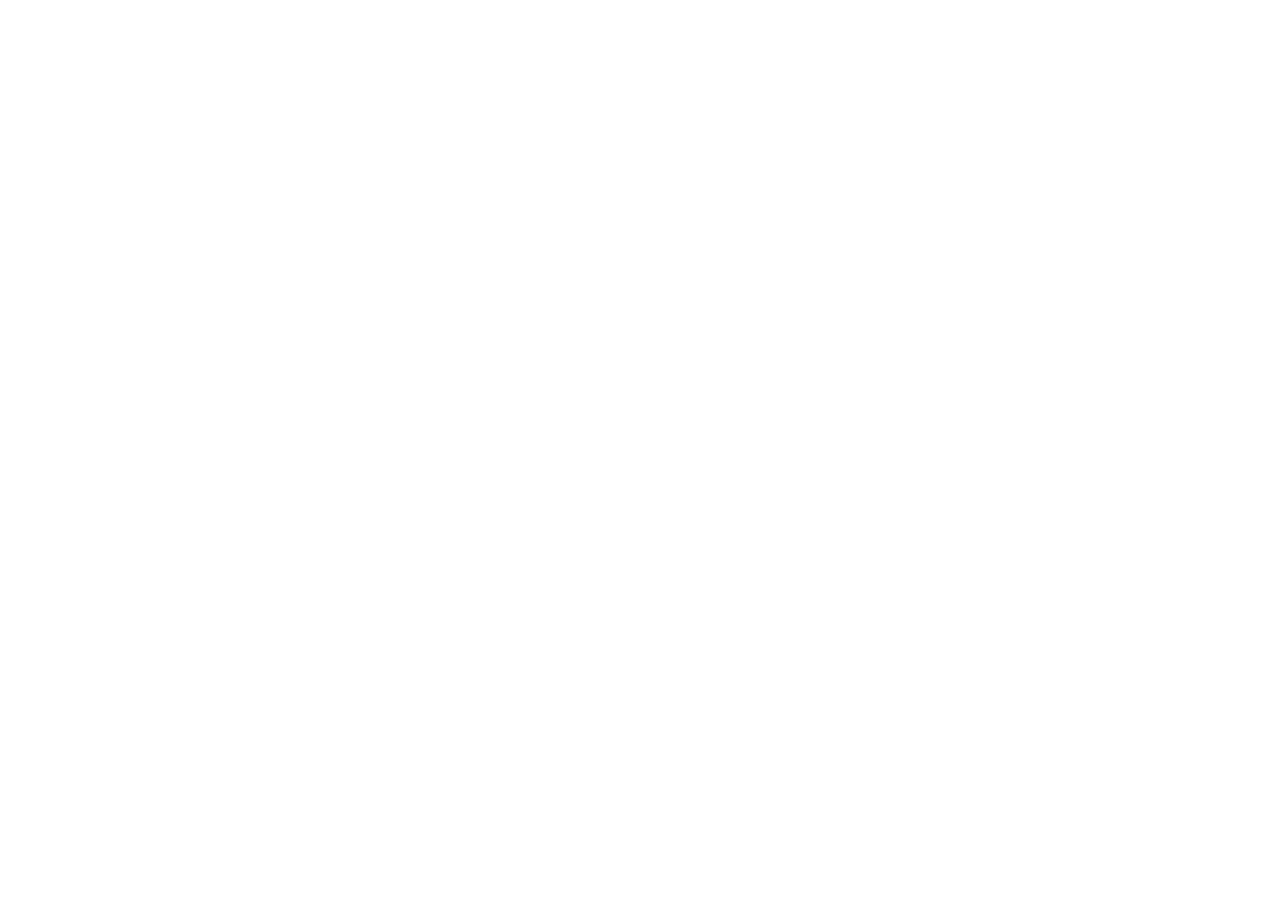
==== index.html @ 06b0b1fd "add project files" ====
<!doctype html>
<html lang="sr">
<head>
<meta charset="utf-8" />
<meta name="viewport" content="width=device-width, initial-scale=1" />
<title>Urbanova Realty — Nekretnine</title>
<link rel="preconnect" href="https://fonts.googleapis.com" />
<link rel="preconnect" href="https://fonts.gstatic.com" crossorigin />
<link href="https://fonts.googleapis.com/css2?family=DM+Sans:wght@400;500;600;700&family=Inter:wght@400;500;600;700&display=swap" rel="stylesheet" />
<link rel="stylesheet" href="styles.css" />
</head>
<body>
<div id="root"></div>

<script src="https://unpkg.com/react@18.3.1/umd/react.development.js" integrity="sha384-hD6/rw4ppMLGNu3tX5cjIb+uRZ7UkRJ6BPkLpg4hAu/6onKUg4lLsHAs9EBPT82L" crossorigin="anonymous"></script>
<script src="https://unpkg.com/react-dom@18.3.1/umd/react-dom.development.js" integrity="sha384-u6aeetuaXnQ38mYT8rp6sbXaQe3NL9t+IBXmnYxwkUI2Hw4bsp2Wvmx4yRQF1uAm" crossorigin="anonymous"></script>
<script src="https://unpkg.com/@babel/standalone@7.29.0/babel.min.js" integrity="sha384-m08KidiNqLdpJqLq95G/LEi8Qvjl/xUYll3QILypMoQ65QorJ9Lvtp2RXYGBFj1y" crossorigin="anonymous"></script>

<script type="text/babel" src="src/data.jsx"></script>
<script type="text/babel" src="src/icons.jsx"></script>
<script type="text/babel" src="src/ui.jsx"></script>
<script type="text/babel" src="src/home.jsx"></script>
<script type="text/babel" src="src/listings.jsx"></script>
<script type="text/babel" src="src/detail.jsx"></script>
<script type="text/babel" src="src/about.jsx"></script>
<script type="text/babel" src="src/contact.jsx"></script>
<script type="text/babel" src="src/app.jsx"></script>
</body>
</html>
---- styles.css ----
:root {
  --bg: #ffffff;
  --bg-soft: #f7f8fa;
  --bg-sunk: #f1f3f6;
  --ink: #1a1d24;
  --ink-2: #2b303a;
  --muted: #6b7280;
  --muted-2: #9ca3af;
  --line: #e6e8ec;
  --line-2: #eef0f3;
  --blue: #1e6fd9;
  --blue-ink: #0f4fa3;
  --blue-soft: #eaf1fc;
  --triangle-blue: #1e6fd9;
  --radius: 4px;
  --radius-lg: 8px;
  --shadow-sm: 0 1px 2px rgba(16,24,40,0.04), 0 1px 3px rgba(16,24,40,0.06);
  --shadow-md: 0 4px 18px rgba(16,24,40,0.06), 0 2px 6px rgba(16,24,40,0.04);
  --font-display: "DM Sans", system-ui, sans-serif;
  --font-body: "Inter", system-ui, sans-serif;
}

* { box-sizing: border-box; }
html, body { margin: 0; padding: 0; }
body {
  font-family: var(--font-body);
  color: var(--ink);
  background: var(--bg);
  -webkit-font-smoothing: antialiased;
  font-size: 15px;
  line-height: 1.5;
}
a { color: inherit; text-decoration: none; }
button { font-family: inherit; cursor: pointer; border: none; background: none; color: inherit; }
img { display: block; max-width: 100%; }

.display { font-family: var(--font-display); letter-spacing: -0.02em; }
.mono { font-family: ui-monospace, "SF Mono", Menlo, monospace; }

/* ───────────── Top bar ───────────── */
.topbar {
  position: sticky; top: 0; z-index: 50;
  background: rgba(255,255,255,0.92);
  backdrop-filter: saturate(140%) blur(10px);
  border-bottom: 1px solid var(--line);
}
.topbar-inner {
  max-width: 1320px; margin: 0 auto;
  display: flex; align-items: center; gap: 32px;
  padding: 16px 32px;
}
.brand { display: flex; align-items: center; gap: 10px; font-family: var(--font-display); font-weight: 700; letter-spacing: 0.02em; font-size: 18px; }
.brand .tri { width: 12px; height: 10px; }
.brand .sub { font-size: 11px; color: var(--muted); letter-spacing: 0.12em; text-transform: uppercase; font-weight: 500; }
.nav { display: flex; gap: 28px; margin-left: 8px; }
.nav a { color: var(--ink-2); font-size: 14px; font-weight: 500; padding: 6px 0; position: relative; }
.nav a.active { color: var(--blue); }
.nav a.active::after { content:""; position:absolute; left:0; right:0; bottom:-17px; height:2px; background: var(--blue); }
.topbar-spacer { flex: 1; }
.topbar-cta { display: flex; align-items: center; gap: 14px; }
.lang-switch { display: flex; gap: 6px; font-size: 12px; color: var(--muted); font-weight: 500; }
.lang-switch .on { color: var(--ink); }
.btn { display: inline-flex; align-items: center; gap: 8px; padding: 10px 16px; border-radius: var(--radius); font-weight: 500; font-size: 14px; transition: all 0.15s ease; border: 1px solid transparent; }
.btn-primary { background: var(--blue); color: #fff; }
.btn-primary:hover { background: var(--blue-ink); }
.btn-ghost { border-color: var(--line); color: var(--ink); background: #fff; }
.btn-ghost:hover { border-color: var(--ink); }
.btn-dark { background: var(--ink); color: #fff; }
.btn-dark:hover { background: #000; }
.btn-lg { padding: 14px 22px; font-size: 15px; }
.btn-sm { padding: 7px 12px; font-size: 13px; }

/* ───────────── Layout helpers ───────────── */
.wrap { max-width: 1320px; margin: 0 auto; padding: 0 32px; }
.wrap-wide { max-width: 1480px; margin: 0 auto; padding: 0 32px; }
.section { padding: 80px 0; }
.section-sm { padding: 48px 0; }
.grid { display: grid; gap: 20px; }
.eyebrow { font-size: 11px; letter-spacing: 0.18em; text-transform: uppercase; color: var(--muted); font-weight: 600; display: inline-flex; align-items: center; gap: 10px; }
.eyebrow .dot { width: 8px; height: 7px; }
.divider { height: 1px; background: var(--line); }

/* ───────────── Hero ───────────── */
.hero {
  position: relative;
  padding: 56px 0 0;
  background: var(--bg);
}
.hero-inner { display: grid; grid-template-columns: 1.15fr 1fr; gap: 56px; align-items: end; }
.hero h1 {
  font-family: var(--font-display);
  font-weight: 600;
  font-size: clamp(44px, 5.4vw, 84px);
  line-height: 0.98;
  letter-spacing: -0.035em;
  margin: 0 0 28px;
  color: var(--ink);
}
.hero h1 .accent { color: var(--blue); font-style: italic; font-weight: 500; }
.hero h1 .tri-inline { display: inline-block; width: 0.55em; height: 0.48em; vertical-align: baseline; margin: 0 0.02em; }
.hero p.lead { font-size: 17px; color: var(--muted); max-width: 520px; margin: 0 0 36px; line-height: 1.55; }
.hero-meta { display: flex; gap: 48px; padding-top: 28px; border-top: 1px solid var(--line); }
.hero-meta .stat { }
.hero-meta .stat .n { font-family: var(--font-display); font-size: 32px; font-weight: 500; letter-spacing: -0.02em; color: var(--ink); }
.hero-meta .stat .n sup { font-size: 0.5em; color: var(--blue); top: -0.8em; }
.hero-meta .stat .l { font-size: 12px; color: var(--muted); margin-top: 4px; }

.hero-image-wrap { position: relative; aspect-ratio: 3/4; }
.hero-image {
  position: relative; width: 100%; height: 100%;
  background: linear-gradient(135deg, #d9dde3 0%, #b4bac5 100%);
  border-radius: 2px;
  overflow: hidden;
}
.hero-image::before {
  content: "";
  position: absolute; inset: 0;
  background: linear-gradient(180deg, transparent 40%, rgba(26,29,36,0.45) 100%);
}
.hero-image-label {
  position: absolute; bottom: 18px; left: 18px; right: 18px;
  color: #fff; font-family: var(--font-display); font-size: 13px; letter-spacing: 0.04em;
  display: flex; justify-content: space-between; align-items: end;
}
.hero-image-label .addr { font-weight: 500; line-height: 1.3; }
.hero-image-label .price { font-size: 18px; font-weight: 600; }
.hero-image-chip {
  position: absolute; top: 18px; left: 18px;
  background: rgba(255,255,255,0.95); color: var(--ink);
  padding: 6px 10px; border-radius: 2px; font-size: 11px; font-weight: 600; letter-spacing: 0.08em; text-transform: uppercase;
  display: inline-flex; align-items: center; gap: 8px;
}
.hero-image-chip .tri { width: 9px; height: 8px; }

/* Hero search bar */
.hero-search {
  margin-top: 80px;
  background: var(--bg);
  border: 1px solid var(--line);
  border-radius: var(--radius);
  padding: 8px;
  display: grid;
  grid-template-columns: 1.2fr 1fr 1fr 1fr auto;
  align-items: stretch;
  box-shadow: var(--shadow-md);
}
.hero-search .cell {
  padding: 14px 18px;
  display: flex; flex-direction: column; gap: 4px;
  border-right: 1px solid var(--line-2);
  min-width: 0;
}
.hero-search .cell:nth-last-child(2) { border-right: none; }
.hero-search .cell label { font-size: 10px; letter-spacing: 0.14em; text-transform: uppercase; color: var(--muted); font-weight: 600; }
.hero-search .cell select, .hero-search .cell input {
  border: none; background: transparent; font-family: inherit; font-size: 14px; font-weight: 500; color: var(--ink);
  padding: 0; outline: none; width: 100%;
  appearance: none; -webkit-appearance: none;
}
.hero-search .cell input::placeholder { color: var(--muted-2); }
.hero-search button.search-btn {
  margin: 0; padding: 0 28px; background: var(--ink); color: #fff;
  border-radius: 2px; font-weight: 500; font-size: 14px; letter-spacing: 0.02em;
  display: inline-flex; align-items: center; gap: 8px;
  transition: background 0.15s;
}
.hero-search button.search-btn:hover { background: var(--blue); }

/* ───────────── Marquee strip ───────────── */
.marquee {
  background: var(--ink);
  color: #fff;
  padding: 14px 0;
  overflow: hidden;
  font-family: var(--font-display);
  font-size: 13px;
  letter-spacing: 0.14em;
  text-transform: uppercase;
  font-weight: 500;
}
.marquee-track { display: flex; gap: 48px; white-space: nowrap; animation: scroll 40s linear infinite; }
.marquee-track span { display: inline-flex; align-items: center; gap: 14px; }
.marquee-track .tri { width: 10px; height: 9px; color: var(--blue); }
@keyframes scroll { from { transform: translateX(0); } to { transform: translateX(-50%); } }

/* ───────────── Section headers ───────────── */
.section-head { display: grid; grid-template-columns: 1fr auto; align-items: end; gap: 32px; margin-bottom: 40px; }
.section-head h2 { font-family: var(--font-display); font-size: clamp(32px, 3.2vw, 48px); font-weight: 600; letter-spacing: -0.025em; margin: 8px 0 0; line-height: 1.05; }
.section-head .eyebrow { margin-bottom: 4px; }
.section-head p { color: var(--muted); margin: 0; max-width: 420px; }

/* ───────────── Category tiles ───────────── */
.cats { display: grid; grid-template-columns: repeat(4, 1fr); gap: 12px; }
.cat {
  position: relative;
  aspect-ratio: 4/5;
  background: linear-gradient(160deg, #d9dde3, #b0b7c2);
  border-radius: 2px;
  overflow: hidden;
  cursor: pointer;
  transition: transform 0.3s ease;
}
.cat:hover { transform: translateY(-4px); }
.cat::before {
  content: "";
  position: absolute; inset: 0;
  background:
    repeating-linear-gradient(45deg, rgba(255,255,255,0.04) 0 2px, transparent 2px 12px),
    linear-gradient(180deg, transparent 40%, rgba(26,29,36,0.7) 100%);
}
.cat-info {
  position: absolute; left: 20px; right: 20px; bottom: 18px;
  color: #fff;
}
.cat-info .n { font-family: var(--font-display); font-size: 22px; font-weight: 500; letter-spacing: -0.01em; display: flex; align-items: center; gap: 8px; }
.cat-info .n .tri { width: 11px; height: 10px; color: var(--blue); }
.cat-info .c { font-size: 12px; color: rgba(255,255,255,0.75); margin-top: 2px; letter-spacing: 0.04em; }
.cat-index { position: absolute; top: 16px; right: 16px; font-family: var(--font-display); font-size: 11px; color: rgba(255,255,255,0.85); letter-spacing: 0.1em; }

/* ───────────── Listing cards ───────────── */
.cards { display: grid; grid-template-columns: repeat(3, 1fr); gap: 24px; }
.card {
  background: var(--bg);
  border-radius: 2px;
  cursor: pointer;
  transition: transform 0.2s ease;
  display: flex; flex-direction: column;
}
.card:hover { transform: translateY(-3px); }
.card:hover .card-img { }
.card-img-wrap { position: relative; aspect-ratio: 4/3; overflow: hidden; border-radius: 2px; background: #e3e6eb; }
.card-img {
  position: absolute; inset: 0;
  background: linear-gradient(145deg, #d9dde3, #aab1bd);
  transition: transform 0.4s ease;
}
.card-img::before {
  content: "";
  position: absolute; inset: 0;
  background: transparent;
}
.card:hover .card-img { transform: scale(1.04); }
.card-badge {
  position: absolute; top: 14px; left: 14px;
  background: rgba(255,255,255,0.96); color: var(--ink);
  padding: 5px 9px; border-radius: 2px; font-size: 10px; font-weight: 600; letter-spacing: 0.1em; text-transform: uppercase;
  display: inline-flex; align-items: center; gap: 6px;
}
.card-badge .tri { width: 8px; height: 7px; color: var(--blue); }
.card-badge.new { background: var(--blue); color: #fff; }
.card-badge.new .tri { color: #fff; }
.card-fav {
  position: absolute; top: 14px; right: 14px;
  width: 34px; height: 34px; border-radius: 50%;
  background: rgba(255,255,255,0.96);
  display: flex; align-items: center; justify-content: center;
  transition: transform 0.15s;
}
.card-fav:hover { transform: scale(1.08); }
.card-fav.on { background: var(--blue); color: #fff; }
.card-gallery-count {
  position: absolute; bottom: 14px; right: 14px;
  background: rgba(26,29,36,0.8); color: #fff; font-size: 11px;
  padding: 4px 9px; border-radius: 2px; display: inline-flex; align-items: center; gap: 6px;
}
.card-body { padding: 18px 2px 4px; }
.card-row1 { display: flex; justify-content: space-between; align-items: start; gap: 16px; margin-bottom: 6px; }
.card-title { font-family: var(--font-display); font-size: 17px; font-weight: 500; letter-spacing: -0.01em; color: var(--ink); line-height: 1.25; }
.card-price { font-family: var(--font-display); font-size: 17px; font-weight: 600; color: var(--blue); white-space: nowrap; }
.card-loc { color: var(--muted); font-size: 13px; display: flex; align-items: center; gap: 6px; margin-bottom: 14px; }
.card-stats {
  display: flex; gap: 18px;
  padding-top: 14px; border-top: 1px solid var(--line-2);
  font-size: 12px; color: var(--ink-2);
}
.card-stats .s { display: inline-flex; align-items: center; gap: 6px; }
.card-stats .s svg { color: var(--muted); }

/* list view */
.card.list {
  grid-column: 1/-1;
  display: grid; grid-template-columns: 320px 1fr auto;
  gap: 28px; align-items: stretch;
  border: 1px solid var(--line); padding: 14px; border-radius: 2px;
}
.card.list .card-img-wrap { aspect-ratio: auto; height: 100%; min-height: 200px; }
.card.list .card-body { padding: 10px 4px; display: flex; flex-direction: column; gap: 10px; }
.card.list .card-side { display: flex; flex-direction: column; justify-content: space-between; align-items: end; padding: 10px 8px; }

/* ───────────── Featured building / about ───────────── */
.about-split { display: grid; grid-template-columns: 1.1fr 1fr; gap: 80px; align-items: center; }
.about-split .img {
  aspect-ratio: 4/5;
  background: linear-gradient(160deg, #cfd4db, #8e96a3);
  border-radius: 2px;
  position: relative; overflow: hidden;
}
.about-split .img::before {
  content: "";
  position: absolute; inset: 0;
  background: repeating-linear-gradient(45deg, rgba(255,255,255,0.06) 0 2px, transparent 2px 14px);
}
.about-split h2 { font-family: var(--font-display); font-size: clamp(32px, 3vw, 44px); font-weight: 600; letter-spacing: -0.025em; line-height: 1.1; margin: 16px 0 20px; }
.about-split p { color: var(--muted); font-size: 15.5px; line-height: 1.6; max-width: 500px; }
.about-numbers { display: grid; grid-template-columns: 1fr 1fr; gap: 28px; margin-top: 40px; padding-top: 32px; border-top: 1px solid var(--line); }
.about-numbers .n { font-family: var(--font-display); font-size: 38px; font-weight: 500; letter-spacing: -0.02em; }
.about-numbers .n sup { color: var(--blue); font-size: 0.45em; top: -1em; }
.about-numbers .l { font-size: 12px; color: var(--muted); }

/* ───────────── Process ───────────── */
.process { background: var(--bg-soft); }
.process-grid { display: grid; grid-template-columns: repeat(4, 1fr); gap: 0; border-left: 1px solid var(--line); }
.process-step { padding: 32px 28px 32px; border-right: 1px solid var(--line); }
.process-step .num { font-family: var(--font-display); font-size: 13px; color: var(--blue); font-weight: 600; letter-spacing: 0.1em; display: flex; align-items: center; gap: 8px; }
.process-step .num .tri { width: 9px; height: 8px; }
.process-step h4 { font-family: var(--font-display); font-size: 20px; font-weight: 500; letter-spacing: -0.015em; margin: 16px 0 10px; line-height: 1.25; }
.process-step p { color: var(--muted); font-size: 13.5px; margin: 0; line-height: 1.55; }

/* ───────────── CTA strip ───────────── */
.cta-strip { background: var(--ink); color: #fff; }
.cta-strip .wrap { display: grid; grid-template-columns: 1.3fr 1fr; gap: 48px; align-items: center; padding-top: 80px; padding-bottom: 80px; }
.cta-strip h2 { font-family: var(--font-display); font-size: clamp(32px, 3vw, 48px); font-weight: 500; letter-spacing: -0.025em; line-height: 1.05; margin: 16px 0 0; }
.cta-strip h2 .blue { color: var(--blue); font-style: italic; }
.cta-strip .eyebrow { color: rgba(255,255,255,0.5); }
.cta-strip p { color: rgba(255,255,255,0.7); max-width: 420px; line-height: 1.6; }
.cta-strip .actions { display: flex; flex-direction: column; gap: 12px; }
.cta-btn {
  display: flex; align-items: center; justify-content: space-between;
  padding: 22px 26px; background: rgba(255,255,255,0.06);
  border: 1px solid rgba(255,255,255,0.12);
  border-radius: 2px;
  transition: all 0.2s ease;
}
.cta-btn:hover { background: rgba(255,255,255,0.12); border-color: var(--blue); }
.cta-btn .t { font-family: var(--font-display); font-size: 16px; font-weight: 500; }
.cta-btn .s { font-size: 12px; color: rgba(255,255,255,0.6); margin-top: 2px; }
.cta-btn .arr { color: var(--blue); }

/* ───────────── Footer ───────────── */
.footer { background: var(--ink); color: rgba(255,255,255,0.7); padding: 64px 0 32px; border-top: 1px solid rgba(255,255,255,0.08); }
.footer-grid { display: grid; grid-template-columns: 1.3fr 1fr 1fr 1fr; gap: 48px; }
.footer h5 { font-family: var(--font-display); color: #fff; font-size: 12px; letter-spacing: 0.14em; text-transform: uppercase; font-weight: 600; margin: 0 0 18px; }
.footer ul { list-style: none; padding: 0; margin: 0; display: flex; flex-direction: column; gap: 10px; font-size: 14px; }
.footer ul a:hover { color: var(--blue); }
.footer .tag { font-family: var(--font-display); font-size: 18px; color: #fff; font-weight: 500; letter-spacing: -0.01em; margin: 16px 0 18px; max-width: 320px; line-height: 1.3; }
.footer-bottom { max-width: 1320px; margin: 56px auto 0; padding: 24px 32px 0; border-top: 1px solid rgba(255,255,255,0.1); font-size: 12px; display: flex; justify-content: space-between; color: rgba(255,255,255,0.5); letter-spacing: 0.03em; }

/* ───────────── Listings page ───────────── */
.listings-head { padding: 40px 0 28px; border-bottom: 1px solid var(--line); }
.breadcrumb { font-size: 12px; color: var(--muted); letter-spacing: 0.06em; display: flex; gap: 8px; align-items: center; margin-bottom: 10px; }
.breadcrumb a:hover { color: var(--blue); }
.listings-title-row { display: flex; justify-content: space-between; align-items: end; flex-wrap: wrap; gap: 20px; }
.listings-title-row h1 { font-family: var(--font-display); font-size: 40px; font-weight: 600; letter-spacing: -0.025em; margin: 0; }
.listings-title-row .count { color: var(--muted); font-size: 14px; }

.filter-bar {
  display: flex; gap: 10px; flex-wrap: wrap; align-items: center;
  padding: 20px 0;
  border-bottom: 1px solid var(--line);
  background: var(--bg);
  position: sticky; top: 65px; z-index: 20;
}
.filter-chip {
  display: inline-flex; align-items: center; gap: 8px;
  padding: 9px 14px; border: 1px solid var(--line); background: #fff;
  border-radius: 2px; font-size: 13px; font-weight: 500;
  transition: all 0.15s;
}
.filter-chip:hover { border-color: var(--ink); }
.filter-chip.on { background: var(--ink); color: #fff; border-color: var(--ink); }
.filter-chip.on .chev { color: #fff; }
.filter-chip .chev { color: var(--muted); }
.filter-spacer { flex: 1; }
.view-toggle { display: flex; border: 1px solid var(--line); border-radius: 2px; overflow: hidden; }
.view-toggle button { padding: 8px 12px; font-size: 12px; color: var(--muted); background: #fff; font-weight: 500; }
.view-toggle button.on { background: var(--ink); color: #fff; }

.sort { font-size: 13px; color: var(--muted); display: flex; align-items: center; gap: 8px; }
.sort select { font-family: inherit; font-size: 13px; border: none; font-weight: 500; color: var(--ink); background: transparent; appearance: none; padding-right: 18px; cursor: pointer;
 background-image: linear-gradient(45deg, transparent 50%, var(--muted) 50%), linear-gradient(135deg, var(--muted) 50%, transparent 50%);
 background-position: calc(100% - 10px) calc(50% - 2px), calc(100% - 6px) calc(50% - 2px);
 background-size: 4px 4px; background-repeat: no-repeat;
}

.listings-layout { display: grid; grid-template-columns: 1fr 480px; gap: 0; }
.listings-layout.no-map { grid-template-columns: 1fr; }
.listings-main { padding: 32px 32px 80px; }
.listings-main.no-map { padding-left: 0; padding-right: 0; max-width: 1320px; margin: 0 auto; }
.listings-map-col { position: sticky; top: 140px; height: calc(100vh - 140px); border-left: 1px solid var(--line); background: var(--bg-sunk); }

/* Map */
.map {
  position: relative; width: 100%; height: 100%;
  background:
    radial-gradient(ellipse at 30% 40%, rgba(30,111,217,0.05), transparent 50%),
    linear-gradient(180deg, #e8ecf1 0%, #dde3ea 100%);
  overflow: hidden;
}
.map::before {
  content: "";
  position: absolute; inset: 0;
  background-image:
    linear-gradient(rgba(26,29,36,0.04) 1px, transparent 1px),
    linear-gradient(90deg, rgba(26,29,36,0.04) 1px, transparent 1px);
  background-size: 40px 40px;
}
.map::after {
  content: "";
  position: absolute; inset: 0;
  background:
    radial-gradient(circle at 20% 30%, rgba(255,255,255,0.7) 0 120px, transparent 121px),
    radial-gradient(circle at 70% 60%, rgba(255,255,255,0.5) 0 80px, transparent 81px),
    radial-gradient(circle at 45% 80%, rgba(255,255,255,0.6) 0 100px, transparent 101px);
}
.map-lines {
  position: absolute; inset: 0; z-index: 1;
  background:
    linear-gradient(100deg, transparent 48%, rgba(26,29,36,0.08) 48%, rgba(26,29,36,0.08) 49%, transparent 49%),
    linear-gradient(10deg, transparent 28%, rgba(26,29,36,0.06) 28%, rgba(26,29,36,0.06) 29%, transparent 29%),
    linear-gradient(80deg, transparent 68%, rgba(26,29,36,0.07) 68%, rgba(26,29,36,0.07) 69%, transparent 69%);
}
.map-pin {
  position: absolute; transform: translate(-50%, -100%);
  display: flex; align-items: center; gap: 6px;
  background: #fff;
  padding: 7px 11px;
  border-radius: 2px;
  font-family: var(--font-display);
  font-size: 13px; font-weight: 600;
  color: var(--ink);
  box-shadow: 0 2px 8px rgba(16,24,40,0.12);
  cursor: pointer;
  transition: all 0.15s ease;
  z-index: 2;
  white-space: nowrap;
}
.map-pin::after {
  content: "";
  position: absolute; left: 50%; bottom: -5px;
  transform: translateX(-50%);
  width: 0; height: 0;
  border-left: 5px solid transparent; border-right: 5px solid transparent;
  border-top: 5px solid #fff;
}
.map-pin:hover, .map-pin.active { background: var(--blue); color: #fff; transform: translate(-50%, -104%); }
.map-pin:hover::after, .map-pin.active::after { border-top-color: var(--blue); }
.map-pin .tri { width: 8px; height: 7px; color: var(--blue); }
.map-pin:hover .tri, .map-pin.active .tri { color: #fff; }
.map-attrib { position: absolute; bottom: 10px; right: 10px; font-size: 10px; color: var(--muted); background: rgba(255,255,255,0.85); padding: 4px 8px; border-radius: 2px; }

/* ───────────── Detail page ───────────── */
.detail-top { padding: 32px 0 0; }
.detail-head { display: grid; grid-template-columns: 1fr auto; gap: 40px; align-items: end; margin-bottom: 24px; }
.detail-head h1 { font-family: var(--font-display); font-size: 44px; font-weight: 600; letter-spacing: -0.025em; line-height: 1.05; margin: 10px 0 8px; }
.detail-head .loc { color: var(--muted); font-size: 15px; display: flex; align-items: center; gap: 8px; }
.detail-head .price-block { text-align: right; }
.detail-head .price-block .p { font-family: var(--font-display); font-size: 38px; font-weight: 600; color: var(--blue); letter-spacing: -0.02em; }
.detail-head .price-block .sq { color: var(--muted); font-size: 13px; margin-top: 2px; }

.gallery {
  display: grid;
  grid-template-columns: 2fr 1fr 1fr;
  grid-template-rows: 1fr 1fr;
  gap: 6px;
  height: 520px;
  margin-bottom: 56px;
}
.gallery .g {
  background: linear-gradient(135deg, #d9dde3, #aab1bd);
  border-radius: 2px; overflow: hidden; position: relative; cursor: pointer;
}
.gallery .g::before {
  content: "";
  position: absolute; inset: 0;
  background: transparent;
}
.gallery .g:hover::after {
  content: "";
  position: absolute; inset: 0; background: rgba(26,29,36,0.15);
}
.gallery .g1 { grid-row: 1 / 3; }
.gallery .g5-more {
  display: flex; align-items: center; justify-content: center;
  color: #fff; font-family: var(--font-display); font-size: 15px; font-weight: 500; letter-spacing: 0.04em;
  background: linear-gradient(135deg, #2b303a, #1a1d24);
}

.detail-grid { display: grid; grid-template-columns: 1fr 380px; gap: 64px; padding-bottom: 80px; }

.spec-row { display: grid; grid-template-columns: repeat(4, 1fr); gap: 20px; padding: 28px 0; border-top: 1px solid var(--line); border-bottom: 1px solid var(--line); margin-bottom: 48px; }
.spec-row .s { display: flex; flex-direction: column; gap: 4px; }
.spec-row .s .l { font-size: 11px; letter-spacing: 0.14em; text-transform: uppercase; color: var(--muted); font-weight: 600; }
.spec-row .s .v { font-family: var(--font-display); font-size: 24px; font-weight: 500; letter-spacing: -0.015em; }
.spec-row .s .v small { color: var(--muted); font-size: 13px; font-weight: 400; margin-left: 3px; }

.detail-section { margin-bottom: 48px; }
.detail-section h3 { font-family: var(--font-display); font-size: 22px; font-weight: 600; letter-spacing: -0.02em; margin: 0 0 18px; display: flex; align-items: center; gap: 12px; }
.detail-section h3 .tri { width: 11px; height: 10px; color: var(--blue); }
.detail-section p { color: var(--ink-2); line-height: 1.7; font-size: 15px; max-width: 680px; }

.feature-list { display: grid; grid-template-columns: repeat(3, 1fr); gap: 10px 28px; }
.feature-list li { list-style: none; display: flex; align-items: center; gap: 10px; font-size: 14px; padding: 8px 0; border-bottom: 1px solid var(--line-2); }
.feature-list li svg { color: var(--blue); flex-shrink: 0; }

.floor-plan { background: var(--bg-soft); padding: 32px; border-radius: 2px; }
.floor-plan-img {
  height: 300px; background: #fff;
  border-radius: 2px;
  background-image:
    linear-gradient(rgba(26,29,36,0.06) 1px, transparent 1px),
    linear-gradient(90deg, rgba(26,29,36,0.06) 1px, transparent 1px);
  background-size: 20px 20px;
  display: flex; align-items: center; justify-content: center;
  color: var(--muted); font-family: ui-monospace, monospace; font-size: 12px;
  position: relative;
}

.detail-map { height: 320px; border: 1px solid var(--line); border-radius: 2px; }

/* Agent card */
.agent-card { background: var(--bg); border: 1px solid var(--line); border-radius: 2px; padding: 28px; position: sticky; top: 96px; }
.agent-head { display: flex; gap: 14px; align-items: center; margin-bottom: 22px; }
.agent-avatar {
  width: 56px; height: 56px; border-radius: 50%;
  background: linear-gradient(135deg, #cfd4db, #8e96a3);
  flex-shrink: 0;
  position: relative; overflow: hidden;
}
.agent-avatar::before {
  content: "";
  position: absolute; inset: 0;
  background: repeating-linear-gradient(45deg, rgba(255,255,255,0.12) 0 1px, transparent 1px 5px);
}
.agent-name { font-family: var(--font-display); font-size: 17px; font-weight: 500; }
.agent-role { font-size: 12px; color: var(--muted); margin-top: 2px; letter-spacing: 0.04em; }
.agent-form { display: flex; flex-direction: column; gap: 10px; margin: 20px 0; }
.agent-form .f { display: flex; flex-direction: column; gap: 4px; }
.agent-form label { font-size: 11px; color: var(--muted); letter-spacing: 0.1em; text-transform: uppercase; font-weight: 600; }
.agent-form input, .agent-form textarea {
  border: 1px solid var(--line); background: #fff; padding: 11px 12px;
  font-family: inherit; font-size: 14px; border-radius: 2px; color: var(--ink); outline: none;
  transition: border-color 0.15s;
  resize: none;
}
.agent-form input:focus, .agent-form textarea:focus { border-color: var(--blue); }
.agent-form textarea { min-height: 90px; }
.agent-actions { display: grid; grid-template-columns: 1fr 1fr; gap: 8px; }
.agent-contact-direct { display: grid; grid-template-columns: 1fr 1fr; gap: 8px; margin-top: 14px; padding-top: 18px; border-top: 1px solid var(--line-2); }
.agent-contact-direct a { display: flex; align-items: center; justify-content: center; gap: 6px; padding: 10px; border: 1px solid var(--line); border-radius: 2px; font-size: 13px; font-weight: 500; transition: all 0.15s; }
.agent-contact-direct a:hover { border-color: var(--blue); color: var(--blue); }
.agent-contact-direct a.wa:hover { border-color: #25D366; color: #25D366; }

/* Similar */
.similar { background: var(--bg-soft); padding: 64px 0; }

/* ───────────── Tweaks panel ───────────── */
.tweaks {
  position: fixed; bottom: 24px; right: 24px; z-index: 100;
  background: #fff; border: 1px solid var(--line); border-radius: 2px;
  box-shadow: 0 20px 60px rgba(16,24,40,0.12);
  width: 280px; padding: 18px;
  font-size: 13px;
}
.tweaks h5 { font-family: var(--font-display); margin: 0 0 14px; font-size: 13px; letter-spacing: 0.14em; text-transform: uppercase; color: var(--muted); display: flex; align-items: center; gap: 8px; font-weight: 600; }
.tweaks h5 .tri { width: 9px; height: 8px; color: var(--blue); }
.tweak { margin-bottom: 14px; }
.tweak label { display: block; font-size: 11px; letter-spacing: 0.1em; text-transform: uppercase; color: var(--muted); font-weight: 600; margin-bottom: 6px; }
.tweak-options { display: flex; gap: 4px; }
.tweak-options button {
  flex: 1; padding: 7px 8px; font-size: 12px; border: 1px solid var(--line); border-radius: 2px; background: #fff; color: var(--ink-2); font-weight: 500;
}
.tweak-options button.on { background: var(--ink); color: #fff; border-color: var(--ink); }

/* ───────────── Generic ───────────── */
.muted { color: var(--muted); }
.blue { color: var(--blue); }
.hr-section { height: 1px; background: var(--line); margin: 80px 0; }

@media (max-width: 1100px) {
  .hero-inner { grid-template-columns: 1fr; gap: 32px; }
  .hero-search { grid-template-columns: 1fr 1fr; }
  .hero-search .cell { border-right: none; border-bottom: 1px solid var(--line-2); }
  .hero-search button.search-btn { grid-column: 1/-1; padding: 14px; margin-top: 6px; }
  .cats { grid-template-columns: repeat(2, 1fr); }
  .cards { grid-template-columns: repeat(2, 1fr); }
  .process-grid { grid-template-columns: 1fr 1fr; }
  .about-split { grid-template-columns: 1fr; gap: 32px; }
  .cta-strip .wrap { grid-template-columns: 1fr; }
  .footer-grid { grid-template-columns: 1fr 1fr; }
  .listings-layout { grid-template-columns: 1fr; }
  .listings-map-col { display: none; }
  .detail-grid { grid-template-columns: 1fr; }
  .gallery { grid-template-columns: 1fr 1fr; height: 400px; }
  .gallery .g1 { grid-column: 1/-1; grid-row: 1; }
  .gallery .g:nth-child(n+5) { display: none; }
}
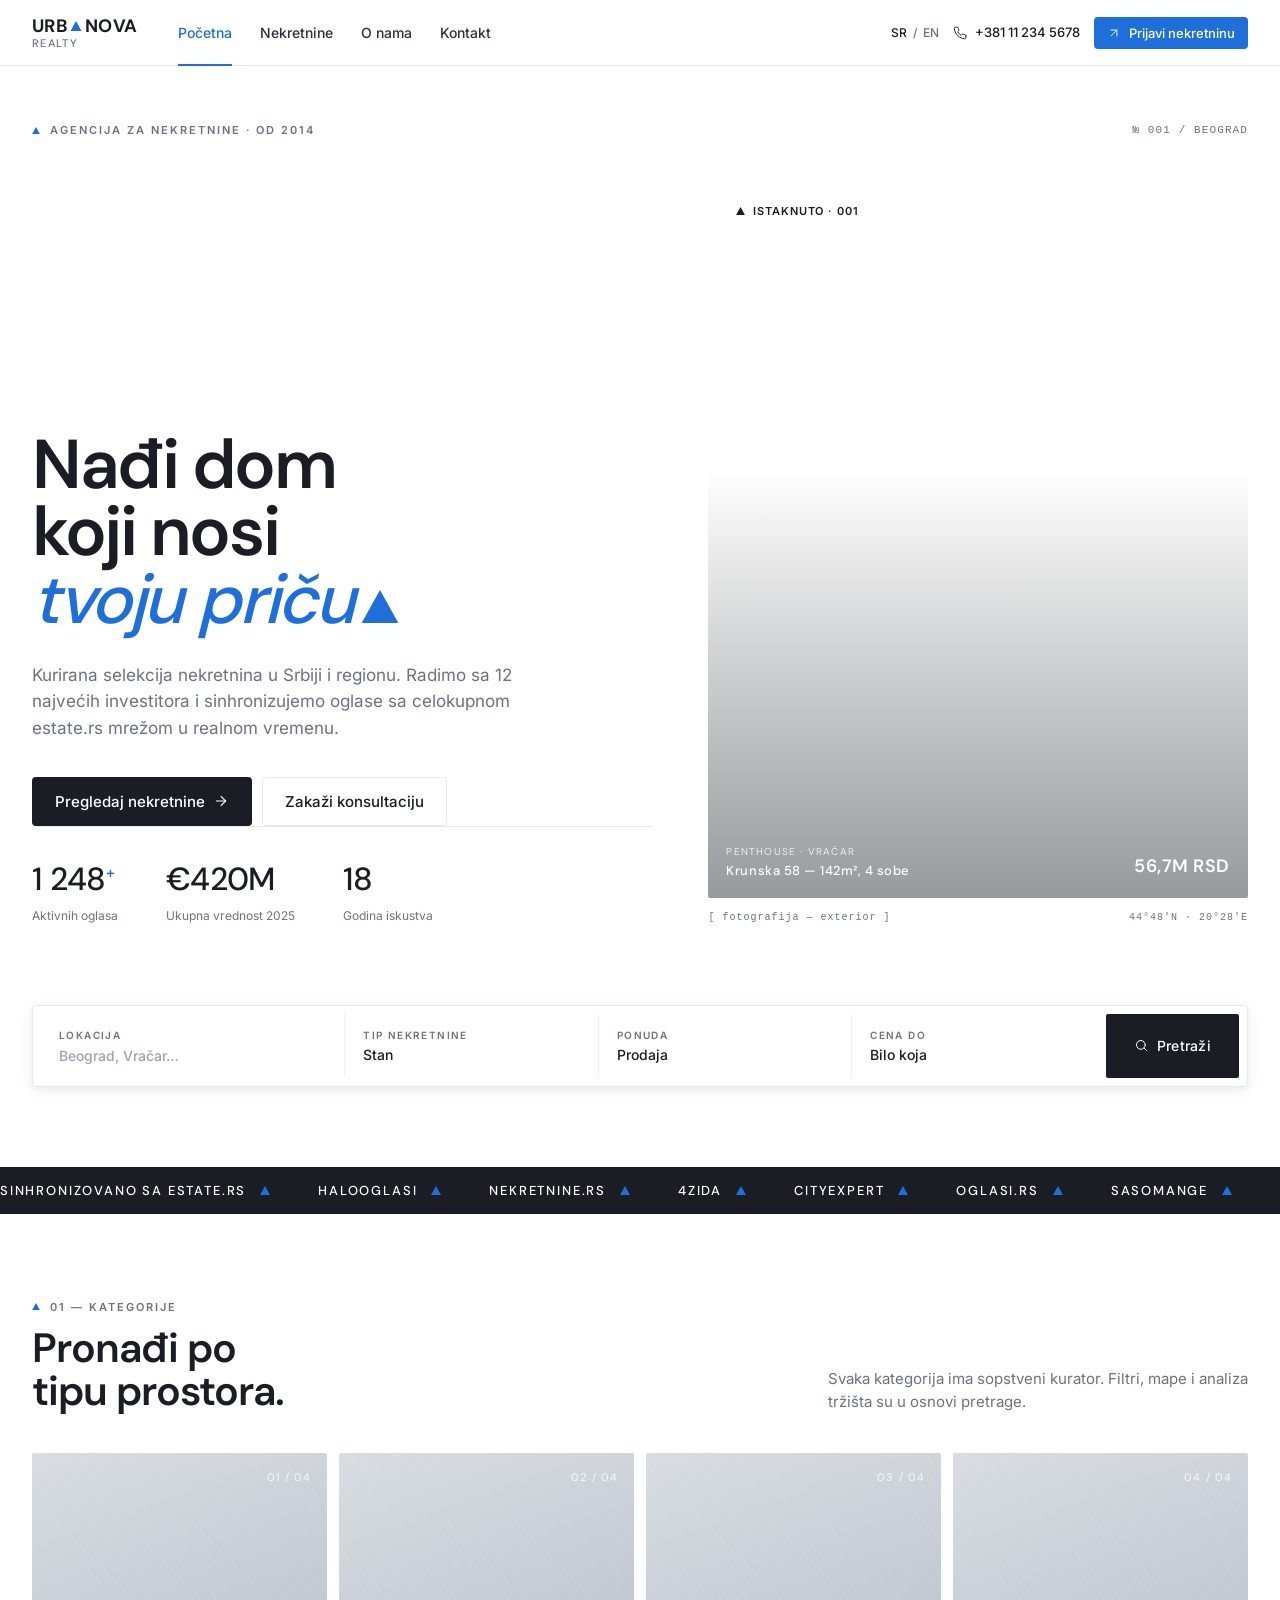
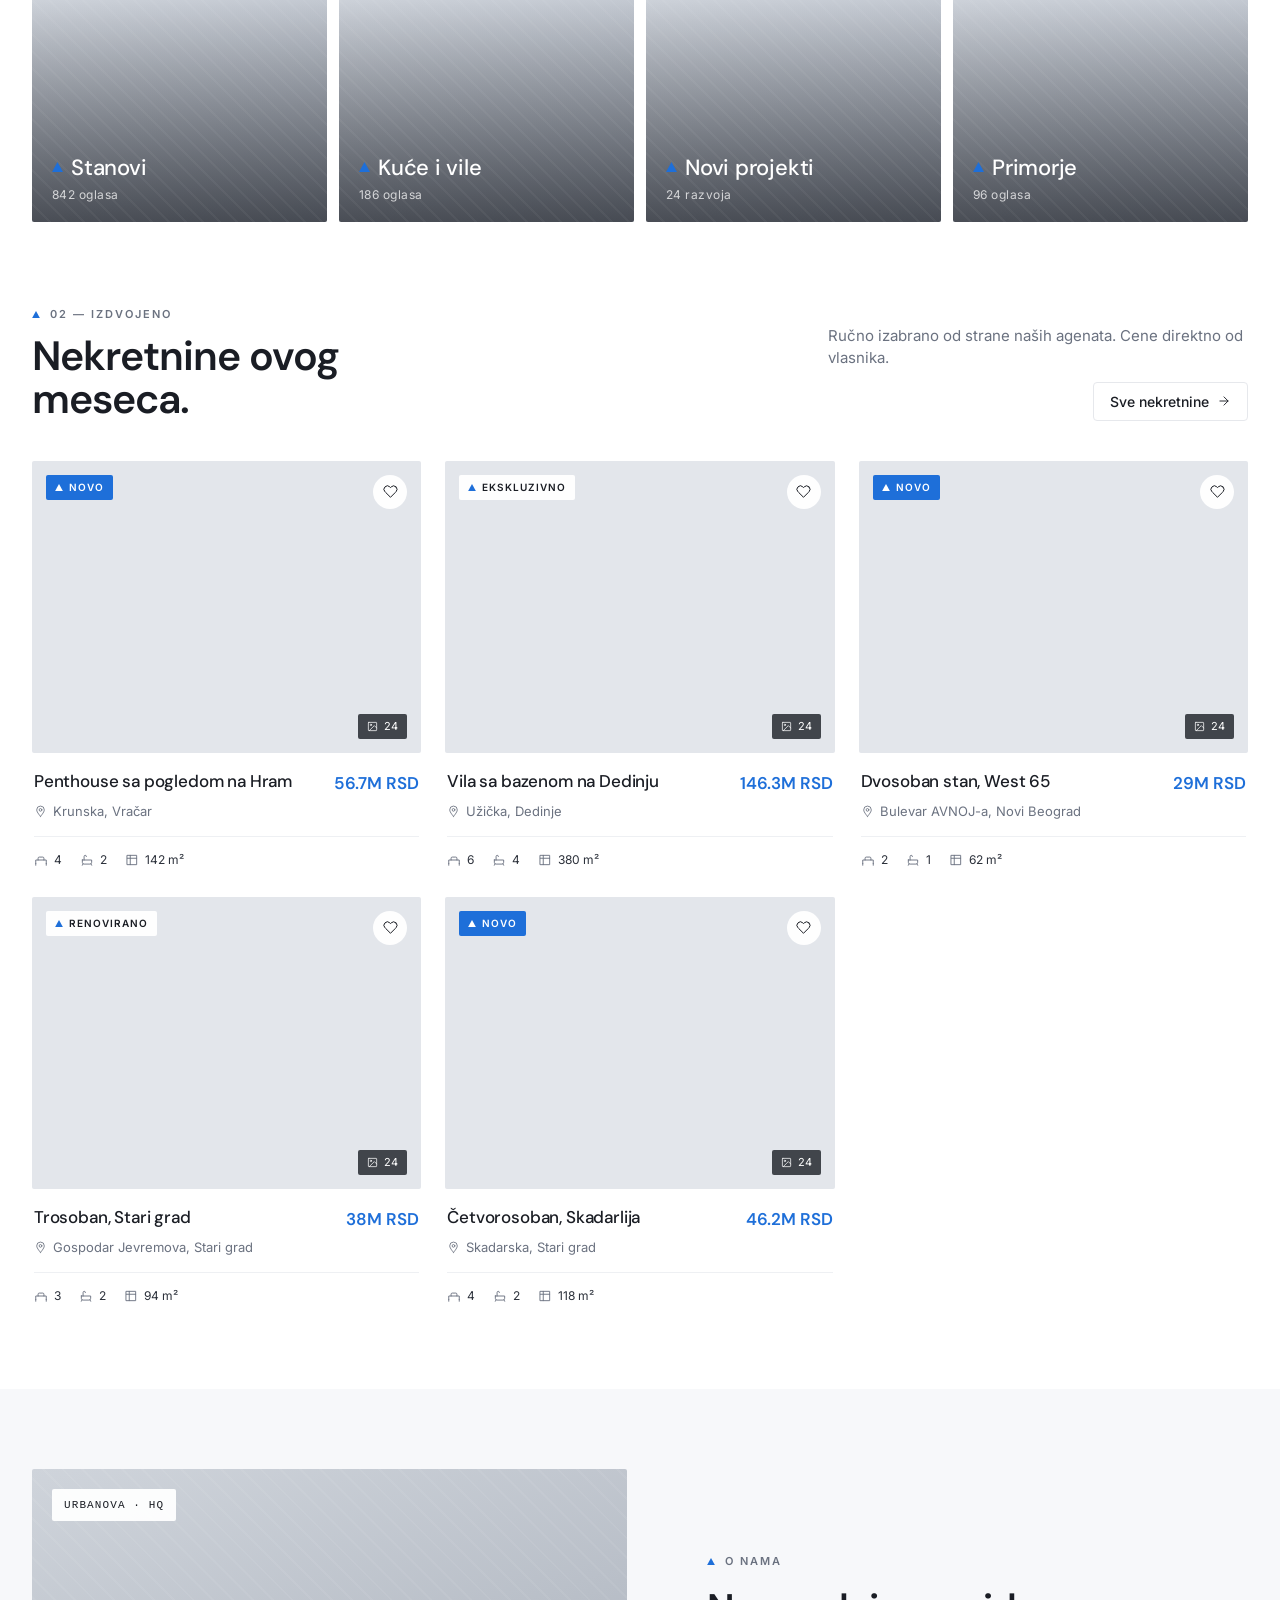
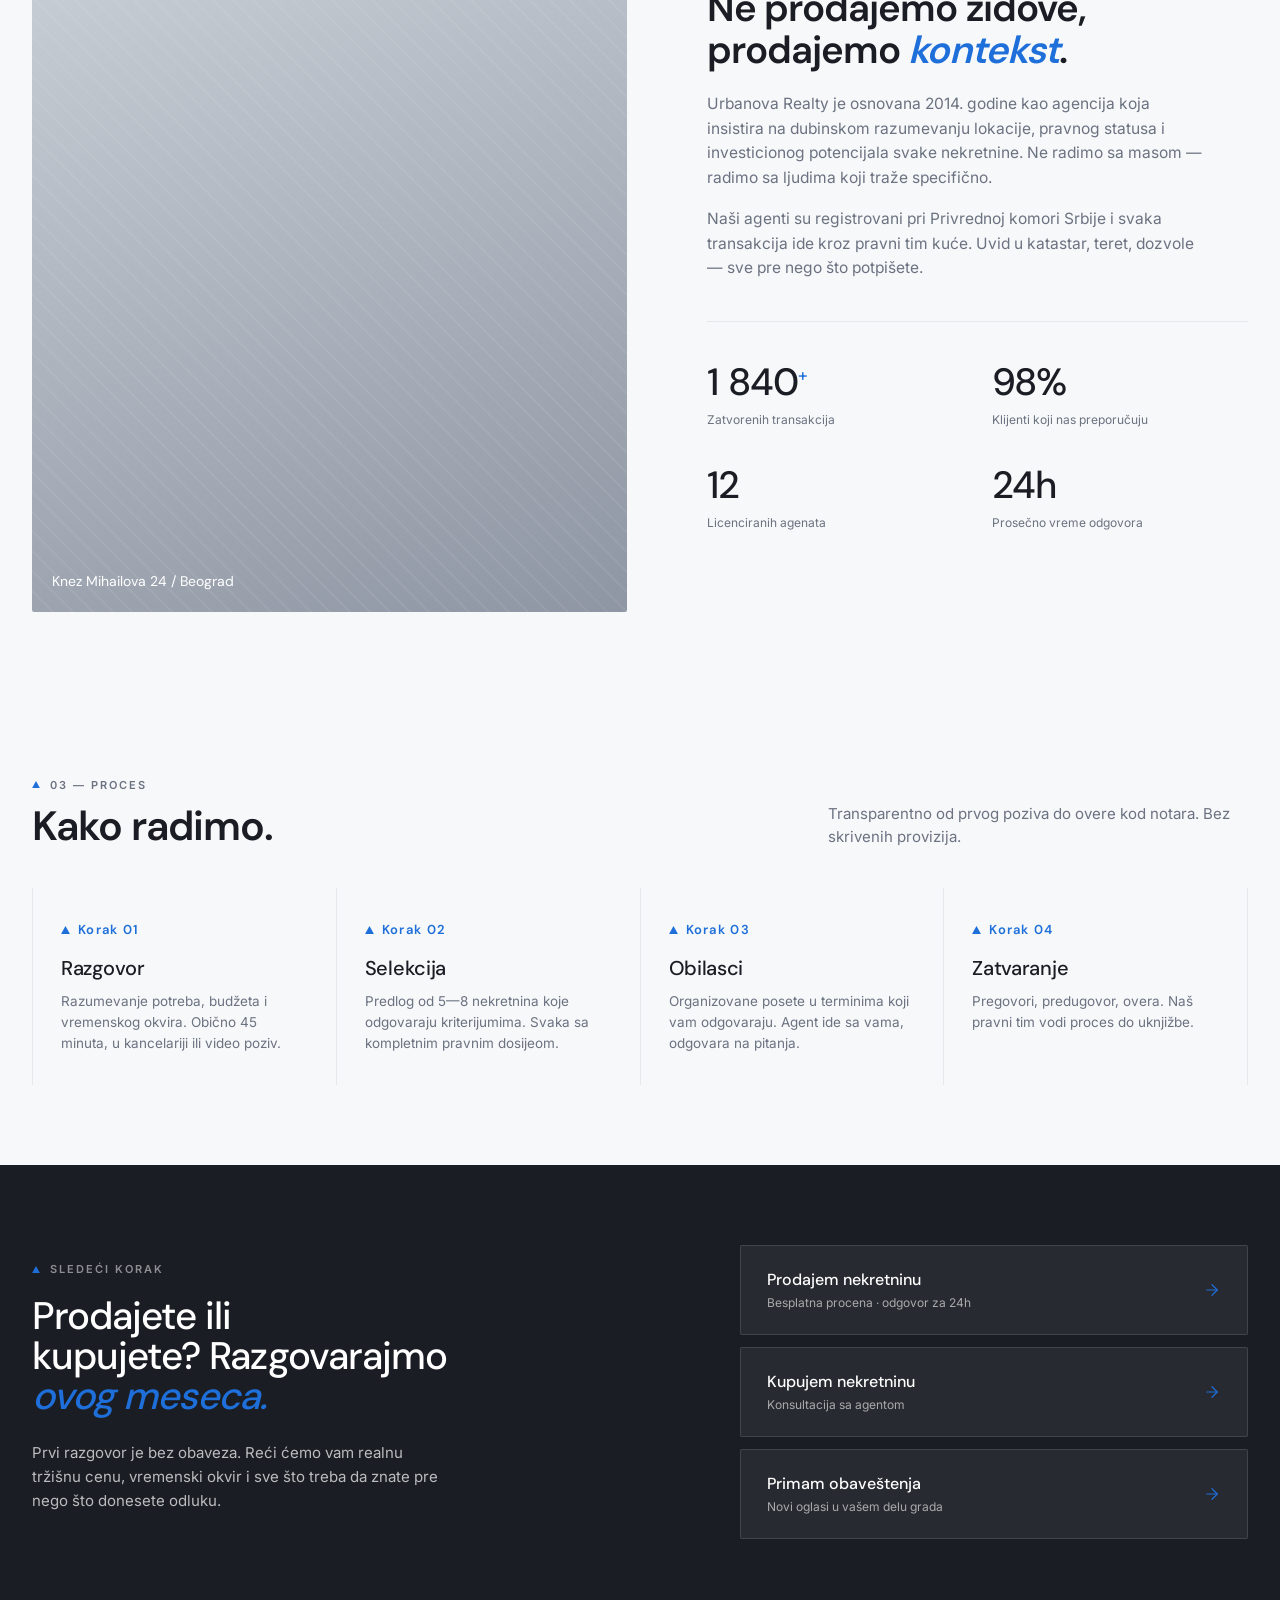
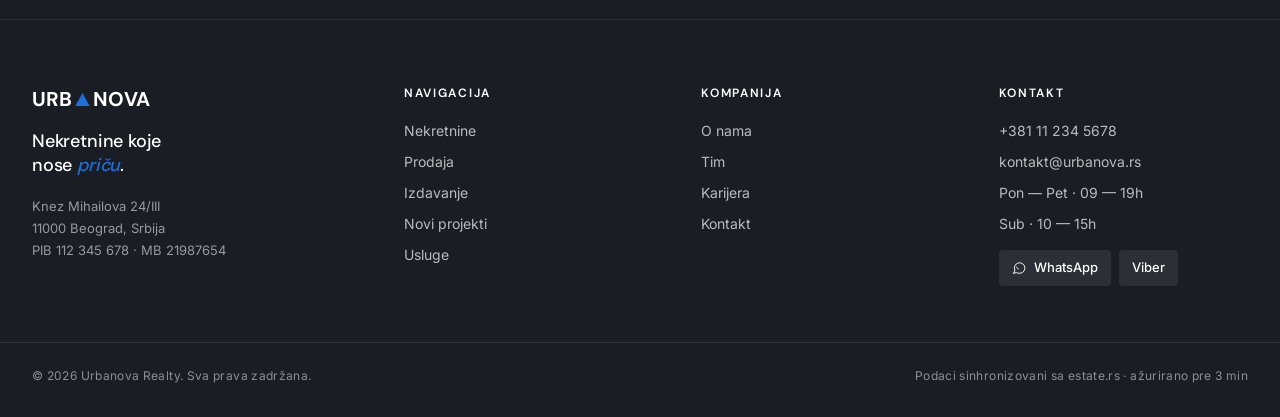
==== commit f0c50a25: "update index.html" ====
--- a/index.html
+++ b/index.html
@@ -1,29 +1,183 @@
-<!doctype html>
-<html lang="sr">
+<!DOCTYPE html>
+<html>
 <head>
-<meta charset="utf-8" />
-<meta name="viewport" content="width=device-width, initial-scale=1" />
-<title>Urbanova Realty — Nekretnine</title>
-<link rel="preconnect" href="https://fonts.googleapis.com" />
-<link rel="preconnect" href="https://fonts.gstatic.com" crossorigin />
-<link href="https://fonts.googleapis.com/css2?family=DM+Sans:wght@400;500;600;700&family=Inter:wght@400;500;600;700&display=swap" rel="stylesheet" />
-<link rel="stylesheet" href="styles.css" />
+  <meta charset="utf-8">
+  <title>Urbanova Realty — Nekretnine</title>
+  <style>
+    * { margin: 0; padding: 0; box-sizing: border-box; }
+    body { background: #1a1d24; display: flex; align-items: center; justify-content: center; min-height: 100vh; font-family: -apple-system, BlinkMacSystemFont, sans-serif; }
+    #__bundler_loading { position: fixed; bottom: 20px; right: 20px; font: 13px/1.4 -apple-system, BlinkMacSystemFont, sans-serif; color: #666; background: #fff; padding: 8px 14px; border-radius: 8px; box-shadow: 0 1px 4px rgba(0,0,0,0.12); z-index: 10000; }
+    #__bundler_thumbnail { position: fixed; inset: 0; width: 100%; height: 100%; display: flex; align-items: center; justify-content: center; background: #1a1d24; z-index: 9999; }
+    #__bundler_thumbnail svg { width: 100%; height: 100%; object-fit: contain; }
+    #__bundler_placeholder { color: #999; font-size: 14px; }
+  </style>
+  <noscript>
+    <style>#__bundler_loading { display: none; }</style>
+    <div style="position:fixed;bottom:12px;left:12px;font:13px/1.4 -apple-system,BlinkMacSystemFont,sans-serif;color:#999;background:rgba(255,255,255,0.9);padding:6px 12px;border-radius:6px;box-shadow:0 1px 4px rgba(0,0,0,0.08);z-index:10000;">
+      This page requires JavaScript to display.
+    </div>
+  </noscript>
 </head>
 <body>
-<div id="root"></div>
+  <div id="__bundler_thumbnail">
+  <svg viewBox="0 0 1200 800" xmlns="http://www.w3.org/2000/svg">
+    <rect width="1200" height="800" fill="#1a1d24"></rect>
+    <g transform="translate(600 380)">
+      <polygon points="-110,70 0,-130 110,70" fill="#1E6FD9"></polygon>
+      <text x="0" y="180" text-anchor="middle" fill="#ffffff" font-family="DM Sans, sans-serif" font-size="64" font-weight="600" letter-spacing="6">URBANOVA</text>
+      <text x="0" y="232" text-anchor="middle" fill="#9ca3af" font-family="Inter, sans-serif" font-size="20" letter-spacing="8">REALTY</text>
+    </g>
+  </svg>
+</div>
+  <div id="__bundler_loading">Unpacking...</div>
 
-<script src="https://unpkg.com/react@18.3.1/umd/react.development.js" integrity="sha384-hD6/rw4ppMLGNu3tX5cjIb+uRZ7UkRJ6BPkLpg4hAu/6onKUg4lLsHAs9EBPT82L" crossorigin="anonymous"></script>
-<script src="https://unpkg.com/react-dom@18.3.1/umd/react-dom.development.js" integrity="sha384-u6aeetuaXnQ38mYT8rp6sbXaQe3NL9t+IBXmnYxwkUI2Hw4bsp2Wvmx4yRQF1uAm" crossorigin="anonymous"></script>
-<script src="https://unpkg.com/@babel/standalone@7.29.0/babel.min.js" integrity="sha384-m08KidiNqLdpJqLq95G/LEi8Qvjl/xUYll3QILypMoQ65QorJ9Lvtp2RXYGBFj1y" crossorigin="anonymous"></script>
+  <script>
+    
+document.addEventListener('DOMContentLoaded', async function() {
+  const loading = document.getElementById('__bundler_loading');
+  function setStatus(msg) { if (loading) loading.textContent = msg; }
 
-<script type="text/babel" src="src/data.jsx"></script>
-<script type="text/babel" src="src/icons.jsx"></script>
-<script type="text/babel" src="src/ui.jsx"></script>
-<script type="text/babel" src="src/home.jsx"></script>
-<script type="text/babel" src="src/listings.jsx"></script>
-<script type="text/babel" src="src/detail.jsx"></script>
-<script type="text/babel" src="src/about.jsx"></script>
-<script type="text/babel" src="src/contact.jsx"></script>
-<script type="text/babel" src="src/app.jsx"></script>
+  // Error sink persists across replaceWith since it's on window, not the DOM.
+  window.addEventListener('error', function(e) {
+    var p = document.body || document.documentElement;
+    var d = document.getElementById('__bundler_err') || p.appendChild(document.createElement('div'));
+    d.id = '__bundler_err';
+    d.style.cssText = 'position:fixed;bottom:12px;left:12px;right:12px;font:12px/1.4 ui-monospace,monospace;background:#2a1215;color:#ff8a80;padding:10px 14px;border-radius:8px;border:1px solid #5c2b2e;z-index:99999;white-space:pre-wrap;max-height:40vh;overflow:auto';
+    d.textContent = (d.textContent ? d.textContent + String.fromCharCode(10) : '') +
+      '[bundle] ' + (e.message || e.type) +
+      (e.filename ? ' (' + e.filename.slice(0, 60) + ':' + e.lineno + ')' : '');
+  }, true);
+
+  try {
+    const manifestEl = document.querySelector('script[type="__bundler/manifest"]');
+    const templateEl = document.querySelector('script[type="__bundler/template"]');
+    if (!manifestEl || !templateEl) {
+      setStatus('Error: missing bundle data');
+      console.error('[bundler] Missing script tags — manifestEl:', !!manifestEl, 'templateEl:', !!templateEl);
+      return;
+    }
+
+    const manifest = JSON.parse(manifestEl.textContent);
+    let template = JSON.parse(templateEl.textContent);
+
+    const uuids = Object.keys(manifest);
+    setStatus('Unpacking ' + uuids.length + ' assets...');
+
+    const blobUrls = {};
+    await Promise.all(uuids.map(async (uuid) => {
+      const entry = manifest[uuid];
+      try {
+        const binaryStr = atob(entry.data);
+        const bytes = new Uint8Array(binaryStr.length);
+        for (let i = 0; i < binaryStr.length; i++) bytes[i] = binaryStr.charCodeAt(i);
+
+        let finalBytes = bytes;
+        if (entry.compressed) {
+          if (typeof DecompressionStream !== 'undefined') {
+            const ds = new DecompressionStream('gzip');
+            const writer = ds.writable.getWriter();
+            const reader = ds.readable.getReader();
+            writer.write(bytes);
+            writer.close();
+            const chunks = [];
+            let totalLen = 0;
+            while (true) {
+              const { done, value } = await reader.read();
+              if (done) break;
+              chunks.push(value);
+              totalLen += value.length;
+            }
+            finalBytes = new Uint8Array(totalLen);
+            let offset = 0;
+            for (const chunk of chunks) { finalBytes.set(chunk, offset); offset += chunk.length; }
+          } else {
+            console.warn('DecompressionStream not available, asset ' + uuid + ' may not render');
+          }
+        }
+
+        blobUrls[uuid] = URL.createObjectURL(new Blob([finalBytes], { type: entry.mime }));
+      } catch (err) {
+        console.error('Failed to decode asset ' + uuid + ':', err);
+        blobUrls[uuid] = URL.createObjectURL(new Blob([], { type: entry.mime }));
+      }
+    }));
+
+    const extResEl = document.querySelector('script[type="__bundler/ext_resources"]');
+    const extResources = extResEl ? JSON.parse(extResEl.textContent) : [];
+    const resourceMap = {};
+    for (const entry of extResources) {
+      if (blobUrls[entry.uuid]) resourceMap[entry.id] = blobUrls[entry.uuid];
+    }
+
+    setStatus('Rendering...');
+    for (const uuid of uuids) template = template.split(uuid).join(blobUrls[uuid]);
+
+    // Strip integrity + crossorigin — blob URLs from a file:// document inherit
+    // a null origin, so crossorigin forces a CORS fetch that SRI then rejects.
+    // The manifest bytes are ours; SRI protects against CDN compromise, not this.
+    template = template.replace(/\s+integrity="[^"]*"/gi, '').replace(/\s+crossorigin="[^"]*"/gi, '');
+
+    const resourceScript = '<script>window.__resources = ' +
+      JSON.stringify(resourceMap).split('</' + 'script>').join('<\\/' + 'script>') +
+      ';</' + 'script>';
+    // Inject after <head> so the DOCTYPE stays first; prepending the script
+    // would push the parser into quirks mode. DOMParser always emits a <head>
+    // (synthesizing one if the source HTML omitted it) but may carry
+    // attributes through, so match the full opening tag. slice() rather than
+    // replace() keeps us clear of $-pattern substitution in resourceScript.
+    const headOpen = template.match(/<head[^>]*>/i);
+    if (headOpen) {
+      const i = headOpen.index + headOpen[0].length;
+      template = template.slice(0, i) + resourceScript + template.slice(i);
+    }
+
+    // Parse the template and swap the root element. Scripts inserted via
+    // DOMParser/replaceWith are inert per spec — re-create each with
+    // createElement so they execute, awaiting onload for src scripts to
+    // preserve ordering (React before ReactDOM before Babel before text/babel).
+    const doc = new DOMParser().parseFromString(template, 'text/html');
+    document.documentElement.replaceWith(doc.documentElement);
+    const dead = Array.from(document.scripts);
+    for (const old of dead) {
+      const s = document.createElement('script');
+      for (const a of old.attributes) s.setAttribute(a.name, a.value);
+      s.textContent = old.textContent;
+      // text/babel scripts with a src: fetch and inline. transformScriptTags
+      // does XHR against the src, but blob:null/ from a file:// origin is
+      // silently dropped. Inlining makes it a plain inline babel script,
+      // which transformScriptTags handles unconditionally.
+      if ((s.type === 'text/babel' || s.type === 'text/jsx') && s.src) {
+        const r = await fetch(s.src);
+        s.textContent = await r.text();
+        s.removeAttribute('src');
+      }
+      const p = s.src ? new Promise(function(r) { s.onload = s.onerror = r; }) : null;
+      old.replaceWith(s);
+      if (p) await p;
+    }
+    // Babel standalone auto-transforms type=text/babel on DOMContentLoaded,
+    // which fired before we swapped the document. Trigger manually if present.
+    if (window.Babel && typeof window.Babel.transformScriptTags === 'function') {
+      window.Babel.transformScriptTags();
+    }
+  } catch (err) {
+    setStatus('Error unpacking: ' + err.message);
+    console.error('Bundle unpack error:', err);
+  }
+});
+
+  </script>
+
+  <script type="__bundler/manifest">
+{"60eeacd9-66a6-4d48-a6b2-62f8dc7fe7b4":{"mime":"text/javascript","compressed":true,"data":"H4sIAAAAAAAACuy9eXvbRpYv/L8/RcW3Y5I2BcXO9CxSKxlFlrs18XYlOZm+bl+pSBRJRCDARoGS2Ym/+33OUisKlOw4PT3vO36e7ohAodZTp06d5Xd2Hz68Jx6Kfy+Lqaq0EqdKTlt40sAfWa6uVVmvlqpqs5/[base64]/gLfR5VlQqH4hvTV1D/n4k9lydVIyqNL3ASulFJpe5+JZ/DN8OuIrBO6+HUBv3WxwI/uOXX4RW5cwW4wIZLqI4ED9/GI32730YwoSMhTcBtpM/i8FaK6Hbppi2g/1794S4lg1RwQ+q0VD6QAwe/2v2dfaY3u/[base64]/er0/PB5/2cwx7KMv3p2evjH7c3NGjlPtXd2fnpydH7x4tXT4/6PaSkvlnWuOv09ffXs5Pnx6ZYeNzUsVpP48oeTp7d8eQ0rGn959Orl+fF/bhnstK5a9b4z1mevTn88PH16cXr8bMtE1c2NbPKLRs06c/Xm7DWwii0TtdYrYDK9Xz4/OdvSb/P5RVnoTu9fHL941f/pUi3r+Ivnh//nz/1flPJvm/iLV8+enR2dHh+/7P+sns30tFGqct++OPzzd8cXJ+fHp4fnr04vzv784rtXz93HRasa2daNKf7s8M1/JkoP/v3fTckBFLWcZa7aE37xrBou5Wai8PekVMRlhShmInyBfLFal8jPDJsNCnzh8WJTjRCNatdNhV/u46MP9/A/0G/3fVs34qBn2A8ehA29TRZ7B/0Ky6Wm5d3+PTu+ziiwFwH774wjKBwMKBooPt2Fc1uIh+J7pVZatI2cXtHZp8R03TSqgkNRr2Q7Xagmw7K7Pnc/okJPbRk4L7A5rhoq//eialVTydI+gJGJn6mGermqK1W1H/jtLv6XW9/D/kJ39+/a3wl0ZKDhdJgV83UjkaT0eroQUotFfSPKupoLWYn1Kpetogr1ol6XuaD9mItZ3cASFK2olMrhEOof/HfQ4BG2ZkffNrLSBbQcjSD++HDa/u+1Wiv7ZTDwMU3lrnjDJ1KjVk2dr6dKTNRCXhd1A8O/xDGr/A0OSF+CUFOquZxuQNJQGVGUxo4W1fw5vtoTM1lqRU3kRX4GNaxLRW+pKi7zUfNf31SGVKjsefwSRDb8wiy9uFnUZgXqm0rIauNeQlnZCtnwSnFV5UZMFBz4IAW0zXraqrx/jV5hu78pbdomn6rJes7tPmvkEtf2g+GF/PHx+7aRZ62cXpkiZmNaLqhVXGqo4U+z583O760RSxsewDuePkr3M+u2KA5cf8LWXft36wH1ASYL6BlLiWK5IpmI9mhRAW9WuZhsAopqFIj1QFT3tvV+rsxqU+1mSm/5Bgsf5rmq8vUyGK8bKiyc5koHAxzBYZ4DD1EwZtHWKzHDMd8s4FIBL2hkQOtEp9eyLGBP5fe4UmDx6ZkbeXNLzT466JlkO7nQp6cKdn2rSGZWbkLNDO7olZoWs2IaTf29e95A4ZU4uOMs7/ujgS+TfYcXwxGcgIOBI4fw5PKp1R1Qu2Lnc/4zG1VVcAKfTeuVOnx9AqsOfA4X9vj9SjUFTk0pjhoF83l8DUv5J1nlpRKHr0+yoJojOV0ovh7YqoIS5/Y4OG/kFKjBb/FlLa4q4HuT9VyPxWRtTp2VamZ1s5QVXEGVbotqHg6AePWfCqDecBD4Wot1pVv460Je10UOd+dnsizhFiRmSrbrBi/Az4qJami2dbuezTJxUrVAMnjmUFNED2JaN0os1XKiGryaLeG3krooNyIHYhGazhHoK9ZYaL1WGpp5evyDmKyLMtdZOAykstTMnOMBc7Mopgvq5FCPTAOKqVrc1M1VFnDgM7zwnTBn15bvp0WWvZ7n48433km/1/ei+xWePXvdR/bk8DoX9TzrPVDSL/ZvqakrdKQe+7tvshFTWZpruNKw+O2izjW8keI7OVGlWJXreVFl+AV9dlKJ16evnoohyFGVWMnplZwrLW6KdlGvWyGnU6WxUiIrcwrrEV/x24XawJkvSjVrQXCzD4pKt0rmuOKWV9/IphriXmnj49GxIxDqhkAkFyVuF9nM17BndVaqat4uxvAEqAXUD4dNIzdDLPmNeCy+pY92xGOxJ74ajcXFldqIA/F4n/76A76nH48e+UxQYK1vsdSOePzObxifvtu3ZS1PFGLVFFX7o2yqopoPBzC+wVjQCKmfo+hcvUf/s1OimqZuPm5Ontx9Up54s/IkmpYnbl6e8MQ84Z+9U/MkPTdP7jI5ONK7zI4/PUEVJSgoowqMrMiaqelCVnNUMIEyqqznxXQsNvVaLFGHeSOrFsgZVFHmO7pfoIBal+rHol3gkflUXWc3NzfZTxro+kaVZRYszlZB8iO4xL5XnxFe7igGDUfBuU5f4/15MAqJZylbOOAHX+qBWymmGPgPaGamsh2+xTrejQJ5RemyqNqdvNBwCuxU6j2o1ypFauMdwxR2tZypHVBJVfOdaa2aaSyyQEswv8+oQ9z0Uq48bWXRqqXfeRY7zrBaems7N8LT50g2arYu98TpS+/WkSu4IWpRV0QKq0bNivemN2FPsnWlF8WsHQ6Y0vbEQDzieaNGflTI/CropCyh/roatAL1qatGyRx5aCZXq3IzYg013n2mEsoULTcMvLpR8kqLk+N/2xOLtl3pvd3dedEu1pNsWi93Z6xi38XZ3aVzeffx1//8+CtXx12XpKp36CYK/d4p6/mchRP494wnHfR5bQ0XKup/BkfJkPfDW9x078Zmf4yjuRtFNxdY57zIYSLPWtkquqE+q5s31bJeV63K7XWNL1zxAfGyrlfD1XpSFtMTkIuqqRrj6aaal57U7e/DC3u7RAVQ+HHmvfQ3m726vqQ9G1Ty4IEY+g8y0K+UcoNlf/klKJxV2C0Qm+mcLqV2+wyauiGy+h7PorDdR+J+dl888gYY7Ok7TuVb18K77u7pyPJ06Nw/[base64]/QSfwVBz+hLAuEZdgn1JFRMeUqTo4WaXmlxs1AtqPzqBtcSuSEOUxetr90ptF1jq2VZyUYujZoF5vhDtLlQbVSYHzfKnrBwEXL1MBf/eVLXpZLVB3HerBUQOLc4ptuEqKGnN4VWXheausXrsX0yK5wiaJeVZi+onj1PLxB2tKOCtfc/IT6M78Vz96xupkq7lcjYosnarwp5uyiq6/pK5TDFFVB/ofmKCARoqpqqppVF1W5oS90olI8fPqzq9uFDoEkpnr56QbpISQyZPzU1/BnkF7mxc4s7FtcRGwbxBpql+nW9BLpXK7C4gSKhZdWf7Y9Z8YHmfbGQmgQnUOqsW3GpUdCADXgjiQPgHsnjjuGc3BRliWVoNsQlTZLdFESll5ZFYHkqa+q5tH36sShL/gCty+7N04IVp5dxLz6WSmmaaCUbRdfTDsl/awjpA44d7+JHOAlCzlrVhBuHiKS7cb4lceiDx2MEnBZWGytLuII7qmUWRd03OoykCpQoX1XIIpBcrTK4ZwuM7UhS56noP3wHM1f9YNS7Z07VqpS4a8rSDBAJLBOH5Y3caBSXkG7rxicyUFCskRKpuE/3vE4taHjCs0FqUSzhu0mpuoSpGkWnl5ivZSOrVvHCB3UgLcJGXi5VDg4M5cas5VjwFUE85HswLFTYAyIEXkMcGF27cbcyn4FZqMscFIvrTj9/E9Il49kHpNBStQpnWbxU79tofv970jqTGY5qK7H7w/902m+85rYQ/5kCPxih1xOt2oj6kU3imaHeF7rV9lpwAXeUoprTChXaVGaGz5+yvR3qX6oGr7cgMbRqvgnENHktixK1gG2NR4CpjwWjAlQ7qKUryPC2BprOxPmrp6/2QKNaayWCLoHYZS865hLzUOTrhiheYYf+vmS9kk1byNKjan7Cp1lbw47GfuUkCf5dqP7lb0DqZ8wit5G5Px2fTuWGGQ/8+5w1mLF0fiBe4Rpk9Nu+VstVu6FX7k5HbfIHs0apv6mhV3C0H4vE36GzEAryC1WuQHMNwjDMG04+kT1S5cy/qfjisZ0mK30MgfY1Xl/B9WTMC9mYSUF+jmXg4gj/3XfP+SO8tOFfqAs4CZpH6YmIQDRqpscoBcO5wrMmRV7MZooMqzRJJfQgu+cagg/FgT+RTutQwPIWf1N8oZnJddmaUaBMhY5xSpairhQ4ZejYRGc0XZ6FzrZsKjqwVf7yS/KGYdXNdmo9vUGhQ0ustaXa1d3GH2PpwMoD9CmX+khpwJm1P5ck8LnlgNt7aHX6vkQOHW3WldCbarpo6qpe63Iz5g6yBh7aVWANW6OyaqIE+x6Itp7jdTATOKFTWZnjBS479YoUXFSbZYt0ceEZUu/VdN2aW49hd9BL00lUDEyp7Xv2zgFnce4PnFwJPSZpT7rcr21sLw0TxfcQYe45q7oA9lxRhdCX2RrNZUM4D4MZGmXipFOPVRSsV3hmWppz29tqulHBCt0JOcoIDmmwuODCapzRiXJ7nuqbNfWSNtxDe/qjTsSOHpbMGyCSVKOmqrhWr5E9wVafqFndBL4w0TVrjLcmJEH0zgx6DK8MS7O3NtDtTJQhH+BY7FUJnfVWKzyGf3GH523nce0NsuWNxP+Ml0x1l1Pc+Bm40/wjznJt6NI/x31dQqxpgAMlzesslftOCOlT2HeDYzexYLa+SPsdd8sEjsTRa/SfcGd8u2jqG1z8Y9Ty2aN9mGXZaE+08ooUG3wW1TOenGvZFGSObmujfwJlFGnYnIoWBUhiatvryZww0TlvskjCYbflPmEmkk/Co+Uz6Wo+WVPD3fh8Wppfr6PxtYy/Uj/zSdqZhx+5PZncWDMJJ8WdNmjPDvXUFcEmjbdliiA9TQrTpEeFHT1ISIhP1apRoPfOQcTX5mCAv62zOt4AQdeOkm4xNQ4b8EsRk9dFNeWpB1ESqZjc2eFWx00ArSxB1hw0Cld3XrNf/bK+preivoYwC2LlVB/4GTaVmFhRG3xIWAV/o5yKfa7aFkM0YBtI2OjoZjnQLAI5Jz4n6qPlx84ADvrAciVPQ/t2YH8Mxp4JYCmvlNBweMPmATUxnMogME6bAuUSjUTHF1TRqL+ulUZpl40AAZmSch7qWjUoCoE/DASNlGB+ywbvxlYf7OsT3oYX/jHYdCjigs5rDGYBBgmWPyvv0BjEUCtFfbmzYe/rJ1//8ygbvCNGuX/Pm0pYC0NSRV2xbTKgaBIzyXRRVLPaHQN88aJaXrNhZJjYLWPhV+JMR3PV7iW97MxFcjj4UuOZAtvWLTw6kpSyqMR/yGt5hmsXEnkmvtQD6u/br97xH4/fOWuLcFp6G3bjOxjwf0f7waRZH4lZhXfxoorI0Q0BLWvBu2wh9aubyk4U1THyR923IFx2HLX2lh6/u9XFwa7J0/VyuYGJDq9Z+NitlzhI8byADx3V1bWqClVNA+9dEKLM/VEvZFnWN0L9dS3Lot2IKRiLcA710Ru7ub1uvl436r//[base64]//[base64]/WzzD9oUdSUZZH7Mx2DvSRXom22XiiAjg/0LDMp/yVk2K6XgjQ+Slo6cRQJTzgnDNJvyjR267zkjyZ4U2U3MbXK4HKx8lGzGqQBwoKuXJbAi+x6BQ4xqIDuM3KdqBNfQu5WqkK5HqoVq/BxUflvl6g4RhhWlrnTDyUoBAG4WAsrtTGBlHBFVu2bVNM1qAEODo7s449Y08kGAvVTrMRcjK8YFOtbVPgRcvUho6IYLtCt0/zPe18n6OOw3HfoCYV2EHGNZkKgc8taw0+9ssl71DtaUhJt4fMz1UHeoRLovhLa/ayc+gzY5423q2X8Xa9zMR34Jhdbcz8YssgLUlTHXGmV7NLNLO7jfa6KZZ4NLy7NPpp/[base64]/iyQ43QS9wBoJWjLhRMukU1H7NcD6OYwCqTHxierXM0caJTp6lVfIc9jqnXbYYx1NQoo1ubKFABURV4JF+Ket2u1q2pzxh2b8jTDY+EIRHk2B1Fr+HQfooqP9rTbPwgnYmzX/E64H5ZGE0a1gk9hNJ7yEmEbBvDPopqtW55YojXQBOWG1a8l6VWemx843BAPBLaEW4InmGAwC/cJp4q3daNHxJ5g5MFn7nJNAwzXslf5WXtnROOp+3HsQZIC9+rzbYjwr8i9519/ulErqSDc9omZLyBGIqCFLIVnAh107IQIr7UGepHSDVJy7Jc6xZNH7i78sQWMv9Zmw0E8wqum5F45KsQzLHZexQTfYJIOmxrNDmzzVzTlmqbeg1q7EVdtxTBukQ70OiWQ3iu2h8bWGRUqQzrdauac7xnFVVl/rzBEoF5njynnZfxgbCf+t7HXuS597Tj3hh84d13UEHCXeVmbLdiJ2f3wspgLH0Z6cWviAIPxLf+2MC9eQgOw0HJR+L+6L7Y8wvuG9kNQpZBUgPbHcn8RP+NghAFwKvYhdhG3033WVMvKTYuXocj0i/gOuCtNrx0tYkxD/ibge3Ry7pV5qCE3Wj6YcKlDDOcq0o1yLMh1oA0r3BM9XZ3OPKipDo9j76AZQjGYGxK4iC2AO3uij/hkVLX7VigqqUCrWXdiJ9gqxUVBrnS8EOq6eAr+OyArwP4GWCu4IWgWkOQ4SDBEk7JeJkTH1DvV+SSwOdmsWWYI/YON07ScPSXG+dMzmcn48vMOJQXFarW5uT2Z2yB40nbis+QoozW3widiUo2QEwsXX3wtb4pUPD3F1jgqZQCktmLmdzgmUGRsQzQ+9aDrul++Zpwa5Lf+RAyiS8Nfkzq2xi+pvv5GWLXvADommQFPqZL4msD6LL1W4vq0l/Bc0B04Uq2LWUHkcRfsux3v6MP/G3gdcgHxnFdMWEoRhvqqCLoasTHjNsBbJDsqK40iNID7+ALV9BB+cQNGxSfO7dsPsgugj68NmhA6T7E4D57yXb8E5OUkjiv5LE0FoNnhP5zSuA/qXYsDE88TjxF+ahL7WsPfoD+wfq7j77o8Neg77agP38f7vVMZh9Tz2jjw/nzAgCD0kO0uEH+EMNewYABQChQzEary8svN2Utc3EQls8u+EX3C3BF6xaHp8H0xcqQu80CVDPkpkejsHGrF3kfL0Li4HJrkFyPW7S2M1mWIBSu54vUMZJC52HVmWc9co6SziYdlnBQJMdnx6c/HD+Frfr6zCq3r9RmDzU+Y2525v+8uAAkuOgJQuDRM2OYxpBSgJKQJTT8vdqwyepsgXc5792pmoXvOOLpcFKvWX4+VTPteXamC1jHv1AmXkj9A8gcoNYnxJ/UfSOcIxuGCOH64Ic9GwQ3Dxgd26ntfM9V69XwVJHpuG6iaqCcR7PQNtf04AHXaVwaeVZCwksp7zzDZIJiqH2wSCFDCcya6an6Xm0+daqu1OZzTBVW8182VXCJvGWq6MX3agOj4Nb/iF0y9snEDcnEYyLhHhqHTgrNTJm7fw7G/kX/fgrH3V/ON5WZfywyf6n3xOWV2lxaj37UWWTivNmwdwdDMhg/nUZpMOeiuFxU4tLO1iXj2dCkQtwma35BN+ZVhG64cM5hFXQhh2sXe6xPF0WZO5UGxdLzhQcUWtAR1OM6ayxWRN0eGmMS3uF+0lndzHfLorra5enZwXUaDcKV6qUTnrPk8kVUGIRfpp0hmEaQzp3nA/o9JFswDiMWsmxSOoZr/BFSFHqqZr+eQk/V7KMpNOLqvRQalbuNQhs1+x8K/UgKPVWzT6dQOLRupdBTNfsECoV6Tmb2AD+SVVW336nDdVujGwmo7racQ3xP8o43/+ILZ0QHUCczjrwPHpjvSKDZWpp87V+CHgNOheDD+KiLI/t7hc7+1tgHItxZaZHnbdDcu3CT8bZx4vj9L/V9vPPJomLatiYtfMm6jzPSm5JHjvODsQ7sjQI/v5y8UtnpfSl/[base64]/VWbdgRGQy7h/op5cGDWGmBWqzIWcA5G220CSsVlXeTFDz2ZgznOCh6CRMuxayjf44Qe8oHYeIu/rPL1Sm/[base64]/L07riRQTeO3pVgk0QrQFX8dQ3srMgBQWi2IZ4pO/uDKzLbcC+BWT52jX3HRnU/vBdpaqJwrWsSkFRQN9S8h/9vakJdw5UTb1HZ0DhhAke+xzFErvVTNa2bPLKJNkqvAO4dDNkzw/xtUJzyuAAoLWqC3LP7s+O/x+4WjMkJizUryc/JAT1hpGBxrXDjrCiEgS2ixhVRvSeCEODGT2GkcOi4LYi7j2JUcUA3i9r6LWbR6nJ8F+/C3Pil/ajk1Qu5EjXFMxsUPOM/hie1q4l8RyDEEEzcXuIFoarroqkrwnbjD8y8XVC/UcXCxn90mmcvhmoe0LhmZzryCSVcSnDphChv8qeFj12f2sRMV3W1o9BZA30ThsQJjavUmN0OSNp2NRXVtFznCiIQm40/ImgUQhdb9tsfMR8k3EzCZoVjyatqXtVwFBZtZs7stKgcztEYLwoE5DrwvdpDydiDVsZ5tiPtvLppitZJ0+45Xkcc/rJwsGR4vgCTZbYI5ADQmrjsbsfebVhjMUBJ9zOPJXrBg4GGwrGc39SGCDULMpSp46b2zkE+LZ1viMn8oDzaQIfzJEly5KJqyNZ/o8QC3DALPmB5QMTo7zxnOPd/n1nDpty8+SheQRS8f0GIwuOZhums2d9eKm3nZB0al+mGKDFSLskRWNQTSM3hyB6u8+JaVc5K/DBwD/bF8LyeanqwI1dFtmiX5f8iKvHOniicIBCM+Ag2mke80jeq8o9bmBM0s9DZo1UDtx/0ccWthd7wU4vbbD5xCml6RnCgzlrAvuWdZ7h7Ow9pJweI1QgPTajynVBMVtTGmu/QuXMmDryriXczieNt7npLT91REh3y9Mt+h/xWe/yFnII2aMv+SXOMfkiuaAeDjmc41AAc+Apf8S1litgLC5ma7Gq4t/zktkqwGBPSkv3FPRkKyInEVfREgu1BpEQCgRkAxhsZsgRuGGpJxB009ebrEag+vghtQXFEki0bKhiwZ2/Ny3d2Otyj3jsrgmfyVjNizZLc/8B9FwIBOfbdRJUDPgzeFkCCn6kGoPXqyjnbAteo1A34apRlTeFg/tQZaHhU0nDLzxG/NgFpK3bEE3+TReUPDsRjNxXYSmbKwCzwn+xmIRTAyyXq+cavxfYLgzFMyEf0iWPtNuKsEAfiq31RiD9Ew9oXRYil62p/W4Q4uoV4JByOrt0mITH1HiTxIeHa2cYP0rNG8S2ORk6Vrstrhz1CN/PQV8JEr2dc6LV/XbIBjfaNNcV7z/Z7N1a6Tmq8Q//+5r9tq/gV32HDdF2igNX98gtw8VgHGXry9bseiW9vdzYavKkwVH0g9tiYH0wBMOJgoB9nF0vycKg3GpX4SGvG3ax9vuBxy028V1trbuddh9eyrtRhlTNkGBx5dZkfG/mwUjffu7mDVavUjdMQBF1z32XUS/p4LLwX2Gfv9wX1P3hitAreM9YweI98AdC4HNiedYCTjkrk1VtFOg514l/SaJ4BbgEOP4BR+RQhD1reIuPBazOBVirvk/KA5KxSxcsS5T9L7OwY7+I+K978tgn5AlQJht9ap2MZ6mIJBQHU3GA7Ujmi3ZoeIFZvGD7YEU1fNcUcIAv43IPTclqvipRcylGZP38Yi0jyv7uMS7KW+dzKWU6sVY42KaULiFmEh831I9wAwROZtD/2ZeZaYnlN+bRNNZLUlajTXwOMaajYk5PAXVrZzBWjVNngFaccNEIHOK7ynGqvqXoiJ+QUSu4IrDekVEte0ADc1022o64kr8KNSUuI02A0oHZQY+g/GCRhYiEA5Fo1Deb0cPXWnMBIBXv781wVYKpBIQpKL9DZl+yPPHMK6JVsPP1a6nZh3piO9vLUjiDyj3B36BXZeS0UwWuYlzpAn0/KGh7TyYwc4//ukWdELM30ftOZx3+Ma4OjxT7ZiVOWukF+0S9ZiX4x0S/08QKYldx/vqWi/kuP7wn4Pxeg/34XoNvvKP3ypAoktjtZeDrS1Q+qKWZkWrFQBs6yGRg2P0p2KjRqqH3pyeElGXMmaxxuAVG/pGKXvf3yUJRCCa0gfm6FXIpl70bJgAGS4RciyDJ+bLyk3SPrE4+fdA1Zgf/s2fHrQ8yvCcw/Gxjn1bM33wVv9gaBMvNYT+WKJF8IJcLDQ9cM7gUeBCYEBy1tOP8FYUfdS9iQ0bjMoonCmi1KnJl5UxDNalQEPkrBpdBr/26GRkN8eqrm6r04ELtvD/be7c73o9fN87q+Wq88y+LgYLAnBgdfDYzWebCHD54MaAfENeR06ooD7B2bqoZe42MfQwh8qzshKkFX3mIZ3psfwovJ4HdwWAftdvYQAQyfg42HskQaFBBy3kIDNTqeSM7dALwXcr2Ihbx2xmln/Wc/iDgzgu/K8ULiwRykeYO4ZA5XABnmOFyNv+w+gsXoruKb8LMhxT6Em0S9b+1E9zczFoPfPdgddLnMHzF4DP1DkIpbBlgGcGcyGqNm0l5F2AFOAgZVj1eFKXpo/6KwWrTOsAcSIEqjL48jY1sFmds/gGCt3osT/H+DNk2oI7PgcwukwCPv2TzekvkBb8yCYHrtVQxb9rALntaEmwd8BeVLmCOKRy44/YQD3ZuURZWXm8CfQlWAL+YOazL+EsL1pKynV2JVY5IfMFGRT9XxGWG5BdouSB3v3Up9fmie+wzRu551JX/KZVgW06I19B1m7UwL0l6do86ZGezhIUrT3fIo/gDgjGkavV6aJQp/nNuT1p49LbVq7wVnLb61CB7Dr/854V+4lKuTqq1DOWJMe31s2MZrTM40xqvuWf1MNl0ITQ9RxPgcWgEn1ETiilhBdWC0afScz85BMP+HLl+BnAB6Hoh4KwhGpvhFjUtmrlWeKJJMR03QiUcG59CyoI4gZ7Uc3jUw/tZLIRMKwumIQQ4XMv6Xe9FjDtb0w4e2tEj/MF1VHI9kKN6vyfTIDC8ZFCfCiCZfINjrK5SMX7xj7+2W6ESDhp+GIvAFnUuxEG3SjUOk2pEpwRUM6ZuRwTJDsEQUGRGBBt6NGbcaLwlwnEmGVUT4AgqGJodOPgsdhRpXFawVzeq6RaUKUS2tq/A2hZgD2sOef//FVxTnYPcZbQpQQjs561HEji+481+NxJ77Mswoy6hW3tR04k94qx+5XgwGkSLb9rDDJOFft4L06WxqwejE3UFSzRBwJa/XMWMyjY3FYODLTNNkkMvUa8tLoWdvXj7lJIZIMxkI5H0TGof9saPUZTG7JLxYPIPIWYcwWTR6/XLQG5ybBoJdzlRclYGVEMdnzwFfu1mDr4+u0WcI9KbW/5dj6ICGwensJour8qCY4C9wDaobzukFEsyVZkdJikMWea00nMYo90nvQHRT5M0JnqiQqu0L3rGYmc2+gTM4Kj2KmVHvARt/eKfoQhFzh64BIqA2A3gwqRmHnF8TrBHAxV+pjeZtvmFfmzGF8UtfuUKa02vVaHVYllapYVBn8xrv6gZbCLGEqUh3g9FhLB6J4WdfwF+3dOLbO3bIKgGNm7JG8YY1PJLZZTh7vxp+xZ/DmCWhBNYZDrInsYfZOh9Z9pzWiyJbylZrvQh4Qp/k97gjlWD17p5YcVC359yynrSNUkeImovaHNCO4S//XJnV6yo3EqGFZKdvPQW7qZ+J6ZYjxztXxKPg1u+JTeaQsXYjt5W36aFYmZZWRHlH/NvCUxqa7iN8ZzCS+HTkw7Hwli2YyUcHCRG4V/7ltjzxN/LyCoVAHHJLCFnPKop0ObG/3UwFhzWLz/[base64]/Uwbg+G+Jb1tFTfO2C/Ax+XF8WMn4Hw2Y8IHrgeZj/VRTUENHQ8tj7AsRU2M0JUJ84Oy4GcS8V6F4LxQNTVslQkQ3uHypiUtGazcahovLVS3iM+tXiguawMw71m9zlpHhtUH3HoG8Z4zgq641+GloYgkcHHKPbxp6llKVdeNQFK2lKuTAZmuxtI4RUlqYHTTckpJ6koleSZS2ZaePjBjdhybJgjo/JTceSOYfzDh9CBdvQB7zmETChXLhCwo2A0yDWMEYP99AYV6/+MTYNxnLk7Jo9c3aCjODZZzzhqWDtUXV+hZMbl6ZPgtUvJ43mUeMqW6MJlLm2hncyJMBy4fCDevnNS0tSKR/ioR7tFn9KlMbo4otgW9wHeWxMvAaozRWB7lkVGqndqpusPRIkP0nqBW3YB1fCbbAUcyq8kWUNLRjd9nhxkMiMcNt+hnMD5K1jXHiKLg++rR4/2STcNtx7jgFVtMAQytWhVl0+RyKYIZHM9X/wX8ywIvzDsJsG3ZnVzLKcL2Ob/aHzL9azDrPjdUYJnha8SLMcUSFCEa3Ec1WNI5O6k5FWWQar0DSegsSbyUT+lkeLlQ6cTHebwrATTGaZ6N7NsQjTvSGOom6DKbCd8251cwQcN59Br1A5JzuHm/JUk2tZWQRrv85gbR4a625YjzaC92/MHhOmiMyGY2VNOiYVZ6IpGG9kMrWxpwQe1PNfOwYCUwybBm0kaC8ZQWxXFW5rKPstkQiPRZjcX+xD/nnSGhXbTJTXAz+mkVRcyUd5jay26UgJ1wIVQGuDPsU1fyTFgtgGOxPZTA5pgeDnR6AUpJCAls9dbW0zXJd55ADQe7Had4yDiNzZJcsB0/HWydcWHj38HpCOIlhtVdrBgl36JS8vAzPpRdVH1ERVDPdijDh3jlTdSEydUIp00cKSlsxdqTkfMoJwoo6O5y61i4BfLnDvK6JYQoULrH0V5MTMasrfXDxEkPXkHnAGwau4cdI3qchIkphSXU1nCWrfqiLKhfVe0+tJU5VArUAGBw0LvTWL0ZNJda/WtJ9AZ+EUzc3H0tQ/e6MU/H8IdDIJVZYMqMchYyZgdy3XZFqsSjy6zk0zuVYq8Bc+wed0Uf/Pib9G0bYsB5101xRKR1oGwgDHgU40TJRsybXvr6KqiGH72sr2pk/2AHJqAfb3HC/0So6jBNREbtVyeanwmJ4DXPrSNj/b5O4DrDz7i54en535xL4z6zDz0OkORze1CFW5JOKEmbEUF27ZVhEth46IveFA/[base64]/82MBH5CvZ+a0l53t3701MXCvKrMx5E7gO+E4KicziY6HVdN/R6EA8rDW4f+8IYKWYKb1Y2rDz4AyFRKqSjbYlJAoi/[base64]/pATx1o2/WaI63ft7co1B1SZPB9oFAfez90uAwXffOa4EgXycrvJZqJTqOPIINoOEFFdx6T/1HfuIJCMLjelm4d4JPPNsInnzTEJ3ca45N4kE9uH2Vw3v6KMXr13HmE3je94/PKwOj6mkmNzYkAn4FJpY/SO7Gq3lP4UxmW+ePvxLC85j6JYZnvb10wL57219BiJxlIp6EOKSZzi/QSRFLW6bPDnvFBfOm1cSkwE2o4PSinVLVQsxmcw7hm9//s4D21QrSnvGD3j9qoR0yK+3Zh6wzjsQdf6kF2P45X3kq4feJcbMmNfYPivxhS51aRZVlQuigvys0kvoIxs5uNS6AoQhQcmxYhntMDEVJfFNUes9FTvrEE3q79xZ6kvGJDagwCP95UAPxeyLL4mwKz8s5j46v/mtM8s06eENwwwgzKPXbPfiIVxgEHS1kSBpz6E1t5Y8HlPT0KPwLQKNmuNZpKgx5FkVFkh7dfOfuLKdEuVIUOcQdYeMjwSRAtVrB2kmPE3rfkqBfDiy2L+YJTsglVIMSdW/aBtmSBYjj4eCJsLsA93ij2Ly08TQBm0QXutw4mGqPZQLMACI/Um7ZYAoaakYltzIWkjH+uSkpgZZzSaFLqBlPSsV4Pw3MZldaVMd11w3R1qgqTEc6K95zgiStvYMXXNgmZdDfy6QaywVgkKDPxGfwx9IJbMP/oqyCuadvqG6r75RfxEcRhFvAO6yycddHQciLhgnnrGrfEny5mjZX+gBPuD76qG8/Vf7BJsZs5OSn0NpgUepQuZicFR5qYjdAx6qPGRsnjwEsddt4AYlC6+wzRNCt+fyMLQrXkG7QhWb9KUljCmkIy3paxq03Ge1b/o1sF7Fb7JaIKWH7ZmTp+5c0br2iiiJ0z072k+0XfdBkiDfmmT5Mp/slFQ0IMP+qPPWbpELj9HkTSsEKbmAcMBdP95ptKLospGDRQ8qubdjhCQyW7exkcXFaD53viS/2X6i/Vn+t1g6mUjdBR1vUVZqTaE3+pBH4MWJwQJQEsrFiS8g+goyhT93SKEVyUGUw2hikuYWVzBROvqikiAbpBDTABrngR5HGBIQ6HI3HwjRnGfRjGINv1yg1GI+g2uuEYMTbswhq1luVGTBrE6zP6a0p3XDftt4NxsGTbEIQi7PnhgHWBAyDWoJL/WbXtq3b/7pNuTJlecYM5kIwVImkiKbZ00xdif+HADtD3bLIgT2P5I5pSWHVMmnm0ghhVPi+lVWQTn9gLeapV5lLhPZQVqGtOsQp9Oqfgrz4Nsc2NZCvkPu+ZztsX0PpeLB6aJgNhmJj8qqnzNU4OZwi9QZJCJ3y+gvDNI0SM7YJOeNy6qVcwIh1dBm5TPZqZ8FWPfhvhLbGbB8C/8d3tDpkagbjl8lipm6c9uBnCv9CDRRLpjQB6Ttru9R12JOLkiEu/J5fwgu/wUIOHQUx7ORPHJD2TL8OGNq9LyOrKk7uh5vtTPnag9cZSzdk/[base64]/OhisulWtaXRAl2oV0uBkjA4MYAZZFaR+QnjV/hQ68QvvedpUM/d/[base64]/k4IfY7n5CvOtWOPmsHU64oAJboEV33ZSbj0nTf7RsJfBCRmfjx1dPn/M4Xn7JowY8357JxDdoUDdXFQL1RQticE8Woplx+se+DxKyC4QqoCMAjM8B5dyg8QPrjfAB/CszMIvv1tzzHtVTMmHS1Z1tVnWa+2RY1t7HaPY+qgHJn6eroXcgx3dglMF5e2mu089L6a0Lc3gyCUJMxPoqHOY6CTujZcGXK/nc0x0IA1eDd1Aw1oEx896zNygqSIA68E34ucsy8JD0miLryBRPQTz4Yr57pKcGsibWpNqQSNOHppU0MX0Sm4y/[base64]/iBOCpIn6K723vbRpv1/xzNZfTzZ/IRy3x7atnz86OTo+PX0bfnU3rlTp8fSLcoyM5XViUUvfY6a3NKLet2b1+evDAgfBhN6G0+Swle1q9hkWF3iagbisU+NBtK+h7YG0rF5+vUNYwJsjhyIyZcsEALpPJG8OaK2G3nodzx3pwlCbclQwQYquNeFbiTrBnJvmgV5sbBwLl6rDIToCdzc5eXMFkDb7epMsBZs/mJ8pHCVzTq6VoF4bv905/zG7MpM0VJLhfl+ok74fP7BBTOtTR+hpG+EpwETDpMyANkErddr7oY2SJCwDUuOe7tXchkxN3FhT0fDXsYOz2QM91gJMsJsZ8dyHPkv7YW6QwwRXPy575oz9BBL7+H4HwfwTCfwSBEHf2kPPO/ddIgS4LAciAcZ6CWALs5DH4vPKfHRdbSMEhB1Rcqhn6porcPo7grV15h3HdYZT+151z2rLIk4ri8BdgVSJz1J/q+oqSw2FEhouCLDAHloFbmtT5hmxbXmCqZaaUYA6tC+RlARSOnBWDwLiOWQ3JBSlVqtR1pff+UmGhx5kA7ygSFxGAZ1lohO6EwgAOhLujnvGt2+Crm6gEMdQclWBDO0Zc9RO/6okiVDjj3nG6LhVWi5PAX3zd7UwArTytVxvXFQMxiB4nqxXX0RfShnlfC1qEHViEHcR9RMt6sTIeVBDGgbk8J+s5jtVmqwX0+FItu+ACaNbyslZj7AYeD5yMGgkAkS/xN8A/r1tcYFaSrBboQfijRZn0nMsBMAslEjLIAe+BbNtUp+OJ4JGuqekF4GlKI4EgVKGuMTpOM5ilV75EFVII0ejoeT9OjrHWNjArClntbKPEjktkasQwLpmDghOXGhkfsE/Odw3Lw4vGsT2Zt/OOrEcZu+/1CkzkKSJLE29wIOJvvTjZXOVrgLgE9XowxaWaF22xpChVfK7Bo8iBamHuyFxUNe5Zl9VurW1Cy6JyWFNgbfY4KKnjbCc9/7sD2990qmhZliyGRsuTOcfK2GYxxsOTRgeDGAduryyb3ZowOnZ7xU2VIpOU16uncfbH7VzpP33czl2/B6vn13V8i9DtdkGWqC61pc7Ar2nIBm788XG7qrfxRMWp9k9Vvp6qZtjQfyE0Hr84bOb092fqzu3tpHs3M0MIAhV+dWeialNtH6OwMyRT2xicOPRnaj5Vc6oHJ5UGM35d/XZd2dpEqk/P5aZet79dh/rrTx5IBk3VQDh91r701Z7qyQuQvn+D+ejWm6SU5QqvINfqT7LKSzXEtAW/Bb3c3lCqf6j9w6025GA6ysLdquZZFSsg7t7Fnk5ub813ZAp76VR4/TeEj5suv8b0vFBSEK+zn6nlVM1Jysk/11ihpuQJt6mmx5xR+wx8vYZ6PdHTppioMWgoziq50ou6pR8YL2wefa6j8Ff0wKHv7Io/IcoEqguwdkRWrkuVlfXc8wUs6/kcJJN8jdFHIO3v8M0Zsi1SXYj9vyko7XpkMDUXO5uznHJA44D8vCJUUyn/VpQbVljeoBA7hfxGxie+rOduPcAGb9OCCSXnELKb3TP+eXSXlHBp4Hc8UvIjbhc1ovHweoDKKX+qVpiNxkZdAIDw83ru/zypZrX/G8Jk/N/Hxt/aPPhjU69XnQdHdVnKlSb37eDNcZWHwRymd8/rOdA3rqD3LLu4wPvhU/fIC82Ja3lez/UwpSaN5gB8DwKf74cRKGAMBVjVO87fZsfQDYIJ0T+eS0pYZEhtP3gNc+u9L3iqXQFEtnAFbnjuXQGcfa9E5P1uJ9krMjfrExWxKxSXDZYu+ui46hSH9cTYEb7Mz4t2sZ5k03q5O5NTNanrK7rg7xZar5XeffxvX/3bv4VImDads3d32O5nFnsd+e84a7dHQ/7bMN27uypE3poUucWowzxgvIsvl2v83rsQ9nl08mehzxSsOjuk+N0q63niKVBA4jEue+I5Lkjfc7uufQWOK/PKzYp3mXJbhAOhPm6HWF+XYCc+etRzxjeKrYGpDR1UsbMThHr85hv98xPsfzVJIu15KSvZRyFUAfOuYjbnK35H4w55f0RlwBR7ayP6/4jagIP21sbb5iOqQ37bWx9vt4+oD5no9vq8bfqxFdtPt7eA+/xj6z6uwlp/UxbR3cd/CHcxK5bCMjOFOjHYJH9TTc0KpHNWokrQnoGKjEww4jVqxsQMYJIlWFT0WiUgaX0PlaTF4XePjTHibCEblZ/[base64]/FcnTBImjwqNj8qefVCrlxyJPsgTjZuXuwBOrLBYeo0Q/7kcfVDd3vqkCPBh0XUOKsQk5eg7jzEN4xYhusH4vHoKwYLlTyXbDKTYiavjGFlDGE2rIQHl9tiXtUNJxlDghZfzCpycsW57DjrmKX/0DXs49qhyNqZCHDhGM4iBH0qf5tDB5bq9W4AS0VTl+aWa9bfeYGY+1BRr/XrBqChQAU8vQJvJOgs7qZsFb+JxYETwgowvs/O1Zi60lOL8IbW7Y7Pp4LJ7BbotcH+7rG1whImHPEZTytQVOLp8Q+h0cbaH1HDz0bD6LZ9zzIwoCk2Pmkr9tzWnQjoILgyBhTkMzljiWcCRX7nG7c6m4A/OrO7wNmXDE4V8SIQIS3sJ1dSN2Ho7zPYJge9jiF93LcTerZVMNwMoRlwHm/r1kV8xNEeentsj2O1kvqFYzcZvF34Q1P/DZBpG1HV1Y4RfRMphQNnEkjn59lXyXhbVwjOPwW0w1yFcOa3TVHgsDCKslUxpz1VszKVGJWfZ8mld/oZfhnAsTFv4Ehx0BxJAuezznTVhrQ+YYV0BoEJ1mXwcy2gn4JPFtEhLbpdxiUfi7fvwjnpObaF7fiBeB9O4r1tjcAp8fbdGMm4a1D8eWuXkSYROf0zdnHGCTZCgu/PJuFa+JWCT7JzXtdm1TCWPU1NWgJU76jDkZxngMvaZXYMhICBgGPAZHLMnQtUtw5M81Q3ELXpIPuy1jNB70hIC/yfI06HnWFNpY+RTGepzWDPTXGeUegUKi8dB4TmM7/is6uCIubAqYRqM4k9CZ3YoJl472B16WF7U4e8lDrwvKgwqM4fXaZXZdEOQaKLMq1wt8xHppe3fOXqxw9d0u/HUe2uym5BW5JTuWjxDYQowVLBXxg65TXyVr9DucWv7+30XYo1EaYsoMTCHajF6fVEXUaX1Xidifzgzi2QuHOxnXB4VF0T7CzUB15TN+oahDtfiGZHwLDO6RowAWYiX2PTS/m+WK6X/F1ZLIsWkHAqxy/H2OOl3IC0QB+HNSrZlIVxp0clPHjXI6guE44B5DZUCV4jdTVXjWAID3BXCitll6qGfBNNp7mpTJwhvCaf9bPC+F/ZSaGpLaqwUq8LIDaTH1/flhBiCsquFPeALFn7IiaRfaF3dsbwVYcMXiKMlnI9pT0LE+vtUOu4RSYLJ8kw1rWrL9qC6D1ltpwHKs6NJYbmuNHdydmE8f/wr2NvDHiTwyhcvL8YgWupNMKZQnwjRVv88EKT11Ynt+HJjJFdyN0MsVvIlTtoZRwPCBUNwNXqKkVFZATCD2GmKJCjUW27EfO6BgeeHNyZkATZg9VyzUbdwI7F1cARyo645M+sOMlUJiYKMj7AOitQSzAOh1kVWDJDuHTpoj0Wgju4vU/7rzIOjAWlAmIIeMl4wm2d8H8cG3kvLaPh2uNyP4Z73pT+7ILM5XXnkQAS3+88hI3C3A5YDgH4oKuiLpZFibl8ISOyygsEnybuZM+qftHKmw2GO+rbMm6zwDou2TYHSUACb1w3A1PQcsH4P34b2F798K8gIwJd3a/UzX2jnQD+wDoNXCWlM/FcAQGS7xgIB8h6r/BPpMlCNd2BcxJdc61mHUjYYZssfQAEC8oGyJUDfw9sDt3AOdvwRi1KOVHAO+7/wXpbf3M/PVIMU1YmGSXkZd+xeUzue67KPZ/D2T3FwRaVHTquHR476OUI6JusV09UguqCKvCKfvCApyZjcV4PB95IBokUpfTPTih/bmfQ/3oswuZGXbLvoFPSv3Sj3k1nti1TYPgvpUnRikR96n2yXyF2on0GS3HqWCsyNjiVABchPe3MiC8CHUx/Kx/6xKftqJ6cGjtVb+RUCCcoCkROKRVp/[base64]//NCt1Famm1huG6g/vBtVGew5V1341BXP2Qr6m7P1sVWLP5Jqg0byRjFg4HHKLn3Ux4hQZlJjFiEI6S0DY2arhtdXFPeLfSoA9ig/r7euqGy9K5KD8CGKvsDiA3GBObmA+Q5XuGXcohzQfnsIgEMytltq6LtFoenEWpSV4uI8/wcYJ0+0zx/7FxDLy1AcWq+/YoD7WEKbDp18BB/s2ZqMKurHHshi3LdoOLq5w/7vhUb3W5ZAsG+3mLF7pQPXfi0MuJMucFgZAlmDpPCiiP+Uqbq6JVZb5wcAHel19kFPoh0bKSWvNsimIqI5m21wWKIb+m/WEhQThtvefrmDUQFNKejOEUcAfvWj4X0MVUFvYicEtw9e6GmVxYiDLf32UpN9ZiDscairKeSYA4t2VNC5Z7FCS2NRt0MoaR48UJPJKNbxiD8IsBGBHT3A2HTxeIlelJU+XAh9aubytidHLexad5N319yoLEdSwyItJDBQP3vomsWRpyDUIxEjn6/X+E9FLpBm/+aiRaT0G5YmjUowCD8Qnjf2OEO3FD240gFJovSt1pivCDjxCGWPUrMWIr0Mkb3Am6/IZOBcMBZixpMQODES+5EYc4mJUHhv14hNnFZipLMq0srgm/jhoHpwA9eBA+Y6lo2BQ4MtBmQ4w/CzuYLgAIAVUGfQsuCz0ltEwGiHgmBoBFfQL1HEzUlkRQTMgqyQq6rCvIOeFzdt/7ivtuCc2a7dNcE3+CNtIO0sQNBfjqqiSnHmOSHw2DzoNcJg1yBUoUSaO+h25HZbxjgiyR2CY8D6n4kBpe0Ekh++wwf6KMxmFECPBwZeKyKCgEMd1pCMFzJ6ZWcq3GIRmeb3DKZ0InMOUrVM8gganDgjTWJvq8BtoOCiC8ts8lMFy99I2/0/jKLk2igC1fGl0QMuibS+6GoS5y4QVyecfObZuu93e3zngEPDUf0n3a4omOXmPJMDM6Oj06Pzy+evrp4+er84vXh2dnF+Z9Ozi5enV78+dWbix9Pnj+/+O744tnJ6fHTQdpeqToGS9dZ1W+xxGOSC0Kovv0B0y2rKSwuUmdHuXS3U3k/MYHDwZd6j8Uidg2zWUK/1BS1fvmlDqkXbW7wCZ5GqiFydmgmQNQssVzCrF5SagFxib2/ZNKF96hN/tJAzGGoudwQEwRUvhqz3GJkB+DMVQ7GhFHou73AqCc4YjC37KvZ2M4e/E33B/yrUvY/hPMBCn6sQi/kirBuGDvRb3kEIInbmYNPVCHt8Q7ldY0XZPsqRkLKFtqJySUgpswYR4oqIT92KGt3V7yCOJdlXRWt8WSYUWlRA+qPBwMCVgVVEWQQMrWybhnvIK4U9ebYpfBQ6HbpbdTxd8l0Lb9mB0BLKhdfaoad+TJcwqj9X71q8V99ot7Win/3+P8jwvbHy9QfKToHQN0vCq1Xqix/JIeys0V9U3nemFvL+Y6d4UrNVftUTUtJeDO45w4B0yxfL63vFCyLrw1+hXPCauAw0wKflXPl9GnAPp419RIxn3qryVg95FFCjA7kPFr/Uh0B3/TFWIolw1N9wG6uLDVs04Z6l1J/Rs6QCMDnP5wQIg5/WuhJnysm+nYWpWIwGiqcmSfWfrL7f7OHb//yl7/svtsdi4E7mPGeXFTqJaLruQrcsyhq1ZuajU1AIAnx2fYDpD8U/lzNj8QgC9WPnzQ/z+oGUVfN3gqw1729bXBhHfRx50ViMrlLW5bHryW74K2chPcx4/Kyp2NUG0U4NmqAab+uFGY2LotpAUGTALUPymDOCYGHtA6yqVMUxkOTDvVKbTSmxwXICJQ/OBBTAn6OFms8ba6UWnHeX7+uiWpvlKqowvUqly3DlXCmbssU/yT192rzRive8KxHiZaM95zdlThzMIVDMLIQd/R16wVFAW5lD/tO2/kFlA8Jn+pl0mfpwbUVQlV+67/Z837EJhnvTWUUPKYPrsHgFk4DuR9yjbZe7ZTqWpWGfzBiB2b3g9wlXu8fifvfZPe3sRETI9lHUDaJuVFGkD24stSFpEbBLoT/zhfth+y2xp8zKk9FtJehdR//5DjbOVw+QBbUi6aorgSi+lA9jaobwFjKM3FYlo7M8BYN3SFXNzAmb+gSz9oGEHPRyoziZM76hIfGpH3/Sm3umxxxnTGwEEeJNxRthimYrnLQZErjHE01opuWAa/SeGyBlEYTQUX+3dyJ+SdCWYuf/XT3H+xsGUhNHKIHJX6lNln4/cMPPv3x9wPNDwckXPmbz+4sM0nHvJDfK4vANxbdnYVbxckamKgEAD+DJ5mbee8dUEgHLpvoL+BwvXXFvv3TPo7A5/ddGIbHAZK86G1vI++2DuJjKzODo1Tqa3b9U2aMLM2xH2Y9m3FEB1zmEKyWoxO02xeQ7A27srtrqRtDQBgkEGvn+xrDouG3xmWqUXpVV4Q2atJiYzo82B+cY45J0a0IVPCKBV1rKPYOTu+oZAE48eSLgzDkoUda290VfwRPmxACkTy6OL034FIhEAdDlWL/zJ0n6Ox9CPO4wWzyxs0KJwP1QMBOewXCsPMkBQLHNQw3ipa568XCHgx8TzqGGDHqE3rll4W20TzGOacq/[base64]/i0j7GzjINd/CJp8U1wOviw0IcwzVi5p8Ww1oYC0TBEIf6AlbP/9b4oHj2Kr8k0EQdY7m3xLooYCUF4h1i4Y4boHmhYLhh1IhKBBuUw2KK2orFZh3ymTI93IE0SnRiS9GMBcAbocPN77j3uOfMSfcROBUIrEmxbN88qOgVP7G8qHAicvOD+N71KfwhnRYcrU1pT/CooCMkhEPL4uN019r+EcwoxpCECqYCUPEKDcxQ4hfrghmhhKWXr+0TiWrge4q0L5grcv4o4T5E/BeLAGxnFo/AUhOV1q1aBXold2b4YwhuvlgwMHMPRKMvrKpnTOSIZ+DwjoKGu+SRFp+6DHmIVgRLrNoWWx1L/iFlmpMWFHdv22am21RwqR9ioNnaOspIgg0TUpjHVZ31AOUjKcaA7CLbbOJUzr/ao2Iz10lOlkf9DRNcONtvHtneg1ankAonAG5/jeWrfMANdYk9t9XkK807h3HVydXXzDyUB8Xth73uw5SktAnrE4E0F9fcaMFiVwdvwQaPR8b+yr/D6gxr/3MWOQkbhonRb9laM/dEnzcSta0JB+Yn0ZTgI3wzL4dEWn6ptivlcITYVpiZz2RUb7Vxx7qIejMLcIo8B2zunr2VUCIwEHYwJaFs4ITBJC9lrL/+QT9Nga9iqRk1OfI++1d5Hfs3cBZN3ccfZsx8ZYFMr3X8JrAi0OWB2fe1Sy/[base64]/UJvKzuO0WZccZyC8RxjoMiuzIgPpbFiS0XRLRmHm7ZDNw+NQtH94xL6/U5hL1c5dmBJe0fHBDvFKbsB8fcQekf1E4QDJ/m10ryBPXzQTzaXMWzZhs26aYrFslLhs1u2XegpySHzXkcFc5NzPcx/zNj0W7MBXVFfs/86Fh1sBXe+MAOONHX8oSE7J1gwpeL+IT5XQPYD3zwlh9LTD2kPLRG72QXk+nChQnNnwTtaGQnYE2P04xqn85z5Wne7edju4ypMuziqRIuNsuy/UlDYIH/t7HGfHTE37VUb4/OhADhOLn0ZB3BOLbvMf0fZs4zoqdhxD1CBNWY8YN092iQk3DJs408B49zkz+P8JOR/7MybV9Hb43Tdpak+hsvc24FTE5ZwU8CUwgbvDuba9IZoreYm5J9B6dNFDu7hfh/U658kAamA8nISYZjUQnRU/4OWqHUt9bkgmEqz7J9vj5sU0A1tvYfTTLDLcKP6w+DIQQIB+x+839/XCygSaTaSGZJqX4j7P/[base64]/GGKJFrq6xdvBGtfUMT/E0ghbwwKJm2YMW0oTM1qWNaYevpRa6rqtgxgttqpsBE6coeW/yGMEB3D1lk428VIKJky8QOp+Q0GnprF/yjBW99pO3xbvxlkRhtyU09I/klKgd3lUjPtKv1Uk5NXhU+MFiKudwLT0EfICnatUoSEOSH+GGfCYByCnAfItkKC6RkKE6IhNU6yrcIoKRgz35q3qzGleSsY7K0035TmJf3GFg/vrebR5IV2w/AuoL+TEXHY4IuMHUE+Q68dKccLr2dK4TCL/[base64]/9Awjupi1b1ZeVWOqoJvKYKXUFZYzjfE0eO3QjcpliIRXb796162qXgU1YehRXE1HbHEwg57cRrgxB35TJmzSPs+gPd/5A9+BvI9fu4a4EoyK1K3ZODBFT+ubiicJXo0t1EGUdBTq6/ogpiY5tWQF95FNUvT4G38qnKfaifkG/7sjHotvvvnGYWG5gmZyvM/eBZcvzuPJjjKGoL6JIL5J3uUqEVWkmSNE041cCRTIUfNoP+i0yWbe/bBEYd5RUf/aQ+Pzqui9vnQ6p5cAl9Rk4vi9HwMWmxKEVcjEq+Wt9/b1suTGlNvddhS6V86emxJclJeru+B/[base64]/llJ7deX7NzDTk6/csua0cmxmHi4yUecwFiDioT6hxwar2yVaKW+EgXfDun+MZuJAyEz+OCEGevE/QqOfyz8BR94+GNPyAy0HWKSFfm+lziHLvhgk6Es9PpbPuRPlgyW9bop6qZoQax/bCSAN1o135X1FPKGeu+fmPcvwWGr9N58bd48r2+8x/9kHp/[base64]/ojj+9ZMdKK43ulVLzdmTXkDa1VV9M3wyFl9/BY0+phdfTR5v/WfDA5by/Rl6Y3/9+LuiPUHJ5fFX//L1v/zT43998jWp3ApAlINY6MLsnHJjvj958eL46cnh+fHF69OTV6cn53++OD95cfzqzbk4EDuPsYLja1W17HBr6jLfvzk7Pr347vmro+9PXv4xVceT39skTy9fnb44fJ4q9PuvvrKlnr/6MVXk8VdQhrggJKrq9OTk6fPkIDozRJMi9RU5a6A/GdqKpVgWJJqbOmE7/++1WgPtvH1neghNN95j8gCYNnitwRtsDs764OeIRuWcYN0KQvwoTPZEgd76md/WSX5E3yFLQ2QA6WCvtLkesTIU9G5AWrm5LZk0W+yICmP0kMa9N4ahPcfwiIOIK+770fkQEUOSFu991APWzdWY/NoUEIdo1A44m+GmNgMqDGspqvmPdXMVX9YK/adatyZforn75eliQMT1uu2WwiNLrlD9gntYNAohrqcKQ28YbPDw9YlGr1c04kmxqsvNDIMRrlXTFDnlSFvazmNVZ8q063iv9p7FeQ+8d3vBtGNtR6WSTae+afA0rjF4m6jzTLX2OAz66J6i3dzaaLib7jVXijR8jFou8MLNftLikfhJ5/XSLedJtVq3r1WVByaPSl4Xc3QmjFt68MC9zJh44dOO0ShVKovaCz/69i7fsB4yUXBk59I/zGV+DQQM093o4dSdHL50hOFF6IiJHASdOEKDQ65KuWGNIWSqJkwMCgj/K3ANJzshJ8FjVV0NHVsZhTccKtU15KNeGt5lJtdo0hzIR0CDDrhTGCGg4jppES76Qdsd8Zga0a1s6CD9w4FIzE7Q1qzAOCTMZQkWBhMQDyzJm4Qt7QvBzVqx8oCfqPergqyn7mzGikBNY1n2mEr3B+oi4COwZeSvuOi4kiumnl5x+p7XveTipeXtBSY/5c2cIq9bOB2W6afRIFIvzVpD0qF+m+kaJT1F+nl0GOMOoVdKt37h4axc6wUw/v4lsMqo8+0bwXTZK5vqbdAPM9HBtI+95jyC3hHhTJrqbouBt0MEQRq+tQQ19sVHRAj0lnjLmWfXME0MgXf9j04kABNxy8cERjy1FN7KLKlSKofteIS734P4uQvJCWYa/qRGWHjdk74vx0wod6TEEZ4DHzII7bOh5jfwIYjQhViiByHleQ1a061r46shDEAKopgEdaKixROr0uQXil+FdeV0D4aRq3p8gfTaGPcQJa6IK5YVGvdKZ9UCZiV84Bo/U2dvmgn0hOYZKSo0CVOw+QouLRFz/NjJ7oOsTUuu3puYgpKUtW+pu18CTW3nOw7Cu5+GS925MW7j1t3hRgw5FAJSxMfIKX22k1HI732aCY9Q8U0wEPCZ/yKeAoQDx2A6tK+c18AOhqNRR9/tkhBjXxfSeDWAREAwNjdqcE0IWAsGgs+VzMP0boGjY+AO5YSdYBuYx6lQg0A+6sHeTVQVkWAvEfrfrlKEaC31oJ4y3N9dBbasTChqecehyQlSVGssfeTNijmB0w2OOuPp5VTB4WvmMtnoFiS0nplN1ZNQCW/hwdBotGdidoyypbej3Bs/Lsj+edt+TbDJdAu2zlt2uIigx28WCjW8BqFC5nlBcQXInDy3mO2HkTFl21O443VyV8HrDmLXZxW67MwZ6+A2hr0GKKlJqS6adQXWdbMxh8EuHAtUUvwJ+2TPdQPNGxSNIIo7quY9/21K1xwUCNUqwStP2xw899XNLq6GmSH/Zu9X93q1XZ3ji2ofL42JbYfvdrnNOC15s28lx76j/yMO+C30gGGIqVWn8Xe7bagh1Yu/B1FQmqlFMQPv8hsElauwoO3tR632HYgGkD2rDSUGBA9JTlIUtWoC6BuUAwTnKjKYCwivkvX2rJ+gRHjC//+LOG8aubK3ZHMiBgQqt0gZibYMq0xYNzxNrgS1FQIQRdxybLO3gV7Ltxx5p8XHr0v/rHWHZ8k0vMvxwMwc9To98dHRWbZPuzbw5aTrkmJX0Fy77SpG543p8FjU6HOr++8M6eshQ901vtTnyWBca8f4Z553T2mUP0ExKQ5MqQx/p8RlLniA0QOAHoaV09PIxcUd54GgKh4Jrt0sTYySl/4uvh8GX239xmMhrAiJOPsnnfPCalUOtpjK+njurQeCX/12S9rWJtJCg9fzlGlsa40J8cSvMGWj21pf+tDrnEmuhR5b4W2nR3R7OvBo5pGjC1O6UjcsmNt7cr4XGuIePRrbcdCe3nO7m98ElLUX/hzHtLvn/[base64]/3bKs9YiK3/uV83C3WbjLHGwRW+eqfQb3ePMt2ImtpMmTlVBw9E0Ebh/bD/jGM7NyXIMNE0WTocVyhoC+qQS1IpeTzaRoG9ls0L2O0ycSvhUisiHC1USCKwb5p2LAdpBs1MYctT0awP5ZOUrImPHE9InJ1gO+0C8ohAoU0Kfrqkq4t1trj7+EkYcHdJ/5wMlT58Nj1cMg3xd1zthauBW19YugsGTAUEAt1A3eFwjEBK5/[base64]/0h7GB03tOy8YphLhQGmgDwWZBJ+c4nQRkP9KAXGBi7BOEHvY09rg8h7OyHjJoCCcswd+lbn2KwIS662Ch7Vib0eH2dS/QLgiArNS+LOcIshj2D4Pt7AbM27C7crLzCr8EFy/DbyJBbN1NCDj+VrRrOQkzj2UqbjKjw5zfi8ZPfBzP9Bn20IFdrXaq3AzSxDd5h+Pu1zJX4DrKJouByfPa8IJgOSsUefDAchP0QrbxCOFMKFYBAr6q1wZpfYYWPn/x+zAkO6maKKGFI9QAcpsWimC/Mej1+8nvsfkF7DRAb6qZVuYsv68GuozF71754T6Ab46ys62YIbnpiF9pJhzsib9eUKYbqgY721BvvtRg2nU5DOL3egKTxlI1ISUdPFJKT/DN9Wb7llg4D+T5AdeaUrQ3LOZTFC8J0l0oiWOOivkF7vGWnTPpuZuI9YN38b7kts7twaK/[base64]/am8LBCHoT3QHJjM3sEiWdeUNpqAMRFN3lMCFNAVJhlAvfMbd0X4/qmx3rnszou4emZNLeixwb5bgIN12UuTo4dYIIxKYqZuoHzXoOmEE7Zm8WGYCfBcTbwDjUfmzreVCj08ZwdLWRVgbqzcKjnxiFY2q6smhqjf1EmB25jfesAWwB8yzkZub3US/H01QurrIb5ttLrmGR/QkJXLQLxmboYkWBZvIfPTPOPf/9oDD4U0wWyV9npPEwVOrpmI1OTgQGeF+1iPcmm9XJ3JqdqUtdXBA28W2i9Vnr3yVf/8vt/jubouzWArOsap6VZV5pVEg33grUWWi1lBUBjNwoBGuyUQE5ylL6ZyDQC/[base64]/vCnMDFeli2GF8rjhft3J/pVUY7RZfXPhRRD3CvnBgRob1/pOjMh3iDUx3aNhdNvB4atb7noKdlUuCQWfsygt7dUkvurH05iaausbFEu0pjPYQHd2E9pOrrMT2zAM+sX1JtQSvijvHDm8qxrERXo/9+OyPgyAcec3FTp9x4HYffi/Li5evzk9vrh4uMvQEbNGqb+pIQ3h4gJThV9cUFQAadxtM13jUNdeFH2StPkkLUHRh5GdJLKbxB3zzT6BESgq6FtzfNNOVCwyC+/1vom+A8lxL/wZlYjtpXv9r6IvQzXhXt+L6Cvfwr6Xfhx90aPG27u1RDxSp+7Z6+p+4gn3qHsv/Tiejlh9vLflXfRtqKbe63vRnZiO1ndv+2uqAcQzRxP1DXIhL8OTH/IqPkSthnqQvUg/ExW2fGAv8eweQbf4OaejxNKY95IYgZ9T42mhV3BNVc1ez/Nx5xvM8LDXfdQt+R1UcVRXs2K+1/dibA7lU7XDkHV+GCDEtA31CEX4Ny+eiskabEDaE/hBlgYEYsyx29T5ekpX8FxBjIuqphsKewRpBmqYl/UEkfAoFBJgijAple3ImbuwW2FSkikWFWALWc2VGKpsnpH+riydDe2oztWZrPJJ/V7pUdjNxo7QAPjaZETR8PbNd0f/cWaeCU7wKDSurHj5+oVJREvN2NNgz/1pr2Te0ncoI/OX5nDamqjP1OP9W+vpZNo2NSWymncANlAFBOFU6BA61NMacE4T/iVwBXMFo8565JW1ttD+Nvr0ytn87aGO7GMbwwqMRHL7B9kFkWH+rJjAfYjE7zMVh6H4Checnn5/rjsNNZxIq9cJtS7xbHum7s70RAPp5mUIXqMHgqfw66smg0jzAB4L+pWo6hvxOIL1MOBdT1VrgCYRokaQ2w9cjDgtnQE1j8iQIZFRvUSX93xNyOdCryeQopMwB1eIiAbb/KYBFErC+LIgaA73GmDNTL7dV3ANvik0JC+qjHpyCSEo87VsZNUqTjdWzxh5EVh/lOE5iIC5dSox3jZQT4XaI19m9QHnootlB7UK7ZdgRj5ZrkpPRWW3t1cksIVS6FP0eUdhHaoaUccuc5se2EzPssZjgxP3tDUe0bIBuxpptZCbNh4eEWhVwkzzHMuaI8Gg3cikIM75e1b92AhrVxtC41B5i5s6HPATWHG0IzSyyusl5BDRZTFVw6/G4l+8BUG/[base64]/OYv5oNsG2nHfBe66aP2bo/IxxI11ZaAXWQVkD5/xjbF8UZoyGxhm3OPxbVanV6nJSL0nvXPGeob0br9nUhhUSPGjlth1JvqilI0wffiCzLRqSFhqTXzDdfE7NFaG0JyLl6jSli76rWpFqKGepaVcVQFgyzS3CtEZP1OWX3V8CC76pHo3/9+jKnskmXfhKovVyuWY+1b/P6iciWeHKgsgAxD4SMp2qFCGUWwITp7mV9CEt2OG2T8KuwkjH9e0bSSzltL3GQ2gIlK92C/5vZhpLznObQgczI0Sswr1atDu127jynilE80sa3AzNax87eh9H4gvGaqQsePnoUeAGmZGSTo7AXqMDz68OEO+jj4fUZDH8me4qHqMC40ibPTsD8YHfweeVcieC8Iq25D/xtLwfu0No+CkaFCajcTOCJRsmyqOYM2Zq+NmRFVM636hJUdo9JER0PyNkF1h3ud8qhO8NaT/Cimr8hGQ7SloiS+gJiVCZeVeUm4PAK5YJL4I6XHHkKczbHLCbWKQqSuqG6AMgR2NvMXhWDo5MT36hc5Gs878FrBLkXGonG3uFDy77gtFrUSb+qkFU6Qsbh+mgWd5rihHsgQpJ7sZNk4j9VkHoMTG7+vJrkmdyHqG/hJAdJ3sgChD53mMiARWsHyyTkjFitInL3BMT3Raspki2YlxnZguzMmg88CQTV2UmKfPAgPV95kZutQCWJgroXlr9uuQ+bXdK5mtBHfRH0H9OhlFVY0PyaT6m13tBP/m9v5P+qXhlGOOxwRR+rpBtbn7LT35U6U6vVYTSIXEiE60eEswRjSDqND0dvM4T06w/eRRe1BQWYn5otwjzJOHH5XKFDhWJYZCrjQxXvl6umXhZajTLxoyxan5SBidC9sFG6Lq9hzyEwNBuNAy8VOgzCcOgbqfHITUEh+CPx/P1p6VTlo1tz62PRKJi1/9fcsew2jsPu/Yr0NgXaHOaYYg8zrQMESJPCSWcwJ8Pr2DsGEjuwk3Y6i/77gqQok5Icp909bA+NbVGyLVN8i/Q1ZnEXTUV4tG66cII/[base64]/0jLr8+jLl5XJ628Aa/ODfpwq/oGO6oOZtwxz/6Vi/lXo7/fQhcDSH3ZLbEQMofk66A6Z3WyHxgvvsU0OWEFCuIlDqRjGSWKElmgkXsL0iGYqypbkOWQk03bSAXHxihvWNx4m6fP0GgDn2GBkSgPYueu/GWoWWlquZA0bm4MD2tc8DcntL7bQQ1sON0BB80aktW7WY8kUbucTvMAjOP2pBHMUOtTcC3iWTHoWn8SDMI4myUruWeQQEJ+S8FfglRxypTQTV1mijZ+SApKTotBWohJfClmUDXRYXA6z0RqP/qYE1JjJD9Od4shRhQCSUwg/YsyV+p5o1SKOkMFJpnrslL9+YqupKypaauZawlIenjyu7mySV1cFWWzA/UYtALaIAKJKVEHSSuKqxLapM0I6Y9lpwRtOBCYSlvlX/Ky2dDeB1qcaHg2b+EPozc/uHziQ2qyGD3Irj/Km8/WdLu//yc7lzgvQQ25S1x6F7y79XayaRXdH6mxwmgkoiK/RsQN4IImbvxKLVktqK4waXtkyRugNnyDz/9+zQxP7tmT+XnQZyIrWZwg4I4tjH1s2hwFVFOT9hvI6d+9n+D8bU4+C7TBQrrXbbrfozUigygmZMzX1gShtkYYlvw1H2EEP/i1cM1z+gA5BGsrO/KFk1cdAqNHgSq5rvHQe8P+0LCPrjhnXt+tvZ/W3N0cfEM6uPR39cuD9p691SftAlvUp1nReDQtq7L96dK9dzLRM1dNmJrxnhGcHCbEHqGuqDiE+6D/Fa1VK/rM7Ic9Gkpv7sBTMxTwpJbtlGdEJsLUaTYdZAqQictuHMes/BhKU22RTN5dK/RdYeOLfkyHWktUYkmiqld/jscTW0sRXtdAhr9N7WFO5seqfoJH9fCOswV6m5t6feJ6fZEbYxgjKFC9E4t4OxHoPrlhiCxu8MNYf4PH15gQUQP5fUss0yIfO5y/MmBlGwUxqnt7+asQUdViw7iwU3XuRuzxkYW5TK/esl9dJ6cy3amCfLbTnakRZln/Lt1P4B83kLm5qJsozX5O+EC3okNvQj+65VBjTdgJH9BViMea4H+EtoFTFLHVjsVD8eGtbLZVf/[base64]/jH3qHyORrrQEA"},"446aafd5-06d4-45d2-970d-a45770b7ceb4":{"mime":"application/javascript","compressed":true,"data":"H4sIAAAAAAAACs1aX2/bRhJ/96eYbotC6tH6ZytxFEm9pGlwRi6OEDvNQ1AgQ3IlrUXuMsslHVsgkC/Qt36GA+71Xu4tD0XzRfpJDrukJJKiLTqpiwsShEvOzszOzs5vZlbt72DmCRs9eEnRURZcMO6KC/iuvecIHipYwplkFhw7gkMCo+z7w/XXqa8mkjnUWj+dvvMLlHvtNvzx64fr/sKZCGyUN5FkwjLCETSWEOCMWsAxZjNUFJImjMbQ2AMYzim6VILjYRieoE9HRJl5ZLwHADB0Wbz9cZ9xTlckAEPMk9gSuUtgLul0RL4mIPgPHnMWo2WDNkfjJW0FksaUqyd0ipGnGs2Ha8UaZC58SpoPk2TFO1MhVJceHS2XLgsDDy8HZOrR98QC/d8TJqmjmOAD4ggv8jmxwGOc/oOy2VwNunlmO9ihx2b8WFE/HBCHckUlsWCGwaBXZALw6uXj4ZlkELIrOlp2DxNwhCfkiHzd/fHe0ycPyFqGj3LG+IB0oBu8J0kC7fHJi58e5VVquyze0jFn0jCyy/zORDA4SJLxS4qeuixxKAyHbVw/cizw5RiT3CzcbNqGaKl9ZzQapVvzPUFHsZiSASHJ527tRPz+C1Ucc5rtlO6xUDE+C79EgzUPo8UJXUiqOOP0NnqgLSL1JUqkDIwGL4CjfysrOIIrdL5I/oqF0eCZHixU3kXaHDeuU336wwAdKgm0d9A5CknpHOeIPOSz/fCCKWdOxsMwQJ7/KjgZn74ctvX79Ou4XRj9eLIalnx/ZUFFvcHfDo663W7v4LB/7/4R2T72jOtAsb/r9B9ZMBVcnbIrOugepIPXaXTpdzql+GJiPzeLCOaCU5KLEe0xaJWg24XewSForXKHNu8HdqSUKFjEVhxsxfcDyXyUl+Y59Mk4LxClFBf7UbAvtXIlyRPJzjFmwFeOHw3bqZjN5q9NuX4ctlOIGO81d4PTP9MTBj+gdGtAVEZuqA1OMUV9CwR/EVBuQczoBYyAzCRziQUxSoZc6TdIMgxb7gGkvN5MMbYgpOopxj/DKAXoVhTSU6X9fopeSJsP1+SBxt6z95rbCokbWnorSOHZPLsUvdyc8J1fnHH6zt+eFL7zi9P3ANgUGulqRiMwcYg0je4AkqpIcgPGVafE0bYxE3LHvDkapzYy0ptlsCxN32f+bP9CYkBuwpgV5fqUmCUwfwbfw9JGZzGTIuLusY8zOngbSa/xzZokab61YENjzglxRGwO0Ob9RIQsw+n0dCUwgIi7dMo4dZNNPNF/UuacXsC338JWeDDa2ujOKHB6QcY5LL6/geLpdKqjFJyIWGTRIsmL+KqmjDL/[base64]/zVw1H/R7HT3SOeFjoZTwB92tZHWZhaPQaYWejnQdC7pHnWbyx4d/3doM2ufDjZa2kC6VOh0lXKOdBQG6LuOzQWfLScs+FRbtaZvV5yErVVwK4YcJhMKmZX+qxRbVvJKv/pDy/hy24bsIZRndlysISMD/7T+fw/aSoqxkqj9UKHpT6n/dDjKXbh+w1YYq+l490pnQgKRZxNY2VvE0CFjhuz3tjMsV2m6fAYBlBqs6BNc9EL2Vy2u/MxJSJhn/5Eanvj61ms1FqNaJ1ROq0DtnsJ1gFbMrc/S3Y2ipCFsPTEKR6KygAP1VVq2D+XUR//8b7+8c7e8O6/9SpP8CnK/w0LvA+KLb18D3euj++dh+fbS6Pi7ViaK3TgdqhWYDrjcmYrcCzQq8uAu0vAOsvC58rh+bD/eS3RXpUyEUrdMuzQhH0Ng0R6fpu9y60jfXNEcLEbf8MZ25b2rZohP8Cd1JKw2CgzQIpg2Kp+gz73JAnjyHU+QhKbQt7nc6uZ5GbytVK7U3+3fa3lQ4I7l2HCzEOR3asj3mIqSZb63ErdaZqZEtQn8cEKbQY47OVwLJfv8lylyqVa3A7jT7/tqscmZjo9fvW6t/nVa/39zKjJ5xegXP2RyZJ2KE3mH7+PjYrKRA1u12Oh14TMVMomvBqbTZOW6TTY4fQ7fbg4PDPty7f6SrieePodd9cHT/Xv/wVilgYfHz/vjEtAMdLbY97xe+Rl4p2/PYONeVLLVNh22P3Uw/kcLFc6xHfHzlYoz8vCbvExEzCKQ4pwvF6k15FXrRrJL9sJ1feg0jPhN+gPxzbLhp/O5W+Iz59QifoWTnVNZkm+v8/gmGyHjVMEO5/Vmt6SLl+PdI2shFjC0ZVhNOBIc/PvwKE6r0+eg8MKPug3k1+Wlka7JuJyXrb5EV174jHmet4U0l0r23VStV9vPXBUfo5wrpdd5cGW86R01SDPNJUsDYizmqEIOghLKv9etHQVBoL/8Fqv3EbCpLQm++ptqG+GtR1Dadjg3Wmjj/27+h1+ndg1eZ00B6N9aC0xghkBgjXKErP31Ejq1S0moGE+GiozGPz6Xg7ErEyBmECFSnZbQlQ+08+OljJJlELiCQFA7AZzzPLdc5T7Wt1Tk/u6C4CCFATr06l7uGfGKoTedcmRemAX62epyLi1ybXPegv9LvmqvCk0eel+tuU93abiwsiM2cNafGElqt1krAm8XPA4ghMWXsjRVsOmOzSfN+vrR6YLwzlZCPHJVc8hmThzb1xsdcUX7FFFUQeBjTYTt9f216bfjsi0AXWcUMe/mGnLG5IBZ55VNJuX46vpL46aN+/rnlY9AQq5ww58xZ3begl6OlSPL1X7rylu1F+tZOrOu/YjkfUtUgmoZYIJrJeCmSqk5ss5nsPDG1zfYcA4QIspvQ6AusVlH2Zsv2MRiNRkpG9KaF+xgQCzRVMxlPJFvgp4+sshO9Q5C52dktKb0ASsanuJDsvH67prZpJ5IqiTMEjqDvuu/EtnMqxSlF6cz1dbD+ncZNK99QE8sQN5PxY5S3s3JRpEI7rC/TUDeT8Rna4ZebvFRzZO3uQu2S7cUTykOmfxZxB1vgprzNjwHYzfbPSIllKI2fiyuJv//Cxe32ICdTmd5jPakpbTNJU9WFqhJbt85+YZ9TR7UwDNmMN9JfK1n6907mrt/K3+VaWTFtFWBKI8b/AGZSw0lAJQAA"},"10e12db6-686d-4d0a-bcb7-26c202a798a8":{"mime":"application/javascript","compressed":true,"data":"H4sIAAAAAAAACtVY32+jOBB+z1/xiafdVewyNtjQlkp797Inde/htNp7ZglbuKWQA0LaRvnfT8ZJShIS8XpKsWFmPL/wfGN68wlPRfUjLvBXGiftHOu8XFRrfLqZJVXZtPhW54jwYYMmf0sRgdw5kqqoakRwklVdp2X7u3l25kiKuGn+jJ+NnNPWuTNH074WKbYfET3gwwy4b7ondHm6/q16iRwXLshF6GCdL9os2hgjW2Rp/pS19umTy8Ptu+Zoc7jdWuXRpp+2iOs8Zlm+WKRl5LT1KnUeZgBwv6yK16eqxLLKy7aJHH9urM5DuPPQwc+8KKJNH9IWN2bJ/U3TPT3MPt7Ndjn4I6lKm4Qyfk7nh1QoE19d/UrPcrGLeDMDrIoGUb/s7kBZ1tXSUDc29ls0813g/e0uR7fokyQ8CM+Z987ewimrMnX2xvfz31YN8YNbj3mZJvHyFk5drcqFM6T/U+XlgYGt8atZ522S4YMJ8mPvO5DETQqnSeM6yZxb1Gm7qkv7Fjec8z6I7cN9ktdJkSJ5iRwiB8mrnevI0c7Nw/0ybjMsIudZuBAuk9w3l+H0qb4bmFrm5RU7e0VfSUBQwzTT3GeakYg1tNlN5ufBTVx4hgMS/[base64]/7MJfJg8s01wHcRxLwudIFI+6qfhiTM0NhmDDDY795uZCFoVuJC8t3Ct4uB8EMJFyMZIdutuz/L3Hlz/HTlN0h+90h33dHMNgdgYPa1PlJ3Qfct4Xf39SRQ7b03xGKQD7zmf/oQ9Cof3FdV2tWG0NTtpDfl553ZMWkFxqaaegrNlbL6WY0qP/TJ/WrM3I7cq9YWVTrqZjrd6eBhBZhtYHiURtJlia/ppUaFEKQLkz6x5tDZhrfFF0CpHgoOvkOXUxwCiBAIdfhbrSMgCvJJHe1ofp2sBzF1Ii8ETWL9OcBLnIiiEweoTZxLRJOEgQuNYiHimsIHgQDt7jnQ3Cix4C7IUIeUkwKpHaVoqAK4oIRF3qonFO/NOGh4FKCeBBw3yrnQ8f2qRivtec4v4wep6Xmj5eaNyi1w8aQ0AjNC2XjCLzO4raJl8tp/VVQQTxkPhefQ4T7Pm/gJrbPJpGm4RMXj0b8uIsFIJf7CTdp8vvLdL1LR5CnOr/W9i/BzyAlgdG7l6OpglaOJmu8InkWU5E3k1AkgMpIniZPjNCCHW0Arp6FVmWBdZxpDl5XuME7d2SvTtwtqiO/UExCQUIx+V0WTEEyxaSZ304ODrKjox7wlfxexSU466Yi5rPqS0BBXSiCl0mwG/Q6KDiqr54kQOMnrCSuJ7YmnZFXMGL6izLHOH16UA52L0YPu+XwIK3GBIZdyS2IeVlQELxRX1/Tq85OgiA1AkFfA8jOO36x6owkQW5G40Xzs4ifJ7Ubg0SND/MjNzZTj1CMXPMlwkR/2BbMM+dkuDD9QMLtaQqChePY3GR5Wkz6ADH24cHvdOLCN8CGwFzm49qioo+AmYvc737BAiZPTS7Sn/GqaA/GylVRGM52tr2bzex/Bbj9Z8C3Or/bU3afxma6m/0HyxrUIk0QAAA="},"1f11180f-7aec-4d13-9fbd-8a4279053a9f":{"mime":"application/javascript","compressed":true,"data":"H4sIAAAAAAAACr2Z3W7bRhaA7/0UB0JR2I0skRRFSTbcIqnTbOL8GHGSBdot2iNyJI9IzjDzw7Qqsti73DTALrBAb9ev0AfoRWu/yD7J7uGPLFFKHWWL9ZU1HM6ZmXO+88fuJzBN5BgTeMVFJF/BJ92dbheeqzEKmSMkXBsuphr+/bd/gs4Z8DncYXKqMEKYI2iMcCeUQht4eP/s2f3H987gCL7aAfhhBwCARwfQsmq87/mO22oXY4abhB1A65QJcy6tZqARMjlNWCRTEAh/UpjWc7/PaOqZQVGNRAwTelnJCGdYDYbcfH8ArWpn9UyujeKhOYDWC4WXb1FVDzCKFNP6AFonygodYxtWJ2SKh+wA/GHfcZxySL9MD8D1vfKXkjLVB+CXv8ZozquR6vkkkVIdQCvoBtWS3zNUB+A5Xq/8fc6QLvYAWncNXv0iJExR1+JRxeUzD1KmTX1KbdBY2vZjmctqTLBXB2CUZZVghsYqFi2PJWgOoO+1IaE1/WE5ylMScG5Mpg+6XZ7ilOmOFTpLUJ93Qpl2s3Np5L4bOE5/FPR9b+j29ycTjPzQ7fdGOPrs1ZHrOc7HL48G/Y/RGnk0kSpF8/GEm6NQyWyhMR2SDnNmEg5RLllxYg7ZwgAEQsqVkDNIZIwhn3GwoFVoa8VgB54xhRpBRtAbpr/[base64]/HvKJoY17v/1EP08SniJwkTNlmKKR2wmqFDjkPGISBEZzWYyfpagMnMuUFZKKu5oqNkMxY62vK3qmTBBTtwXCA5mTn+CXb1o7AK/bG7n3Gty/4Elx/DHOmSiVd8wiLmZ2FfoTe/kG/xfqy1XZGvXPr37hl29JOaszKuxdj7Bf5r43dFa4D9a491e5P73l3jqNG+i7oyb6z2SWSCMQMptmuEb/PVR49QuWalz1AHdjHSd2znMhWzeQ3+tX5Pecbcl3e/7I8Ue9/iDYH0wiFvQwjIauuyX5T1mm2JwJg4bnAiEnA7A18TbhIa80gR14EtvLN4KHBelDz6lQr43F9X77qZ+2YY4aL//[base64]/XpNbR3bMJyVHD7xeMnD/axDRtmVwB7/nCV32A1bHtr+Lqr+Lpe1+s1A7fXpPcYkxldtlwD1y3CtmxC+1yzZMa3Dt3+sALY3TZ09z1v4Ax7Xq8/cvYjz4/G42DseMFgS4AfyYgpFBS7r40ALMQyzRIWa1vbQ7sZlW9HFj7nUxQJn9kOnNiMoi5BQ+FIG26kwjYIHmMEgs8YWLokJmhuyWQmIWWKb46vm6g7LeRX0suIWSimVsoSTBQoS96U4aog0/O7Axr6ghvBdMFXhh8c+/wGRs9UeYNtODOoOCwZ7x8E0dq61wjdkzqTESp4wHLFUpnjhm1UDPW8Ru478lcY6t2U+va6/RWC3FEv2Cb1fcya+DxldN0Kbw55/iLZ9bckxh/1hs5o6Hu9wN8fDIfuAKNoMJmMtyTmttVGSTtFRdaK6pwbFhtLtp5zLclBJziRgkOv46dtkIpPucBEMLi6MDYuDgYaL9/aHAUDDooKAavo/KwDJwV5lDooFlP5pWwcUlpJFUYHpjLigoGdQ0ZxkCx1xq6FUKZrz7GOmBsperG+TYLh6l/17ujXtUoKwQU3jaybxhZ6XgpoT+rNLCXFTcwesIT9Nzu8/LtVv49Zv4HZ5Y+MIv2CtRgjVOQ8/m+slSKL2vKdiI2a5WXt4N+3vPS6foMxz38HY2t8ncpozlJR5DWUgLx/jVkiFlSI9bfNKvuB4/tDz/[base64]/ZvyuiYvnuM528Skd+R1x1Ibmy0YK/jwnIqPOm98fz4oQfO8wPGCYN8NXTbxolEvGA63ROREphOpFnY+B40p6bMNAlN2dWGYgEyxlNsUJP0jUyKlzp2OrcC8A/dJy0JSeeLue0DWsdG8Gy+SmT6uxazmXI/w6oJYnSPk7OoCOGgbyZwtZWofHAcGDZt+KCcGLHzODBczHcsbjXnLBoNUl29ksmbMtTzqMKxMqQuUQaNAGfa3K1D8dcc/fF/H/x6JVenh/drDb5tEBY4TOINgOBj1RvshG2IQen3XHYZbWvCpNLGSueCQlHosOoKVb2ZU0bMOvOARFVWMkouItesSv3CYYlHgR7lU/OpCIJiinfY7jTbPqyrz1ZWLnGV57VV3/cEVwrDZFaeeIJ25Ss7a8JilKGZcNJKXeuL/5o3PMKdcLWcCwzU7Xkhuw4Z5i0phxZQ9d7VXNlyz5V7TKfcbTtntN235cyaMIj+0Zs3+5g75Jpfcr+tof9uUxR8NekHguUHfH+73Bn0vcAaONxpsa9ArjTAUEKMIWZH6Fi2bUuGUxCR8zgWHL0lnDF4kGLEOPMmYAJ1hyCCWImSZoXykBxoTVn6LIU8fb3TP1++S2a6/s1wmL650yWmfMZUzVei0GC9r8w9PPkYNqy96vRQ97hAxMoWxiv7odvDljzZGxUNcs/NTefULu7ogf13KJ/Fy1cx9r9EUbhr6evbRMPTTW27T0Ncq4nsbso7faQM3OkqFmQd18ett3S4KfMftDUajkTvax3HgOI43mEzCYGu/rWTEL98KaqySXjVWTVoZgQ/F15wturJt8Ml0c7x8w4DyjzZ9mKH0W47puxA/h1jhrA2uAykX1iBEEsLCZWysbJUpd7Hcfr3uvZZhYHMXdtF8bezoPRKWna8Pd+jTKvsuk5rtlJ9bO0sfTet/D2kWfWoNmWCgLVi4+/wpeQWc80NCn77j2BlLJVh4enZMHGeKxziH3dgqDX913cFe9VX27vOn3zx78g1NOwLXHRxW45PUPNURHMGu2IOjT0F0jHwoQ0zYmVFcTHdbWu0/PWvtdRTLEgzZbrfdnbah1WntHda7n6TmlOigZbJ2QWWxGPFeilGFjAw+WdrI4Q4An8AuTYejo6PloLUHilF0h28/+qHc4q7S0d5rOmc3Zfrb+mVa+NMjcJ36b/lNetpdetQx8gv+HYt2vaXj/KXzmXPro2671dp7DWmiIpLxjvXftfj1yu47Vn60WPXdB/v2cOf12p2evUyra9Uv08bd3nh7wibJ4UIJGVOPPDiCR2jOO0paEe3urqpkD7okZm/jPovXaxX8+nO52/8AeuOHwDkgAAA="},"79cc73f9-99ee-4f49-8ea5-85ba53b3b245":{"mime":"application/javascript","compressed":true,"data":"H4sIAAAAAAAACq1W247bNhB911dMWWAhGbK8uS1Sy9pgEzupkd3NInbQh2Jh0NLYFkKLAkV74Tr6tb71vwpedHHXe2nRJ1Ii58zhmeFweh1YMj6nDL4ijaVvhuGXKx/u0izhd9DpOTHPCgl7mPJ8ToUPHzmXKHyY3iH9XtzQDJkPv/I13tAl+nCZFjLNloX5GqKkKTPziznfSDP9wDNJY/0BJUTWW+hYZ9PfRhefZ8PRx4tvl9MJRNDrjIbj6dWX4aj7fvRpfN3p7R0AMmcbJH0g39YoMOPEVz/XNCd9kGKD+nOFgk+Qinilds6pMLsSzIpU7tQ/mgrilC0Xo+thpxc6zmKTxTLlGVzkueuBcmn4/Z7rUxSoT3ALkREu2BQ4kVSi63oQnQPjMWUTyQVdYrBEOZa4dslGzLvKnnjw4weQFV8j8cIGO9GSaXSj3oP4ilBlliYQPeLQgBo/AALlRmTK5p2VPrgcT6bj60+TYJFmics0/UCBRhGkiQd9yDaMKfOyTVbqJNBkTT4cIXsYzbY1Jqm84omRcmQ/jiAsKCvQCx0HmpXRYoGxrJQ4PHpxT2sf1OCFUPomereaxwNoWqR0Aa6RzXsE3Qrrg5kEaWI1RlbgoZ3ANd/i8ZgoWub71pyz11NZx3agchzSTJp8BVrAh8kEtlQ8Qd9ILDiXEEHC480aMxlUkxFDNYT1SU0gA+1NxZxM0xUnngYICrlj+tw3guco5M4l3a6+fD6Qn1/SN4v5W9I+91HE8R+C/[base64]/toTfgvZAuUs++4K4gP6mfRB5NAbepNWln/Jjsyuk2XVKJKj9xWJftCuLkXNvXcVZXUCytqRSw4Y1PunvpwqipUUyB5jpmxUaCpxHWDa7H0z7B2ROqi8gi804ivNRok6RZUNnWLWCBmXUbnyKK9qpMmt/QjBe+AnL7QTz2BPjSrzD75ZsfLugU43GWZ6T2vbGNwuIOqBsFseG26BbVOTt9U/QIpz+0NGJhuRBsbomUdgGhfzUroVQb3DnNyAoOqazlq2ogf7Zt5aRMi2ptRuSjv+2gkUX7aPdH/76sS9uTEPkLaZ9N5gcqRaJ9YzH/j/6g/GyblpG7pHhD/iHVsQ6nt233g4wgD03Y2AR20+s97OtXtSLSvpyUUK34X7aumo06OQS9Jt2rqhU7pOFUPHMQCqcSvnEu3fj+XWD2d73fjxCXqRSKeFwjMEhTu4CLPoXfuhc7fA3nI2VsLAAA="},"d4eb5d0b-8fa6-4175-b0aa-575c55bf8021":{"mime":"application/javascript","compressed":true,"data":"H4sIAAAAAAAACs0aXW/bRvLdv2LKtoGU6ouyLduypF4ubnpB82HU7jVoESAjckSttdxllkvZlkDg3vrUt8M9t3/hXvrWhyL5I/0lhyX1RZGSnDQHJIAjcTWzMzszO5+s3wePyz5y+JbQ0RW4ZsKV13C/vudIEWqYwqViFXjsSFGBJyzUTHgPUbkQQ3cGfLoAffL44vLxs68vKjDw9bliDi2/Xbz2MzgzpDPSyPg5egRdKE2BafIrIHDMPNRUARmQSGEgLkO3B9M9ADaA0icGsgyKdKQEiIjz0z2AdNPAELy80dBdkC8Z8FqQ8pR8dwl5eYkTvvazGBev/TxS+NrfgM58xlFBdyGE2oBxTarEDde8xlz4pNtNcZkL9+4Br+nbgKA7XzVP5VrIDbeNCuyXT/f2YH7A0h4AQKeXfAB0XDYGh2MYPkOfuta1wgDcRE5VLQNrDpeH7CtC11GR318BAuggDBUNutanFkjxkDNn1J2WqNztTakWKBqT0Gc0wIjrUvl0oaCSNZQ+WeXTOO6dyzc/kxbYqWNm5zBA0at36snnhyDJUzMMU7LPaKRICyZoK+HkCUJ9y6k7nTqSS9W2xqhK1SoTo7IVx71pqlgWasUcHa9z3Km7bNzb2yjZmfiHhG5WtAkaQHZlwYrLwoDjbdsacLqxKuBh0D6ugI/KY+LvUmvpt+1mHGe3AEi5FXRtbCk93QozDiq32kfXIxB0bS2oBTJkmknRtkKNmjnm3J1LxSBkE+pOj2JIRNO1Ph0MBhbUe/BMjuVMFPEaC1uovgvFem92GAMQhTnB/xViFeijM/KUjIQ713ffq4ZyoFd1TsgLyc50nlka2jMszTSnuFMf2gXqXWGUS8fqdYwLBZEsBExYs+PbhyvnR9dVFIYx/PHbbMVh+jbOMZFfWKOYuKxqn0tnZG3nLbB607m7zBMCmM78orGxNdTwtdWb/TzDjN/NylsVuIpCzQa3D6XQJHTbIuFac9u/lEHbPsgbfqcfaS0zptDXAvpaVL2hDHXyLfSzIh8SKr0Q+n4i9At883M0xqtOPd3xvQmdS5c4K95ml/Iyj1kXU+Tkt3h2DzkndZtR+LRUWkTN5b80ZDHfC6ELP66dOo1QvldZW7eGWgdhu15nPnoU1iJhNBoOa47068FQalm1W/Zxs2nbJ4dHdqPquq3+gT1AJGx9ed21m43Gvdfdo8N7GGnZHUjlo743YLrrKBlY70Wu0WjajYOT5sFxq3rUPBjQodM6GvQb/zdyh63W0eG+fdKo2keDRh+xiS1n/13JvTzNPGZC/IqhrNtjgcrBs5fOb+npHptDtF9Fipc+mxo9/[base64]/uhD5y3vP/+G+nnn6do+VD+515uJB92kldSekvUre/Qu2bKEDN+O7z9lEPPxjVi0Ch3klywKVUH4Lc19JlYvcRbwk/DDlFVyiutmhxcccHUujEDdmHi/R4SGgKrg/ByTmqERPeezISpNgfgpHHZyA9juEWJWxlhbk1Lb8LAlIPMaRSeQtP695li4cJU1+a9xbD/dWiybaXdZr9VevR2Ym1uplWLCndngcsBLFSHw/3cxsHixIodOJOPcgDLMSwPS0HWFTiCFcE0Uhcsbe/[base64]/6RSPd5KOQYCyW7Rj7x89WAY570NuAq870ChLUsStONfmAypJVsrghpDS3TEDqO496P8MhQBkMZXhb6woJtlr7MNj07RdGE+SY2QATnZ49AIExwqGkM6JHQuHHfDT9sWt7VDLCbmbq/VYElp80KZBp2fqTJLW8QW5oU/vmfX2D/DN7+SlpcIbgy1FEgCpPDdbQz5pOYsLlEqtEmpOLw8xH5/ydyhE6SEu82+RkDPgbgZ9oMmxB8DKqcCQoLEvNi6IAJQEez8UrDjtNAt63DxudWBbQM2tbh4eebFLs8/[base64]/MG+p2q2E0O72p8aKG6UaWHqHP+G3bOnsKFyhCa9XBHWcIHDYaq4Z0kFIbb6a24YeiYLzJOeUWVpuI9fvwwAQDMC13uF9fbyRsL4GTOFI1qDuL4BQ0N0HZBoxj1Kg2+qCN0Ti3kcl25nVXsrJF3oUbKMnJ6j1hDgmHKRQsjaCmmX/+zQX0lbyCRmP6FPUwLSRLyVeFwpV+qXz/pNEof2E3GpvobvNn2xza8p41gxswl237VGR+D79Fl0Vhu7kWic1N/EdqqHbtcO2GMTGqNsvW2viqoO3zjhdkf/0GrlE4qMB6UrGxCXW8M7yc5KNrvQc/4Ajf/s7SymKCo7umPs/dpDiBCJQcRSBdaB4Ma/B8tg34SR2T1CjMBxcF8xEaJ/Dnv/4N9skwX61s1HjOJI0fu0sGa/U6HPvEe499AgaBognzqVNPFztMBJE2eaZDQ8ldUl3rKaqRhOT/MXvzkxHQtsyvkNglcRpIsY3MF/vHNrRewIsXyd+L96LzlY+Mb6MyZn8jA1NToQVmDN+1kuf3onYuVTTCBTkTU1ARgpuOsv+JPKLu9NUPrsKxrMAk1bdP8NnqVNGUt29/J18CN/XxCCeol6ZnymUQ5Jpa+MtX8SY238VUMEk8wyJr2TwGc1GNVqZgb39FfsUgMBKINk3Vtm4YKOajul3suX7nNo7q3uGkjhQaHV11k8510YFXXkxYHb9hdqR4PUQdYhAsauODJCv93iw/[base64]"},"df22a8c6-1c0f-4e50-b7d9-e5c0834bc380":{"mime":"application/javascript","compressed":true,"data":"H4sIAAAAAAAACtVbzW8bOZa/+694qMb02N36btnjKJIaTuJ0Aie213J6gWk0Fk9VTxJVVWQNyarE8ghoLBboy/ZhgcHec9nTHgZz2VsOjfgfyV+yIEufVSVbzriBmQCBJJJVj3x8Hz/++Fz9CoaB6GMAF4SuLsFbxj3xFr6q7riCKw3XcClZCV66gpfgFVOa8eFTlB5MoTMb/Hgx9NXL3uXL0+96a52z3hcipHMcEnRg9xo4JmyImkogIuLPSCMLSqDfEvoKpnvQ6cL1DkD66IBQx5I86CwkVAYs0CR3AzMyqCxG/PnPEFQ4vd2rqIC5tFsrwcHe48WbflCE0h1dYr8EinRv/utH6KQKqMSKeho17TrnUng4Rmfv8c4OgCQdSw67OwAA7a79ALiufgUvji/O4KvqdNbUVuRqJji4ASp1iiF1nBFJ4cyfAWh7LFntfisxWumeDVD6KqDO9bXHVBTgVcsZBPTOKcE4VpoNrp4KronrlqMidKncJ/2WiDslwIAN+UtNoWo5LnFN0ilBiHLI+BOhtQhbzdp0uirOTDrCtRnTFfWleOt025eSgWIT6lwfTldHeEI74IpAyI7zRf344PmzRw5Uu3A0JO6yMcIEgZMvSXPGCX79PxAeNGr1ZrtqhN0hPxRcOAsVDATXPTahVr1eSmW2nATlbrkcxpq8PacEAWlNshehy/iw5dQqdQqd6bT76T/+G2q1OlThyfHZdxdHz/Li21WPJd2drP4z+1dmnJN0MvO2T8Lav/aonm0COMWP/8XAE2G7L6v5bl+MGXChWHF3Tj3omp11ujoR4xgiyT7+Eq/[base64]/MducnWk1neq8lDEdC6fkaun9EH28+MPAFV3Gg0WXjeNNr804ImxwxJI0FFpYda3bZ6WZbudOtQ6N52FZx1P26XTUfqezsyMDpHvmaJZyNUjvC2bhqgdPfQ/ynf//fZqP2eqPQN8ZM0Viix402G7XG/sNIrh9uFPqd8IwfMuXHSie3rbSgsWjvikNoiEMq59Ld7eOXMaqPrj+UIubeS9PRcmIZ7P5+pHWkWtWqHawqMTeuqEYVV4TVaCS0KNcParX9Rwf7zcZhfb88GKDXdOv73zzCR9++7ZjOL//UOax9ibEWnYGQIeovB0x3XCmi35vcspRrk5DjisQm1WX7uVDMJP1Fxi10/WwUX9GJO2LRWrJ9ZJwSXiqNPo+1MPmzVqsXB+VbtR1gn4ICdylOXiuvyyffWlGabVDoGBSHLtNXrVrlMAs2ptPu+fHp5YuzN71js4zvL44+/ufRxQZjLloNep50uicy5spH2D+ETz/9BerNRvjr30rQBCX6tPFtmzsyQiLJXHK6+welP7yGi96zTc62pU8UKPE5hiy4ajkxKxt4Y3FbCRZfnRKsqfoeOGeu8ksRteqNEtwPMm601e4PMBBaDCUOTL42Wqd3miQTEn7caIq2udn89a/Nw08//e3UbHmj9utfG+bX8SZUsSmm5BpWWgz4ThE89FGuQHDbmZ4lKsYTZoM6nQ44GvvKgW9nQL5wr5a6PGjmdXNn3q+VoC+kR3LmAE49egdKBMyDdC8N8NrLYvJCsHD9w+IUUnJeTjxMkI/JKTmnImEQSTEmXzOn5JyIkKQBVQEXzo+VEKNdbU5Gu0WGP0vfPl11rvV0HWmsHop29d50sdJCR43Q86wZ1pvRO2g0onczI56b+rPX0EOu1ky7mf74VzIgpLVfq5UK352aPywObJ1OR8O3MPMHxv09B1qQcY/[base64]/HHnzHXei5UIBLOlh3V+cs+Y049m4GKJ/WEBcKe73JzqNuI2si1f2Pbm7n2/a8fZrZPiSN44q4J55VWP5xlxuyE94vbD2qvv17vuGva+ZNFatnlvuZOd/Ugs7D49AyzbyKVFD51nC8Gg4FlIs4laWkOIHecOW5t2oNWUa7Y4IB3Oevne873Ej/+gvI2x7nLbVbOhL+JB807AnS33PFbZ3wueOzhppnO8mJO+iJLPsQU/lE95XY/2YY7eFhXynvNMpWt9ZllWXZ0AeQMiHuN8k8x0SqJmtmVMB1RlOAO11LWhgfLWqLrr7nn9Q+VSuVISrzabeylkGn330psr9PNuHvKCz+XOAyJ6xQ2sTwstLi2N6efRILccldLsmn9cHc7PedsJuBs4wsMxJnhJNiDvvZ0ESAeesLNCfPwQd/4lOmr43cRSf2gr021+tDL76ESIfIhPchb29V1m1zzvM2ut3p+Mm739Ojy+Luzi5fHvTuuL2ZN977ByL+iPMqzw4Uc+sPdR9RSmHWCmoZCMpMYCvdp1DA5hVuePhKWh9csMuS6UIZcrrSro8YdYc9w4d1egj6CP5eHwEIEJSKlE+IM/[base64]/TO6V67FTaFKtQKb8Y27GmZ8YHYyOpleN8Vn6nXtwk6cO1W+HRr6sy1i3A3PbAtZbZ+AM4M2AJGPD8+unxzcfxseQ29XVhbgIoZnWGPzbeBin/kaNew0e7lxEvEmLjYHOyWuR5EIoY24IWkyN020t3Gg5mPZ0ymajCEeRCH2btp4t78pqxRQLNFGaxnt+Qi/vgLF8Am2JcGYAnPYFXkBBxv3rMR4JA4aqzAU+IEHpPk63RcEqDizMdsBIUtbrS2cvpeQve5dWuml6xbwektorz0cmF+XhRhgx3TFBaGutWajjTkaQorzJuC+ZL+NCThWUS8c72s1shdGv697nv05OzN5X1ddnkFM2fK+8OyEgO95/xdHox9EeuyigKmCxx4dSQLh8XH/kVUWdwNYV+JINYmUWkRtRr2PmWg7ZfVhchhH3cb+/ul+f9a5dG+YYwXfOth9A7qKd2a0ngz+q6xSrTWN94WbHMbUUQEvrl4cnR69v2R4fRf/Mu9L0EKNdFPKdM1ZVhPsd9mlyD2ILoFtVw06RNOE3jNRsgCkSA0mqYWJKVVPoMP+s0j+JmJGXhb3DZYyUNb3zBhnkioZIP3sjWdzVzra/dIKbk905kZ0HKYxoC5Zr99cz/kKz0TXpAHLMDNm4XsG+iIpoQq0FcwphS2mnIPU/FTgaG5XibwUdgIbcs/DHECjCsTfySCYVriPuPKF6HBfnFIhseJc9KClDajEkQSEy6GYI7YsTLlH7NiEJcJ0x4JncoKEFSC/[base64]/N1GMScBG9sNS+u5UBktRULGH3+JTenLZ4irNzZKe8VcY94S+RL4fJaMRnO0Uci5FIos6LKlUSC8oUiE/LwKkY0NW8CD84uzp8e9uzB9JIVLSsE/[base64]/009/OVytcvTFeOZAKHEcgy+ZqaYYxyELsQIpcaTMuDAKzDPhLD6H4AnFxiTCuyb1TTqpsz4LULksndOZHOKMkzbaUqQJYhPXQ8YXCS3BcGVuFVvHq23iUGg6sbToNrk6Yhr5GO+aTzOdj4m/KNPihZmW7GYyk8TJi+2PkjU+rNjct5qZEuFZgsglZUw09vmY3XzoU174jNhRBTz+ZlZnbphKU74urYBQicNspdY2jIrazKi0R83utaqY4oBRs6A7Mr3etCiTPjyL8vTy6I4Y62osKy1ZdN/omolGDxcwewF5pjoYfGN1hZR5Su8agKzJeLqFzH4cxabhW0ijizH9MOV+c7MzyNnpGqoEFjSJlVMQeotgXqPgcHIuE2awrjV/[base64]/57oN128SlfGRm/ea+ALF5xdu7xVEeksaQ4I37ykEj4IYzNn/VgT74ArYMg6nP83n3uOd6eOdnfSPqCorfzw1//p45/8BMQsUZ7w1AAA="},"8ffdb966-abab-4a08-b551-5a65ca694071":{"mime":"text/javascript","compressed":true,"data":"H4sIAAAAAAAACux9+XcbN5Lw7/4rYE8mpGKSspzJJUfJyDoS7erwk2RnZhWtBHaDZEfNBrfRFE0n/t+/V1W4u5uSHGeObzdv3lhEA4WrUKgq1LH+2WeP2Gfsr3mWiEIJdip4UkFJCX/[base64]/mWSm6HVzNztoa23S9UEPqxIwLu6EPAz5N2ff6R/eio4F2ekxDu/QGD2D1lNgW03/89htTIh/ZarrCAPd49+SIbbFf3/eYX7q29uLR+y4sXo95i2UnRJXYr6wzV4KpqsySqvPi0SPGbnlJX88mvBTpQVGJsuC5YltUPLi6OtvbOd07vzo4Pt87Pd4+PLvaPbk6Pjm/en22d3VyevX3k9dXPx0cHl693LvaPzjd27Vw1Xw2K4VSP/GyyIox22Ijnivx4hFjdoxKVGdhtW4hFlER7TLT/[base64]/hvJknVh465yUbAtxsvxHMiHGuSiGFeTHpQoWm22XZZ82cWa37EN9j016rMNtsmerfXY1Y1Ysi228YL++ha/04+nT/1eGUK9wFp9tnHpd4ylly9s3feP7J+zMisqgzIdmHWnx2jeNM410+y9wwR/oXCfP8ZKPb//Uj331up5tFjP3Wo918v1XP9sXbDnzSv2/D5LhvO/z5r5ixaAyOGGiQDoca6vs58momDJhBdjOKJI2HM5zpIeW8o5m+IltOBFBajPcyVNu/ks5ZUwx/GnrJqcVTy52RW3g8ViMfhFwRlYiDwfBFtmCdmuGM7HO/OyFEW1X/KpMKQsonCD5tovPHgKOjbNazUHY1Hh0LbTVBTpfNpde/HIQyBqjddNJ0KeKa/Y0y3W+bPquJ3SGAP/DBJZJLzqXiCMS7ctsEBC5VlR9dNM8WEu+oV4W/VzuJLo7jcEZF3xkegDrS/G/USKMslk8eiRNz3oCdZ3nwaku57ymXeFZJWY+oMvRTUvC3aGYOmrHdzaCxjeDi/FaJ5vstNjltBy5UuWipkoUsVkQagwK8Uoe2tGE45kMC/UJBtV3Y7GtE3WYU/1ulEnPwkklAUMkucAXxadiuHtNisFT5HeDvhsli/XNIuRL9lQJBzqZJXuGOh6KfiNYgd732yySVXN1Ob6+jirJvPhIJHT9ZHmkdZxddczpeZCrW98/uXGMwfjvltSyP6slOkcF7efyzGcDbMI+3rRB7NSVhK4DRr/AK6drj4PF3joLnvmfPSitVt7EZ5c2GcDeEdOZ7IQBWz1sxf6407OlfK/bJgvB0UqKlFOs4JXwq/xHLfgpRjJUrCFYDeFXLDFRFQTUbKsAubQIpAsWQI9mLH8KFV1CmzfFvscweAPOWKcTaSqiOljO3Kep2woWCFUJYCNVFkqGC8k9lHIVAx8iK9kWSEL9ReEuc3UfBhB4gUTRVUu2UxmmuiwNBuNBCAoKwUwsaIMoPpz/uKF9+FcvIWyL03ZfsnHU6r3lSk7AjZ5i31t11kWlXhb7chCzaeiZFvsm+jTq1LeZil+2rDbsy/LBS/TUzGCYrs3r0oJjDTWfW4Kz+ZqBrx3sJuf2wGJqQy+/MW2y6azXNS+2ykf8nfL4MuXDkUSCW0rUUcjuxK7YrJMS16J1Funja/jUR9m4Ypv2PU5S+QsREC7DiejkUpKIQLcfm5X5FCMebL8MQMCHdSwq7LDk0kI2y7LecmTrBgf8fJGlEGVL5DOr6+z/sf8z6CeKICI7OSZKKpTxMt9nudDntycFIB5R5ma8iqZsC1WlXOBGH9+snuyyY6FSAGzS3GbiQURWhTXZCHYFE5rlU0FG9LJzXmRAvkxXKYmVqWAyweRSzOrg3Bkx2Jx6uoYph6AAAsuy4rluOzsVZkBpitdKgvL3LL9l2yxWIRwCc3MUZjxMUcK4new/7Ivi3zJ5gqGxc4nghisVwdswpV3npWY8qLKEhWN3UeIAPIeflZsXqgK/rritzJLQe41i89GgldzZLvZfjYUZQjZoPF2rd3v6ebdO9oekg1A+NuZyNkMOKqXuUxuPEHjLJtmOS9h/6c8K6KKbDiHHciXbJTzsWKlyOFEOrlj9+QIF1QJkC0I5LiU85lI7bW5EGyR5TnLsxsBtyliIc9zktzFFPYX6KrKinEu2JT/IkvoSXAlBn/EiUGQu3TrWjwD5jyRUyQ0cFMgw+gWMJFFxbNClGrAtnPgFZZMX9xa0ssKJmei0HqIHi7dYrHAozTkKEDDKpQizwRyNFk18M7eVN66I6Mh79B41LbaPTnasSPwj7CZxi/8lqukzGbVJnt9esiIg1MwqkkpRji9v52dMeASBDEMNGwUYpFq6OssK8Y9NpUKOB9ksnO5YP9x9jfGq6rMhvNKoNyJTIaWalkyV5WcEkCRCxh0RzFSpkCXM1FWMGste8LOI1b9eH506MHVQ7o/[base64]/KPKZYlkK/PtoyZC3E6ORSCpEc8Le/mwCZy3PRiJZJrlgEylvFI5RoeBVibBP09N5Ng27g9uqTFk6L/FGUZZCZBWCm3Glsls3BOw4vjkM9B1s9yOOxevjFQ52xks+RXhEDGRBFzhqjpC62ysK9atsKKqFEKCAYk9oQ57gkDh7knCVcLig+/qDHRDP82NeZbdi7xbQWmsZzkTVRe5/HXTDjH3GjjhdAKNSTlkpxpmqaAVYAWJxJZm4RSLJpwJbrD8yXfi1j/lU7KL4JooEzj7oH9s7yuVClAmsRq1LozvThCQHjRqs1K0oVSaLHkGb68VDzZzWFCM80OFmCi4XPfAJL9KcCPktz3LYJgKBJAmalnO8eEBVDgIV+/UEKdl7M12a7UwqlQ1zcRrNGqbKfn3PiMUq5yCfTATTmnVR0hYjPyJWANEDCRQptDaiPF9IRB3cym687D0tN9PCGznctN1FsfZeLV/cuyF7yjo7fAYsSKcByPumSTxgIA2KtlW4dhF/[base64]/5qDpBS8Epq3idut2QeUCVcni8LwPmyLEfXyFERhDRJLNVEG4ei6A5h9y/O5uGYzOANlwbpIYDOkrTNRjvpKFCqDVUMOd41Vk1Iu6JY8W06HMieAcC+di+lMljwffIZTUwN2JsQ92LzZPM/Xnz9/9uVfiBy7IRpiQmQSJFb9ToeSBg4FOQ+uMlH2K9nH50ZV8SLV94X7lAKfxcTbRMzoLSSrJoyzJBdwjQOxUGwqFAiP9l/xdpbzrCAdtb4+ZqUc5mI6YN0Dx+ZykBxGc7p+bBc4wMIoqICgoDIFWSSooO8jlI/Ytd4JYqfXBvoWQg7rk/1cLvazt0eCrhTgGGib8N1KSQaSotG/ZooVsrInbuBTZdgYOFdd7C2muCDrS+J8z/kYAQmRihS3Gy/pGbx50faipOc2HVaDF5VHoiZcnXvQtgzCE940PJLSh4E3BF/hjnf0Vgz1008JhS/qjS/htRQ/gspcVeUcnkwHyN/89hvr0IGxSna9etBN9D74O5c/[base64]/[base64]/[base64]/FLTQC9YAh4JXQJIXvuKnoFl/Yuh9NOZxqb4San5iLHFaR9wPMykQuNvQATRgi1N5GSMF6VhnxkxWxe6YUhWgNdWGpY6LMMSoKeUbLjhPRM6ES4KST27UBbWLlDnAhVaZzCGkAqRUmMhFtMQzDjnfxdL8HePeFo2ova/YDIsG1oa9NN0XOkF2WjBhGv7UZsEObO6fDAS1iK8peDDljKC9CdkxZQcynsz2qAAhyZqdG+TUFYHwp9/NKGM2b+mZsTBgsPwl4wm17MTrk3fnfNtl7dhM/AwnYrySYinxFjAZQOjmBVoiilJlJWMAqttlZrq01XcE/+UyxX3dsfY/nBJOcfs+b/qosMklUzzgNh+EPQHQD/g1bdzOFfd/13zs6s6v8fuw0+D/l/26G348dqmv/RRAdfkuDFYj6D+xkYflpZOfpfS4bAtmc/E3n6Bvr6A3YAOmAj6IEWUTFzwLB/kYIad8TnefWGipEjxIIdqoDYq9ZoN8wW6LfLHkrL/5/ulX5zY6VQorwFOdbwD/oR9AAtouitIgW5maROJeC1qIKHdHzTQvYYjNiGgi3KrKpEYZ5L4G3e2Grvne2dvtnbJa0o2TqhxsmsWtz7tvfWC7wvLwV0ot9VRlleiRIFILB1nU9pDyb8VnP0qGU0+siz89OD4x/ITpW6jvrUXSTAuCo2lDIXnDR7WnY5KPB897QFNfRLmhYa7BOBUh5YJjzxX6lRkfcE1Bn0PPYEdSBP4GHf6GA03upZo/Ep1O8ByjjRQwkt1GtgNAG/EUJubaX7Nc30urw8OTnc2z4+OPvxyi7R8xcGLXhuVqK2OW3DhL0AeaELPYsMjd5gAAWDR4ylWXcwKa8Uau3W7pqDnAJKpfGYrR3edhFvY8ILaIgSFepdwHLEGN/iv6ReJfXbP29CWG0fH6iXjAwENe2q949DxtnpURs7sjd7p4cn27t7u1duYf7SsjCGaFmNBFhKlYDOsEq6NB7+Mho+2Ym4/Th+fbR3erCDpoaru51Jra1v7j/+/NCBvDo5Ozg/eLN35Ub0pX5YiARONuVv+2D1jzpsaLt9fn568PL1+d7V8fbR3tXZ+fbp+dXOj9unbIs92dzu/9cV77/7+ef5s2c7z/r47+6X9M/X9HOffu7Tz+f7+/DP519R5c+/2qV/9uHnxj5+ff7s2U6f/t3Ff6jy842v8evOM/q5vwc/P3/2bAN+7n6Fbfe/oa/7uzv4c3effu7v7z55EcyYbAD8CTfPWM+1fR2esic//9wfPOt/gxN9+RXO6Jme4Jc0o8/3aUZ/efbEGCO+2T482L2K4J7u/bD3N/38fyrGe29n3c5/[base64]/WgJ6etrYsh1Xbw1Wd3rH9MAf9Ys2+Y8/hRQvLLp5d6kf1DjxXBUUnnTVXb0MXFq6eKTru3APP77Hup3gP2HUHlwLrkYdb4Encv3MnYF6rF/8e66oWGT586RfHQApiZDDknh437RvfARgcGv07OKKIckTOIYTTIF48CoBQ3c6mFS/qmldQujY/vgWQNBvogfK9uu7GsbYVMUJJBOyOUxBAexzsh+bgX2oGPuiFiVyJCAgaUaFHD9xGNcuUgQKv4O6zHvti7UVT77otGkKkvOL9DqGIK+VlxvudcLq1iWuJdDPeigB57oP8vwfjSbDdMqj+22/Mx1A6s56xx72uqI9+Qu/XbdtU70PyWpFPNzbHt0YHfATFY6MZ8k1v7w3S6jeLsH6dl29o6jZDDz+EoXnfhoaZOubH9mk+bBWzznc0t7YL7FvyumKeauFusj0W1iwaFg9xwJkI+jcc2EuFXI6u/L1X46LAe38TN6r+DuR3RQa1Gulgz3oonLxW4pV9dY9eUYKfaGLSY4oXWZW9E69PD3taDNkDaZB0NmYqoIaICZI2NMH9qwvf+sj5X4OyOoK88HryBwo+kf7vtno4obgyFnotoiViW/GieXXNqdCDKMK+tZmMM2PBUm852Za/uF6d2iqjPV5U9sIYxaDMyNM00PFoI16MAKGqHupHwF9Fu/[base64]/r9I8Y6fmWcY6DrhZLMm2fHuMqj+1ZR7aUZejfp28mv8SO6Amay8L9Vy1x0LpGaBks9GMlyjycTzx/ZJ3I12kWScCulMsxlz+iTwAQkPIIIl2rD+7x/nOnTPM/rn/Ck43cH2Dt/7guZUK9p1eAIxXbUBUd6VEUaWN9DFbmqR9qcKFP4JMWmvuE9gcLnw8DYPpTSyK/h4qJDJHVnApqjCraBCvqJLrnsAZ6DWydMESrgDyqfVNN8H8MHdEayNGXVbO9/5tktlMKPvsBfl5cN+3hVipHZRzhiBRE6KL54dtmzF2dMjrHCho5v8FAEoPvhru2Pbq4/Gg+sz12o/Y4cqnzNeoMm3Dw1aEV7D050LoxVFZgRsWtodI2NrrHRNXpRMAhDMp6wSiSTIgPlx9KSbRoX0sdYga1Y18Yh8R5v9IPPGiFZJwnpAVKSko/H5oeaiTxHogK/kBfqNGHL7zn1Nf7gPsc/lF/+aUhw9uaHf2cc0H6pBdq/[base64]/vJKvcr7Em0sWVSlz5bEy+k+Bd5jx//X+fpUl4AN1UOg/vE8gh1cCYINLn74Dp8fyjVbW4v2HLubwF/hSwr+FPEJml/7264KzMWJozpfqoABlkg4Xlp4U+ZL+dlhdEvbj3wpCI9Bfgk9zoRTt2FGWlBI0KbAsEKUFYyj8UVj/r01R8Z3bslokFZDtNb3scoX2427uhKIlp1fKSXhePMCAfuaN21x4lkG2x+ZakhW0ErlIKpFeG+8BcutMQVtyTR8H03leZbNcQB3NtWvMpJfL6zJUAV0PIBIO8ormSGKMJXTmQIsDE3sJz4cBD/gynVcGcWhcHRzyyfneJowILPNBkuMs4VORo9MY8ZaB9EeDXMp5J8+1CCFpUQO+rZINOGCc7ek8a4METy4ailwuYNx/GNbSQ/W/EoGuXfbAEchbUeaSg3GUQbcnmxQGbihw88HQXUep0xUoagE84ZNQTkyDta1xr98XncR6e3ZSuSigp/89uFDXBf1LXtwxXjTZAgzBE9rw3XTXwTWKZzx7p/ltXvzv2dtYHftvtbPhhpZycQZ7h9oSXlYf/SZ/wBL9I29yE6Vp+2jv8OC/9tgWW7/4uf/z5mX3gvffXa6tj62zbMJnWcXz7B2oCdyiVPJGFJFaHMsuNi4HlXw9m/n+00Z/aBQsgPzo/JnnjcIYHgWPG0b/GeNFCT80u1ta1psU/g79B2C5Acq+GmzU9GnCrWUqF+hFW+hp/3UnM2mrqB61RgcofeJCbNOWf0ZGk1OhnVSV8AeibcAmvMQTD8aRA1oeXBnwoSFfZtCtEiyVlHym3WnZ0e4xM17PnGLVaIEjSURR9ScC4kAiu57rBelDiB3DA/OSD7OkD/w1/DSf+hgfEDl7PvOAJHk26894NbE/Ss1xJzKXJXnEzGSOQ2kp7tPKKPd5RqE/XIENr0N3JkTIi8ZN9kJ9kA8giFJB4miW530JiFEt7W8zwFEuZdpH+O6nX1kWVX/Ep1nufhqybn/0eQr77sqqUlTJxPu9zF2LW3hULVzthV3Hcb6cTfqF1vvRL1lmZhP7E1lm7yCKUd78/RZIT0JfsW6fp7f9t+6nLLNxVlBJNuVjEa5pLsBVva8PEZbA0Mh/Sa/QFOOy9QWtrf41zfxfRCpBwgIOCvCG7kvae1tYTbLkpiDZqTPj8LAvy5QkwxkvpBL9DfxbIqL0SdIlUUwPuk/RKJE+T/gsmo6q5MwNHH95Owtn+0aAOfJ8PAlGGH4JhqmqUt6IfsrVhEN42ahMjkZaq6sLYaIJn0Ulv8is8IqmWQVLMs38luFIoWSRpXTCIMRSnxfJhCaGP1O4Vez5wqJgLdB9v7YXrjSY5bzIICRBf5ilmf+7hCcXXVCp/gw2BQnEbZ+DemcIzpr0WwegpR9ZKuS45LOJ+ToFIW/KLbLeYijyPkUCooKyQuRd2l8+7voFWGMhy9THW1CAAH5MZYoDfjvNC7X5Ns8KVBy8NcTr34opa7TX87T4wfeBDqPdNZd4z7uq1/6BivyPyMPpt9OII9DGxYLh9rpgCpqHw9JNnlRzrffRBWVSytwrCH+BG6n7VWWV/[base64]/JD20W1Qt0b0+PbTKZJT5QSVMITqjCKBnbvOV8EJumDOrAWJ8OpGycwwuokNNGDevOWj4rD0Lkq0fS4wp3bE/0LrS2xP7YcV+eK3vtxv64ppQi7voqlXQhsvsFvmio0pk5QxAnhiWEmTGbfr1vwAjW1aKPlhtitMfgK9UIRYYLUKWrOJDVB+Q7CtShqlJFFwnoGfuQIAUCHjEy8oEs3p9ehhFeZ2X+QB0IQMI97MY43b+aV7mffBOspGmz/kQejSdQ6/aGBY6/Ln8ufgZLXg9wFkxKnkdNFdJlvUrPuzLsq/hGW/MnWdMP/qRIgfDYFPod5N8CGQIBk44z56x49eHh3CW4OfGvn5IP94/OT3aPj84OWZne6+2T7fPT07ZyfEeRAhJ8jnEDL3fQJNnfT0YGClt2l0OVcYDR/0Hv+VnSA1eQdi3BMJqsfX/vqCR92nE7PKzXy5o7S4/4/av24YyZf9K7F+l/Suzf83sX5X96+fN9eyFjWycgg0X8y1onVW1w8LuvLRG50F+FQPg008bZ0mOMdDYtwh2vQb29dY1ZVvTOhNTFLCV7joknEOMhR0RWEWOc0ok8zKrlvCWnfA5hS5Cj+XXSkQRRx3vQ/[base64]/vHrIygpDbksKPqxp4s8CGhMvqkZfQn4Wi1S3oTRw439Ecs8OYKcQnn2JeZ6MQBGDpxBiqwhKoOWbpGs1zigQZgQFTqxACRYg36Y0wknFg8jIIq//uQE70n091MaaTWd3mdb31Hx2asLfB9p3Z1EgwCDIm3tIuA8GGNft31Z9bw/1DZzmgQhPu/ERbvSPdcG7NQKDtWFRtbb1Bspq/Tpimif5riKRYW0e2ykunu4r0aD6xNqXQTSXq+HcjzOo18NGmbVimwsolaZuC57hFZO7hm/[base64]/r/EfXclVOxrywWx1NcnK9MM5amSmCVrsVHI3R93CUnsI1MhTr3KMDQS/[base64]/HN9FalzvdC4a01XQjsKwILVPX5X6RU83GzVODxM39BIV+J98eLu15hKN+W6rqLBBxtzqcOmbbJOZ5UuA/xEMSB4JcH23W3Ada8h1xhFp6OMQT6Ua5MI4Jpcew/2vl7/ZrB6yIE00rx/5qGtFIoMsCtt4QaXb/Rk6zvCKMPCPUyubvF1NC7l7Q21f7lFmrYtbjx2jTF6wp3CI38XZgRzfROEY4AxXTU54l+tUAfYZA/4HR8vQtQ5GPlx0QBQppw8Y7LRwo2G/uRZxRZSe3hjtH6RzOnSyYobHy7mBBC6sna3Cd7UKPBkfbMMk74a40MsJ+QxYfuHIpFTzCQIwdsvqPgSgv4TSvd8QF2PIrEpvxHocqUDj1O0cXSat1k+umt9G6GP/vt9JPWeQmrD+vhBxmstakJtq47P13KFvQzcnFdRa+iqfpL8TmoXw/FZQ4v2IBdvggujhg/1e+eegDxuTj90nZ/vHcMLlRfkTwdsgPdKCl3kIjaAGas2/HiFWTkxcj0mHTaxG9ByV6L3WQLWfLeQ3U/1FSZPX1dlsg5GraJI1ympOvXQcfYJOvWLyeJW8bEzONCcYx9NDiiBkI1rur1zfrV3uHe0d3x+df73V2DrrdNQjOBhB8czMCkprWU4tXt1cnq+fdjebIb5oeNW+6fbP6zubqQTFsct4ZV35/zq6GR3r70x8MJJdYWWf/F4T0/2Dw73TleMWKcbbGj55mD3jpaYRjpuuXNyfL73txWTTSj3bm2VTk5/2j7dvTrd21+xUJSmGrzza2v1+uzV3vHZqoXSCShbWx4enK0Yt2l+BWZNMYyjvaOT9qZTMZVxi8Pt//p7e4ucv1vWxrlz8mrV9ND1Mmqzu/fy9Q9X56fbOwfHP9yBSJh646oqeSIaselkf/9s53Rv77gdhDR5smuz3fthe+fvVz8e7O6uak8Zna+0V2uMWds7P64YfgLhBeM2dubbp/+5CpsrSsJ9RRbdDsrR9t9f7l0dnO/hq/zV2d+PXp4cOghgyAw5YEz1/e3Xf2uo3fnrX03NzotI7XGgP+wX3SlfDgX+HuZBfMrgQ1PMr7ACRjKj670e+CuQ6wxr5dpDmpCtlml/+mnY0UVjNcyVFdZrWpZLj6WszQJHEST1qs0jqNwUhDCIL4X8IxoOuvR29NtYq0CyWHhxh8w8mOrKZI/J5ZjyF2NmrlxSht10jvaVcKlpM242KoW2C0FjwiVGGjZpZu2ea7+WZF5CvJV8SewYdilIWUI7R5By/i7Ll0bPi0xjAg4F2mIGhuMlBOOQGgdQGZhJwccgyZi4vHAHQyhevID1Nz1TAEQ5igbW6IIeMnfFrJpgDHAbBkncHsqx/xO4KP832E34v/fghcIv+AHSfdcKdmSe85kiRVPwZa9IQ6sPM7pDOe6usV9xg72ywdUVHupdV+RFLY2hHMqx6jbpD6M12NpizwIZoWZVE+maCwkePekce+sbvPls3ULQa8m2fFR7EXzWOibzPdNL7SpoIxVTYcGdLpO51fdqCLMbrgousldlbPYnqmJ3KK4bbF3UaK+oVYf9ZA/K2v3Ns2++Cd+TZzpEVmAAgI8ccyQ5m2Sp5n3V8U4av6G4sOnjkP8VfCtcO8fv4yS8hH7wF/C/xY3L1AQOftPpHNsP3BQ0BSLd8CurgujqZr3wFbIYyU2asT+sXI4bSgEDGopx2xvKcUPayu2+tlXYK8wntyqeRFSLa/2wE+Libfon8enTlgibwHa0HugARL8fKA/+8IP+8RH2n42SiHt0f3Z/fd/T6FEzmMBTpcmcL8Cv9Wro/QBgQBRboRH+PwAaUNBWaPrYPAAc0ttWePq4PQAeEtHV8Lxj+lDAtunqHvCcPxT2XhFC/UNJRP0cfxueYm23GdYZQYYJNClj70QptRmmc8uGNL8uqYhWZYC8DDo+vJwGnTatCcog0HCHOL3dTBGTB7cx6TRQ13Ggp6oGzbU9dmiUvQ05GAHGYUPxElJYHhT2TWa/[base64]/YqrnKKAaoKGDNrLmzjjoQ7C1G0sc7zD1LvqLIp8ufBL854jOXI9kWhEmSv7cfNtkR1/xeQzfGJSEEr8MYPGpCR0qNHmHjqOgxmzo5TPqrJAgfGJhS3egM0VyvpU54zdmI3wgtSvmJRcaiYhm+rWrjHzTifDwqYIv1WtZER7P178OsA7CKuHfIsNYWAl7mu6NiLeAdqP7jtqNjAiuXbfnnaW/RZv+FFl7N/[base64]/W8QXN6kPGLe+xi8twTVqubGYHvsXetr7b1TuBG+LisodovNo+oz5kxEnMqPMRhzgqCGSI8E0vfvEQfyfT0zg4b2ijohtznQaS4pCkb61GkeB/GPExZVNeUP5um6w8l8jcGAvdVGJ0TVmyufKpF8EGpDYD/PRTw2TQN2LQ6AyQiVYnonTnlL4buUmlUwOWqtL3Lkb01Fay0BWe5QwHhWpLRwGh+4EP+OwmoxjVshAamjEcNka5uj/3DXZXZ/9eyJCW0gAOswLjvfuzG6hZnlVd4Oa8rfTucdPIjPKOVg4+NjTpe/ouVYOG7kDWK9qaiwlIJ13FvttiG7hV8Ncz+Mvr5EJdIs/iw7tILptIE5n/MV4xkH4qXF6PzQVyBJcVijKxJfNyRkF+tUk4OsYRY11KWVF6c1mIAftRLsDhpxcw0KDhZ8PInjmZg0nqiKUUwH7K32bT+VS3w5AyCrM/WnrZwxHjY4FpHEIUvMwzE4AT1e8QjxMDXmrEqYz9q8ZKiGwgwZ+OaRt8ZbxnLVCw8qA4tnCMzKB1V2A1i0FB6a6nTKDBotDSZkUI1BsCsMyUwb3tSDCWgJqriXrIknVfsBhFXjDV7/egVQ0NjsVbPEh2pHRmYWG9E2qt2+mxwnEyvk+Yu6DcEUQ3YHPkHNOg17Bpao4a3R+dTdDqN1/3vDmgFAfOZyS7GIZL+1OgbwalenxzpMjIflCDCY5g4LnMh+DNjGkVyJkn6KUXTwhVDEDVtMdWhEX0/IMNYaU6mHOxFFW1ZGMpwbo7zRJ8KMOF9FawmpRiASdWUdgF8H5udK8wK8sOBmJgEuAuBBMFOWd7CIdbZhCXBC46Y5DNNa8vCr1x8YJN+GxGbhbgs6qdSznDGP8Y6s0mIDYSV8/we808Gu49bvcGyHgJ/Vl3IUplrYgBir+oFcJB0dQOSA751FGw22yaQcg8VEdNRZqBm62mTvauametvNUA94237UfGSzc6NwoPCpY+eFQDiJIE6Ldg/g8/BnZUb74GHhHw6kkhFk+MZgLog9Zn4C5BMOJDAQhIxn3AHCDpvcE/ESczUdYnrk37jEit9R/hgG3clQ7DMIcLBjEV4O8OxbU4GGkHFo0dhjYqlvOhANrx5FteyGI5lXP13ZPmmcIxNh5EHAPV920e8CcgaeYcLTdbmsPdnZDvUWGnjnuH185UYu4XnmqNegMQVBUUA68rILy0NAPNzqtux5tJp8FZj/6zC6qb2xX0W/dY2N1aHe1rjnT0X3OnnqQzKlqf5uP/mrQoShCrT6NvHJcvb3llsBWnjrQiYYNbCeIeNi+7JsRXgf6lvZf3bexTNMpo3Yal4Dct0mLEpY+yAhkip5CKtH263C3onVqKJk2Mm7//JFYzR27X+LRqmzzb5X2e52CjBydCB/4x1yc5vKGDdGIcGw290EoRp/7S4ZhGBZh1h2fkt9+gBCs4U29kmpdFNYHge/ulcxFg399DI76mIQXKqvti9yp8DodUexV45OFjWLVdkboD5DeaA6h97tTq635WKmQJkA3b0vCgaprv64IGje5HGAeAcYF2vAeUKHXijlUUWACRVw7J52yL2QpOan/hr//jx11XnXKE0o9Bpui82R7aN+d1ARbghTY1BcttnM9Bsbv3pkuasYbVeeSjG2vLGBspqD30tCbtTQha0zuvXHg9xmhxUcXRjL2Nw6iJ+VHXzSfRU6Q0pFmN0qs22HfWUm+u7q5z5pl+rgBtDUA/FP6hNQ1dvWo14zx/+oNPPqEGtRSVzZayDekf7zi62Atpy2vJJSN7Vh84JPwQU4lcMjCZHFSrxdJjznCGFBGuhDA3ELsoX4KQIHPkHAftY73zQA2aT1XzBKx5rT+BekAHsLO1ixPkOvRrzfgS0hWwrbD+4Ep/qLfIiqyqV4fSKDREXZeJ63zI3y0/1jo/dK1hlF09s7Wm9fYBBzpMn6GK/Zl9Akz0rZmu7mdDUXZH8P8+fcfe2RZj+GVwhcbKJ1j4fb2MQhWQyy3z2AacSgzljEpfhISIalR+XmRErx+lcvfDA+mEhknEzwd66OPJQ4nPobYV9wEagvTBQNsopk/pfjdwQy79Dmoka9P/CpEgQRbPCl7VJ0cjzEDABEJ19/jaWJu2fdon/[base64]/L+jVezG/hUWM0eNBD1d3YYcVymPtQ6BKzz8bGwQf0mAILfO/PjT1lT7pP2NOw5lP2ZO0J2/QrvjB5gf9TiBlGA1sWCdnZkHVYKRJZJOC2tD4WjgpB2/1SThFvHsX7sENuR8eW/dSrZJS1DXPu6DYdOyJIteXeA9w42IwnN4AY1iwF8AckfVCqweuCjerSPNzumo3F1zDyqAVsQzCHdoECHBvgRQHeFnoMJkMnSJYmwy+GBaHph1hTcxRpkJaJLeNj4mopl0wgMWuzu1ORiAwyI/OCzQsbLcNFj22d5lpklAcuffnyQ23zHiROrcCMyj8ItYV6kKDkOM77SkKBP2Gdwu8bZ8ImUcfzYKy3fEXui43tfE/ChpbGjbBRvIq8GOvNz9Ay4wh8zlbKZy2tDavygbJdyI5oIH+Y9Ob7R/qyiXlBhiNal0P0UCM6puuvwQEZgAwPFuOdZoEo8OiMOzbOnPfu2TQYXAVjeGWcQpvHcA/JNboxSeTz2KYe6zgmrPMQ6RWlCLhF9VXXdK6jAIO0/67R48Z4I3bstmKrSYm/mG1EnTg5vH+AiW1Zyn9n+fauVQgE0FXyZjNc327P7EHjfqwKHFbI/ojnuU6Ks0KWDdwMWxi/TzYexvp9NKaskWuEet2Px66treDXtDt/206vYtI+2fgwNu1O7qlFwYBcDLNSv/OB0EplJ2VFioK6igAfBtpluQ5+j24rPQdDxF2jVfdCI23+ZOOue8Hv0FDssMPW+6Ctx3vfB9j3rqCwtyI1zEp9kep1OveWxWun797XCEFuHVTLUFp0Qob5jvR22hBNYzE9XXXFYDyAt+jbJz325E0mFk/W4t493PP6JabtnswcNDiVsmFmUNpQ+Vy8bah8TqftHhoskJlgfhR5xtpM0Dp4ZlovwiCWYBbMvciY97k3o00EbtKNw5OQtlrY0prZ064J6AP5rp3PCxqK3UXYHKBGHtd89C4jU6+BCz4xURVW0BRbJ2prOPN78+yYwXtFR5Th+6HaxjYm/X7qxEYOXUM4p8gNRxi4YQWIoJ7dAm2cE5xFa29d8bFCzHWIG9qOAEZt3kONdy/FJlCJXFRiBYh7aD8b9Z5360XvKxOz1Vdxi1wcofr95GMWU74GSNr04i62zPri7YK+X1tTGNOBdl+8Wm3rjVXzEaEcGqcmA6HvvhUwIxoY8BL4UHFMry7i9qQ8noP5eoN/nu2tQfpoYHmD0KLm2UTD8N9IAj8mqmfkG8+w233oWDegTsMI2jkthLDSHqKVhfaXC5XTuFQfukh+5DSwGIdkGcYGPhvZTUVGTyfJwkhvvHSqPp1rlzkzX4pIPZ7zkheVTsmhrZxB6d3PCqAXqPY2yUJqroGrdO96WK3WEaVQ4ULVlqcZlwdufc/Iaj/AomY3qBYUbzAeiQcV8NsPHhntiRcLGv/ZbMeR+jQQxMPnMb5jcfUOGhe21sU4cD12baLSGiIHw7LVoq0H2ytwWUZnPpfOiwgoyAoJr0RBSSUgqo7ErF+Fjnut46FBnHHAT52qCZMHm6x904zy6/ZM7HNeMDnj/zPXjJu23C4odA0YrQ7hjdpLzgx2vsYYjMIsakEa1vNcR8+jiH1oIT3wV8tG19PRB62v6Dla2+q0IRDKu1rqTCUQwF2UkIqL4l7HvXTXBgbI7w4VbqmJH2cwxpmw92AivrJQjljwTV/VHR1oshNc4Ea/[base64]/ZSEWGbh7eUGTJrs3SXAdvScE2tC3zfVYVEQCjxt97XXWTf7GV3dGj+v1r28zkZAp7gH67EJszUNyRfg6KvZDBxvZAq1Dxq/kdqEhtpU8/[base64]/xYVCeLwrjO79oalIfI9+T3HOrdMIxKyzIHd17FGIzcAbgMbVE92TUIlxy3Qs+bjCJzgMvSBEKS53Bgly6Jpt4MyC7CR7zM0K2uYEOe5YbXAvmIlHq49roF0h4SuzCUYSkgbi767o5YghRChxrTrjsZOB8NKToA9sHZhJcpG/Esn5fCVO1ChhwdPyQRJZpNQnJHnWBYzZYnYAcEdx8lIqGsxzj4NYe6JuuHt3Fdb0u8qJv+jocCcmMlwAaSpF0UlsZ6qlZvZRYI2FUAvRX15Z4wVPxVCS2qNId4oKwYbtIutkN7yLJxe8QHJ+WSQz2IGY7kGwBRyIiIL/6IPGnTCYgChit/qL0oMYO+pNaM0yC6uHRuhfFuJN2hdf6ssqkIsZlVZTYeQ7BRa8ZysLexgei4l44F2/jL+sYXVmLZ4XmOIUfDTVpjfAwo7m5ml2nHtr1/jMWNr778+tEH4YQfqM7DMVds1std2fZ++tVhzxuKH7YShfyta0KgGox/Iha5cVVyhjdyVozb5tdwrb/wPoJeuE6lQ3wMuJqqjX/AD8HNBzQv5kta6A0K4Se7J5vspECHyI4iMzLUjeg88AydROkQSM2V6Ofis4pXJsBMI7vSfEXXBOz5LOU6aP3BiHjKtDanZnYl0PU0IGS8EuYqJG/+DBQutjaaAYLqgfI9w2rMCzJQM+ePbAVLjAVMxxVvP0z0KVKPt9Iw6+Zh5bw+3Jwri3i64cCcoK53zkC5Yeo183wee+cqw91ju3AjMj2Zc+ZaWFxtG3S8+DV2FDKo3wrtj9BNZWK6TSUEvoD/B6sFc1fKhPKVRXpp8AA0nza9iFz1UNMItk2p3WYA6duyGNNamQy4P3YYJhQOZbqM7I0bDHPDir7yQiegxuXd9cTXODCcrqcFsN1AHGurazUO5/J1kdhfLdX9Kudyp6F6JKnZGt1AewEgIbmiG5xTWDRIU/FHkqkCIudD+z4SqR9vGR2xr8B47EtEXqKyA3gag+0DnpB9i0zid2wSPd7DWUZdq/KjcwEbO4O585yAYYebTlTvGW1IryYvU1CISD/xyGVDOxh5Ej8IzVqtAsox0Pyq+WyWZyJlXXDan+f5ukP6Hj5WMo77oggeTYHClWPsAr1aCggzdOBx6JpJ0cRWJ/cQTKfGiEZZTcQSR+VGBDODMdaG5UK1QZRyfWywy0JWepyr+2YHZCvd86KjQS4rLT1g1ssSQ8FRLNbPmvuklxrqI/UndN46wqFA07eM59k70kvOC7OIsAfxBq8RQDSGgrxAqMSkRfar086v+WM4EwK5t8319cViMVh8PpDleP38dP35s43n6z/t9ifVNP+iD782nj3/Yr2aiD7ibd+sElR4pNPgReQWDUdQ06grR5pGz3NDV3CXShKdX/3bVZgY4GxrRdDYcKE8at0LK2iWrvb5tqU8MQBjSvC9Ldls4EoGelv1eAKWVZMbO68aPwJtf/KAtaxqIMY36n21lsm0C55oY/rmJ5okJ2bQMYYXQK3W41X3RYP68c/KeCAiZSTp2bzb/1lnJxvKamIXF2X+cBQ0NNIHku5ZGGqLpxZEF1IRepcRhB/zLyds3SUrnKWp79Mw6KVnQjI1jKCH0hdQJAQFg14bsF2RQIDRoagWQhQ6hgFfNRBaA4RhSAPMWQdHAXWJHOl7QU/8SGKgJghzjc2MUIYC2C8KD3aeFTfrrpe+vXYgsuL9LAfAFHLb3VcGiyLPMHYXy+DnIH9fR8BbyyK2o9+b5jqP25ia34V4NCAP7aj3Pxbpbm0fMcq98b78H8L5CNfEy4bIFok5bTdQGsJoQD1nKNDpWBbQr/HCk0H9a8BTSYQXwmYLfxnznZuNhLgXwtR3Wu2duIFVtR1Q6WYweRup3e3jZhMH7hQEDWK0HuLH5ASstBWtlucx05qL1+rYewZ+U3yQ2iz09fuAWQRXshe/kUSbhlUMbuPHDSyEB8AFycxD2tcmTTWQQO9ogeIBeVskFkUTfSBm1hU3+82h2t1GhSWcsoDRytFRbEjPByC41fnr1IxBgD+gbxTkTff4UQjcSBPVPBsJUKBqEudWJCByD6RvDbRphZDbeh/eiQGPm1GgTf5+CAqwlv331/VDMcDtt8EAx2T//7j3K/QhrdfTStLpKKR5r1xF6X29uMuCq3xXE5d2t0ZIA8P2Jg/cMGXvM/PMPXBlHdS32HCveZZkkJdswUlERuMnjLZK0BlpQkdsRikBRBCHt828ytbxOn+8FVs/RRW2YlswXxOv/6UHYnseHXsaNa3lXb2jCxOyzYL3TJXRqCd+8wfTH2/[base64]/aYSuuuz2G/M5gA6Sf4NkC2mQVoqxyoOii0Ujbg6eMCejBqpIXKgOOzLtIjEYXIqiCqRLiL56EVsWGZ4LeotKo2XfjCUhjOfbx46b2TZZGHjM5k6o6kvOiauYneyxTP6Jbmme928BckvsQGedS1klC/Gyk7cWNNQU8NJNFFoRcROkUtbbRQmHQZDllQwGLm4NeWiegPDs7ZeQoR4bl98J1p1+/L6K23E7uY6ZeIlnSHoN3Ekpcom1MqWl06RHRgbjIqoGCcspEfivKMkspZaZDTj1+J5+T4ZzmdoalXCgMwC3EJvvTxvOvv3ruc3R2EmDlFRo++qqMmlVkg/leFJvG98nwhUD//mlXSupHto+NVQ/FKy35NBwBFr2sP/BOMcTd0O+5iiKGozeFvzBXwSKa9nrS8C4Uxq0Loa28jYjszQDliipud/f9tLL55wO2XQSWzF4NREB/VuiNYzmV2N094GH8dmHwgfgvi4kO2vq6b7XZsFWAWrCTk1IW+Oyhn2PMnHs+KIpKp/EzWCjdSlHwd8r31IAEPjACg1KBqsQMQqzfevymT/jfrFgKw8thBJ9yCoF5wLehk5L1QirZdWCNGBonXrP5TCv5M56zKVwPPXIKxef/4XxsiHSlZS1tiVaRj4Vxr4D7sAR3QjD6ofD9hvaFl5QBR7YCkBwoA6YrK0b5XIDlhVs1NJnT709w1BkfgZkc2ZPAwjnPh1OBiWUS4YSm4XwMN28pp9l8iqLTbN38NJZBACrLv8/SrS+fff2XjS8NuJ+EZmYlq8R0JkteQqrieQG0utC5IShpcpqpcj7DieIzrmZhKbmgaggGjMtfhBGuChepwJ0FW9ELPPZh3A/qkuP3BDzRvPD4cHcoQgcFL5g7yqwk+obb2kCeLGnyyZIZwd2UpYEo7Tys8eeByTYq2vylrXNVDcUvVrdoUpWFytWa+fCde11Pnuc7xFWyFE6qX/Uk16beDJWKHlO+5n8HlXi6I2GvVa1SaOPS0ABich17jfwh0SyJy4jOQbNhBMr1tGoRfwzw/mcuyiW4+INbme7WKkJ02DxbZwAhvwus4186PoymuoFzJRgumI4G4KBwjdnJwQ0NRqdthU18cLSsuYZqA/NIc+25WcIzCpnwWlI4FBAmQMEtCsJKviQjyq8HUaJzAIxH0UGjfsai0hY76iW6L1/3XD9Id1EWshH0SjCZSCZZnpbCyywHDzGUbMwk5dJcKsIxeSR/PD86/II63rp2JGTAzrIi8bhXqEsKMcpvB5weEnU0O9CuHgNI5Nf4PeSEtSGUSd6gQ7QLnTY+4Tm7xm08E5CIS5bbeX7tpbo08RgcxGmm4C1uiXe382H1olzBabY6iNgyHf2ZOvBPgy8N2jDrPOQOueLx6ffxCwCyBTrD/zg7OR4QJ5WNll0yZsdgOk9Z5/ICDsnWEzwgTy491R+mwEFWHHPbs4x9S73rpEovWPb0qY/76EoNZPKYaAVWvsguo1xwXpUtd9BAXrBf8DAgaQuORz0BWFb4rNx7m1SFbHMos90ouE6Vs1kZLoM8crNMKIZJ6njimFKXp4juLSQf5OyswaDUbr/jyLv4J1fsTxvffP7NWqD7O6c8NbNSDvkwXzJ5w5deYA8wDZIlGkAjMnJV++ZDm2Zv4QqleyycJ+VclUWfPsrCT7fq7ZaxQhkLesfUb5pYbO0g7dbEmf0eOxhNmRQhWcmeCW8IfswnR/jOvMmO/JGTGZQZKs1D0wicBiwveUrBwl7DJlyTnaldFZEO/Kxh733ui+4VCqqC9pmpYQwLm4oBVItABJnKAubRX22gzqT4STUdNKRI8QVo01COdCZiSlTeijca5HoLq6+EymZW9rTsdY6wB6hmeTX9vDHhVTxek6UiX1qWCeJs0op4XiaZex2bAnb3E4/NNidBMT6Dq7WEJD+DeGqGE7Bz6nkY1uS+prNN7SDD39OMoscSWpHIeKroaYJztvMPsN4qWcpNKiRw/0ZrP1TGEyr1gohCtEO5VAiKZ9p7IMmmPCdjZTVAGGLKs9yAINA0YFbyDFo/[base64]/GptRsNkBNxsNQzJh7VC/VrpgSKVB03dI22j6SGdPvFilY2mJ98ejKw7nj6YRvOpGW2Sa4l5teZPCgMC+Rk+m3y9o6dEbT9vdPYaZJz1NvrcHDeTQvfu6ErABu3xZNIN2/Y8hxksi/VgZGaCW9kcnDPWxRpEqkHRUzPAXEwiz0vP+9jw1vqg7h43oGNDGrtGnKV36aiqthnY4QVgQFaMtK0aIaanL8J3xrcWIfTb/SvIyBd57mMOWIjGNsvR1YwiiCCroLe2khbzAyaFBdpHZ0vLmp7LUiCBJd7kZ6Jyp67hradx7WyLeP3aj3PDCur1a1oHnb4QNFveWB08JTW3B2k1FK0nWUpobslL602nP1qsBkWtc7Y6JUs/wz+D9OJTEUd7HBPs1tZUtAZlniVKA81sMEJ5rYXG0Fjdd0cgC3xZsG+pt+/8JN4mDADey964ZRFiju12JUFvssi44w3vk40WCrq+Ttuz9eSJ2SHMUsZrCvDun758vvHNWqSDaTHJMPb3SlS1B/meu9hW2oSsBdZuNsDYdlnyJdw7bIvh3wNd9uKuYLalSEWS81JE3jrYusujSAReT13utFmrHJM+oTTE2murtZJ/[base64]/gh+rAehYTud5len0548jWOFINNUEyen6z0pfINYtCu5LQyQNI8YLxnFMmaaW16Y35BGB5A3+rPQOUFyglYel+ap9XJ/Ix54HUwmHfLk4Cfs2Hc4GT/8HT6dZDIi07HRZGI286Z36e0MmrE6qM9dMQGIIgHmI0j89OmJghlp2c7dhH0rr74OHyFotsDd/v/JIhUDbjtT6OntF6Xvto1sy4VLrmFCC5zm7EUvlNHYB5IvOJ5idN+jtIru8bLOAtWO90oO9gtHqpbLDvGo4+pYj2Qq7qxmj4Ig0xIur7NLaS4ZKV6+Cx+w44CFaN1Z3lVsDltq6n366AnvqfaRhxWg5aygdxrtxBh/[base64]/fo7bOtomOTbbqdtV18L9Ko9t+5xjTlc4MjIde6jftrkiQ79trXvP8BV+JgsldOYrO53IdzuQskMXboJo/bibu7f6/ni5Q1kVLeGMRgxSabrh6ycYO38dGkp7e4erbXnsNnfqVlFTCwft7tCxOzMdn3rok9jVuLXHO12eVggHgVyz0kluwdWRPiOb1uLWnBqC0pBr+4/zJP1ko0GBQZP8t/X/JOz7RzqA3sd5E0X5D9HGPH+gKQ7in5VatmpYVve28dDrbgeaJpEh7qJnPN8CR8SaFjNE2Q/[base64]/aCZH9j59zBwwtiJlmuydHbPvVgU1/YN4ONRen5obhBiHz1c7u9vm2ey76qIytC0ZEED80AJE3jN8TgojgQZsHhSD6UDb240Uiaogw5GSVJjTB+K7GssMyMfZdD9N4FRXIhLNSQEaBdM2wv23M70Nu9kcRfbzvC2DN9uq6pem1y4+AjzoK8gfho5M9bfYNDt/atvMFX+IxC143Q5cF2Hd2sPdNz6OnSL9wtw0GATiIyKr9lkbsWud2gyVFHIUg2rDVzLNXTVPjMYdJ9AQm39KNDNRKkl0qwHV8aDZat7YwVFI7/bj+OvAUvUwuoFcD1/M9VTI38RsP9r4BX4U14mTPxJCrKuPF0zM5m2QwfTElVTD4lmMTA0/JfI4GS56fDcSGRC2xzm4AOKczAIOlLhkPLiZLiqQIJmDOE4IOCNcCtu8xcL9oU23Rou4IMmUQYfP+BjFWcPPlvvuHjnr4IbrHE47B+FWBpT6ONObuvbti+jAzqIeF8jk3rf5dpTk7bYqt8S8ZyKdZ/gt4mpWBeyIPR58TQ28zTBuD9pNsJKpk4tlFOpfGheiUgo0lqvwofXpWeRHmgz6anB6cdVJkj+T81djdsYSCo+JZNNVY+Ia3s/taTnjWEobLw+223TVfWyxUH8dGMnfJHI3X6YG2dJk3yTuyCLjVHnjOobUZmMxY/[base64]/iCrFos4hF+zDz2KvgFhIoSynWNTEZcqmMMbTjVdd6joW0xFYbXAfhjUzX7X7IgQ+yqb8idmBjjDYTkKbGYxiAd5kK1zv2ur+bEK60Po4wiN1Lw/n5/fHfuvWg9boDZSXzhfbz4EmCDsckkID8TkoK4uVJ+DbMMr/lWU45eooK7PJHlYmVaTULYG6Pnswgb9rReWKKUQV6Re7yRhdft/lgz++1zBSkIuC5lZnfzlCzZMZnPKmxsZaoNp6tYw4EG2ede17SKMfmPBETmWPGImNWZyCiRDyTs3mOzjDeWNDJKM9rCRFScStyMDQYTDN4JJejCt0C7K++SMdifZbzCvyebJqEZxtfPP9i3Ysn7q/YVqP6NCCgYeAmr7HOwQ6ZN6PSRnt9G73I254PUrG1yRtgenByFMYfUxWss0abF5rqY+07LoDAJA6k86vj7aO9s1fbO3twsdXjHG988803628hgnHHmOYfbZ//eI9mX68f8WqC/3d0aBufvfnhrrbPnz17tq5uxzo0iYKk6SqI+0++ruhSpWY8IS8hXxVyUADVUFlybKoEOez9zH9xxj/ouJarLxh1lLNvyqtJvUW4SO0Z93T1cCta6BvIEMDQuElpp1/zm9xhfD+YqIKl9RA5pfZpKxpGcCEfS9Qk6gms1fZgk80kID/QE1GAuy86OJk71KWeadubmu950wBD9NHZcXWSZFmKbFxQ0pQw/tdPKMHkgt9iRJU3P0Sjalx9aPhyaSbcI97aTpcNRS4XRv+h4UQjtodt/TM2zuWQ54odnW3PZto81Cqhd0oB5JK7rabbBO6GzryADJgdNiuz2ywXEBCqW0KGGe1fusiKVC7U1+A2RxFGUTOIghfCPTKU9DVCOgSXY5MDG5Ti1q0D/vKRR7ta0JDjDA+ffkofBuKtSBog1xN+2H54OX7WY7wcb+D/P8f//9ynrCshd5sztwQdtfXhCQLuJSR4omoYtXccXxjaWYo5Wv2cvflhh1QplOTF7umZML6bRoVqQ0BI8BKCy8PTL/91xks+Zb/unhxpj7L3ror9Sjzwe2YjyrO/mjypj6zVMZn2Vb6Txd2I4C0q8TPQhY8MNugDovbr04P6eYTq3qX6GLzE9Rg6wFRFGW3IY2rPqYdRQnTrBUr6szc/YDPVA9WkEc8XUO0X77nCQAMRdMrLm/mM3PQhHgpxetrB2ibF0eInATfmeeBm7YPD1xpejjWT5RHt+uZjnuCGYkpDQhEAaBuMx2AnzW596bep+SDzdrHzrbodfwcKCdgc4jxORt21geWS0d3+23Ws5gAjQtyOtct8YzeYIQsvF0/jpONR4M67Cg1BIklxhl9rtRs1JBqyHtRq4BjWlByumho0wo+DfrFIAvdXFdYSKfVa+DKIn6E2GOQYayR8KiuFjt9CCAKfdWRUe2INBd473DvaOz6/Oj7ZBW5nw7BB53t/s4Wfm8KdkyO/8temfPdk57X/4Zvah/3T7R+CfjbCuRhi5HO0dXJEvsgopOrHtp5+AuCqEiaBh7RvHhiryWikaAFAK0wHjiJ1YDwQq1OzAUA+Y9eD4CVGv4RQMlR7RDH3O1zZ9ggn5qaEky6LwNrsYSRUOyavJKHngRQWU0iAEFyX3m8C4dDUCHEN5wyaehU//TRoZiQZSAPVUGFgERRqWqzyj1FU+Y0nr7y494EJ5VHTlq7D9XV2mEH0LlFmED4Vn7p+EMmNZErOIWRtIlOx2eoAPpXvsjzn62No0k/F7fowl8P1v4gvP/9ajJKvNtZzvpTzal1Vy1ysQybJdYO8Vymv+JArQc7auG8TWVaQZPdcHspiDH9ZHRsvsil6Nmyyi479sStyvgQ/IFeCyAsJH4PSOblFBIX7WZ4fyVQEhQeVoKo7IKIFn4A7DApe5XyJEmBQep5Ns2JsbufOJanKwWBkjDHMYALu13ZloowBEFe+k2ezqETmsgyLDiC/dlh0UmbjrAjLXkmKKvq35uK/h8WnYiZ4NJqz7J2oz8QACGd0Z28GDj7oY1v866WsKjl1s/[base64]/Jo2Wx5K/how73Cxi6attz70tANLL6D/9DjFoA65Wk2V/FmQ2X6EqMLbnL86VzOmlqcy5lfPewXPrhuP+DkB+CwWjyLhhVoAlcnElQSdHAuZw78h9MaLIrH2UA+mwhjneAFHSQyn0+L0zmtg/tlR+qK7FBdUQMo5eDYi55+BpVHuXgLNeHfl1xliADw44dSLszfZ5MyK278Jvu5XJhmAUMCBaDhtZVlgYgC/+7zaZYjM4O/BK/mpTijt2xliv9TlBACyfw85MV4DgRGh3I25Xhfe39vpxAuzJZUJZgMuJ96xeDHG15mvKiin9s58tmVUNGHHT6Li/a4qrZVxouo/DAb45Ti+seQ4zhLolLDLpjinwSgCfwC4vEj/fJWUTczi/nPH7ce25jPHKr9wJGnK+XiB4cD4zJDig3/bs8ruUMIChVNEeCT//tULuz3czGFFxaxXQpeK4xgmWJs73UPbc0QqMlekZpGVIDk2hSdyoVX4VQu6KsHkRrdC2at1Q/xknk1at8al/OUjt/9hnqKzaF+HZBZMAPt9y52nqnKknP7w7LxtsTHflsIwqIBNOXlOMP1pb+I2EJ1+g101v06NWeHfp7LmQfnhphw+kuvFf04yrwfwbpNubqhRurGSCr4Nzx1qYwkIiiwU4MfRtiCv52cAr8CmcEv+LspcNwS/PLlEb+6GdMKeLqVnFdASKCB/tPeJfq3JYv6d3AxQOz8kaby5m/szPywHc14mmLW8ouO/tPtlS4wm6V/2t3Sv73twhdcLc2jIJxn40L/hhZA5bPR0pT4rQ4qMVW2Df7yWtBvv/6ZyEe2OvzwauNPXRk0CrsikaWVzsMSu6xh8WFWiHppwJzAp73pbAL3roFrfgdQTWHY2ibTwLb2l1UZeEWedsCVGif6sLRZul/IMoV73UcHuuedrsU+GZ2deQletP4MbBNmlQ54p9BO0iQoziBXGfiZyBF7Mnv7xJmQU0Cb10VWQST1YwqWV1OYhBqNTfLBpSpgx1mdwke/uCa4tHxEWaXlm+YF/W9v95GZqhX9APEqo/KTMs0Kntc+eRxbvVj5RaOoM8O0xWVEGG5FXE5MXVx6LMa8qfYJqTJcobtVw7LTcATuhmooPZvxoqmYJLCw3Ny3TaUN0PX929CBdzMHk7QsmF+KZDPn01lc+GOtqpxx8AMLiuJFk+VswsNtrPgQaL1ftMjg0dQveXdQpOFuv5OgNnC/IZPUmx/6pYALOfWOH00uy/OT+vhGuZRpQ7mq5KyxuJQ3YperCfqyN3+So1F0oOjbUVaJMs+mWcO31r68Q/ZIP4ZaKhMrzWcU2uRWFKks+9prJdHFPSbGm+wnMbzJqubmNwLSbSxzioZL9esEVLfVD7C2sWuo+zPONtf087qndwRz601FvsMVONSI8SZBpJGdN/cXxmsiiP8pICYRTe1G2Kg85rGf1uIpfBokE15uV91n8Bb3GkxvoHN8joOvaj6kWXQ3rCO5e5vR0eTc/PQz05QvKVAuWB5gEGg38eGS0bXOZqJEHxaXW16O9AaZ6sp3l6cQTFSOUbBoWZDFwbv8SL6Df046l2h/8xotF8mqYgBxazDtHJrn43s5WWEWoMGHF9t+VrBcgvMVvxHguPI1G0uddap4pK3ORmCJJbBezxrYQfgDvGQgRPattpMrxCLHqZrs1aySEs19vBF14+trzcawdG820NrsoF2XpmrwybMOi0Bf1FEDIV9iHKtaXTnTtso6gkD0xrgjC/QJtUFDiyCjC0uUYosyq9CGUFvpYSRgdxYoUDWBc9ENczkGO1d4qmKT5WwiCrUGwY+dpxm1yAp2vXN2ZriUQTyF66YHNnMisX+PEVlSiTF6va7k7AhFBQ3FAvjsvZ5v0FhHaDStN57N3tqGMTGg7DHocEdrYdwVqwlLs6koFHo2cnJAbArJZr3VkN/TIYWRKmmfvUztzFUlp2ZtPHu8Y4mRviGerOjcusSBQiV8JuDVcF+WL8nmuLvGwOCYjo0L/G1ALSYyF8a22fgTEpzUxVUOMgCR6YOOCm/gQC2yfMCAKeA6oANtMDIgIpdPeC5jxpRzicb5BM7A4eUwq0peLnFviK0EQjS0MZ95lSWse0DOchDmCJ7DyZh6bdOAMc98YNYnF1zN0LIvgxt2MJvM1v92dna1n4Fe5WrvlsNmXe1MBK+uziZCVD4UDQS8cWYcnu0HiRzMb8BK8Kv1jY3151+ug1vwlFei/1apfqJUn6aUyWLdQDKmvRgru2B/OztjuPDAIpsHau5ZsMHkLRSGNqdux4xpVg6t0DZ9jM/S4HeskrmC6UCGpHnFJnIR+c/YDSvBXer16SGY/6Jd2kiWC16mFI36T883Nr745tnGI/OWnKk99CjdMhb6zpJP22l5iUS1Yx8GzPXzi3qm9xpePf5ip2aI9zg+CsbwLuzURMf+9FPmfNgwz+njGoWOQ4xRrohPP63T0AJDAdaGST08ZZ3ZW7ITfVUKMhQ10QLwE1PzEdzSI/T+IsBGPvKnGfruOYIY5c7QpAFH2xRzkhJfkHn+oCqzaTe0uJ0DawBmo694BTpFtsXWuxfb/f+6XFsfG6uOqfK+/vdU9dcDnuxHJOd4TXJidABgWifEGL0fIpOBR+mmR8cZ+05fCrwiBQU8Sndrr8Rrpvq37In71k/g45PVoI7kO8doBYD6U/mu75i+O+BMVSsYVYNCn7cVAxVRWWTvSqbm47FQ4IqhacnUfELTg1Qmav1PhquCG7Jg11OMsQhF+o5Eb0m4p8nH9hr6bgzz2TCDwotxqpEEigalQP1IN8aIHuv0P9noAB95KBeGj7TVLW5Avanqd0L8WpCDYEYvcoHNypqJb2hvMbO4YFbfoVmi/0zP5p0gz0DLLTr2IuGzrKL71xKoIU/fINspUjt9H5G7328ukNX8bSrf/SbXEO3XnSeRnRoGtFn/777BfO1ejGvrAex3B3Bo0MnZsQBmlDr+HmZ04EyJaQZoWzzyh+tu/p+yanJm6nh9vPhZffaJNwhYX296SkeNbPhsQ0/Wv+/L8pgfGzscG4Q3qnJAXPIyqmcr4smHJAb+JhMfUSOW2lnbIFGwlH5c96se+B+VPKlEWc+h6b6FQo61GjIk0RslTMcSLLdwoTVVEAaYQsSEy9x6W8QV9W1RG3rNFaq5YRyI0HiPFjb/i0Y1S2f/rAZsN0uR35qCK/2f1fednia/6L3Atos0Y2dTDP+pqZEGv75uyRKwOLxIMwX1kDQNcwmuEBvP1589d1Srb2jVuiZW/ZBaab+eiGLlQEnQWwGImzF+NxjUDQiSdwxRJOx3XAzsaGNfNpz4f9+d1UoNK2I/ZKdxBdt1APhZgaKzu9G2mC3EqLaeUbKT2rLq8LTRuuo24cLq2LL47YFLGzRtXtwnZ+EC3oc8D9gTjC1QLtmTP6tN9mf1xLDnA7vYJAcbfL2Tjvcgd+Gdi36gjvnxQxbbo+L3XrqQ8jch5PUxP8a4JCiYUU4fYnVNyBoMAQ16gRA/zfLcY6LmZnngbIML6SFTjm+yxnmbSh9z8iu4odbp4lFFOfVk1O30O2vsO9YPXN5brrSuN4Ag3tkKvmgAtqzUMO6hibau6mL1GaCO6gl/VhCeYIkaXYlbJcA4TnAGZ6uh97h/PION/Ybx0zO1jwrEe4E0iNUG95H/7/sV3DSypWFRqMw7meknMoronAqek1KnmkTPdZ7sYFujhoLM25Xn7Q5KJnDj1Z67Ov4OuH/d8lxHrKqMRpAgOWXRWBSoUEV9sRLlrSj76KBOkawojFLFhss+qpgVTg8MhVxIMyWSeQnEAiVjhV444BKAIcZAraQjgqAvvTusJjulFiHAHpvggRsrLzMFtP4Ap4Y+8HOt4N7de0N+P2enUba1WkoFXKpdp8WD6exLsnNTXVyPWnYFsusvTawuP5QDBTPAxxN8/7TKEi9ItrJcDubg8XswuP6YiuP717aMsPXObAnKojLERkfYFxZYnKDBq9wYZoT0SJEuZ8tNyyN8QPngTD/zQ214S/d0y1utp3DGI7Dfe6u12SQZ+0vylHU2Oyt6atDV2uY9b40atLY+1GB/X3SaqEAkOLlh/Pabjpxu6r+PHGz8FOqAMTYEI+0axWwhN5soT5jL68f1E06nw7p+dnodKQ8FdAjnjC8/EYNqlMeY9/vhfjEUAEw/s6mGA6cERV9wZ4zcYMJzYHHWeLwoSyjve5AefIziQxQks304vuvG0bluew5wt45/VdTQ0z+1jdePT6H8M38f3PeBNx4Bb2Xd0pPXdC55FdzYXgXWSZTaxxqNHMCqNUEwkHqpvnn+iW2PmIp1vImZjWsMMRLnH8kUVkMVdzdg8wL98Qcq0aPD/0MGqZ9/TcgpoFMKMHhztl2dSQYpVDrvdd+KRvIZmZxgk4QMkUyxtQXbdKZg9a9/b/[base64]/H3vv/tfGkS2I/+6/ouM7Y0EGhF95DA7JYsBjdmzDAk5mvtksbkkl0ZdWt253C1DG3r99P+dVdaq6WgjbSe7e7/oHo67HqfepU+cJewpE2I0p1rdlC/[base64]/nezsO3bwoyedHk+vEfRatRPH6mxI792tQcPvMZBXNsu1X5B8CORGtYA/pL0NkD+2QbSCu2jJu9nB+8Xv7HY8yjw99cBJxZRyPk+TUPSmbFmZTja4Nqf63VSvmDvoMOyGOfZEJGercVe57Aw3LeiDgDAoeBgPqn74BkOQNwn93DwTAZvjcD/nGY3AXqH8PQtBAXqvcgVFSYYOkFmJ56ZOL9mdigVsCCQ98BxP4HOb+TyBo6ZRyPpE/KzWtRf1pMfkp6gqB64khf0D0SOK7gR2zu3BoxjF//ga2HDRmBv0okVNpbTDGWRWZUMIZA6ZPbBV/[base64]/qgZfcOSquUkngR82F7oxlK8qh1GsGYbaVhitdGdHnFswA23M7vjJHzG7UxI/UugT0x/0z006+cV/HLeCejufXneN4hx6boUt8JfkPvn9Q4xlPeOnE8RR6OW5YJ/NuHrvpCfvkqKsCFfB8Dsdwiufry0XkXccQfd0LBslhOZ2vjfZ37MaBvgFXtoRfwiqL15U9u5RqCDt798nX6xhMur3Lqm3vnRIt3TYeufOSKMQlD6Sd/+iw7Cd9Pv9D+8k/nhuAHFeZXXWJJ2OrlVDm7VpNtGlziZAIyjIAhOv2RUZkXQtvEcBcrTs+Qyc7NRshHQwIiXYn+iOV6Ht/fxozPvWfmBSYNd3qvgugEWR7KyjdLU/pmmRToirjmPFkOPCzy7KaxASVxJ5LRtkOTDQmzKZzNMqLRrDyqMF7zyEQVcXu6OqgI0nPP98kUzLETEIQa4wB/02Clogao0IAfByOsgXbO+DqowQZOT240bkkIpL7m1jyXWbdkkUCIxSizU4CAeNAtDJNJ3NUM8R/MN4FFhGYT2INNkgegk1NUVzBYkE1mRj7tHOv/6lzBK3E3BLBtAhNte09+ED0W+MjCDjv5/+w8WZiDCMiJW1JzsCUCExq1q3AOf4YkLgDWlBIT/yvZnMamIh0ah8RUvrk5KAe/4Lz9AVPewK8DtVAVcFHKPB9iT3mtYJf99V+slYOrMgwpOIpaYskykoWSvPtswcyPCBWcBTM5lU4N5QdyFJ2Q46uzIUY4nIDFLUt44RUaI/NtdkAFg7x7igkgLRKFxYJq0o/GTYZ59AWbl1bQbOe/4W0HNbQ1yerX+jv5sy4M1hWZnNYVkAqSGKNeSYMy2KkgwjNm+muXXRSZnIcducVeU4y02QB4/fzXE67EzfrKthZ968yjrzCBN2ZsMkBpnTrIbduznJF7OIm1GtFdbtXdTFCNCEN7KZ2IrEygytZ2O8ktgDHwY+AvGElSzCTgLTjYQ8cZcEMc3rEsOnNBdmSoAgxEo5mudGOe4ephSdoRgpXhSMnaCIEFKo9llZ1xk4rGvSYpRWI6t5d4/3EHSVyHi0f9xOevSjt6FSQTsHjaY4c4++uQwnbnKpXkcxcv58aRacX9d/[base64]/oZ5WsPc4F/y7uXSs5HkHO7rdNjtsTplXpM4oFYpaGAJiWBqadPZfLs3FMNtnW6YhnH5QtXocjcNPKGkzE3z2hRzlV9Jb+hnkAMoQOWCCzhboqxGVBN+SCq42CSGAWTBl5jvY74iKGvTIDlJtGmvg6a19eB13IM/LsU0GU4w/DzL7PwKgkx6/MtPd9uBE/a8XcGJHMKop13SuxJgjNrDv5KWYUrmvilcNCbSTz9nlg3hWGQF/3AFjynhsOAffj2wQmqADbQY4ONfap1g+jGnS53yusjLFHvBPyWnSicT3jv2N+eZYggEzXbSM8UQPUlIemOqS7O4yHBL4uffzeJlZvflGOVcsKAvRNKFbxDkQ1dTlTI1zUU54vTX+KFyLZaFj12NaSHB9Q++Drw+QkpRCtOai7wpf+QEVYpcvnKJM/yQ3CqdGnE518Ov5/jF+RcmHZkKtj7/sulEpPYu2AENpaJc0AkIJXVygWmTC0mpzBhSKjNWKXmKiBB+ggMfyWmmeWyugc5CraFtcrl+AL/l8oOETcztRbKzIU44/JEUWJ5MliUDU/06+9XAuPEDjK1rL7caEvql7GroULA+6FlwtJFXBrrPmDebN+T7g/MaM6nQorlnf0se9sT2oDFT6nFjphYNwwdQ5ZwOXB+VQzMOv07spMNXPSxxe8HvU/it8njnwU+17S7NAvl10KVLszjG3y6PK12aha6TgbF9D/5wSp4ODMwQ/rVpuAFyt/iMknOHisHEFlJKOzoSSVuRMbxls7HBevLT5sDz6prMw9npC3vYUvl2a9PnS73Bp+kNZty4b5KhUuor/C15ZpQBHse/Om1C7hsoA3052FxGFFONJKZ4vUzttTLNCtcmuLTRbdqI2T35aXMaxND4l9P4zi7cdV2URNtCavkaf9qcYkjJxdClKeRThIinnCEqgD82pcmm8ykm4q+esH9Rp3MbXLvgL0l3gTkgz325/EWdFeSwpodf5ERP8kvw8gtZ+ENSK8P3BP+y6fh0wnR6RFE6BDctZc3wQ68ZKCQA4w3VJNIRxDCxOWNTVaaalXk2pHxKOMYEWyrHrNx+kyN8TKSfNufKVDXn0E/JKbHb8MemgCsI8NxUqxQiuypyocHpdVqMBiXsav4l6YwXaoUT8PdIEkc2FYJ+EBFrf0ueSadgoQhZ/NPmUExgzKGfknORUsvwV9LoQVC7Z4Cg51phZh5grUY3M3mORBCmmzxHAkhyK3iCwNPXfo9KTtovVSojproaqovJXgG1xv41uQjp1eQYjNPMDJPMzKags6teTc6UKG0+naYVbBT+xelNOsjIkUevSQfo08Pm8LXe6Cu9AaNQSIS/kkZIuXEYeV6bKTjmAcb261T6JZTglSIBBV9eK0x5zXcY/pU0dPTTgz+cQu5F8CcaD8PTCf5yNrw3i8aiW/r00C2nbTKRES+UDofz6ZzckfXch+SORuzIpic/JQc8OAHLBWRjjENs2nNOsx2RjE0p3VtSHF/ElRGyCj9PjKar0nx2kQ5Mk+Ej2H5ILlj8NnOcYvtb8qp0kA2Z0qSPF47e5BTky/RiBdJ6SK8s+iGpwgfhK8F+q6ecTePNZL/VPQ8vY0ZO/E4+oS/J/zWbznE38S9Oh0kdA74zBaJK+H4h36oMzHF9kY0bLoMOyeBbhi+Jm1iq11EM0hy6h69jD+UPCCMOHDocGHrl4V9Jy5CnAX8kBfsuHR6m+ZDPCfxUpN4wndltP0xn/p4fpjO14cPsYZ7N8J2dzVTKLMVJhZ/HqZ1V/N6cYTifVqZUQydaKhus1WtVpiJyAH6eOHKAQENer50ZUQKkNPRLPytz9olGBQ51ogWP3EyvfG9ZhTb4MTpjqKOVyFFDvaSxTa4eb9Svj/luO+Gnv59C5my0ECZZOwYpcyIJPihbrtdVkLkk9bDKZg0fWU47xTR1bKUs3EZBUethkUvOq5rWFn9IKpyWoZwVPMH22OKDXH6nTcrw5afkmKHJ0bQDmQ3yYXMFa/EvSc/G43lthmVRN6QTxil7nGLLsbNZ4lsY/coeZTUz/PiXTb/KaKj8S9LLaVak3q0hSeGlIenendFReDTHpua2GZjSkUzpCPsnXYP4cYxY4KdCLCY3V3K47G/JK4DvoR3u9yjpuU2SjlP6pivb6y5sGJL9viEpByTyT5tDUSkqQ+odtaJ1Je9E8k584hd8kQGDIstzlWK9p/WUrzIZBCRtcoletAikMHqDnxq9YWVBb0EmoQZKd88K+qiQKKXfJ5YwpW/BtPSl8Sy6VFODUR7WbIcgzRtOuxAmCfLFjz2FgRkEIeVYAeSJM5/M/rZ5RTNGT8zbieeWmUGTxAeTYgUggWl454dZVUXCvp0p1VL006zyxXFzAGKTCva6SiI88vIsRcTns4bEadEiBGKR26EoCl6qL3I3GJUN31dWe9XzKq2qc4letAikXAvloP0/KwDXlnZoFSBpHfMBU8cDLJFrWZWWawnIZyzIZ4xrLks5ebSd9CaP5OsxfD2WL5DpMQmJvxX5SAksEWxn43dZZaYgCSf8/hU0FXIpfOQyX9pMH7iqv+kA9FaBELYPysngcCxS90fO6m5bKsdaDmpjNjHn8Kfjzk2A12CKphGXJlCE05ybE7+soBj51kgG4vASYcG/JB2mIh1dwZrj793R1T9kbJiwmY6uNm96kXyaZBR62OokAwkgUBkFxC+VjUw5qdLZBb6H1JfkA5dV00YZhYoIaCNM9WmjaMGseIxM1sf2Gz/tF7Md6YdNbUzF0lj7m/[base64]/Mtp5P6bqB/lJJy6QAmbhiinMJu+NZ/[base64]/yQPHQqR/GRsb6cZa/IhM5My8XsXvsMy6GG9Ig/rrqTzu27LI0K+MnYKJcGbRLZfIckNO6fHHDReld8c9ahXccgiSjVI61Zm/A+XwsKaf9oUph4y0VCxKYdaU8Ulb1LJXmfRCsM2DMlhe4++OOCOyieeAP3et5wBeTXDk5m8wipZ0YFNDEqPKXCOLsuxdFxJsbroyU+Xw9cJ/3LppHtCP7zU2iY7CVRD7B36Iak4/bKJUPxhJR/[base64]/Y6izqQapf5jv0jQDmjuzAlAwExTGe22Cv6DgByqV5HMQfq38us8ApBQgQYJncVpMSpCk3QC6MVBCBd2V53YUoWqlqFMgiAkRw2WoRS9EFRgRICMN5haRcTc5VA/ZJVmVFIvcyeJYBysRiRJ6l2/ZeSFdasQIPcXgH0eapvggUgn5xDvUEZTJDYb1wKO0V2GCRAF1d/Nh9E5zdWiP4PL31h04UYAK3StBheIBaDj138kMmFlE3K78UKQMJIhQUKAv14YFy5XldBSLSULXx4lC0k6OsPvlu3HzblXX6xYg0Qao3QZZr2bQKil+xDWNmgFGbWHAj2uRDkc+CQzIVDAkaD4RvGpoUY2WZ42LiruE3XWNgmtjCwA+5h384K8yIb0ouTf/npg2yUubzn2ShzDWHSJpToRYtwSpWS/jd/nqROBdwCwTK9eCEknIEImlJ+Ux+b6mCqQDT15gweF9NerAT4XgLtHBYL6E8uceWpMlzthroMvatNpd8QLWKP55U+mVdmCMoE4zHp8dPnAX5a0Ji2SWV68UKgfkB7in+59CYdXS0oo9kdXf3Tga0a5Hkueu1c+HQcT/gKGJ5YW/M722UcjIWX/[base64]/[base64]/LcDm+lV+l+U0LUakSwofu8XoOC161jcEmPCBVPbY2fqK7V4P0jeHc9DjgRP2kECiR/+0MaoMKLKAFg4RMFxOspo0y+tWstjWLAPLhhfLirAj4qVlQBgEPleG86bVD9LYDxLhPEWHBGaZ2WhimmTXWmSqetqaL4QpFmxBsngGCtMv0npWzuazVn/NVbu/03KUthNBZZ71dNoZivIJsjUXP8jSSuthFrx+2sMQhfJ2OivEBOlWezpML6smTEP6CqwXoulZq/eYXiC6a6fDM8Fb51dgRn1iJmB9Hl/sppwiReEBG8zr1mBzUNNtTQA85IJjtV+lk820GG3ug2l+tNURHFOhED2IkyodDIIDdWJIxa++yDrggcHWlSFFtJHXH962ZY6M3Ug66nFH0lFjvZXMRoot7ACnbGBGg9asoReIqanrdNKaPRAZNWX0LOcxWOV10WoaXlwFcW2Cw38dHXFVXkdHzLYI7Z3csB7QQw/XkkssH9t+kNhC1e7J4S64ZjXXsPcObmZrvf+1BvDWN38Gvwu7Z2cnh8/fnh2cv9l9fXC+93L3BFwo/PLln8h3ggWyB9Ej4pAwsssK0GLO5Ky3UOt+QQeR0I5CfNewfQiythaOXWrbuAcuqyughDKWD3y7uGF3+G2Xm06cp+Iy9fz4D0+DyD5R324MwL81Q1+40hI46LKtbpOTYjiah2Myvyd/+tgX5Ruc3DpxRDTQ2yD/22D5f1mU10Wyf/Tadg0wx9Fr5a0D/YAWGLLR89YfttKP+qBj77MRB9XsmOWQweFmdU4HwPt/P0gEh0pgL0CeSDlyj3RD3BVhQEQOgaJiBaiG47vDupFzBSObhF0/hWOvvXCM3PoziQGD/XVxWfixLX6gZMIwnqLyy+d7Bll1xrywJZDkApdouJ9zQjrPz5Kjk8upGPH+x2Oz5LTUyiHErcfFhw6HJmjvP/fR8ccaOzt3XTEVeOr32cN6CNFN/Lag+bvrJvYA/ya7OGk575WSvhchaI+PIgyCXcktZqEXIe2pmDcAloWAvBFvxOxINHA+J/7N0ZCU4kIGVyg2fGkW64Ev0C+4kr8KuiP92by+WLvscOGoej+nNYNKFIIB4uBqQNN01hGFV81m7x1ck+gv6i/w4UKK9UGStAYBiX035l4bxNNH30qPIn6+DtURo0b+jO74v/tz/T35k0T/WS8waAc+JjdAPN7t+4wb3+SHSTmDwMmtmdhA5n4sXkus89+v1vX6j+n7vSTqNSvYcpmJ7nbtKl7511IFOzwqujA+Sw+VF7RllI1+Imf8c/MG3JmpEHtL+v2nR8vOqbj2Iy9o6IqgJ37SKA0FXZVJg2R6bvbaWz5KYdICKz9s5DbMOZ+X9C/CUeoGIjMQOMO1w9lRfXTtiS18FEm/w96wc7eSULHcEnAhDgz2kvclaG9k4FJ3zi6fEgprgRJxctH2Tpp7Jx51IcYm9Pgde8Yrk2Fu0opDYIjHPnDSaB1ovuMIr/wMzM3IlURnt952jkQb+Mzjk/A9K3Xd+ku8Q//jBxOdpgbXAMYt6owDGnsxYg0dt/Lgx4M3Z/SEOzn428E/MD5nWfRVZMzDNz/uvjrcP+8o+vP/CqJ9IjGIDX30UzR8jHZBu8NzNLlt9rxXqQ0VjqqGwMqpm2qxfudXKkRa7Hyn/unR3V6qK1PSqpNheXT1WKBRU0bxL5aUAAv1yM2FPjETdBhcFugzDN9jZfE8n1c25nY5ltzDgvPx62je8AnbzfOEYJFCJ7pBLFz4dwiINR8M0C9k2QmMYFFVcF9rRma05WI/DhbURr+nSaWupWjRj7H1YBeMw5RCpOcLQCaABnAYrI6RDAygCRvRnYtQqC5HSMMaeXss5tQUDwPlI0sOFmrfzEAzoRgSH8iD0V9WeEMhxsR64DsJarRhdpYMbp9lbUdjgvp3UQe5vnQukp3ucdz+WOys+rNf9hd5Ry4fbzw+V0D00U4BR+45hmFmv/O3vofCxpa/iTp39e3TDCMLEX7HA7/1yFs6uMPGhrPKJgUEQVyNbXP3schptbT5iuMhLkFR8jhm+XwCToLRIfbAwAOfzzRGUUkr9otKJzsxxVVWlegLo69BnpZQmnBGY/IceuRwBr6kXZxuJHnAoSYxJKgiG89qoBCgguZ8ABi3MOAI9tIk78pimGfDy3d9h6jkZZ9KULKhRBYgJ+AXoFHZ9zZA181/20ZYaZc798qC/inYoKHoxXDsYFoAiWLEY3R57AW+h2Hu0TD9KKHBXv5kZP/KEEMk4F5clOWlpSpC5uW9Fn/sT4/UvMHNq+mbjim9jXEdu7yt27XY3b2PRv/kHt2PefEucx7FmQM2A8urBt1R26do6Ph7AxyRXc5nyagczqci/UPyeqmH9c+zOrfNBVCJsWlAX9aQ+U6tZ1Y7J8ywzcZzsArAbZkVTEWwH/W0rpOsAH8Io3maE6jNd5q7ZmMb/25jzWp86F1xkEj3pHQp9mWiPIG7XFGbjpJ8Q4Mhv1J6NWEgUHkKKX5ehije8VjF0fkGeAZuxB26xFJsSucHnB9C0qHfZNY6w9rCdHSFsg1nAIJJe0GLHV/3o0ceXn+fZcToYJlP92ExLpMdiIJ1rFL8qMPEcjyRE7DjV9YbSmf0Lbfh5OD04OTHg33ks/8db6U2t3magit0wvL4rnYRMpnRbhESRObJJn2PixLzF30LhRcS0oFoIQoypPxawVgVCJyY24Q3SlCwApW3Otf7M1BFX6g1f/AgsTz9kFD2CCQh9doLjGSSkxzIKmfFkEIj9OrkgmR6Cw1QaEKoBBGTFtfARIIYR0xXubjG8ecoBEzDS6syw3JSZL8ad0KF4ZPiOrB/eTytsAB4NFVQhRyCJxbiMj+dzQyy8hEc1E8h4gH5que3pxMfoWc9qJnWahKwE3IhUB1uOx0OsxFcmtAqRmoeQW2Mo5BCNCAgoCy7COj/aXlluMtcTvol47LbKFjB3wej2tCaDx7wlsAIU8ZqkEAocrZwWPNYLRqrbBBn1zu8GEEnjFDfxs/qfoKgW9yfUOj0P4v/WeiFwBVvSlRhNbz0PLEbuDDuuuOF3KZV+HO9c//P9X1g/P253vkXdrDflMRrX1v/AMvBAyza7KWQaO3kXf6nHV7YEob7BuYohDK2BwpjfWUNnWgAZLMtgfJhg2OdQG/8Ij/wBtt2BMwHR2DdNr/6/9/ogfAGMVoKL7XelbFvghGjPwgLh7hJMu5ZvAfev5DwofBRlv5Edr33hnBo+rYHAvKnILgnx7kLUDVFgIIHI7TrtfF5D+xdp9UTWwejgF2BbHfgoeHmq5MeVujB3uwBwB64JgHCSg4FdNAb35pCVFzZjwCMYNZDGmcF4uf50dGrg903ywhH13V3iCGt4wjL+aO/HrUAp+PP9Ycfwq3fHt0PCT51BqBoZiq6Zcm9X2UavqdSWI3mYkHV+xgIcDcnfgCRs9dldVlv0PnNc9zJkASVhcyF6YX+4elVI72PHbnvLqXfhrpvR0PxJIfQxlsnCLXac4r77ySEHUx/LdhXQtXPK9i3sspLCLuIlTHiZ9inlaT+upefJPX3AP1GUn+vjRWl/rTfYcqjov8DimTHNJMml5hU4hsH6ntXIMbxg4ehe61hTEq4wywdeGfxvD3fmwNzkV5lgLbupFsQm6LlugUczltmqK1h4E8Rxvb51ElCIL//NDlp6VLtU0Awj1c47Z9BsaGFcJY166Grw1Nmub7cfbP/6uD8zdGb89e7b3b/drB//uZo/yDZSR49c2Uhe//g1cHfds8O9iEv+e47r8De7vHZ25OD8+OXu6cHUuDxM4rJxGJ5qL73z/MXz89P3x4fH52c9dtJFFgRQ2lDLbiYOa4TPNzyHK+HfXDu/iptTPWirF6ZSTpcvHh+SvI40JCb0zNtkGYYSrecN/fcC5DDlkNoZWAa13UyXAxzYWujTt04K4CGhbgH/XsSDg3DU1FMNCF1MVCLxP8lTjTyuxf4huTJOX159PYVTOrZ+fHJ0d7B6en58dGrf744fPWKl+D41du/Hb45TXZuX5X37cV435p+CaqK8f3MTVY3GJeLYggPswr9XSQjEZotkoFprkHqgM/c/aPXB7RveCQcnatAFsMxiiqwwCkKISXOFtvh2FpYJNlhcZY6LbUJCpFwMqY0E4f5RUSBkZHSgZAKXDNfuAXhBQKJryhh0ARBVX7u0ibIFxSsFiW7KURiVsxZjm8JvoRxs9Q1EDTxGIldc4I9oeOoJgYI83BqVp+VnU+dFU895Y+aGdktH/zoiss2DJMDxs5CFLZFfltffnkPo9b/DXAM3CBkQovBM4UrwmEKhaYl2DDkIdpeYBxKjBqdfIlB6IoaFHlJUJ4Vth6wTHaPDymuIjf73zCeS/IvCob5gZui8b+JNNvnajzMf8nxJFvfD8mZ6z0V3fLupolpVPE11ZrMHwTRTvN8gLEYS92ffl0NOZYw3u+HB3+VGnK1ctDFYTndApcRg7K8pOt2C5e/3nr0+KuHX98Tyo+nesdrhRPfv+9q+/37BGxbyutn9BBm7Q0MLvjdvDbf2zDDLOX7t6d//fqJC1NKDfRR8AlBVSEs3NvaMHgVjlR6t7yCCth8mo7TKkum6SIZZ5WR9kERw9w0HI917Q2szdnBP84Ih2d18mS9LzP534RSgTCW19d9MDy7rMF6GemVf6+3COi5UwLvg+Ttnq9QTD2GBs/kveha/EHyidsH/Um2Oc2jCsDlVFmZw+ksV4dR5ZzZBWzn/Y+5mRubFWA2KHAKho9HY96K1LzahT8ZkAZiaGF8EqKzCzIQS1KSjpoClX6cUBuuaNDcYc6IgErz63QBojZ8F7P+HIu9M6AnL0xl7K7E12qR5ofoK2poSIohXy+qcgozJh1+5jbWF2FNL+7q22IKyMKMumk4xd/UU4+SMpm9ZfFy8cKw9YyVja6to5ZSzbcdEE7EMiNBObzHaSHhWCutQcT1tN+8O+CT0f+He3a20fwVt+BOa+b7NhOP+t/maTVK0glEUG6SF7hypPM0l7ntu4m0dde9h/T5jJ/QE9MgiD26H/CNYxfXVX7mHvx2Zte6O7rRHgTR4OdOvTim/Ny5dNl0lru7TZ9HyGldjqb4Dzh3eLYYYHC0SINIHV9fx1CfXv+Z7dLpaW8PgPdsjNcAlgWV/yUgAPxaIV5xSEkmTY0V97Q30oAI8KFZlhooQui+SUaMBLOI6nD8BhX91vQ8ftExkZGz7d13XjWnfopLN6LU2hXDXj67F5sf6XZrtlsZUWyrkJfXthuJ5S5lyU7y8FmSJd/[base64]/RPepuVpubH9MjCgc72xcbADz9xLYJlkxCY7LuFjTmc88S+BxPq8vThfFsAXUKoETo/EQldhxMl+yHtaOCi1t68Grur7Q5dbU7f/SVBhM/DrNmgRo7BwiOyVzGhhNKWDUdJKSXpwEBs+m8OxPi0Yg4ZYhjfqoQjxKiLIiydMFxKy5O0n79V+/lUpntD1l89PlBiRKWiyirfft2Xe5lvlTv0yvzLEhepMHvhPDeuoYrwbGI0wOxyBddp0jUuo6rZGIJZ1DIGnl8MjgiOdOA3TQRDaM7yd5RRDFZVsgtj9RFKD4ZSD4dVqxDQcSEA4gsG3qhE4KAqI9gMsGqU05JyQg7D9X9exo/2g7OfEWg/mE02wIvlDry40kHTeG5CKjDAJrN8ZuM9z0Gw6g0jQ3aZUvqAA3PkUyUpr3zoszNo1fKV1UgX+c8fimG8nAZxm2D1y4vKw06t77GVZJ0qJEZiw2g+ssa6yOXabWAmKPLxJxGlInAzOGmaVBodYFjKvv3YKAVrDTPqkbxxPKtgg00/37NILd3JTIM2yckfzX0jRLERKvVQQVqSXRWwnVV0mobFc4oOOe860UEHLn7d5vJOey5fxUb/PIakZxewQq9TzE1z7MtrUpzFNjKvKwAaYpweXQpBNWt5g3TUmGHDaNjdh0khiC6TRr19ZunuTAx+SO+3U5r2nBWPwbsaarr8HHbbLmK0Kh8kuPlXR727HUPQ4UH2bul/NBbuIVVV5XdezzfnlddOcsrfq6vFqSs7Tq21lX+tJqB7DeNssu9BdfkOlgX5wekaqitztADuJeRhIIPYSkzpjQ7pbdFvK98EkHguOMn03qSseLBp1iI+Kl96gPhiREH9p2GvhfOSbT+sJUyZrpT/pOj3s9ZKj9IFvyA3YHsfUICUa4zCxPLWCqvWLwa9D9iNGEMpDzH7x1ox65kcdrhJELvBGgEEnWOwFXRskaxCgtMfK6EMMZiC6GFWGgHMMzrAeY2T0S1CPl497HzuJ0pQ6v0hG7ZDsslg5n9Rc9YR34I6yzQXO+TKzW7g3qP0tvnB6zTVqVQXPfst7f3U/+0t6sf0nuv3NQiVmT2n22YcmPSQlGFSQELccELOwTwoLE/n3/5uVBSkGP4Yc6L1fmOXGcKcbBqTVsk1sTFhRj+cLECHea7d9k9+ENyeBsW/U9j7QegXcw4GL2p+WvWZ6nyOI0xebb061ROay3fjKDrd3jwy3Fst5KRyP8lBP3b6fp2OSL85FpILZgMTkv0Q3aOXcIhoaEcVq8rc3+0WtZHk1fwNipGns4gm7+6UVeXr/Ibl6b7eQQDYcSSCHyJ80KVESHmLpINeEXrYngxSPEbX3SH7PKwtzOBumdYUxc9WxG753e28pmJbcuT4fmrSU+iW3eD6dwrddgoPbEdo1/hBVJaH+nuh+SIepfr6lLerVd1kESZ8VVeWmQFWhGe4yWj6tyxKQCFNygqJo3DdGGG8lwIxltJJCrMTEU3a0msOS7YELen1VlU+KZQf9KZGCbVhO0Mqk3kifrEdoUoPTT2SxfrNlWBXJrEgANaPyQ1f2yIORAecGw2adHe8TCA+yaDWWVDW+AItk/+BHvACTz6+t0hk+qaH2xtQA9+TQXVywCC3nrGPCdLHOKbAicYDzwjdP86tXJvrk6K8sceccG4oyleJuXNhaJgLx/DGxkkJOYGwjtBfvnfiLKGP3kuUE+M5vuQpTrmrgBtcHIruBYdyTAZKfwDRgZ3wYyV1jzfzRnrQ0apbxl8bEXmxs0QgYFtsXmkJ5N0hPVeXxuNZVJG9cv1CcYphCWQJV0fZHZSq5RqWCGI54XqJKAj1PBlnYh0ktDWeBrPMVQ50ggQbBQNLSSWW21at/eAmteZEUzx/AuG2yYt5EMeNoBpXMiL8FFWgtQbB+27gZKS90uUT3u1SDKwRAz3IBxkoR5QZBEBGZ5KW6f8CD57ly+W3B/k14GlEpth2TBYFvsH/zYTw7pNqUD4dhr+cKyFuHyTS+NE4rTt4AUNgetIfIUkT+hd6WlHEmWbB/evqWi3buooJk2qlk28TEOEFIVdTCL94dE6o/uE69LIKbJJC8Hae6310+ezxu7vg7QBdge0MlJMcIvhHCxnDQlY7OYLlN2ECj5qOYz2hRkVk8UXzqFAKnXVspJXsKzK2N5rZPsyoA9plonq4wlnB70fQxve2+EtkI/eWPS5gtJJwoFZ1OhJaFT6OCANF6zPTJ5siflvBIEaJf74EeFJeLowZKLTI7RxUkEotUk7ykakm9W2XFOecPRk6q0WDwuAShF+kNEPzGAvkAMtho/R8K6NBdrPeR3au3JJTfS8ot631zd7Z5OLBPLjh32GxxvVGWC1QOlN2u/jExjYNoPq7S+IHZfVicUpkeDZFECndvYrK2t95OX5TWw+gkGWETTiQFDMbcJ5XjAEaq3l3KOCfwmTuhmOpsJE/nJ028fa1hkuz2rDHiAwXPCjwm8ZlNQ0QKmJTsctZYJFoTagnbedoI98/[base64]/4Id7YtxIs6Y2+dg6Q4IXpmpSKWi1fGCYqyaCI/Ck9PCPrsves+Dce+/GvxszQ12O4SXMxvWFwelbcm82F5W5xhsT9iAI1vRBQV3SCyIr4fkjqiEDM8lw4dhFYm3EvA77klTgfJ9Y/xoctCqyBMFk9gZ2QnY86RvJu1E2wpPxjs0UEFcM2h3kVnmH45vfTBZk5UDkFftmkFsqA9lDerkAykJDG6MwRCSYsJXkeuf7G693R7plDl2y2xgNzV38dLXDHszz/r1wFXGM8r6MrKKzMnY3Gnumsbo4uBlRp9FJFMgeifRlfRKnhMi1RFVDWBXQtAM62INNkhwNimevpjaFI5E1wYgIiugYaphdgxP36mXVGqESiGW8oWg2vTE6WfXy+8GXLD75+ttvO7u+7/q0I6yGiWmUXbIrsUb1Nlibx/MQEGo77MIQ9rnDAQOC1LKy6dSMsrQxqDkqevwBpcvEonB+ZCf4wAqDDk/fRWmFdwixFku2YZ7WF/3kCPDFdVYD1R0FRmrhaBncVNlkwthFEfJ8SmormIUaF9nkQuECfgGKkJM5vzJlTDJFGSLmqjlD7iKAdU9OMlZ7Jp6ckDgdl7KioUW5rBO/lmmnqc3O+utqHwJPZcIXZJEMyuYiOTxIvttJHj0ExQmwfub7XFCpD+z+a4OmFTDV43JejO4DHOCrDxtmHJBKQvIiq8y4vGH+vFD/PjQ5e7qL6hRGaGQeRoSwXT5D/gZNfGg7+sBoU/UP7pLDtwLeZa1nGS4QIFn9HPuJ6UvvyRg77EFN1kF455H67/AZCk9C2GgWfV+b8FJackNqH7mfxtby0IHevgEacBd72wVADIfoEiuwy2wjcu/EvAvLkvkXYPDK/cmwi5+ML018I7v7yr8MU6JZ8ZTArQ+eA8RZgzwkrQ6kbBHcC6jtCzRsABC80gzNM+1CaAO2PthRE5FMtxvYkhCyC7aHhgfHL/W2JvZJkAPcfThi52W5MnWWZ3xLTcu6cZoa3MOSHCaI+hP0DXZtZDJxjMzysyPbCG/gHDyP6Npg+Uvat6Ao2mZm2Dc94hFiJHmvNH7e2Xd8rAWt0FsWRpM/PR85bW25FUUuZ8FaXKiFiBqxV4afH0RjizEMTMtQv/[base64]/lwo6jrLDTlUkaWtDFHX7ICIWYctCKQHCWJoJC9kw+RgrpeMDDgjcfumTPJyAju1RELEB+amXTk1ZhrCLUePNAp64Vz4QptgK/TPJSTqq3IyIRPkcA0SLchBz2Xryb+ANYXHqx+WvNf11UF6eJxmuKvDc0dkZbKT3CfuEQh9yR/+D+RCZxv0cICOnhAdLUikR1TnbtOkTJT4ZLAyjO+SD+Ik9Tbah0vd2JYoblW/nSI+jbPfQ9KLLw+fDJKT32bFOf8B8hDoejArlGSumj5wrcS0jLvO+JH73B60h96hWmgwH325+Zs0Li8Onm4b8TdgnG0DDQux9uCBJakCV/[base64]/[base64]/oYgax9H3U3p/5snTz+67lfffuXXfUH2KE5ZXh21zFMj1h2+/bHNul6dWiL8ECeJhuUIxBy23EUvBd3cd+ZaU5GLtG5R/WgJgeoAkmXjKL1lQ0PP5bl71G9VhthbyOzLKnkl9lVzJ1Qk2mrl5/kGraiaVNlQo3wktKJWoNmjxqbpSH9o6t3BbkSUgize2U75D26A3CRI2uFrk60gidIhnCrSezZoycRY/AR3QW0Zf3CessbqEZTCUSVj/3vOOP1Q4/wNi7PtjjQjCVWhpfBnaLmV1mVhVTEIHOpjKAH/SDwDZ3UoKLAKSoEawpfBcWBlDrxyYmb1p6wXXLAaMGwOnEPYOdAfQIk50/zoMGYwxw8fzAurEwzrgSO0CwNqA7jX/SpffhDhNlFP/JubRTFpTNjkA+n3+19+gINZJ7tyOtlRsCq+dbuC3N2E7rGTGW5epyS7BA8wfpEDFOIYTyP8FJYIRcZRlS0UHjvzG8JsEiaFuCNZQ+raNe+UhgTITPDXJaTA5kLOGNOJg0Xyjj/23Pje0fuUzw/ZfsBdm429WYDbxcMbDH1eoH/Z/7chuzfkbjHaAyTwAjA1ERh32qJRoJ3X2T2hImRn+yowQslheB21DYLIJl8EV4gmRdq3S8uVnM70WE7a+FUdiH12JHRjhvOGlY74aa+UHK26i+Jtq+uPXg4EUIramxLF/0R54dWKSgLlLMGwzeELub2w7XPjGUd3zpaecj0vMh9LburIVDpEJAor4b16z2MP1rH+MqEk26NlCd7eGf5Al20qV0sNMDqyLgzrvNqokfmG8y1VnbDHSPyy5wfApRBtQqWT8uBv4OnHIxmxwiG/rkBARRDOz08P9k4Ozs4P35wdnLzZfXV6vn+ELrLenh6cH52c//Po7flP4CHr+cH5i8OTg30hzc59iH86RTvsnaCh/imrB1nZwhysjAa5OSd1GqvduxOH2O8o3wIH/INbYRTldauiKDCt3pOwRhskyoH+mZl8tAI0V7gFCNgOpm6O0wxFqrdA0qVboNCoqKob6TQrHt4CMlar3ct5AX5jj6usrLJmsUJH/QrttYTr8fbFhGuqtatK8Ao1NwcWd9++scIqLaCozn0HiH752FJY0y6agVeI9ldZjVjFVgOHoiay+pK0qrSAvq1N9Twvh5dZMVkdbqxWCzR5klodqF++Be5Veb06LFW4PY+j/C5TqEq3QI3LCjwYpVNzAkKHW4H55dvgwKR4N89/IgXt3boGj1QoPbkNcEfNVhMLwEg/kpfh24C6sm1caJp9Yvb98w4AY7WeeV7j3jEAsll9nc7eJVNAfPA4B05oOpuhdzj2rj8f5NkwGadDays/nuf8WhFvU+gy10qThRUJTAjgIsu7l/3S84WdkqCZ4BM8UngmT49DYDFb0Ym0b1tMOTI10csU6Txlt6oi7v6SnhXcGQauHzhvykYrSUxLuJswwJT1OlBfpBWq+45AW2k+5YB77JkhF7PQL21Qk4EZllPS6WWW6Ot0tsGMAhRcVya1Nrm+RS5No0fdXZpF/7zyVrxF6F2k9Wo1/eg2LTg19UC8TzO4GJwdKvJM+b7ZRy6909wFQft1yb51kcGy6FGYIBdtEIQFCZlbMW30pnyRp6AGhBs2if7DaXso1NQx+VszIzTXjdfDGo+QI/fPtopxZRWb09EIec3rlgF3bCN/dfcIoT+W/pBTg6UDoBpPpcbeRZaP9k1u6IpcMoKvbZUSA3GcoGpqR1NY5YntlyPSunuGVb62HdsH7jW90DorUccefyt1XgD23UMFnhP0hBSpShP2lR3NiRkvny+p89UjO5zTIp3VF+WydeG+PXxsB3TMtr237q7HD5/aEb1cjEChHW6I5Vvg6cO/2iH9mNXZIMvx9ls6dd8++qsbEzCC9qwnzmhV3ghPvrWDepWNDbr/JQOl12kNhLgM9b1syPduB7zHGX/v5vB9q2niXhf8gge27rCcQnSKMR7PNfpj7SfzbGyajLhDGJClychDL9Val+P0sqwb3c3Y1PC+/ebrb56xGLc2iQQuZUkJykkNAqpt8L+6IUaB1Z4bwwVoj/JhIT5gblkSaNuu/im+MZYfAzo2X3315GvvFNDEW/fOpyBKLGoLhFbyyaOH3zxW1S7hKXgr7nj08Om3X33zNekhwO06BIclTg8qSVFsSdrC7C+SzDV4Hm1wQxR+ks+yDXYTBr4mpBJbjopRPE05qfKw+n8li2MdEJVsvqS2ATWw3tdOncHik83nxA01yvlE0ItXP1uogLofd49iJDHLnao1VYo2bswFbCpjREM/Txfkbwnj7yHX79gbS73hfEMLq1YHq61pdmG/UxQI0FhOcyufrsjPFHiohPAU8xl7OnOojdfntvvj4V+/efSV3QmvsN/LqxLSefTXp08ehhhuaUXCO0++/fbrh9+qI0ZHGqkyXhSeV9QewO1gZTZu+hIUrM8L656cHVz5SwJBoypeGWtuUC0sUkHFblBDRp81xCgF/jGP6jU0QFMCFEM32nj09TfffPPY3ZNYkeekqyad+SdfffX06ZPH5LOzKuczPDs0J/bkIPHCW5O7PrtIaYLqy2yWlGh3VxlTi+EADgopoxIpbIW1FqRRj2T1fAC1kPaxe+c5Oqp6PSfqmfG6cuuEUmzG7rg/kWJn91ZTrsYdHIDVw2aeokM1dTtRD7F2Xk6yYbIGvnz/7fHDh0+frN9L3OWh7oq15OG6nWC/d45c0veOR9+894kXuYvcLftedc8/DtxI94WmKrqJOp3lKFVpSjkduCsQGJx6TmRLNEi+5x+m1o3qDci/KRu7X2jVwQSODIiQIQuxZzUS5DfQ0FS4N4agnzwjV/dgfI62onyiKjNMc8Cmjbhu0/[base64]/qhM0eJGv6mNqDt76Oz0N+gbVUVkSpDKNLSJdRx2rTenS6IFhgfgjiOl4Tq9TlA2Tvx0xosEY8x/Jjis66PmU+I11EE6DEKCCGAofUSIq69CibR2LQelh2RVsbpSCjKOf8NvFVioLpD4p+YCWHNSm2HhV1SCEHYD2yeBHw91RvYCWxjDinA3L6pCwbby8T1rO+jig0FZIubGwmtcTLKFhAZ82Fg0DU2h4hEFMdFk15SlgldIHlzaVyKk/+G0fZCDXGMuLjVGXZMCME4nPVNhYcxwYv0JdlWRTkMgPau5coOxfQ/sbI4tpztuZ4RP0hT0wjlLd2hx5BLjC9hCRkfqWidUvqS8tqzkbHmIJy+lMzLcF2HFM9WWxQPmK+rqKQWHgWGQVnWsrFYokkrb5x6bB3br8H+77d31g7PPFewf7IEB6QHRHs4lsWy267jlUSP33eQtkt/QNnWF9v/aHbxuMy2e4Kz4Et8UaONrj8eoJO2BspAC1Qh+Eu8jx56YtT35F9XjlvJ1FpHW8PU+x87OVpXUd2rWqLXNHv0EdgvOKCCLiiLZd/0pcvpHj/nILU7YJ/[base64]/yFQF4SneItcimI7ihGdFGXeFfZS0g5xm7pD2jH4SM+1diHt7DnT/[base64]/[base64]/XuTw9akOHAM+EpTSenNQscSrpqMPEw5o1eWXiG0kjdgt/YTBvsHVbTVF11k4YbvWBp4HQRjUt78LL3junmcuEkPVAeZo93Owcj+ff/[base64]/Gmynv5HUIFoCQmc7qUF6501ATQFKhheCjd1OJjrJ261oWkp1aYKQZ07JtVE3F/tm5XqnJq1cC7sWqdam8fDhKBu9AIqdD2LEwcP5iijzvANnni9BmkHrbaP+6Np2rC9n6JswiSHH8yXY8dYODbo6lH5ch+zsnnfhwLahpe1h29rSW/Xn0VVPwhV93lrRpWt6+6quMI1L5mvJHEcmM5jO21d4pc517q4lO3KVzt262pHtumTFI9cPjUpMadFVGEbPJj+YvDEAb/AboBhlQ9RlILMBsioQH6GVAUMrSzD7iPLWGMKJ704jfs853PdFuFqt+AwnivyphShg/0UDQygVzSXrnsOpdZ8stz9ngEwXHtFS6/SaZf+paXIB7pwsQ3ZD8f7brP9+ctg31vlyi+VP8wT8zi+igpDPxslRrSmmsvDo/YP+sdRuB7PBug1MnqPwgyOhBiA8XppHXH7o4EDBbBHHhna+5jwxdPvQW8644vrPdBd8CJZH/UO0BxgPy6ux7vHobxsB1i9UwFSIrgwvWGZ+VBk6Sr4uhLiVJ7nsA2d6BjAtl3XrzNwwFRGVutmCGPM5zIXK7QgtyDpPfGaqYD4EoS8c/eKKvKKh7hQNkneWzCviRo8xQnWWiHKwQIv6XvIi6ZLq3LZyoEX/pjwmTYQ/fiN63fnUXdkG9v/DLWpf3B6WpkkJ+Q/LtnJkZfx9fdvOju/tyN37cbtcdCPYegB56+jmvWYjhYPT1xj/YwYMtwppDw6AQYYJe+V0Whb//[base64]/nh0dvTo9/9uro+e7r85fHh39/fw89Af8zHcsAB2zOnE2KrtVuFJOhm9pJoiN4JGhb0rriCugMVtSWJwJmsHlDWqXBGV52c9qXrOR1zRLUXDDor4+yuHBLZzsWKhtNyu7n2CX8+WsUapdsH/HLsgQzNWEFMzEIKscZvgWA1l2BlwgSM/LifXpeBcnR0++/eYbf7bcK1g9BL7A0UtMlhe+VNFdO8aFn0CZO0URdrFYrAUUDw7o+zIpczI2I9/8Jfs9wweotbaQF0AIzL7POJiE3wKrTnS63iI3YiNz1UBp9ahD6y7pJt1sG158JeWwX3xok8qI5Qh3Tad2b4muMvGRxpbviJPh+PpSW/A/WRajDLYBYkM6UmxzdoHnHC/hbJycZVODPtJmDAhVA23YtgHzvAdzFKCoFs5cfB879JSY5GUyNilag1D4Pq0J2mTEF5CVKebTQLi3RvYLM8FLxJiWbmLEYxdzGmKzC0vatopanOuut5myyiOH6mv/[base64]/7yCGeJkplebu5HeeQp/3r2AwJyilm8Hhr8EieQHOrE/MuDL1BUSagc0bMjLaQXSdXlYhji2AYbNGSqEiwA4149A5ol5O5z1XJ/cdUEQ8qArYFT+q7VT3NlBrbgtvJEGHtVgutrtkFMkXPrURsixbtEjLg/[base64]/tgFrrpqj3/8oLQ9PApntt/d8730kM6ePWpQ3HWxbRjv2vvy61aQ7rU4zC9LocgQX8Pr8q1wpzrbNi9B4vUgfDqZOosyqlLgCjUPHWk1rM7Y5m2GpgWeHqvS6HlxhMsTKjOQeUKEoQzPnhprDZ2osFIzEafA4FO/F2aDzBDsGrQoWWY2to2kQW6C1stdYUuyWswRSKuvMT9aazsCePXuUYAWwL5mNpbw+Id3i6B9VNdrfVM245TKsdp893oDpjbLSPF2wloVghAjA9ee+1OYv+u3xt5n06R6Qd3FG/eFvYFTAL1sLzS7KcGTuYxxLPVFaeFmDR8MjOKDCc14hfOzI3yU7y8Bn//C45K5s0h9ZqTvvLX0KxUQ79IHsE7BL42kgLswbtqJmepjPYWpi8QZVULnbqyx3y4OPtfSs2mnWZdUzT6pLQ/mmTAksJ26iXPWODOdc2XMG58kv2W20tOWWrguDuhsyGAJ/rauVsZkatdf/sA8RmPm2A3NPVxkaSUjKAkrnxyInfYqSRRj96yN0D+JgJ+O1XOdLeZxr7R6w7+zhgz0SAvn/nPdDZgU+ck9sG9qmT9Hvtk862f4P5+dT9w7T/H7mD/C58zjmKDu7Tp+oP2Ud+67/JLH3EXiL3K38cKupq/xPn55ZhfeIM/V77p6vpzz85n7hz/hgk1N2DzzhBn4yCosD+iB30WRHQslHdZXYOKFIezesGBwEjB8XJb/648brwiRNy+0DuMi1keTty8K7TSwO8l99tVmwPPnFebh3JCtOiN1v9+zx9Y01+3Ews6fzdh/4b441Ya59l1KtjBo+y+Z0WO9rmx417Wfc/YvS/8XpHm/s8A199xX0uwm+70p+B+xHr7sqjRNb5b7miXjOfMkDb0zus4G+8Wz8D++buXBuuwZITWvDfeoTS2CeN0e/xCiNVXqRdZb60f9NRxxr+uKHfOoQVpgG9yv0R0xBr+OOm4dYhxKbB2iGQSG25g3wOitDyD7xXFqwohVDQD3A6svE9rI0m2OiwxzFpOKi6zAv1I1GaZxnVLT32IyaQWI+cpHdXJK/Vfh2+2zor2agJ95RnTFFxnFWmacCpUp77KsEcAxp8uKWLgfM1XpUz9syKJjf5r08eJzvJ67S56NPHD/pjm0q8EMsb0lsG5YKcF+BXU5XiDfh5Cha3ZbF9z1NZ5+jJ4FWy/DXL8xTVtU2x+fZ0a1QO662fzGDrv6dX6SmGVN86MagsPDRbf8MAkucUnr3ego5tYYdkdfNyIr3Py4k1Ynljx/TqzeNnnrDLG8/ajeevrH5L9kE3yffffw/BOe7JSZSsnZ3kYcvg7MnjmHnVk0fJZrKWlxOuvJ5sYcfeA4T3FPpDTK/QzrisDQcaIQ1qjO3BprezdHiZTozyFFgZ0PduOBLmyMzycmFcnAAnd0x2kid2Z78pOW3pOfRjk1Cd1WJb2Eqni2K4QjX/3B0Ws3njFP9eiiPeAJB/8IJKXY360UpYy6+rhfhx5Uq3DSuIcnJWpUWNev63tZa04524yiusm3Wl//jpwziAR6sshwud4ld+vNJauiAqfu0nq9RW4VT82k9Xqa0Cq/i1v1qp5yrEil/965W6roKt+NW/WaW6DrviV/92leo6AItf/a8rjV2HYgm2zMMVNp0XbCSof8uea4cdCerfsu0iAUgCALfsPFq9rx8/eto1A7dsPtp7j58+/rZrCm7Zf14wlDiEW7ZgLPjGiWmqxSrYXs3iw4ePnzx1x8CCuA1vOBhBJA8L4Tbk4SBITI8Qwm0IRI0jiJ9hQdyGRRwIG0kjBHEbKnEgvv7m0cNvv3XI9LScGgsGfSTL5NoSJjfDJrsyyy8KXqunjx99843Dtm/KAtTCV1tw3vPfPn3y1dOvvtIWvSvcUV7lr3XlVS/8r558/e03D//q0PXReAwGBmbZzegOyjdPvnn66NvHT59ZWx/lp5pcwYNKFpmnz0yVoV5b7gzU1nwrwU3JWGdqrFF01iUE8AMFyUUxdKGiaJqFWhuUV6bfVjELdbkiLzxU23pgqaWIK4se5PWiGo1ceRnVFAPYVf4ujawIeynIGA0WgxmWWwXoLbCWgugg2GLgIkVXBP1K8yPjIJdCctg9BgRzl9aP45ro/muVXL5RQiQS3Sa60K3glkFZWtlDKzEItoACkygODiFWMK6qm3QKGqGbFluD21d/[base64]/V2Td3Y/jdit8EbUQRLRac7xD3t093WKINoLNeu7iH31t1vFwXbyq0hdTWE2wTQeEyyZCf3Cyi0yUKxVhQIGB2su67FvSiVVjqlIhJ8KyAfLt0eEGKCuA7BEMajZkduWGN2120wUHWTNP6Uvsl1gvbpdOPwQ1uGro+yAbyOpt5BMPWVnKQVvnC+vLOfN/kHNoLXXfkZsxeutCBPWUJexENmXWaYpz6RTEyV0C18Gg4veXUpZBRJDt+GRe7aGRGXlf8VFcaAoIHRVXSM4r/7NyVoH+WRZKNcg7nCV4CcnSwQKZTxabLA8+G46zI6gsz2pDpVQFGOSBo7brcV2Okt9uxP63e1D3wHnhqgmN1v4jNs2robTEA82g3FzEgD5L/HU6korDikKINJ94adpE4UYDK0DCwAdbT5i1rfCh6nQM3/20gHaO40zgUvJih8b3IoNhlNVryVQaC2dvjl9WIAXU4k3m4hrPVF2/+2VZtvuJyISr4XFM8W2Vu1QlxIGOt+liapl/jaYBBLl7tjKqaFKauxGBPlZhHUnRVDB7cXKBveYvikQlRiTNZsZwc9ZchQxuyBYNE5CD6XEgA12k2AhyEEZJtCCd8INjbirwwoZ+aaj6zcVuyRsVXyUH4VM6rRKIg9pVvfpySUUlDYnQGlnEEPa1s9JYLWK3KxoDQXm7l8tErD/JrL92t1IMHLk6NjNhOP7Fh0mRk8nQhcSlleBSFC3Cx6Sf7EL5UejdA/8HJdZphIcLm2r2vRNamxXBdfhDcM+vxjaRvq87d63ajZ1PIbXVXs5e3d5BxC4K1rg2daoOf4BMY3CL/B0SAKUFUeq3WBsSKHJPHxlpBR3sSQQbwjnMhhME8IEjLyAwr9M6VFQ5WWieLcp5MSkUnuKOcfL9jx/f+PfnhQhrMAZCg2xIMomzcgkIUZiaqpRwG5tSdzp2LqaGxsWaY1LPQ0UlVCxg5G0qVt7aw3oiIAvEKVrHXIAeqbg0ZXbcoceGDB3Y/xdhAHehwayv5uzEUjBu2LHueQzNvQjMuail5m2b6xU6ec7DFmEX2UadnJoUuO7h+0c6C4ToG4pS5BnwJLFPw/[base64]/O4isSleKQMSGp/O8yWa5sTNIITlkgetyXg3NBt9ctMjXKbkZrkw9K+GIl/fccidT8NZemSE4n0NHR6IylDYMLZysN2VjJKprks5m4FiBpwoECXXyJQZ//9IFPoe1maUV+FEjeo0lApq8UMFikSCw+NmuAvtMSPkyy016ZUbcZ/RS7G7uXm1vRVqVrJjg8bouKZSz4M6scW/VDAOWo7/BjQQd+Nl3ihoeiVDIQ+v9ATigMONxWTX3t5lUAN8HQClgnt0WOogbn6nwXIqzTN5Z12WFwpSqvEbcNm9kDjmmz9aWvZFHTAZDrGZsrITNIwGmlbbYUCgx2FiECNiRwWZaTeYyQBvtSq+awKrMjFyl1nYt2IkVReB0Lmc5PLpswPqivJZjOK/Bc6QcvwJVsmp5UlMUM6AE+c2IyLxxoQTwjhUHGil5cynHdltDRQhHnF6a2jWMDrbB563XS7jKebQLxMrif9ceO6aHxmUVnoQXKEUD0tDcQEh3wHNwTCvT2jK1maZFw2c7m2JsdohsBi74BNy8Nq/n6PXjlI/xtaUxTVGDW0hZGBvYzj9Wjd5mOA32iDLLxHZKxwi0Z8x7+/up6kkdFO98TftYIYCKiaHbiDrxiNwk2gXrk5xqfK81zsQvMPmZmGXDy91qkDVVSqy9Q8gIlMd9pxXJd99RdZft3Uhe93/Gkr/4Xibq5MFO8r9ze0cFNIQNqs1An0WiI7+GQBeIktH1GchXmEflCTpwjqWAm2Cb4jg70zZAZBdZyY3v7D0ysXee1qWT6vU82VGjsFOqqHhX8vvYSPTqxwdqAbSEYbEF8xcqArHtMQXw8LwxBzezjFi3uGTkiYS1a3VPRUKVe2K3qCBqZXHT7QKkrS30/EcYOx0SthL0Aj03SZ1nk4smh3BylUn+Y54NL/NFV5itN0dnB07Rll07o+fismJaA/AmXDmA6+AVpN0t9f+99pzx/sSRE6cphoVO8rSawGs9hTf3aA7OlwzoAwOQ6+vrpDJI2KPX2PlkYv2Ya2IWebUpXjZ62IhGe0DTQgfrJq2uJBJObSoKGakhAaF+UZWFInr7pJNKGLesFvQ+riozbDY4ejRo9CZ1mc9Z88LrG0R9uCECAJon57LJy/IaAsxtECuhHpoirbJSXlbk9DUbmVQ/yIhCsTsP0T69L+B2lpsGnelO5mk1IjrStarBIJFKwQBbLyO1j5O/JI+/eri62LFLoLiKzPD/iQL/a4kC/W301cOHD/9YKaAijhs8+irYvHvbMX4k5h7RiXvHb5MBCr/GZeWf7TKBYIVEz+NpOySsRqFfUG+dnOKjLlaa1LPsEjlGbJSgoQ2rtL5glk5lJFokBrLnlyP47qzyBaCywXzyTHgxkFNNMIbU3MMVgECACuWBjrMJUJYl9nWBL0dATfAyelvAy2YOkabkRQr0PDw5NcAUnwSlVSrjLm8w4wn9p4NX/MyicjT6QWxet/BMmypZSRC7XMAalZ4uk5Hiq2TR0MsDOMiWCWNZhV5kVtogKw3m95OwtkSiXneSTmdnp3QjIn26WyNVY0bixLtNzvhGNxOI8jkkR+IwNQv7EEHvh8g4B0ubctZk0+xXtFaqm7KS25v5Eiat8gyf1/7VJkw+pHXhUBQcjTRF+oNpFpTZ2hgTFGGi0ZqQdxHWJr+FNNVR8B7R6Mh4P/kZKV4aZMoBUwBCMiCdwW9mx/FCtgtLZa5YUIN2Miaz3KlgUpGaqUuJa28j4NogE1lILKW4JR1TIEP6jk4BYswx2ATiK7zkR7wS6MpbLyIU/12fIN4cw0PBn/ToYySos+O9owLu9As8uqm3SMRNLMroGljuj91VG4l/u2RciPbShqwVpu0dv93EK6kP4abgRZKkKIkKmtLw5paPIgFHtKt/5nmzvuASMQ9ILqSYlj92SzIBw2LfayJZYfqIbp2WRdmUhTBLLLdHh+OOrxSE9VrxKRYRjJJQNrLI3+3E0J6gPkArOHLe/[base64]/uwxTBTmcmOM8N8H7WTfN8WOYU9VPA8hLi0k+6VdMv4W5LQ2ydBIjvgdgi4hnYWYNxqaDAVS41Lb5mesPCtsxa2v9q2OXC4NMYPVZFtUifBJHIIhVqxKbKCTRY5DdPCI5JMgtIsqz6CmmxW5YLckfSjY2yh/[base64]/NWbNEXHFlaMmU9gKi6mIkKEQwEMon7yEj4Pe1Mi1qV6fBZ1VDMI35pVhqjGsbkGohG40qlSyllKx6kHlc8lWPr+8lcQ/TygV4lOaJB+VjoQAYQljUWAWZKonCJJspZuJIMQj6bJA0hcjo9P54PaNEdjoiRqAxF5MCmEBrKPBzYPTg39bsGcmmpCdFKsV2nyPhm06lTo4uW2PlAX/[base64]/1t6VWajTWwxKyabF2XOWmRydbzGcA4/[base64]/B45K0bgINlLWt8isJjUmJzY3eqoyCaUgyLyqTY1McZR2VMK31B8VIVRY1EHiVZAiZyFlpxDTpTp1JIPwkEolA+TorhuUUdZgt9xJ4+Bv2oF8bZtvPqhLCkFou5khp1rE5C1H/[base64]/cNPWdsnbUmSw9QqX+vgWkRRQej6UZx234k7QGm61VwZuPLiUHLuSbqJ7nbs7QCK3IZk26/tBqyuu4JS0Hk9MukLhQPuwo+hd9A9XR4V3kNU54kBd0e4w48WhTUjbwrHYbvi9z2JE27F948QwbeSw/mYH+0B2hEQv9naIR1KDOYDlXXE5y91iqgcCwgvjAWV1lAl3+wbZW9X2eift+zKxetXncrNfmXN/+vqoLoywcL45oLzwEi3T0bc6+DItFl9GerZB9UVLHoKmu5bzbmh5/mUIqkV+Ahyk27aBht7ztfARzi5blakZ3KWc5970SLU62ePssLFDlstnQEtVSOFOqrSeAVmeTEEbMbkw+QzSM+9BhKF2PfsIuy+AXMghiiErsWO8RpqvMagFiLKEY8VtQhFQSEzOKq1cDwsnyvfw8uJ1GIJqI+lPDkxeXjuGY6W3o4e/A7SlVIlbCgF3QFu5auIgpiytMcXnxxKcK6Z2hzUtppqqwlwr+xAmbH5Qp7yl5Z2816DoqKidHW7FWxuJ4rCwUS3TjVboWK9VZLgB5/P5fDojGC/KygpOLG0Ar8QWYeCSuy0gdVV/g/A6idaxKxjoHi/VHubVX+7MRgr7Qba7/ckw0Lg3miXA/p8+6P/t+qB/iK5nHopgVt9xbc8rciDaHlviYFpqf+BfxNHfpHviRIsmQ7WNNLkQ4CwdKyvnMEXDQpt8EKmP4N4L6/XDfhMN1+ps4ltVMkOF9JZAllpSL53+iGiOETlTjFBmUgv7S+5SGRXITKazhhXI4DYmrhZ11tCNDXQNuMTuJ7tgK6n12aoWRMtXcwSRMu2q4AkNzOsh61OSaruSf/EdtBZ90nv4WIsLPMPev2VXwDWCFxX2Qw0HB5nnVk45zDPgaxDYqFODlYVo6WiEUciZMw5MZLpDlMd5J/THwMhZvW+uzsCl4zFZ8IWKKC0OEb9QiDNb1a8sq1g/NYPcO71RQtHPHbT35tys0yMMOhKYZ0n5fjoKA4qt9twor8RtCk58fVa+NtMy+9U+PP7AKZfaU+7RWzc59MQO0v/zLZKiJe1K1aAfHBj42cxxWR2kw4s1u0B+ADzXhzRvTAVK7MkOHY6+TfGifqMje1dWoki8f598EU5f/yKtXdl1v82ktQqRLZcozcMk+aDS7QCHwELQ0VLuSGkqLSP2s1rH1GYCXTQYc6Acjs7dM9BQawxawQnhqTSoxJWjow3DklHPhZ7n+LBGoEYkbnRbgK3zMw7aQLqaNPmqnEOwepb2YqXXAhljFGQLJddd0ApzLb8FcFcnVdG2KHhe/JQ1FxasCCU3knGhnwuzylxl5bxWYDsGgFWAE2gfAh3dmqk+qXkZF7I/[base64]/0ZXHOdL7S6bZvJN+jb22a3e6yaw6vLQMJ93rRJpCXwdWUwjLQ6tYWh8dcOsIEeRYfWaSkGlg3OG9YqmVbYFeuG711Ix3ortDuR3fZVne6Ls8/PQr78beui9E13w1shWlYffwrDbw9YqeW8XY2qawt58iMUeGlLJISlBnIPwnsPbjHTZVcmarG3HHyIkcnJGi3jZKDugUDIxZtZoWNUnSR1jaS2AkiGx4R9CzNa2NFx/8xN3Nkuo4YaROKqtmXEWEqFf8Iy488DF+TBhAJSuQdD754ioX2+kSorwHr/EZE1MUmUsrog0m7TOW4V5aLUEvF5DqFkQvyCLr1ohzOUQLGpKjqcJVOohmvS1Ao4BzxzTIrUfHNTgVqA4GewsAgjxqEHLW4PQL9UK5wGHbomNLJPcl1Am/t9WexEnvprJlXxi8oChLIgrCSInd5kNZoVhZsGox+2Mr58AJenLCCZdCdg5tZng0zt2XPeDVIhYuKykagfQPyVbfKvSlM16i8LnobCX3MZ/ATmx2mxdDk9tMUI/sbFd7hK53fDPNseAm/R4Pc/uYZdCA4QdriT2ptVKUThg4/LXAIwgZ/wZarpBcMF1MptvSlWQj0S7MA30Q1/6ZWMnh34AjMTXPIHy0Fu2E6NfleWgODqTcsZwtsjirO0rox+C3DpJWiHhUAd2qKOXzCIx/r1PPBNGt6vzzzL2XvxJ1dpM0J6+i6q4HEqYtZqOfYtaB9fEEfjXXF79kRf+CmBFUO/wfuoQDKGvspPSo2klE5xbQ36VR0704XdWOmL/J0ApJH3G1wYaVZAaymIgXZDNYJ+iw0mYW+7X5uCGNUNbftNy4inKAL2+1OcUnVk239IflB1+vt5Ocg6RciESOTB6/[base64]/rricAJgqRYDSzbZTGCiwgXrv5M/I/F/wRobNBhtk939kpFmo+6o/We7mngljSJPx6htI4IfKkh9MTfw2GZt0cY66GQ9UxEZwTDEDa5QfTWuDyvyusz9o9dcIM/[base64]/IaXPNzH9eTsmAjSH5e4Ws0a0QQWSvLTIz+DKcYtC5Ru+navk3ysjCOv9X/aPqlfZ9hCUGnaiLbt5gQN3e/eFT9T7twXGe9G1OCj1Rz00kEtAmu9lxAmZWmgmmxj50JqP5pE2F7eud5aFOH7XnAMitNhJCOHzsTWP/TpsJ19s5zESNnO6nWW+YjpG91rZUI3No0jrrd+OgZtfAmGt460F2A9T5trvWg1u883d10eDeZvcKsOzIaiK7zO068Jcph/hWoT14BC3jiA/5MS3F+57VIWvc1cSrvtRWLLBWJTrUlVEofdLfI2U01N9bhkcu/F+Hyd7DEeK7O+JqM+Stz/OKLFDh3aZKX5GugnGQc0nScFSOhscV5xIG7IlFpekG2atl4weaBh+iGHA1KwdPd5YIt3sAQHK9bNs9OmusyMLWjwKlOrZhmCXpA9P4exCOp22S/Hi1TdOstQg7BtOl/Cs8BU9C8RpfgI2rrjZeGmi8KkP9sCep3vV0aYjF4hftNOgneKlhsZychm6zagE8r4AQ2661znPFMUJelgp4f6rjf5npL/cPCib+PmP4HJj9vRmD2s6YdqqCBozSw0UqrRT+seCjvKbDsd0FgdClvAd0jcMcO8JlXvFt04W8FpShglWXCka0gAWpPn67+IfjW+k0aOSS+ry1Z5ZfgaFnJKN3iYvyZ1n5BL+6w69uLGBV9huPtnGqNALt3jmd/ylLRfMFPVDT7XPKCDndGSmMs2VNXSuGU+/dWn897+i+j384RCgcu8mLqwqPNEgyKzxh4lPvDFMQ9yuoZOK900nOUjQsg/Q5HVU1wf0f3MAtu+gm7w8Q26PVDj+A+OCHwnehT3AyQRImN7poTLXpy/nWHX+ehjkq3NHJNKdfrCU52YsxuvIC9B+82/5VUma7toBOODc0YDi3xlXk+WeUvFwj1c1NMmovAYB8cPDTlTESWyUXWcHSESgno4N6LxERS2L5D88Mfx8YtXfw5+8WiJ++MevzJyL7uHHMN6WYt20gebnhLpK/CjPR8XIN3oSMC9biQFiF6LaTiNO3W4mWq5P4y3l9IUXmaoxFOj4bbweFhFdAWO4a2TlspNOQG7bTa/fmh1bmVmF/PFfbpJKa8WfApVZ2zAtWqi3fyWIN+RS788CLS3OOdrkbCd4PK2kP+ComGNU8fXeRX82FTVms6nbCbPwAHvDa80+z8hU15xT3AdCcIZl6hNso1g+a6fWh6DjKJXqobZHYJiQ/0MpocoxC+clSQ420/6eBte+sW528/6aDfbuVQP4m7T44fzx1/a7ua7VOqXXkygh3aEwS6EPV8CI4oxvMcY7XJjUkTJU7WXJDb1mmtL7KxXRH/+SUPtLviqsMC1BfU0DeSS7PYSKbpTKOuOyI9tyDTdCYiqkuz6ESqxDO1cU9J5m2p19s1ZJSxh2Ywaib2ykPAqmoI/4e9d+9u27j6Rv/3pxi7rSk5FCXZSZvIUVxdqESNbsuS6+ZNvSSQGFKoQQwfABStNj6f/ax9mSsGJOU4zfOuc/JHLAKDuc+eff3tNnPsx7BN1OR9UpPwZaPFhpG20SBpzD6pRfy00WTTeuvdxkYfpL3yV9xfvOxxlcan1OVvHp1A9IDTix6PzEbyd7bRLiy/leGmaBRfQCNwwly2qXXPusRq0cbGE41sHJcA51GTQFXppXZcjJJKTMCPiz2hEpuWlIk0BJA7GhjSjCA/SEHYmLmOM2OBycKUFfeuEdDzdCJFT80uYdAvgKHSa8K53GZFIYHyJeW9GYMj+MyA+g9yeR2u5Jp5c6bKSZJbfjNKMNZDTrJJZury/[base64]/IgOrKcllgGxd/SC++5h+waNqE5O2WFW+1B2xItU0vr9y+xhzTABp+WFpz84MAmGJVYRDizAIsPv0leahl+0T3JxVe6B21ZqwZAfplh+q4foBG49vZ2RJuxRGy/zvyYvTZlU9smX6qcauxsFlRXGl9TbAX+WX+06hi33jUERr+KhbJ6q/DTouIIRaclGolmb0JZaGF/Y/Ku02PH2tIgS62KF1cGiREoJ0IEVYCsYtsHWedAFaNsjHjCybC+BFtMCh66ZZHkVa+l+EuriQSXHEiXCYotuMlKDaxbyVcmLEUWwDGkLgul7z/6Bu6SQhztoyt+WpEesULIzVyOk+E9vAMXDjA5jMqEHdzfyk6KWki6ecBvg20BbkZX9CA1li9MNjySvjWrknWf+rjGfTVBKrbvjx/z35GgNP114Id73fYFebYh6TphT6e3BJbsRRo2PQMWGhKDlA1eDMlY+mpY37HEKjxzvzsBiIlXa+COEo1bc4Ab/IrFrpG3vQ8Xuqi2hKut0kjw6cJmYjFsuo0GnkR7k/GGRENTENTQG2RFukY25AcajiOiWHSS15bVO1zoftUS7Noe1fvS+8wGSGu60yQxPQvVSR8vL+cLfW50bWuAcHTLGkrq6+k+ccrawnRb+xROrOnOSjPgz2+bcqflUPz/22JhEO3/hzbGaiNb1WX88XVwq0ZROP4Tm124DulyZbb84japZDMn4VvC+PcONOlvft0oVpqo37uTzvlzWfp2i8/n8Jj3/eWbfK03Q0eqvMhn46zo27aW9sINJOINc21dYOKXH97hDw0Zetm+KY2M9dv5NDs5PhxbEXDUF6WaJmMylMQ7yZo/jVJOrC4ilKNHs0gzwKtiHU/gl48PMYq+st5w2Z3U5o5PmEYzZQ1f+afi+PL6YO/i6s3r/vXFD3uXfVCOrxSY5zGqdrJYLl0esoEWpocGbNBHC81ZS+LW6T/HmvUwo+znCWpZ1eT6ex5Xb5Li3bXL5PW5LTBMeGQwai386GoYFu+hlU5lEE/jHE8t6YIoWhqXUshVQFk/s+JOvUf3RMxbTFcEYNU7/iqEYTHULk2e7w6cfVTk1mWCbo76/H7mFSWBpFXgILzMYNHdyHDtXZqI0E8QsPWsY4P2X3IUIRxs36x+BKltRTIAwR8zwRdDOWVl9TQpaz+jAvl3+pL/b3QAQ4ett0lZwMiMOgHsPGAndTOZRCbO3OtO5UaNpkV6rZlq3GgP8WFtNPB7erDGSJSx45dSIozDAABaZsWEv+EAtR7oIXDfN86S1am1THREG/h/v98smmsdsuEHvLEfiNgbqLI2JAPhETLyUwvrI9fLeQJVYRAg1up4G9bzbOhntXPpVcM9lw6IA0htfeJ8axVnWSG+pecYYQvj8JmGlRsfOpPgJO4mzAQi5u5ribjB/2RAyy6mgyej5BwDy0qF2eBra3UdME3xlb0YTgbpgHhSumb+nPlq374BYbH+KQv39v8K918He5wmsRLpDHFEtUE2PqlgnDTQ5DipYbXhnEYXeDUnY3f1Hz61EW98h+yFen8KsQWCnhS88Gvyw47IJpB1KldJui4GcgSRq2T/rbUN3K9nqKlNB1K0zODGzsaFwoR2uPvB1WCN0e+7FPvI6cPxxkWLuvEzFa6TMAHrqGKDwLWAAK9jPnlajQTRYjW+ipEqtM9Dkfp1ujSGkjFhqh9KRTMrvG2+aMIDI0frPWp/vLR2FmDGHPcB7VvQ8/Sy1l/bhy5coEdfCXxic1O8qcgt+xIRzKhCZM987ALGcwkeIhpK+ExVIfCBC5ESvpneh48caAd6YqBmAggLjTrTRLYAsJjmUwKMCZ+raQx1YzkWBz0mbJnw2V2SZ2EPNEpN4ykB1jQez8J+WcieyPNGaYKsCZ/NGmsDhC6OsRFdchfNJ/qm0REgwYyWE7xApJzGs+zfYcFKyvcynE6G1/EfuuhFkTfNbeFgGvkv7lQ+m5h+uwdlqvL7UZbnlf4AqFOVZ0W9kWYV8NQbIOdtQGpRUagNgH9mFsQPU4xOSgAFFXbXABiFxyhARWp93ZwC5yU57tNwKSUqqRKtifCHpEhzuXdx/GsHTxfJIJ+FAC9Ig+k5VH6masyBCjNPRN+CeQ/QLDurZCmGKpWfp0uxAx3pJjggUcb26EIhtQie3SbVbbTwVE2RmYluhehDf5GX4XU2CGGUYsYxguSHxiFrQgfZ521wQGAQXwYTtBhViMlLpKIIJNAyFKFqWKq8SSLG47xx4jQMW/B8fiuBxvyXtyhOTmyp8EVsUXgOYt/wqxAFahkeq98uOG6O2wKsSSXMnLLOTWnEpdJx9/S+wQZJdcKJw+HYZNXE+Pghfz6kKU/Iz9SvQufpIVOUE3lHXeDoMu3SVbodAInDvIgaDw3wLuQoWPNlYc1vNWoIxQ9KKjGZyDRzTGs7XpkVD7ZT4ZtKllp5tKTOZQvs1Oo72O40C5yoeVtrRj6kqwOKXoZzQ+LrrZr3xGlyPyAdQZVMOO9EUtlcFr2WCYpi/UYmPM2XzXUEDtgr2HC7WKEjtpgbsfmopcIV8IsbwRwpeR/uzwaDXGpHHlZy6fyGHCpJ7/R+ZIleV2A+jXzSJUUhS6WBy0hDPNE1siHyN+sTOHL9ui6ho1NSVdmdBI3qoh52xZQKflJXrZMStr+DfTdxoFTxjv6DVvqBI/PX/[base64]/QvB/m498zZyDxous6RWM0n8+4rs+eOVkqMe84dm/YwYA7cvIzYXvaX+5LUPyC/nB+KI2AuG8uA9AZAmbMBqe2HhE22hC/cxhUidrrv+J+10sqNe8bLirYz9e+j//DlYkSNer+xi8PyFX6F2ntHb/NgVlkXo/dJ3BDPJbU6MuaeqjaQGHdGyM/NHpz2/d3vBD1/ccJsb28Gf88x1qK3Ur/Gy16HBElsqKfpHqkXOvN/Qk2r5KLLT9EloS3+7yd/hzWQ9NpbJIg97aiaK3q/e7gsj1K8hRidWJ78S2eCW2qR6xI2YFooXLNLoNzaJgNdTjrq3TPwzhbmskj8HVd/ZuB42WHSBOpaen5woxgQCWibmW4lugfgdE/Jrk/2Z4m5QHKpU3QHooWRLZYCjsRzyBAsmwZmHqCdFP8qJG7B2INMrqW67usgbi1wP0vANdc0/sYajtbZd8U97L+0qHNJWlrKYKobdBYCgwuIzqMg0DbItKZ0MIuEMln9NrpPtUrfwA1l8mqNqa1C90nDNedeIqGWy8l/dsLkadtUxRu21axxGmSpLNnqFFnBapMpir2SQZ4A1EAVdZbT+zPa6TwYadw6zQl0nlXnh/heQUE/EfNfiXHNYfvZj3M5Kb9B3kXJbirxrwuZhNBrL8yEIDJJFwV3ZaqqksGfUG75GGPlsv1lqLY5muzBKm9/[base64]/L6Fj/qlDqgDxhtQRigmxc7ZppgutpUNMW3yr7XwQJTqrKGDWeQtoncXGum3EbJFo77/bFS+eA4KbP54XDarrnwaf5m41nfD1H+Tghn4wV+VMhuEicciAyMdHIBGGX/t4byaFjge3n4hRAngXYGXVySJDEF6qTlLOBMbHqNgNRwMCpxZG1ynVtSBrAykmcpxMVDm9zYYUfluMM0zujQVSqabsqhRExVzeF/WtrLMh+eFgNNIoGRoZia8uIH+mqLE2ljIAPuIsE2hcAyHhfpoNcSoyZEKnqqjwGkt0nbWabmAeTO3ZICEEiXJjoTJF661MLxiKliGNyUtAjEHawobgZpgqlXOSylLivYBeDgBFh/mG1EiMk3KQjKWudKhyFnV6eG+xtxfXTuTtJqsuINMJiHb1DVSeStDWgkJzfisZ1spUyW4Yt3qBStBdVnjOGMYWusmi2QCNuC4kBmi5Ksfy/IzcThNI4YF9SP0W2LHthl/fhNPWWLw12CXVbDDMk6qCNFyWdLJcJlD5J16QsrISexfHYnBvusN3H3RcX5bgTPoeoKxMtYBThVhXHP+eafgwAA4zDZrtAK1megu+FMNZVauJSKYQjIe7YqOaymE2ssNAlGqwieuhIC+iR08p2M2WN5OwnzDO6VoJ2mzyOsM/+1b2d90pfee8NuFNUOPXplLIOaX/fukVabOau4UAGkfXYPrllfDBeiIAPVSP9mFrkSq5GIvoxuPNA3WwcbjA3uDYskI0yIUm8o/NG8gieT4vLpgpWjPfB94qnH0nBnnKXm+a2cI0i1z7z6a6MB7dFPebgZE6H8EwdcGIT1+E42ipxH7qdcmOJRgTYiST9vOixL0swywIjdePGejk1eJiXlKQHl0wLPLuWsAYO1NhBe6E4caAFGiNnrbcsq2+fQ+q6chDFXr0yKvCcQkGiLfpSpXoS/82qzw2ApR442KtSRl601LVitCpjO6Pes1j2GkBmsRuRtbWB5E1YaPwJjjLwVZ+LO8ajo0hUGLg1S15CG5//QpiJTiP0x8hjddR9uFUig0xgpRe7FGdzOHKVyNxMyveF2pe3CAR6IdnBX3e7qdSjbgZdxOCGqHD33diffJ2rA8w5Y3z0/em1kcHDuZtC/rfWKqgK7F5abrD/zaLRc4lpGZftFrsKH6A9n7Hq0qUcgwcSgnu50+0NExuAU94Ikeq9Gs67jMgD/OBRvicTVFQGkB3gNdQYFOFDsKvbtPjDRCASonc9RATiwlvPGBznosnpxIkeGxhBD6qT3pC7PkV8ZwQ86dG4gnPwhPKYTm5Y90Ncv7VTBJHhdntKxUOTmi+Zb3XWFevfyGZaO73VclfsOO1wKz5eWC33hq2FIwJLi9/48sFNxUzqgiUw0lDlJp2wSrjONw+IydDxGjy+FxeXDRZVBY79lblKeV1SOyief6Wz8QcXaAHEpoCKaNZtym7qek0McHBeQapVaWyLDwXadxq0IIjOfQWTxuie1cG5KCV01/UVVub0SoNlMplUnwUVwwJXls/[base64]/PnaD6dIcyl0m56ZbqayTLOc+2XpN89xAW7/C9k0uSMhwearuUHL7R+zhT/7DWeXclGY5yA8P3+rvLtjrEPPu+stl7km8j/x6fROG/w7UjBZEGflfx1nLvc68UYldfeWi+9s/xEbQpn7xMvr9T8H3P7V9/1Mrtxx2Z6u9pa0GnxzMAXfG9auIH2X7za8/z7aulh0c7i+9h3lmzTbmmbLHPc9gToLf9v00Gct/eL+cb+sy/1He27oBzMd9kOTez4msE/f3WNanKs1GmSxxk+4Yhb73WNOpugaecsv9acmWl0hpAZ2yLKKfeolAp9hUtu6TM7AH9Vm3AuV4M5ZD/fCVPhVKP9lpfhqITpFOePRxorfrksF0TEE0UTQYZq+5iUtovE2+IgEJBtEgXo3u/7Rq9396QPedg765KQ6RozFh5MB6LR3NugCXDM2NbDpWsE4lxrOkTIqaK/QyyJWzguwJZiZtHRCEMlTTzFoXovP0k0M5IveIR2miV0mEFuC6xGjQoc7G9CtIEHXQ1NRCgCK90jQoTeoE4TtGsmy/QA+dFFfRcTd70DrsI5ON61eP21b1QMobUKS2YR+5Wc6i4470oHXgK415WFUvNpIiIxepavMPe/pv/HzDVBdUVO1sbqYwVyCC9ibq31meJ1ipLDbeXG6malhtvpWDzb2L402/Tn9O/XcP4slMtyn1L1N/mSfTSqZXmfNsWslZqgly+/z7fWlbg5Ye/8p1yLPpQCVlupFMs3DfHeiXD58jUy84Ey3n2TteeUuGzbXmvRc7Op2G93gxUfMH0zbJLUP+dZMcOeB/IGPHhhvkgk+CFbCvH74GKU5926YLq26dkbYu/Lo5eb61/WLz7eFGc2424NX29tZXVAVdbXq+MNDFmym8937gWNhaUT4sxxc7q0z8Zq8xCRiWpIffOjXeQLWHCJk01Uik4PYzxEyYP1ydnnyFfgk3nAzr15CvH+W93Yp/+FHeXxfJRAY7xNg6fpT3RsbuV8Md0elXw2QqO0SKLqfJUA6Sckd0BD86kaN6R3T2ylLN4W9+/GaqH76Z8qPXEAyhn+IPfnGo5oV+fojZ7OmxzHdE5xBR8vnR2wwKnl/yz1NZzHZE54BiLE8xDT2+2JtOq+iLS4x+2REd+uNEQUp7qkv9+0I7KCBv33lTZOQAm8m0owV467ELfEBO64dZShkj0/qT1MpdSvoKQ8tQ55fk5GvBikxQ3QDDh4qbCraDRCRoKITrB8ib4AGsSm1W/c13Rc1DlFfK3Redrzs7orOfDN9XsB14/jrfwNOrZKB/bz+HBweAX2QevYBH6P1hHv0ZHl2CwGUe/aXDa1eq3DzERvdyWwrbu8CwTn70fAs/TKaVs66d51idt407L7Bvwvx8QXWNpdmsnRdf6mfOluy8+IpGkJoH2P8f1MTWje2F56Hz4utO40R0XnzTiR2IzpdbnciB6HyJrR8XlSxtUeyAd0o62zT3R9v2AY7w6Ll9gMM7emEfYN1HX9oHWPHRV/YBDuzoz/YBDunoL/YBDufoa7sFcBxH39gH29SxLfuEu2r7+pz6um07+yV29mw2cdd1m2ajcZA7z59j8VNZJ81j+2td/Cr0rPRd/JBSh959Mfe+H+V9zLMPzdK+954Xp27aAogNcJdE3S3fDdZRa3BvnBpFCmgjylZhfCqIU6bQgbkq36N/SZmMamOJ8GKNwOUvK+WR+mCrqHjE4D1XMp7QTUA+yR0wyXNbj3X/clxKrTkeRdQbl+berDvoCbpD7PPo2ud/lPc/B9P3DhOA+s882zZUgSYsj8hH5HX8UKsYjKS+z1sk5l8Ic9M1odKYfWI2vIUZJ6AHCkJwPd/CtEekjzTh8T7Ij+PLt9Br9KW2w0ntbIewLnJ4W7DvFQZm+P62TQ/[base64]/pcDCabiQPXC06JBilik/sww7osMKXcMmggjTYa2t5gSB5dgRHa3rpasCw/9zgFAxpHSN/Xa/BZ/arsjOL4X7pPd8XTuzMStHwkSoE+6B22b4UNvkHSZwLiE5FNAKtH6CkzXmzNzc9JaEQNsrm1eSFkAccxoWCPnsCrgWN4xLr9eSj8A2cXv1vaxrWQKN3CvHrvt5FVqurNtMM0WcXzjiGxEe23ByGvL9osK6t43goffynvdNYy/9TN+886ycuvwr8fix673Fz9+JHcfHN3rL+/2K3PfcUmTOFxlUPZb9V2gD+WR51T1QI/ge5COHqWErCkT5a6VVrobsO/OZbCylnMqk9up3LLsPssBsbooTEtaOXQWhuY0WaJqAqNuQB8ZJgxiUnMMxf4RtIitt/[base64]/4dH5fSa4RT/s3TJtyuH4VdSqGeYMUSvdgxoDJmYQc+t5uC2Qaz62/j7zLK1vza9bSepObcSBZUXgA+2LBG6PmHDuovEqyx1HBvhlXRXqOTqw6VqpE+D/77gdXZTZJCnv27X27sjbFiU6O61rcgVYQSutCKIKbUQXxFbyQH6EEM4qZ27BVHkVPCVP0zR8vITvWMq3rMh6tCyFHXPbQkRm5dcaTba+AaMJWk9tegowmWx9s/Xi+dbmH+xTXqmNR79C2WwzXkRMqMHLB9mmtBD6uUyoQV9aV6Sly63L8hYQsz6PFd9W9QnuCzKvk0VuOFo9QAUjBlR6IRD768hJunqDmGCH+JZUf2/l4H1WM9Op1ZdrJeJhZRp1404at+eOU4PXMG3AnvNa7ATXOvZqkX+ON66f2sb108Jx/bRoXHC5LhvWT4uHtbh1avy4/+03n9L04pbj8/l/zOGx+s7KwCE/wTKnCEWQaR00prEoRJnMBdZOFTFojCpMzotCAU4Yc8OER0f+8fPkvhJfbG6I7edbXYEgcIAo8D+z7C7JGTZ7mn2QeWXijffEWKkUQgFL9YFdG4DdOjw/vT7sn1ztXZ8cn/XF2vY6NPHVn+AduMNi8AAAbgqOONjcFP/Pl1tcfRen29ZxefC63z8Ta8/Xme/9+i+9SF09O32nJAy3EBp7ittoTOSc23r6Z4fXP/Z/Ojg/7F+KXfHzN12x/aIrnv+lK148f0ea32TQZbT/Llhyu2S7NT252nt9pesQu+L582+0d+4wKd4wbnpAC/EFhGI+fQr2Ob8A7jFyqNA1pWo4m9A9KN24QYz29ipzS2JF+oE+w0FV+mfPfW6irvmMKoilBskHE+/OKjma5eLG4IjeaCh2hMBICszsXKEd4hFjJAMMAEEMkYAobgg8ib6nkODjPtWZuXXqUJuKaqK2u5RugrHbyUmvZ/QxNCFXunfxSYfX4WzDi8fePGBoCYT0fPNF14SWJ0OItEXHQrtyHC1LGgQ4jeDtgTrCPEMcd/AovHdxA308VR4uADINyDqF0Ak98bdkmhQQkJ2lUo3LBOLPqTq0GfMBM8j5a/+cvdja2lo3aspSDlWZYvh7Satg3C5mldRE0tmD6NETTNfa45a9/Msv/oZ6+tT//Z34uvEMlL3bxtn98mLvoL+/9/qaz8+L5803P+y9Bn+QiBnD+3rdd4DXQVJ0+zvwAvT4aq4w7IGoREcV+3ZHdrri5xDwtusIlV0XRbercZLfmSiPlhbc6cMaY40YjOiulTaDtknQ7Lpozg9p+xKBX4PWK374X2ifEsGFHZjpp7+qBwQWUcK9ryED5rJzhxqDkhEPIMhfV2YuTzhMwgBpwP67TSqk9D/qok6opOFN6WIwbSX6dJv6DRlLQOVExlkItUL4+6RIDZYP4VuUlC8qNe7HYDQeqQ+QQkJWjo1Qh+fD6QfDElfHHk5rw1kNqfqmAIuJIHMbCeS7kfWwt46fCmA/xrdgaXTQfABgA3wiOGNvYH3PKj0XB9TaAp28Z5Bg0S80HpLAGD5luXEdCAdkAuBvnz5lARPz7HqczF5ef192NZIT3hfe9IrH0d48fRrpzXqrQc9QbkgO7EBqVBSBxnfg/VRWZu4Co0ZIPkHb8AmA+0vgui2XHjn1AfRuC6h3SxVAtNor0MDfi+vgw98SK3MIbgBqZpH+xEBW9cZ4BkdpolKZgx60eO/FBWbjArQDFszjmXczU3Kd8ax4FVuWrIrcgThXC1LD+VvdLRdoCYMt5gIyeYxjY9M1JwJGbwafeNlqWD+Pfm4jd+yrj7hfpMvHu8q29JMOIKPCxIKMrURfMMgYs/sdn/YFcny9cN+4vHkvK1L54XwUevegCwP6n2xsBzszTJVAqNAfpgBIBY3qtQDeDWJuuXzPS2FyT24YbhVDhO+UYgL4TMgQArw5oMUkZZ65MNARY6tu9HFzA4Sdj2V0aMve0MgrYSGwrcF6qqoqA4OYFj1tlDdMSKPfFCbNT9vwhR3wgMZh/l4pQFRCLklcKZVX1oriHlBkle+yRCTiAPFosOOMSwedxd19A8Wsd5iYqukMwym048QNxWPeCPJI6+nMPFQP3MB3SYZhrPrS53wwWLyr5Qj4rFCQ4I+v5ERM8yQrmoTFGr60aFAoyvSj/[base64]/t5ECImu1vU0hgdEn5LufdqW0jHw8ZvhDVg1aaDHp/[base64]/Cd9pTQPFg/RuskJLrZ3QgPTVmnu27SZxDqepiMGqxXfCwQV1AYwKOW8nRi70fbDBMSHtErqiR+zRqd50Vt2uBUeRw8275qkZwI79U8+an73Une4gZelxAeSWODaChAQGDN1czTU1TQCmXoOyGOdF32fDJkCdICAOSTDmolQjfRu3xrv1/PEi10GXhUNbvT3p400R9KG/pRYxUwEOlfN5PFup1ytbun3PRrwgKY7CUUyC4rP6PILaMtH/IVPSIrR4qD6YB8Esa8N6QHKKYYO6yPqMVYIGrVqJSfJeulUBw0bOQJOe+EHNQb+H4NmlJKZd8+BDhLYxOr4BebL2vG4VbOnoagA6DOYgkYfyRZpvGx13KyKJqnI1aijuYs4E8i0UzwC9CorOKt71ThSarghSKIBvuzZggk+i7o/pykDeJneZKmEeyPjHSSjdmgCfwx2s+w4ZNExW6maieWb8EkDU7Y1RiusN1WRzugkZ4ifZbLKJgFzVJnH8r7J098VXX21vvWhrSOePtWBeJG/B8ANVKWXwLJQ7025dVqGq94o7vE3vjJMDoC/04LPgMFM5FMo9g0IEZa6Rt9P8GdEX+0hjGv3JtWsER6iZm09QsnEw4hArbUN+WJOMoF1MbSHZh0/lgGCEYh+QIYY/[base64]//HoyyNtA8m3mm6HhNdeOT/uE+T6rKJnyyPHmSJWolPGoqMt7R8/CuPMTiuhwDgvyKIhSrWtiNZHTo6YCwiUzaAHWzSR67jBVA6Pp6bzFDoBA1wLImW/ppJh+0PXXM5xmq4zW1DMHdzhYUtostU+fforiNwTp1OQkwoJzChz7oEWIj52l4Ki1iWSrsDV+ylq9sonA51rjBz7blUnapOlVl7ErFZvwUS3tVoS97YkLW5WHHpjLBAmTcyC8xW0M7YHc0x5Gm96Bc4q2CoK/AFgGg0uU/iG1lWvgc2vTaRCNwU/siZGcs5o4y7M6k5XLFrgfb7ju3TdbkBIFQqxRxY9eMgLTVoC5cZUaiPfHNAxszEwlMUzc+9b7HtAVPlA8+/[base64]/[base64]/mYqfVcCsIp73+PQzxnEPNOD9TmeBj9S4Sfw4G62pZF3sZEKhsi9peVFhKFhrkczvQOJhNdLofQYe7lczf6pStrAYe8zqGqdPdPwBvTyuv/uulrnU6NgtIx04zgfoFs0XAU33riM364iJewjo/z5FHiwGCaYe7Yd7HlKXwQ3mSEcjmNsVMP2zLeQktagy/gBXXE+lWVCfEeAc08cAbL6TI9UoQNxb/CDm9AwwfnMOL3rjSrYS9kZjEf/0IozlcNOyixrHYsI1sK7QdR/Rherxxa5+fZQqocv2eG6mcN2DmqA24Q9HChwFvP3yYLUQl00CpVJaYAnoJ8wP2B1dSea+UTwtgqn22ySzM1i6+qhqBt3MuiCpiFUobEIOLllG/vD7gxMOcQZrdBrBWNHJ1mNutkb51LVCuQuoqpw73Xm3pkDQueK9+YaQu4b6kYQF39dzUJFmlvg6cc3Efsdf6b7h81SlwipD4mYK/01gHUkmZP5+rc2br90W/nN7ttmbs9GsNdtUs/HSKJgW1ebcznYSKbTapN1ShvgArI5meV1BmrwzfpWEnXakHQ6e7f1JP8DPYL13EjqutyoZhOI+nykJRIE7NBoHzjSK5QfNIDKUOWqdPNwpxi86P+uMYrOPuvohxvoPtFx38kJ4srbBxNVQECsfUD5Md0nkCx7rsrUfVZCmKb7oJJJOfQqqmXu//xQe7+DXs9Kr/hcyvf0m+DBfGcSyxDRbK/BrLt8FJAATuIFr9A+nctJzzwPH/RqdaLmsjxIIF+gi35iagK1GF3TDd7j8ePIKv6MDcDiv2tCIXm1wtwkpUyaFVs1v+/w5MOb+C5PFTm9WD2j6Zv2Z9P+AvKDHM6IsBR3WamKIJm2ODu/6u8Q/USx2jg/GZmPETeLDbTZ2txuJPlVKN0VY5ML9gZ1eTddcZOrBK7DG1mWqryhC/aGHMq9+3BfgfqHtayUAyT7dxnzUNKwb1IThcvZaJR9IGdFUSCVkL1xTzwZ5tnw/ZMQNi6Sw0NGJlF/hqGjRZLzT8hiDBkSTRfFi95Wb2taSrFGVk6xP8vydF38Ik6PrzR197Y19vRSN7QWDMSFontsgmhiabor2WCETV3kztIRX4TzZJ2Issr0QewK2w0v6Ms5Io+dDwJuWAPZ22gwiqTT57aTZncdy3cy7axkvVfXZTaYaSx4ovEdTsdkv/C7qlMhUTU/my/f0THTMx3F23JqasIG+QE/f9xeHvJDmZUoEkX/2cF9Z+JQsiIMSdFCQBCbQvEodDYyVXB979ab/aTJ3SvSPSPrOCmewgs0a16WtSeRgsEpT8auQzhkDoJzDaYy9EdFiKxSoq8RaWVk8T9QP0bUv6YXLF85ydpXFcwyLZLxhH4Gaay5RnaJIuJX/d+QuaJGOUg9dZtNQry1ZIi9M0dLC76Nd5yhUr83dV/2D66Oz8922NZqaLQjE/mUiWRysP04m2nJlbv6VevK8N61SDuegAEjt7Cp2OKkjLJcdprHYpIUsyQ/5JVzB9Hm0+wuMkTv8g3+sPPVWIxgZ2kMCmJLfQ20tqLT0uDt6Gdj41xKiEbXScnVeJBRevisJg0w+HloCwI4+aEGTfvEFClJVlktxgrtU+Bo/[base64]/9I7Hv3Sqacm+x7H/ekKjTm7YA5HDxaiGIvUwcYCxyVCr6Xp4W3lOCmBLUJPCIRpl7OiJy4dHJJxVt/OBujqAx52A6Xeb2JuXO3u85etr9nZYkBp7Ciaq1orZ9o7D1e765/NyB0YfOAfSn3IebMduu/C47sVqZxFzOMRpriks5862kOXiNDTM4MDC3+Bz9sxR1S7nzm3GgW7Yf3HI78FqGG9KSMEGYij/n5XptCRKj2a1SJFu9xmxD2Ab+PV+rLo7slCddym46tvhX+XzbNpcD2UAtcHpP+NGOZJNiEdDeehNMfNnAzwlchyLMTBIJiY/VYaigBJzVEvBDKa9hMy/kGVW592tGjpdYO9N8IkhsFH4RLcKPheEP7+TTOedI25hm93v1kX6HMNQS7siRdcH0yamQqBjC/TDYAgIZrFyi6I+7uTZandgIggGFtdpYwTFxz7NKtgrmZZdUvWUB1JXKoJVUjfUxdg8sTfLqOKLow7fcvk/UiVznHjsxDbqyFnVDuZrmKcUbhbvTI9ouyGW/Tnr9PlHayTY1PnlqzJa0xeVzmSpeWDjRuRcVvawLWD+D/qkQ7rwZAWiA2s6riaELLNtkyeJ0R64w3Psick+TMDvpmfNDPNJbJWm0Wsa/uM/oBNYShdZH9DiDpB/iUBlyuykdWUazhJjfKJjnXcRUbUBCocnevYWFcBkHdxsQjmHHvRIKkN1VH8CmrMnnNPrMb+tl0eNECSfI9UaYmbTnIWvUJWv0q0LOxFtRA0SjdcVDK5AHeJGN0u8SUnaPhnPL53Ugs7bp/ozoTOGkDMKWQOUjIwOutQFXeyyPDoaWwDI27b2iABTUI+slghGGHA42TESKaTJEN4UTDRV3xhDGHiARehkn7XRqqcJ+x/q/[base64]/vLwjH3VMJFHFr9lS+U2v4VXrsYArHuPlxzdUSxHLEoEtmE3b36V+hnIAeGfwFL92TdUdY19W0Upr7og98zM48ba6W5lPwdIJW3hWmdhcShDu30ksq/Ui2/Cbb/6kzzmYL7o6sl8wBsFsCn4OlCCSpdEeronhMoFi2PoC6sa82CgrfdrG7qRwCtFCyScQj2viHJJhmU0papzoJDoQcxe7ji8q9rQnDrT0TD2fVShj2/rGEvjbmlNM2LI44hxezioigcbYoOV+HIKtCXw361K9x40/M0k50D+WQcPFWlZ3yG00EXlW1zmAKufJPaRmRkhCW50jpVdyqBj/ARtY74lzJI00fRNZ36q0Emug9++Sp+66qKSceJlXcBDhViP8PuvVZoOXVrp+V5V/UCfclH8iujco2FS9bW6KNxzu4tWF7uyISm3YbbgaYMMP1AcC1U7STNFMWbA+yvUOnvwAXQFKhkokw1JVmAHe8TXAMHLHwmM9DMwmB6+9os5ycQOk9oYC0L/uLVUZxnWC4NIXVSGGSsG1QCuoB03Qyv47nINOXNL3ZWY7/Z8oMqPyvyExL9UorCrUI0U//wyyPU9klFa3yf2fPAo6BgdG3YWj2M9nJZpIvcQWaGnYJe+O63kJfBjB9rqmKCoF0Qr4V88q0rQamRYfOW6ydS9muV2mdOTo5boM6Opwa4m2WWmXGG1nZfmiQI5D3+yyPiT/SZwyHG7XdKlLXcUP20iJ69ZCiumKPbEOPEkHOTWDRqrZPWabWc6nAw5eQEZpGfN1AsdNuPmIi8YIL4P9QgT1ma4e+U+qqlPxDGh4mEpKjr2BMyE9a65VmRjtaVLKnUfsfU50fQ38NW6afgA367qcNqnr30TdYwTW86n54/bv4FXTUBbaVsSrZZpDkyLV2tZ8yjArhl1XiIMHzomJ2nai6sZGtaTWbNMsNhjeiNtGtB0qG1GiuW7Wq3SmSRFbw7ZXrs5jma3rdjC/Yne52NwKWxG78T99QUwdMUWC/7lvO81IBdMo1X6reKH+mXPPiAebziKm6XY3WJ9uB1AN0JdgdWy3ghfRoZ0hYY5IcpiGTBJRB8+TLiaCil0H6CODhJ25LcebeSUxsP2WdDZG2xUbOC88bzgvHKJJyqjzCJ2cEoCKnwkZjB0U6O87WTZQOWN1nMjkTn56HTq7gekJZ1LgevSv1Wuy/VlWU8MUz0nhJMIUY+mEDW2gcAARCNxmNUqADoBDx88EUB03MGCZ6rsxM8Bewnp2vAubIgk5vw9E7TjFWO1O1aH6B/luHQWazqY55IjUd7yDYjBRdxzJL7A6L8rsmUmriaKlmtUV6P2N5xfJeo3+hgnN5ojRbLWr7njNVLjJ6BZeyM9/[base64]/VS7zcbTseMwUGuKlnVmuEE5hPuGDuYX37BKGw+OKdJ+V6me9VrpWpTJgaBsARXib0JzRmh7Wy2t7d5Ty2OlUiYmqlSp9shBxDcfhukZXZQESJiHmJ6ZAXh8p8fnu+I+S1lY4VNBXYoHSCC2j/[base64]/PKLqFWvTsb48gdVUUhIwWc2eAdin08McMghGoq3YI3desqci0KbD0TWuDwKHEpa+J4/3W4j2GrTQ8WsP32yuytqFeT2JuxV0NXDTQMVgaFLE2vrmrWEwPguqAe1KiH5gH5oswI5brLAstJxMlCEDm9tC0qTCCwoSOyzU1CXuSgleMdrrsPlKBZyHsvZHTt5iwfspi/TaxQbsMe+G1/xyIA9icELZvQHzJ3tNBZoxAcNnIxoM1AQ9CukLTtRXQwUXHcpilbiqJU+xyPnLXfUXxnmbs2fnG5jaF+ITs4yDvRqRQEaP+kx37Rr5sB96ZO6XR5ksPv0aaP0LtpIi0Yo69sJl6mTgjgzYD1cJCvGj4TlJckWpv0qe+IMDPdke5uzZGJMyCZ3o+kWtWTVF4xu2kJcY/MT3OZuVbu7EY16eBjb19Lfv9G1lCz51mplVYit1S6ou1heiXBV/ZUXZlVlcEqNT5BW5PTN8Ww68AfSG+6nLlWpdykfAT+UKSty5DTOicXB7FmkOMM7ADHfKKUFOluoAvjjElBzsilshqwUas7Q2g/Khve35C65RFPq5ms5Ap/Yodz8PleDJL+mzlSb9O9mpl3zvSietQ9dcR+AGn/A/YKJIdY+4MW4BXR0W2zyK/jrHtlqev0Bit7jn/foSlzlWVFvpFkFfOgGzI0o1EYl89EG3D8Jm9zMRMI+JPbwuLKhMXY2/YgY8cp5tSMywiAwi3EhS7ANYHaMJM/qexBQMtCCkG8kO48jDD/i2nDTnLsXpgAT2ILjJmstEDOlQPs0urmgzqxi673JhF6XGTpLY7tiIOu5lMSCJ+V4NrGR4JwupcKIOXby0Zo4BDcC46XJsu7XG4Nxrm7RU6UP79fU4F97XRjSvms507Prvl4ewOeAocN3ZIjSUOi//EIPd/XNAYyWKbwfK7xvCq8YCQaTsCd29XrDTxyBcw3Bs/1mkX2XIGI1OvAG+oUf8YOFXUHZQ1bkLbDXqWhZ0myEh62mm3dfIz5AoTVUnYhdsfVSZOJb4bb9UmRffOGTXza7QSIW6tbez9k7j1V+fJtU5/NCe+31wGcIR9h1PsbT+Nhb5Z/t23e04u4TT+JtDjwQRoIN4lO/77M7Ph/I6zpwOXQj5jIZ0SuTcuE2y9NSFrHIyMPzU5ZGfjk8PwV2HMj8R6zgkR8E2VI0ckLGsj6RyYiuTsdWS/DR+Eib7HvY6YNbDH/UU1Rwxjn/[base64]/MmEGn0RXn7xbe7PEp9QKHK73aDoXubxwe4KjBzJroseM+pgh1d+4btpVPsYxQC1Z1C7lLbBnUXInZWQkuYhXlo7LKPoEGQ5VnkwAZbyN9BtGOqNfO1u188lZfYtU2EyjBhFY9QzPvs6VP/QagVC43+xn2NVGA9mBjz6OnTxjMP5OCx/fqXX2xVPYR5OAClD27Jrca9HgVdSorhrSpZDLaV2cd209Azms1IYXphi6NptFGxeRoUjFTrPNcpOBnwsut2G30oTVucePRJUqjiHpQlIs3uqieMJuAEWM6mm+gcOZjVtSo0K/wt+awAH7f7hMjWk+8AptitTdvwXN9EYPs/ANysdhTNAOSXA5XIgebJhSzBnxmTHYHzeioQUOGJjhJRAMRc6epsPYSJjvlGAX0RskigpA7tZ8UYZHaT1Cm5tyIX1u4I6QShzolLbRAGJxK7n3LiCfIj1FgR/kS6QaDkKI/hLdAQVQNQpBbrNimzSmJ0of5Ii3eD2ZikOle6q27V/HowG/eG4wzQxJ9vff3l87/QZgWAX6PnexbIWCBezQoAp9yQH9BzFvLhWSRJu10M3dYEy2ydxhvbCqXaWdzIR56PtRWSilhHPEKgYAoF2g1Uizm0yt3qXe8Idm3Xu+4ZahrFtbj1H3SDB4E+/ciZhW7wkQF+Mlc/gr6j6k1gzjVGeHwm1tq6s64ZOrS52PsNdvWNGc6Ng3t1I4vUtKxbEWsto3I5ED0gFLuykbhXM4yKA1PHOCkHyVgHD7LZh/VbxihDDuVlUt261fY/sDcbni70j5YYJBcTOn+jxXOuJpbXPC6l4lsX8twJo8FKgyc4mW9xOfawUb8S5/URNN1khNyL0L6xfKabfVpQ0R3NL4GQ5Mt4yPbv+kaQaGHL++AV5hB50MX4949WyyxixnzuSM8dz+sX3oJE+RyvN/aOgc54l9bD+0JrZnriXnWLOrIC1ylMrbu2P+i2ajjNlgbW9DqFUmBTaQH/DUqZvHcqcww/[base64]/9Iz6KlfwkPYOGeODpQnHvOrYlwGzAr+CtKbZRYJnzNtT6ey6Im1t/iQfurgRlroTZx7VkRQRJat0SBJZoUxHdvwd5yF9dV4LRukl5T1Dv2jRRBZpDvwP/qswT4dF5hzEbUyxcZx342rIYFDgxbgudJhopTwZPgeflBF5hR7iKhnCmACj/vbW1/oiojeWJFQ5ybl3EEmeIeLP7Lue/JDjVwVBVN1+VhPZFIwQCdmBMjMiCDHJDptualhuT4F/NK4TCYTk5NuyBiyZmCOuMZwoiP0wMzFcZ+quZMl8sna15DoXA5xj2Lv4hgDnahWMNPHp+gBOrwgAyYTuQj/VlnFAIVzcFEPWoj8ZBraABfqIdQMwDdPn8Z8Y1gLgDl5UwiQxkBDdN97Qtp7ECHlsJbpE1gi8OUR1VAWSZkpG/[base64]/YenA5jSVtXTAsLS/FCt/C51/GVxI/[base64]/5LQonortP8czQMRcB5o78rjQtS/dkw2rhjfjzSIG5oq5MoqEjQRoZ9VlMpHnZTbOiqMymci1bFQ6abs85e6m2Buyexk7xuPdb/oFDiLih6vTk2OsQ2NBwBVJgQfNbJrgoUa4iXO2BGRGTE8EBtRuKOydqMqhjQazwBKcY4AkY9BTI5AC6r01ULMqKpU7/iysaC9lNcsRfUw82c8VgkQlArtO1zk1/KQHHduxDdIM9YLRu0zlS2fGRJWMZH2PBgBPz68Kg5ZEgcM8Tmte2OG0RuCDf6KGmFrA1vyWJAgMKaGh4Egu5XBWZvV9nywYYJ3vfxjKqcmVRQntcX/XHHPMc+hMqrYGAAB7D5MSOGjuFrFdC1waqL2W4xK7uQETuJGleUCfyA3Hn0EaJKapR9J+W8oRw6IgGLX2MDV6/LJcSL1iQf57LrTEoZTTNVecaPq8+7jLYQXmSmU9l3RQT4D5VyPkovEoHDlHIQzPDc8e1+OpJKlvGtTZm7L265UmRWrn+YAXWTAw6LaDTi0a4rpTpyeL/xUjbTCk0kgOOxR+wxp/K2NMVDrLZU/s6+wi5ovevyrGZwMu3aSEo0yq1SyrE51qAnEvGX8VSYWaTXM8UIPZWIyyD7ICF2ypEWye6eAfbVZEJRpxZJarJ2QlmbJRQxxHe44dwKE59gc7E5DFVH9xkEwTk6wP5IUxe9zoNaAgGFcGtM1RfagvWnge/5CqjULVkFsBQLdypThrsMaC18njbx4ZQEL7BjKqCDjHLchs8cF8/mQBwd2nv4nmDogBlIA0GgMnoaQKsTe1zGOPZ2X0sc7g0FlvYimb3APmOz6o/ZT3LBUrZ7JjzICeq5Ke42ObRcYjUSiCyBTOaeTcEkXz5lBTA+fDHfeH1rGZffCaslG0Lrjz7ToF2FgVgfeOompadHZ/ZZRzh0gck5HdUaU7mXTmCfgsw1RmhI2sKg3hyDWhcv+Ktfici4d0JORvi1lgp5LuJT5qGP4oSFCCOAyqkFWdgBKdJ0NkVyaU4jsrunzHUvItmkjOxQVdihkiw5GuTctMlbGV9pKXzcqjldcajX9Qq/9Ja0M9Z6GCGi69fbCwEn/LuInW/L6Dkr3RO0x067C+YYEAwyLWN6281ymjo9t1Qb2IGxMsi1OyG5sQR5ZFmLihznxcaOcWB7KFsr0Lnd6na+DUUJ9VZSWQhEeuakAHZ1QOTrr/RjTnMrTZOkVNsIcjeAWGOFPEE3j7J/3T/lnMemm6GOL1OyzFjinlu7TlcuS869H8nMhR7Rer1bRR6kpNnTIfHWWADXZz9gtzmOFU0cYP/PXd8cU/WFtvME8xV2o7NVF3am3cHylnZSp0pzYLUoxUz2TuMNMDiMfwBuZvYeErNdVlazWNaUNcGuzS7h1wQtV2VE2BB2pWpOTxr+8MAwbUZX5OccK28KazicPExl+x6I44UQqdhmMtkAFW53KGj/QNpk1CHg/[base64]/7EQFMj1O2Ptsau98C38EaTY1jD2wBh0X673j5l1iO2AEEf7bXbG9/fLRAuSfF8vTFlHnECPHTUyEhPJDPZHFDH6mZTKGhMN+JqNY0iIMLdZP8cfSZEaNNDZ/3F6W5KZRIk8qx/vZf4e9OAQ33V2re/HCGmz4mmF+EjErsv/BXBic/5p4fK0FY6A/q+R/5KafNAE8GgaPAXUGpOHDWMlag/ARKw9pI41LwEBfMPVc58ocJrkr/DN0LB53DgvKc5PaynxBw6pafA/NjP1x21Prth08redtZWSLqMq9cZ3gtbvwNvFLLLtMrF4sroGOKZ3bnetXNzNHRmjNgDtR42DcE75ZttURfidmFYz6wTdKnpvIGWcmY2E+hvYkVaWGGcJUIPdg0X4YzyemhvGzHBnhSTaxT7SeLg6Z4jwWr7xCpn873mNPODg8P3hjpAP/++CzRoyGNx8XIB3ZzQDZRSTq5wl1GNxevGwBj6IuJE4A99IC1C2jguDoFD+iPBroBKSlLmdD3qhRnL3VMpODdwnlUDL4SUDTUH+vc1Owv2FCOkIEec7IBQhuizFKnLoyO39ryNJgjmipkQFMGkidpoXTua8j0Bhopr/S8Py6QgfvWhUOx2X4MMjfyz5ipUTXJCMcaHXm3MQTzJULL2Xhisl1p2U/L0QPsHfOL780Lzcb6xu+AnVBQ9ENuDktbjGEnA6O5ibVgZ1r1DZr5zezSa3nBV9ilz5z7V4KQfe8CCL/ykUAXjeE2nvdbbTlDCi8u8OiLlVeNYtghGPApILM7vhuBovTCq6SWNBwUTqF3QPzui/JMtiWZ3BhpkFfASF9iIhgYZcI4e3Aw5fewQ2Bh2kylgMPO4TzN0IDDgR/j1nLdCw6p+RhoqTFZpN/nZWybKkdKZ3YAny7TQePmDA1VA2jTOZpBZk05zLP4V8Hh91+CSqbocrzZAqkKmAvTSnKD0A014qUC2EVX/xfjHOMlVXzDE2qbr99z2FInuTk/EJulRPKV0T9tT4BXdSNKLNjTsly1GIEaDA/F5lOfIVkQ76xlbxsK2cknSaEWIxuhvBa5k92FW+OHYQ9O/h2GWxR3/wyi/vk+axvbopDZbL0WM6SFMQuT6H5CTadaOZBx2EyhzFJQOaptITGp9glQT1/CqyoaufAlRWtg1LbJLpS8k6z7tk0eKrF6Hh7HnKE+BzcXPvMH9yW4BhMqWNoBcAvHU5hCs6jeik8fsLJHLTmJTWygIEMEw8nruhAlsvjfseHlAfoCkA3wVydKFQAYKVm7bSXDYDEoAOIm/AJQ14hOx8wFOTSmmbVEPqb1dYhxFbEkb4NF9pAGYGVUWYYO1jIJjBzEh0RyZWQIwM6J4sacr1ceRpBnXeDyrq5YiiDia0N9SVdk8EI21aF/YRvCe0VBLtHjcStyhHXk8p4tXVp6sndJZemJp2QtaRcWik2yXyz5EQwWeV401yZmKWKQO9MapARZWHDYB5Ev9bJXyArCDjsUHSPt+NDtY9Patu0Y6tFuqCXeQ5pdgiNyG9ZK6d2wqfOqfyMh6yJPfA9MGMU6DBJplM07Y6EOWF3skgBvRTBvwBq07iqaS/yqr7PndSLsI3oIEFm+5iwSS5IH+lDgLqJvzZZ0j0RszKyaERXNEneM0zZaTJdM/V3bV3ulW/GtCv+w2oG/ehn863vUvFO7Nq6Yt4WpoLOWzl4n9WQz97UBV935ua5qSj89FT9u/ndhB4GH7Hcrb9tqAX2KDQCks+bNSGPOdhTI8BYRYZAlwqW22XYYMro9YUzcdiLpMjIjo1KMX8VOnv6Jcgd5ke/[base64]/Bl74OJ5UFerNgw0/jEbIcnOL9P7OI+CREnNDEjfbXRB+E4WOc+mNVu7nBcUVJnoJtszdj6unl99RfS5so2y8FRgW5vnRtwVnFOQuAsRqirYr8adJ8xCVknydQNiHE2OO4N1IWTbOKoMSi1ZHCSe+4Jtj9ervaNObcP/hLPafjVR3JBBr6votv6kTdK59w9dJje8XZ+tSiZ92oIBaornbMMPJ+kBTAf1gG9XPXma73auECLuvrv7mDs+V9r3G7k5ROSiZ9NuXcN28fC0o1AgMf+tC6qOLivnICqqaarYle01vcyANszdyISCF1D6N/Ej3s+mp5lCNYpVsypCn9EsMkWzgv6D3FblmN4F2qpHrVNhzEr7p0dn+5B+r3r/tkhqTfb1rrjnlRyfPRrOL7qv8a/Vq0ns7dos7bLq73XV6vWVNFNqmu5er13dnm84rC8k8mKT4Itnp4AOiqph64U+gjrWw+0nHAxU4ji2flVf0ccJNOsBsVeooXBbALSVKJzP2QVcjuPH7EQBkYEjJKokVZX4gnDMIO8+6SL5Fc/Alb9Se+RJ4E4KSBSWaJKDkKjyU8bKIFYe2IgoLHO9UcGnQDuVC7jNrFuiTyaTqHDPbfDOvyA7yHKszvhbL4YiwA5g3EG4EZBpSvo6YAQ1ZKSR+rKpiUk8JTlBiEWG6YANYqUGgp1qrQE4E3XSQaqRD1yMvuAmZzQGA+qsZz/usiTe+fPK5J98IkpD3jHjhX/lK34QzWlT8nGD9oI/W+fjPv0J4EQ048PmSmrs+ngD0jRoP8mRg9/KDT2pzPa+Ac6P3gHqH0msQ1ZDMv7aa1/pPwHhIDAH2NV85IeJNN6VuLn5EmNfyCWBbscHFrvgwuAUuK/32AncpWk+l+ZHiZ1Yn+dyjpJnSdmBOAf22zeaGnMj1N1Z9+cO3mO9LzgD+oIJiGlP2a0LlNeQ07a4qQkOjBL7ZwV56dul3+ee/mMdNv8k1uH8Huem9Lk4MJfspI1/5H9W5L1Qr6n9YC/uGtVnUAKKvxzNpjQhqhm1ZQ9QkDz8wbzQuMvNRve2mHgT95d+LeZ6juVzyZOd8g5kMqNx7mtTI95niBaCv55K2XeeRd3frm05yvI71VqGmdCxlqJIAR8tn6tRcSYT40p1RU/u9+/i0S0RXpcGZedmPNmC+loR8Y11yI4RMU/dnw7yebpIv0vFsrZjKgvBr533K9+3nrXq9UbyNzJqVsdSbtX5dlQrm073hTLVrAD0NVfNJp0U7RdTuUwS3JOx04IZa6M7pB0bQyNteuxDtiwL2K/XOFLwzL43x/7jMGyWpBV8Gu4tAxB/OtOOsjNfaCKQzUb5JRecOFXjnOXImSb5cXZY0wVkJ5uUXGfbcFPAkm/eUJ8G9aXv5MNy5xpBNdvJRnjgGS45nKnirgT5CdlEAmSh2AjbooMtzcrmdGMlhShCR1FqaNNNxZgk2HcSQZuVg4xvmul2GhDcnbl1keC+jzBBDN+VVVP9CmpUyVuKZUdMX/TMivI0mYNEFgZWC/MS0iiJ8UcA2cIDUVcJQMOzdO69TUGwsnIUuEpprXLB+BIHASpItZDZNRw9YSnpH7mK6lZuyMeqKdevA1+lPcDlZSpl1hlgd3Ps3k2Ng2V6bxcsXEkE6u27Fscm01Das3P3jIZX7Bqf5bRTuM9/1xNEu1dcnywkE6WV7B7FeU1w1eVf3YcgydnWuez49RT+fvYTVBFwaS4eZ9/rs2bzD74I2U7p758IkbRyGbH5zDENiOqTV52SFCtjneIhgpDXR5mvoNzTrPIjierjsYkY4x0A/Mc+c9j1t9l+ydM+dS2f1A2W2w8dp/Wjc7hcxDemo8pY1DzeWSI8JiUD+FztTp1OgQ5cvmQkddnUXen+aY5dHwc2Tb43O/1si5eoZSytI8eT7gTf2N4vpb3yM2t2i9f77ywbz53tfLAfZXv4hViCW3Vut8cr1AnSXKrVvkWSq9CfkHTEZzWxrkmuXzVpg/ybLrqJTtWNcvgQ1Yi+C2DlmFhAfMychocdVb8TeRIONnc4i+aR5/[base64]/wA6zjRHJ4VoJ51dBC07J4Tiiw0Yp2x0AEuKMv2Wm0rAp8V2m045zrCOSFQH1AeiVlRZzlP57ZJZtrMbciEzpxqzAkadz2+RBC9wPvYFUQdfZCXLhRzwPlT3o0uje+rfL3MWRk3d00qahduk9jMPPl3RkpqZ2Ttvs2YuM4Zgc+wr+zkbJpbzcv5epGb8/UiP+cAUs3sX72HTDJyBIKVoxEn040r4l46b1gD8Tz6dDv69EXsKcPxtCg4vvodFBw2/7GBuLdGcbB3gEWEolyfXIYqxCcGfFKfQSRxSZUNzRgpfxy7ZdJeq+jAiz3G3mBtAKUKJ0dzsthDtgoNp6HTAVY9cUmklErqGkJ8/oE0OQXBzYE0gYTCcycRyzhX42yoP8fYPPZErVXQUcopRfU7CB8Y76ArmKE5G9MRDmZZThG8RGx0zi7sNA9DpmakA5nrPLb/NYWXg8pBE3dB+TgvuHsX3Lf41Xz5w/mbk8Prs/Or64vX5wf9y8vri/OTn46OT06u+3+HsKuLkzffH59dsrZE5wil29lmB5VGShOzIodnnB008/xFsEjHxAs9oQv6iZgS2WwAFM/hNtYfww1pHCmR2tJ3sKpJkGteEvV1N6X3jcBNhD4pPefaqcsklRtqNOra3UR1ZpgRBu9PyImSp4iMbkRWbg+35azy2sX2KvanQayk7D0ZQ5UNxnMOpP6WNlVP/EB6s65zUninMSvBqjEzx9gVjNGy6T3XBcEBozusFIB7hlp3YmaSoFGxto+qlmOKiz5g71ryrVxnb1msyJ5a2gMEVkVQb+CeVaO6A1KzdUFhd69mwPQ41EB/rjGqCHQeV6e5aHSWCX6OGANDM6A3XSdXhxfZwVwkB7co6J3bdVi5EpcOlpLT9AA+EGWPThgwAAdcWDrBNkweI2ypWZlVru86NagX8q3pLUEBJTk2SxkAKru2tcKsO+h1MRveYlyKCSWmqU7MLODmJHo7K94X4CoMd+IG3YnmGJmWE/TUV2Az1IGABdCsR5oxWUREnFB/j7w9/1zkzabD9erf/o3r/2wxNfH6P3PtyBbBYp64nqu81OChwQryrEizuyxlBr+uk+EtvZvINEucqC3t0IDPDVcYODIMk2JqXRbgz9q6LGhHgeEnOAqQJT/17PqTwK5faWPzQtN7YCEfuhbylQ3jnjl8ZszhZOW2VWoj9rsgazbGzbKw5N+LLDaaBJckkJYJnN1HHPtSk6yoNGZojek7KNjPAD7WkDvY3lrTMpskZYak1LmwvLY5R5nFLAC2yhOtD89Pe3ofROQ9Fipkvfaz68aiHVQcdw7trtFwA3gHQVbDpF4Lttl6g5OWw1ktD/nMENfSNaKDCUH1I53RFYqMD9IIZhDk1WGyuEG8Bx0hKuJVZANW6TcVzIo79V5+P0vKVKYHSZ4DNNtekR5A144gaQtinq6RGGj7aAyDzLCtL2pXB1f5JlNmrg5d2nEMqPvHxTkE3eiJ0cTFiK2hOBq49N9lalbpQD3Hshn/KPBfaDSmpdcNsQ2uDd+Ri8PGRhh3e9348o/R+n7O3vn4XBrfVOxG6+jp9/5X4RRHP/UKBeBhXKztU/0+yNRpOkswdP5cIxolboCsAj/IZMw+AGo6lena+orGHPHQE2LraPRo10xvIHn7uBxmC1yzD8s1OLG07QV43YQii0zjdXwHXIdb4HrxHrhu2wTXK+yC64Xb4HrxPrhu3QjXv+tOuLZb4foBe+G6ZTOsRJpCJqchpzpU6DNojWNeVb5WqtWX6tor55EhfBKQIK1VCz/rtWu3YqXNSz25q9L3vJWuI+vhKThMhCRwAFOlcqPc/mh0OyS0ggOFGCvFKcxqBdsMINGd/KNWhKHEXyWaXOXculvhFwfJbHzL92DE9UdPBHESR6pkYSLwCGvquTxm2OWSF3j4NHjmBu6H5wJidSfecjmAmP81vZ6Jj/uEo9WcdNo0V+osZOXWYj0OoMLdWIHHTWYQogZ8tyOXXiFfv9Y5zFgxQm47yYIerQvIJ4Un+smfqic9AZ6BHccWMBsb60lPXGCMkxhl6DsksqqayV7HX4mGHtlSnso9QSeWujtB2y4+yaW3g07s0zV/5qJf/ijvOem19yxYgniXfIgW+z1Ovt+GM/1Jml6VkFct9frrdzbctceX12fnZ9eH/ZP+93tX/cMFXfLpHHQnSdOwO36sUHNL2rOw0kzoTRrbnatsTrhsH7eM6CH71ul2sGONeZIkKlZK/oa7uHFb2nuRkC8WD7bx+S+7jdvWs/Qu3lbhfmpS8gX76aNrc0D1HWI7DbS9C+v9Aa8fk0zjkXvSsmJsEkd1rtGwdaJfwBIgOGSZFKmarK33anWJEWRrL/68zm7Lz7EfjW26l+cGw4bVOKVS9tYJaCae01iBn4NuuhFgqxQPACySPHd2YtUbqbKfDG/XTP9bHELZuM03eYic4AS+WI137X6qGQve46gsxWAg0jWxxsLEs3rMsGeYfUz4+D6cgM/wftK9YwnTIhKDZL4bnXmHN/Z47FWqhRVaWqvBjva87n2Qw91oJYsR8WJfiJ14RQFGnkNK/X7EcpWSPb+xdYhDRJgJ2hGpTGek/Le5Y0g1pR11PW1k+7557PVpwUGC/[base64]/B4OSCZWkTY1m98BGaj5G/AK0mWm3pklSkAmBaTzQlYqMRuZLnSpmnNW3swEkMtscJUM5UOr9Jl7Jm8jhVJvb3/z5q22H6jR9dhyvT8qsGi2AvnHx9+SJ6GUeiGwUlxp4/FWw28Vu45Hl9WdFNRtUwzIbmKrJHAAbO/fPIOx/WaDTM2fZBfZxTg5Sj1Zn3qhMOKDH8WAUEesi+D2lRI64KXP64dhTzXCUl5383CFCQYfa0zA+qEOr9iBklf1GP+uU7SMD9L9nxvz+fOqERZL0nYLGISvGr10+Ym0MrLRTfYsuhqP5/dJ4PsPz9csvQSmf2Tk4P7W8ztOnYdkgvXvkpC5QRhldlOO8+JtopXT+DQRM9GEAzblvUYGSE84Pe2eHJ30U00/3zva+7x9yshR0yqHMVNHPPcG+EfFkcR1Ntz2ARzuRfKWzU4/FuCIiJ472DSbbKE/GXSRp9vA5cJELGEvyaUFfLmAQDbAIOkOA11U20ngxBBRjHECc+4uNpaNsQJ66CWOC0n3KWV5IEEohkjYD9BzrPya0a4c7OlfD2hUSoQVI4M/GpvohDKCeS+mxvPQRO9QxxDKnh/b0tnCfo+Oyfq4PqluZyzUjgB1xE3BAkU2inxeA5ZDj0564UmMEuO6G84S4CghYb4DxLVdDV3zCPjhPPEniSc9bNyUQI0viApH/[base64]/cvo69zlt1LAPGInucF+UQQB8r9w0vLKE5GBe0/qej99bw9YrK0gvrP8L0AobkxEfa3xMhsTpfQwKQcRcybssFXdIOtIMtr0f0QXS5FccqbLXrPoMoZrRtRbqrLSWp76VGWoYDHgWOZthYliElWT5G5qM1EtyAh9dsBhx6taqVlOUAKxz4lz7hIKzBcF3gW8K9qdZMWbYg8AHNRLP1Kx8Fu0BbAW87/lSwq2g92hQlje9LR67aBoV0042HzW2s11oWzzY1Y0XbVvAa9iVL2zzq21z26lPZNJadryzU60L+JLNiDQMSCAQW1DuJFVbrYkmj2xZpHki5132+eVIEYLZgdocZ6a2avm6I+UBKSd1XGitxKwKNxX916R0+r+PjWcfm9Pv7kq7fPFK/Qo/[base64]/zA1GTFTBp2ZOn43Lt+GJHrwiu4paoickWEH3l6ngGij6cEeFQ59pMGQt/ncWBwJ1GbSCOGe9LJHgauRmv2rC3xgwwSGenvdkToIqXrsQkn9Buv3h3/J/W72e2VAumOgIC0RdJdrRxI533mpbGlTxngxSK1mNytr5yHX4iORgbj7MEx/BWuK3BYeuU1tWNrbboBuMlVyfXJuFs5k+J8l1S1f2LZPxTo356ZDeTkdF2UP9i2eJclrtS08R2JG1OwhNLmZ8LoOan5dIq8/fj9c8dR0HV4MvyK6zz23LIxbtkaqZdTCqgXDIqNu7b7SOBB+FSFT7wqsZb1ZE98m2Z33637CoYYrUMMS93DGOmPTbb5AjvXNELbsEXf4y/YM/[base64]/dla5Mpzb4ZNp+u9JsV88hGK/WIliv/jfQLGddGfGv9NSbL+Yb0pqJbfOFlgPvLjDKqIE15KaWVHdZqN6OcUN6g1ZOc+9wBvTwDP2LL5BYgMKvl8yntWuD7/OhWMJxvRrSGII/X2BAgN2y3XJylBkaWwkrtJyfdxUqjzOmTumO2VD7I91SmcQho02aC45KhPwvNAxKslyUIx7EBckvaYS4swI64MNG/[base64]/f58b7jrS6n9e2eiIRDgE1kjwXhvZf086V5ag8KPvHSAUCNX3zRQPjBF/ttTe1zU/vUhv6n0dR+2NS+aYq5rD06FXKKNKRM5rmYTTX3xluGh72hO+VBpugZtA3jE0OA6OONDb/Z/VWb3dfN7jWb3W80u+83u+81+zbJMbo7V8P3VS2njGejFWCJD2prFgHiVLADL5u9cwPutF1ijwgf9o/NL/tWFuZ0yk6hHgakF0kdw/mn/RRS8GVzvnhy2g5tnL2zYAaGwTtSJXtjRgIkukbaoHO+KCySsF0ohtkFTO5d/xrR/uWqrJsXOgjrQT1ul0w8QCP95ZctPJ9ZVpeb+9Ku9lL+8MuV+MMvPX0kSlumYXfXOd15wEh/O57RY5DagmDFA5nKcEM1pfiVeMvfmLv0RHone8myWViZDV02Cavwo78hRxpVaTyQO40mHn7s+9kshMuKpwRekBD4oxth82DVgCWjnyDnm/TBn1/K7z1aSvebAn5A93MzrK6QBsOwi6airqiVJ/kT87dLdqSnT6Gzr1rZNluD1hWbxcfvm3Tnky4udwDUpL670A19vbHzauXRVjvoz9UjdxprZfuD3iUtkV7LIt6YQAUmC8+T9wvx5Pr6ifjC0EnxCnBHjL6+Q3vOgZqnIM70bVIWx4RG8cN9SrTHDe+DYod7Z9/3X5+/uTz56fqyf3V9fHbWf30N+ekhhigF5VipZlV+fwleNoUs4VVHf3355uLiNQBlHZyfXYFzXv/w+Gpv/6R//Xbv9dnx2fdQCXjDARbJgZ9XGHoHcUmNun746ZDQZmOVmIGEn++9uTo/Oj94cwmlk1mtjgziN7w++OH45PB1HxIddYa3WZ6WsrBNX/100sdWIC+TeQxDxXzAnevr23qSmxfzpCxk+obANK6ScaVfaEPxhUkYd1wcAjifmk4YQVR/D7azUk0Pjctc8LIPwbZ7dV1mg1ktq+AtL6sXr6CLDJMCar2EsRypMpyxlwbZhHOawzDxDNMWbAzOZG7UrjslKYFBFAah3WDYoTj0bZoluRp/1xMnshZTqSBzK8VQGXBKLLFDkUK25j4oXEtIU3ubTRFLfFbVaiK+ncvBXSbn3yGXBUEBWQVQNxCPDNwTSAsDnZtcQ1lx0iSRVQpOeSpGZcLJgZmEh1ibUDnHZbATIND0QhW2Y7K4y0pVMEg34FEllfjb5aGakLufrREC+Ea1LCiCD1X+kmIJprNyCqZ0p/m/Av6UDhuQ3Ni/qp4qx5upGlabyTTb5EnYqBONpspPaB6J+rzUYtLCbQg0wJh4Ca0FLAyVqz8NK/DKvWwt9sftVQs+dwt2PSHL55QOUTski2Emq52Fby3HMFVVlQ1y+TooXe20vwo5CvLz7YvtbdAVAWzdU3tmNAwapHxM9CGF3aCmsLp43VszDMR7cThNTxzX4K8OuK+JVn5XqqypRifTZEZ5LnUFkAwiyae3yQCQTJOcsk33SAFNhhitpxKl/J8ZJJuEeuHVweWlrsZvAP1L8gxFB1FBYA+kbS0rTBamME9yfq/[base64]/4onQLG9DUakTlabtEB7YBVHPxcwgpnE2PVAluM+elua/W3A69jNZ4afu/Uo3OeH344JYqd3fj3V9h6O28E4VKcTEOk8e0kDd/qm7gO7w/SGclqDs74k+VoPbhzw6RPFrDv12en/Uoj2c2uo+PZH1BMXdYhm55WylgI7y9ZE4k0r/PtW+WTZ6zFzgz488mWZffo0hAdxEEcmMVJEUWHkzAerhKOBG2AcdnrjLL1OlShfGpjPFc3nyGd5MTYuTNrfV62GVuPAK+0GdKSzvLfML5fkyrpD4HWjtWtbjB2m56/yz+iTnFOscjwBklLgTBPos0MyjaapJhEDIir/6p2v2PeQ2E6g521ccuYTdALGdQ5BWVEDs2cuyj7gzANzRnY/mT9sCvXzMrCfdUjegzYDziPYQ3atQaGYYswQUwA7hxUEqC+5vvOgGAeNAXc0BtMTq9oBAgn00DYMoA/[base64]/2DgBbgAt60e9BsnIuUidjcq7YWeGjs8u1SBe6IqhLb0Wn871MC+RiF/eALsNahGhRQ9pYYYafA4MLy+LwtwevcWsfvD45gv1xcsSZbI8Z3wD2Lbbyz9nW1tYWBIYr8c/Z0dHRIRw+wKK3xJa/1Qs2n8978xco31y93oSef7VZoa/kxjQZyx48+cMUgrG0m9FGfQs7cjqrN6q6lMnkkRORhJs8EZOswosXQorZ+Az454kGUYGDxx156yViRx0P+GLrlL8IvAy2X7jMMW07BYogQ2cxYs/OX5/unRz/n/71Wf/tyfFZ//L6df/7/j/Ertj8Z/nP4tWmEbadom9OTq73zg6vX/cvTvYO+hjRaT/DyfyF5nFz7KOBLueRJvgiRAfCNPI/1JOc8F4OlCyHmSp06YaZk55TYbi2iSjSU04mge864pV+uiM6cE/Qr5euKsutrFfKaZ4M5VrbzHVF559FZz1WrnXauqITy7KIgz5S5ZtiQt7NMFfMRMKfmmemvzPQTrFu/BQjAkiLDJzMobzzrdM+9wUVPIAlRv/[base64]/e+g2ARPyhrEXoU043/KvZPOIJCqSkEP/hP6zKZYr7Z8+JMFZCRpiRgFn39Q/ecFCSnagDW7stk9P+y9+7dcdzGHuD//hSQEpukPRxacpJ7LyXaR9Yj5sZ6rEjHm1V0pOY0ZtjhTPe4u4cUE/me/RD7CfeT7KkHgMKje3pIWlGc+A9L6kGjgUKhUKjHr7K6cDTFA8WUQDAOI1nvUFUWjh+sPoX7kFXA/PoQBmTblE10XnkCuza9wZepYgGYPrIaE9UoHhk0M0RlO6/mUJeR8qvRXFIqyC2+pL5NV1b1ZiQUjtbEnBPTRh73YJA6ayDdG4/9k3k128vqyWlxrpu9u1/e+XLvy//Zwy9QpZw3uZ6jHmA6+z9WTYuo4FDzSEQe04zZrHVpFWybg4nKAQC9Z2U2AwOwLbMAeuKZ1kuTvle0Y/UMUXlqHebXzzUENbR2n7r5F9YIRRVmclc9BsPjsBKVyUYzsd+1nutzCHEj3mjUIrs80d+wug804nkdICvGDNqANwb1c6g6Jay0ADgA3iMDb5ji/[base64]/ba2lfCAJUbAfJWIlGOCyjmcBrqeM/PSfjPNwJVB/WjB3DCt3YHwyEv8MNG0aFy8C3azzp2THqhAse/4CRBHJ3DKrD4eM7d8y7freyA4gVUPfhSVbr7Gu649isYYU69Wk1z8liYg4G21UDt3UwBjFjip4oKq+gioInWkMcxQQvVqCcQLlh0AuyWVaUY7/TwTb1P/zXV3d+g38Hv7ou2927v//df//X737/+69Ej+zgPNKowZmJHygTNLtlxoyIWHZl8KetROBR0FMoHBrv1/4NEW5Ly0pJNilXixNdb0U82/U5vF8lvrmGddd76CELNvVC5IbfUffS37Cud69Fn6duyBkhZXZ6h0MLFRIXV9qck1vhevaYcs0gOlc2+LKkwJYpUhl9sBvq2VUFccu8NsXMUrePMkKQWwpLVoom2qEFrMPFopPGV0Dkd+j3F9kl1EEZAdBF/JF+BcRqUQb1NtWFr6oIDHzv+w4DX33hVQuX+s2B/86r4vW9oJXxVwXt1Bfqzga6Sf9Ra79zM2dt50E4+Dup869HVHX2ewUWtX1dkUd9+6wXcpBWjTkvxJhivVINiQGYkkdckbSFeBk+Pq05l1E+bFaKrHvECFqwNobjsQ+6TLk+BNZniJJ7xeu2yKCwhBd2Kc8cHlJFWpz67eYiOcDvEVGbQFVqiontFxcojuwb/A2JcxmvFUSvho/9cBX0NVD4KBmCwYgIVmS6XZ9cmhW0I/rGXRlN2pK10VAMEhTeU/eP/vzHryGi4v7iwfF3X499RfZWcrQQhwm2DjjR0GXVVhCPWT/MGh3WRWGb2f1PG7WHbha6Ihclo4eASRsMsOTN+6HR6kXWTLL5Q0Ret+lME5usyH6/qsYEoXpi2qG7wJZL2yKXWW9iGytAtgpxsWy9U3JvTz3kzQMeIGyASaDCvdFUGEpyGwNx6t2ibDQA1t5GhD1zBefOsHJYhWZFVE4LYc7iGjHeNSQvztWB6vPqbOXF+ZZf8vfc871s3WcH130k2h7/awv5STfzomx386IBq+EuFG+VwzWBxrNVVmdlywaHy0LP0WFH5GCCC7aBkU+h5tZDCGbEsi3nY/fALYjb3NyIzBTYatu9kDoCWLXCvTEums7rzd6e+u2TeXVxCMq7eusR762AzKIzky7AP+oT5VJj06PtWxPatp42CMFdPFTHjt1HELoV2R2KP53UWTk5tZ7jasqb6K0lwPv37i76VmUnUFDYBIhjMeEnRa2n1TswpY39D13Rd/mH//6fP3jSBBINkx2drGZ/L+bzbLyo6E8ws8GN7g0MZjIrvinygzt3/+sPd3/35dXITeLR4quJUAqIBgUE1xmYN4pSve0wT70dgUMYLNm4198uVvO2WGJwWJmrt1CY8K03W/eJCnuF2Mi3jYe2n+U5SGZM8ldvCV/7bcM5iiQmxtF+g4JPwHf78pddrkzhKq6aLzoBQjq7q19IwpVRvQ0rANes5pkHe+j6sj50CFJeZBjMB4kFYO4jaKkaAKUACfM3d766e/fuwDFyxUT5ftYwQr3OVa6bZdGad4DSInDxN3d+d/er/wk5dng4XDhMrEg9+G38dmRYYXGD4w+uVQL/[base64]/ZBvURB9zw7n+GiVq+g0es+Jyq6Zmbq/qcNqYVlrSfVrMR61ybcgaNmWTnkkDHwLLUUyAteP5WFKuJIITI9KmZAawojwy4AcA9KJ6DWONdtq+teVVGsoEiAcVeSn+MbHdw9EYCuRffuAIfiFa9J48T3dqJBuQOvwxaCjpk6u3jRffdcd9VMX19kv0ZH7Q7j9/IAopeVLY6HRpengMeLVxvrAMH7UNE8rVZl647daVGTp9CUyrPVIGTiNgoJHmFzUYBjGUbgWBzZZYuyQ7bc0dxjQrPld5MmtL4XuVpv8j0cKEDgMGXcL5yP6423wMwSO156SDIgeKgXJzrf8nSOH40nkVQKsPmfc+YJvgPo1iUuAVeoyH3kCx/gieOZ0MFsXI1gn+IE7iGE4ZLFN0CX8yLXVUCBbJUXVS8FRKHmm6GBgfnlQt/MlebNlNkwqMmcLp7ZT8agC6iimSapsCpvRt2mWtUT/aGZCU+VDbjJFDa/iW22mAXMVCyyWbjv5kV59mH5i0iCEFZ2pzXXJ84H2aK5brNi3nxoLqIi6BuwEVdNvxk+giBSMWNwxHKlpyPw23undnA2yq/NNMID4s8d73wYanK9eUPOIfR0JeqTBE2RjS4bgm5St+giwFVlG935utfot3euskqdb/2a1sm6v3uod/dK1Ot669dBPa5Qtr+GZU0R0AYsS3+G7on/UZOWOa/XDNBa9gRnrVehQxmX0OidMu/g24jsq3LB2n0FriHU6iH+zavlsloK+0FTcGGTEk17WBEBKkWf8aUACrc5OY+/bKcledW0eLVgdk1ynI//sME++Felwm+/[base64]/91rDv3uzw48kihy2HFt6aPL7QZipSQo1/VnR5IeaGX+9CEb7dUixHo3HBYO7Hc6hO+4BBhz7sIEyBtlKDfwVDTIi3NxSPcB0XBdtDr7aW27JelrZRjbGXCWA8zoj1tfGehlBiIFezIsdMe08fUswQwB8NY59tD+F07MdRJWN0NMhqR+XOgnW5h8/3/MaBEVLZOtX9rvgktjaGhzMOCymLYxUdVFpHXGp/7qxr8JXl6lmqScQKg4Cegwpr6CL2vyTFa+UyFahq5bszNYtus0JaLe5bsCywuwikMyNjc8QqHUZgpwVrddZxS35pmdiUzwe8wS3z2R9Mj1gDo8iT9iaSzWOIOcJBisAbS4wGgDcpeyf/wkxBuF2umqi6pgYmOU6IJJaUBycNaPzGVAD28N2OAX/3+/fq1evdwiVwsXagkAJoxWTIi+RYTMgLcYXNtzQnYG3bNmXhLxLpVgMS+rxguxhP9iP+z9YVD43uJuUsf82uT6+ZmKIGekTP5QQDYJTo9AZ0/KtTWuHp+Zrb+WQ0kdQippyCN1HEFbktZyE57L5R8+5FZ9LA46utYdXoubW0AMsqLeFVCYpyGRGxqFCvDkbAxzZ/WpsMYm7GFYycz+JzafkHBD30uRTuecfAW0To+ohtuP/8FhQ10t+24AC6041teZkSxDIz0/wjwtvKJ15KKEezVQdnB30yybryfexnBK9b48AdxZdO9nPiCJuceCS/IJFutLRHScMbqDQXiV5EMYxPGvsKnP6yNLJfvlkMfJS6GyGWfcJb4VqT7EwCAPKwHlPWiBomZe6DaXFv0nmWY9a7+lz8qyJ7Rs3dpnpus6Qu2bj68ygC801rywQFYVXFnvTgIvK/CK7bFL3FYwl4Oppsq9pAcUCECNzJSEQ0veYfFWbBjTla95eouxveYNBrJjk2SkPETI2H51WNQTH5mY/P6zm8wKi2dH47PUjDEyvUOd/[base64]/IlKgamwcaN+jybtrr+nEaHCNrICnSmAByBn293Cn2UCl8y9wE/CWWsnpsa3Rik/Xv6kpFQgH0sO6wzaGgQhxlBnMIbyIhwwfCSCChK8IYmGcYJXRpIyq/d4fkY6Jzx+h3mEhrks9rbU/fp4dc8PeYOm3tTTSarmul8n/zOXysDre8RUAPwVTEvkLb2F3Ah/3BFqpgTKC59x7LuqM0A7ioHXdJiJsf+T85uhCzInGsdmcZ+tqVvFlsmvhKpqX7PnrYaldwT5xn/lvzEK7/P12hkE3X7QoKAQCGoNZ13CJIgLj3I8+0KT9kALi+ZNG1/1R48MX43iGG/ciS8r3b0+rg/SAj8Rx3y/u8d2P6f8PXrh6//SoPU/xOKfpOb6tcRcH6DYeW/juDZmwgRv9lA8F8TXa8T0v0vTge1LgCpK/MxoVei5+IC8rW3vYokmSyO4QYzzkTtLW5uj9s3fN6+gQNXwJybs/ZNcNgaRB11IFq/elO8RotGx1XDqYxh1QsCTanKFsy4YNb0oRjA5WX2Xu6/JDBJi1lZEYbAAlxnE9cdABBJ6ycrRHALFDwYs6try/afga1N+vra5lGMnzI2MMCgMmUtDNxhVRezAsqDOXuZeOfKkBx3vvzDf/3B7y7BbeMsz7cTa70u/7k7qPYT1YHIWgeWQ76kmsc3icdq+lwPx5ryerFBvJVI08ZggFcrLH2hCUayaSW0JZl7ZE8E8M8A2bmpakL4RC0Xlj8t8hy6JmO6LdOBtnPZl/ehx+PZWN2eVtVtws+kT9ye3m+WWfl1Vd3fw7/cdsXhUSLK/pqsLZop+qRXtanGhUJFPfcfmIpzbQUrmq8mWi11DdWvZH+20IgQNeow18juF7biKZatq88hIqFeTbBSJIyxaLc8ylVn5pNUxUOdF2QftiX0jJDXJXrEoGWZFxMw/1ycZt7Q0HPmDgfSagEaonElGC4KAAdFcHIfigWFEdgMeCSA2dKoBYmlDDEpCIii5ex7QDTJiGcSPTFyF9cTEaLcwRwhgjhh+GE5HGS4b9y5uhGoK9ZJcl+RSKzd3jB6zW6kbv8ohW9gbdEo0CBd3CA9lgDmsdduMzxcAZxgZo+7L3jxDtfEQl1DXd+B/esnsTffLjob8f0fFNYPg8LqLS0mAADq3GefsX52jlFgAI0GZQyhEpPJBMJzaBsks3r0+M+7CMhj4FgWuj2t8vEOf45Jm7aDwqxPqgoS00JItj+zBui85SJUFpGrmmVV5myLKMAWy7W1UNMTGiBG7HvV+hDK+ks/wsf4nw/LaZUy0DKcDhfPwN+Y3oYBj1bLZVW3EFcE0aL7aNAXvVoGDUKDBu30A7vTf/locWh5BQ39avq5twNISQ9HavXx6AereneSZViImGQSBkUUojIoPuVeuBYE/JC4MONlIM7mkXkF1bqg4aPzxOsE5JubbXx6JAt5iug+++rIG1x0OiTlUAf/hkHRDpjxSfHuqVa7RkE6gRv7VBNkO+mflr7yYpO61lDYfWonWkT1vmqofatjEmQIcOmRKT1OYFsOKTl5LqhAQAnmm+nWVU3iCt9960vDcAscFQ3dYIUZudjretM17hKkt9ZL0g/MDQFArZynvzozh/7slqYXoTxmNE/V6FmpTdZpOKT/LTr5D1FGuzl4sNXm2OqCOIc1pG5eIiRrohunVg7oMJbHRWNKUT1a6ePq2yx/iDDAisuOJiET7Rl+K5GicQN8tJaTzADGXjXY3u0+2xzxXn7JX+84xtziblvHeCcktqSm/[base64]/GnfbIMgS/vBoHR5/pYWLJKAHvcszIFb6/8R7q3/s3cM529E2FAsoWFDlP51AHQ+50KjprbqV745DP1NGOJ2YXH/yS537KUC9t7R11Mtk2ci3RmmIIBN39Wn0J9LiGleuaIj9dYH47MeB1Po9/XyQjXJT/ABmtd/13RBiwR4nidzFvgqmFBOFaq5xqYfDRKZrVZkv47gwYskKCgV1sWtUTzfkZeXGu6xlH+Uo/jD0yp5WH+M7w3DAqRta2NSl/WhVYg93VPG+51KZpKztiF1Gtm4IqvnK2yKPnT0F5wQyBrJxxeXn7kZxzmf0z2vLOwwqLdNfYd15RsgiXqIzpOe5YrD4cJ+uA/NWAoHTmh3QF3aLPwDivRqpN1pr2o2XNYYVF7fhN4bVCUa7fcaUeHpB4KxoOi+lHBJdAA4PT2lCBrzE4PnSshVHS6IdZX+JZlpAWZBxY95nhyh9xmWcymPAhzT7dypRNghqHCGde4p+ALD6xvr04dNsGNRtCxk28SsYDaIfL+i9IOFtbEosnYPHsJBFZLbou3Q65/obZDSmWE8CJ/0TyPTauj06OQ40ThGTIejSBG6ZUxGCtKNcuCdSa+u5bofsHkl2JGdB9D/1zHWfLAQ0f9e2pvtxir0StMYoAFYbC0xGAebDwd3yWkP2Kzg+Z4MlVlAFK429QvjlDvxENBi+CMB7vG3Zo43UL/JGyh9tecFqFW4wOgCtzC5R0r2rt/EoU/PdVnNHh7agN9Ov0F6I7o1TpDYXXaa0dg7+7eedRWGhH13cGde0o/QmdwcYx9+j502e6adleatYAy8LfM205x/hBOcEhsO8z0dgmdaJ+41LN1AR45SJr1EUNqealOoH0HmOrofw0MA6herfUk33TkQlXgyLpY/hlDLE5FzMs/[base64]/U/ZOv7+fF+df39+j/J1hHxVABjXRG44ZRmt5MLaiCw8NoKI2yZrl79B5NDaZDGbQ0KSwOBBRm7zBk4y2/psqQbsInelaUaDozyZmQaZcbbVgVi+W8mBRgA8TkHwzPshSEmKgRFiii8kWTqpzS3xe6acbXYDM+AqxSy/+GgjUQ07KV5Xmtm2ZrpLay5XKuW/wbSAv8sy0mGHu/lcEFBf4CW8L8Oa1KbH8yw0sB/nVeTc5+WlUtNaryS/yzxv+v2rYq4W+TjG6P8Fc43/DnSTXnP2Z1tVrC33Ps02QqwF+Lmv44xz/whRzHQHlPI7U1hXJ9DU1kWszEp6bFbFXjuKZVxR+dVvUC/8T8KvMXfv30Dv7/Lv7/K/z/7/D/v8f//wH/rzHtAv+kLk/t8E/p3+0Cx1nYb0DSysgIfPhLU5S5fgd/nRf0//KM/sSNDX9dZEVJf9Y/rTR2s9DlyvwJNcbo7y0uXZkhhcrK0qWsaGr0dy7+OLJZZPA3HCaOHGrxYX/LeQab8R02WBL13LsNlaSiv865G840gr+hgxf+slosshpZAZV2/IthjhaH1+rFEqJx6O98YsHfYa3wL6f0f6Z3W7TcT03/zyZIshVO4oI47t1iufX63g1LaHdBLI/ggdtLdgMJpjOr7+adu9mIxXTLIChxxYG3i/kurNqMNKldhOKwhx6qiY+Is1ZFcwqlVF19XJRou7soBu8jkb8egQtjvkJ/QUFGDNOZruvGnI8gIUD6TfUFiH5O0saWsM10MSuf20nmupm4ZbzBNSIhEy4VPZXLJRZvDDnRWbv9ykio1ztXHc8M4uayVu+ivNf5ri7zXTgqBNfQL4/L3DIOi7nWCYDK8k+1bK08wf/V9P9267VI3QXlPVB8rHJJ1o19dLKN+CGIveNs5j/MjrPZIZHF/4HI0vVrWZ3UXb8t8YdvHfX9n0G+HbYahvJg1VZwMhZlMKp83tWC1MV7EqWhW/ur5jn56z3NG5NO/FcIL2D7Hz+PFL8DkVoRhZ1nk0SBR3MFX9mH/5nLjhecL3kPJf/zKV0IwKK0e0femeTgxmKBPHzvqGG4YP2t/QUM2nqXvGAbbTT4iBXCD5lMkHoFEH4gf3gz2O3BVe64sDe/d7WNymr8Lhyru0UJZ9EncqZCT0rNEuNLsxnF1hodynsIKor3YLnVSZr0NuhftNS26Fo670Vjij9ApvX40mLCoFbUOVwWHraHBKPYnrLubnxuXt8VC+fO/hJMv75T4P3uLqOdsb7DnmVO7YD1Hc6LKzDO+m5zikB1/267P9PBa8mPsBlcvn/PCGrcrp9/Ti0/Vy+xKd6i4L7Fj/dEmcKiOc5mGDz9Y9GevsiYcZ1UFxa/YynXwRlFlyrQyBrnkLvQW1iNGDF2ylWzyub2Sg+FVcdjY+0ylppE7zckdAL3UodBxZLULhUrB97yWTXBe/ob1NyFu9/67qjxpl8x/QkyQEgohrY0S52doRWi0QS8UzosGjBKwLUcKpmKNbC4NrLHk1WbGLDvbIyHmxja9VeozW+2P74XyE6fVdZMi9WIi6p2puDGnoZg7jnJoCx1pW4XpYID6zZybOjrhJb63UQvW9sx3j3YzHxxWkxOqRYyhhAZ5rcfz8rLi+xyfMOErMMlbeve5WxPfc5rA3FFV0v/EV1L/dfMXeqmGYMUhmBKeKPdD5/ijTV6itfaXgrUH9WMjVkmnLQ11/TNBUw7H2ZdgNOjdcGrd+/4soSwszPzR46L7D/CtfQf4aJ/TOsHAwoJE3BmTBc09nnDs2Y//ykbAL2HaMTynqBxyp8tXv+9R9Y2FTxl69WHp6leZGVbTBoia3uqd9HAwjaHiKZg7+mjacwZMUdZI2R0dNtf+j5Bhsbo3d/kXG67f3wwAe9S9qKuTrITkxWnxfkjNacRR7xUq3aeXVBde+h0Ui1OKpP0vLcXOAngbTri2EbPdnJVLXXZYFgJm8srCD7J8txFvt38zS/pnbMreyeS4qd340dfxY9+Fz/6ffzoD6llsdonXSJP7+ClMnx6N/n0q+TT3yWf/j759A8xE9XLaOR1kqF8O5e9RAt1+gCv0tEXkqeokdDR82qeehYeSZ2bR/wQr0jq4A72d+/Jv/7YNyrCUK3BV5rQhQlKIlpEIJkRdx25wzACPgNrLC8rl0VA2FkbGQBxJn6P/q7c3XW3pry6KNH6OyJM5LIqNbm7qkYrTs2GUDW/QxILCI2MiMmYUDl1rrqzEnJybWIsXfKKZoQAA6bGjN8leeay2sLdjPt2zkGHWcRIvtqAbVzlijotypxDF4x58ElVk3kkuKfKO7ETL70yx5iWQkYwnrnoObrpwqfCKRftFXK/hY9jcLAOdETzONFFcR4/i7eOddfFP8y6Nj078qLH5NVLbePU47SMQD9b9BA8beFDcLGFzxLSKP6E8ZpFz9lLFj5fJTpNTN84CyOhEai/PP2YIuAti5r9Mw69fqtZrBOBtXJdN8Zo+f79pt3Pi7Wdp+1wUU95LNHz5Nm51voWH5pkHF3XV2gjjfrJvC7AvrPUE9Vg0HYFaAho2cEEJOiUwhUQ5b6aqkVWn+m6GTHUDYUKN35/gLdzns1t7HTBxrmEBO+yFkeDRiPuuqn7ttyuw0BA+N5zQp5D1H57h2vt8A+9sUl4tCL0N/0Nw83SR0DogZL/TPmeJGQaHXOJN42hP25Mh5N40Wp++F6bzTyvgB1+Kq3fNUClMZGkynF7MbX2CQzKdQ/4+AAtlxuSZTMDp3SiseetdHS4bR3ZAT3wLNYVrBk5ZV0WyyY0VYuC4ch0L+7YLBGaxuWn7OudyoL4rMciia9Qn8/[base64]/lhEC0cveZyNZiNUnEA6+qvaRvBY0OMXB2pLPcihsM19vA9+PVL38Rr3tcJYGlBPv4ZDD4mBsaZtxZB2JocIwyNNEEkOkTkw4y2MMKQqHz7l7F87pez2eDze2VefgoGlhOBPSP+CfWzR22B9MCj60+bThqLoBdlHcieOAl4Z4dRdIZhwBa82KogN0mWelahUIAFEhH/X2MJyOPdkHHF3Riae6VuQNw4XrRAjBYlNHRy9ePzs6PGbo+MHL4/fPHpw/ADe+23c4PGzR/bnvcTvLx4/e3T47I9hR9/ELZ88+P77bx88/FPY9JZrCjgzPAM0hZofCG/6MeYCy1rwhAw0pwsIrGC9MMH2poks4fCyqrBKOGKrvWu3vQoEhyVkYU+8nClIN3NhSaUDZLCPqlwfY2kZlexsbBoENenN4yBo/tHzhz88BYCoZ88fPd5P/vLk5YM/Rk38MqVU60aMDbCWZM/qG2k9Vftq6zfTOpvhv0IcJZhW5+xMHxwJL98tBdoE9vEN/jG2z394eUg4XIie6EAoMFgKkk5kbyJhzpMUUZJgiFMyMWMOCfLw+VNJj/T8XDqF2k83CckV4GzYz/vz9opreIvmXmizmatsHtM0Jpz89Aj76yehIKSMH7PgYaQSQT8hirBrHKj6iag1Xk/Zq+2BLyluzewE991fR/ZX+bF9719GVHYktxhayb1PSyueEMlG6WVO1XeJegCgvoP4saRX/wqmenSME6zpQPIn+5TvBd1+wDV5sTqZFxND4u0ioLUxvIud5vWwrDVM7klVP8QydNsTt2ruOhoeHYX5u2HkjvNjptujxC/mLaQ+5vya8ftoyo1uzXcQD2nHy6r134xmBmly7QMof9Q3M05NsqPcTs3ETtIOxyMI/9x1vnZSxzTwhk3oanY9aTstCY4guatG6lTuPyywWGZz8/N3WZnPvfM4DYwkoqQoGrwFdd9ttaJsK5VNJph7j5d0kyRVzsZiN52GW/k0tYkj3Y/mSWLutHuf+YWeOJGdCo5ZpOqOQq2pVglgW8Izqslyg6Cu/os+qGZ1UT5YLz56JhSdMQnaEFVoUKPwk3HFxWB9/SXwhKGXPE8AMgI1hjjRJAUPYcTgyzy0Za0n2eRUPylOdA1qwHaaRxMQr0RMfDEuUiETBlkkuJ+jfYVl5/LDsmiLbI5HxrYx3Jjhe1ni/o9jep3eo3bRF6YAZl/8Xctv1Lr0kz832842QxSQxrDXrjJha/vdCZTnNlacQ4NxKgW1B/0jmVOKy3LrFu2hbNVWT6rJqgkSRmXBnsAF16WiciOGyUsejny0UQ27BLWqeW7rexrAl+FL8o/BMi8WWOZ7ThohbAT9aIblfvzss543O8tSJxsagdcv8aKXP2KhJySYEQLFdNq7TeKFjzcz2ZiPdHvsYMSlDAz0K1cZ1e4CsxipCKYbOreiVrkBZZ1fHoHIKA3aLwbvUqIVWvZ7W0v0vd6W4zdvTgW0b4cuAxR0+gwqKddXZIZvvzUcRh/rVzmCU9JWOzgQM8SDrWd2Gx+G5iv+CWeeRrSGixA5dxA4/UVdVHXRXm5LzW8iGqgDdVGUeXUxRr2VxRSaq71WBwcOXsxJDR7NIxLL3hdTiDwzHYxKfmNshQFMCDK9p1QInKBTCZqiWABMXUMp4WAV3dZQBwQygsCBAssKtBp/wvCGC610eV7UVYnAQ1zsAqyKFOui2+NiocFlieFkOqv532NjHjQVdk07K6DFuz5ikvpG/uaBYjP9sTZk1KH8fNyl92ui07JyHULklKmbOkFlYQHFce2X7IPwI+YH2T8Qcjf+LyDP02JSV23WnLmvYJl08Tz8WPD7vnnPGzMGm9nBwGvCjZrN5xD4Hghh+f641k01PydL2M4YYpPca2OES9g+xZ32GOzRh+Uz/a49LiZnxIhqP1x/UZb5kW51vQAvBmX5Ny3G4mMoPqF5yY2Z/Mo2WsGFesdf2fagKXiztad1dUF2c95cPMjOBXISGK++CPKWOAid3tMvbPf21CPdLAuuA11mC4Ijy1reVxDXd0lBWVC2eSQLJfi4EEUNSBSimkxWqrekor1VejpFdCRb2zpf1RRKuirdPdOAdFAlaeztbYfu/ZZZo1FvQZ18q7Yp1aGwmc+IjAEIPIAmsTBFo99aTfWtw5IL8VnVtyvbDU0HiyPNm8rDisC7MtEDacUFsLebFSB2gHuboGlMV1CHR1ZgYhqcWgwcA8y6M3YwrpTLhF/B6kzjD6/rE+g3K46Wfr5TTNb8gV+30777JKqMf0kIK5zYLzf1JIQaFV9t6gnVmbONpXXXA1T13cZO1Qx1HNxhiUtGUAK++86xdu/5FeglvCAY48fipjysGn23FhwUfEfljwUYhGyaGsscnQk7iZpkHL1dlcDwRXtqho4Bpya7lMoaUnd1M5Y52h1X/G79HK17UjcXtgMhVZMNrGMksZDwBi9mK/RWJBeF65T64ljcA2UrgQN4YNp1GCJ+EQuEaHJcWQ3UGT6DDwhjIGqUTgN0Dpcub4/bY8K9Iz0vsuOw4Zggxr7F0tw0mZF71Vb59hzH6c8k+k7TyVQNx9gy686yJdBWCO4NmW4K9Mxsbo+aw6kIcisQk9M2gvNrAhCWEJ6EmwP/ZQOUXJVOPCJqqtZ2qkmLRce+wCetSvW0OinmWh1l06wuzGEzOSPccNMRwb5S516vnz96/vRzChdYlXPd4OFqrjK0FasSOzRd0Y7U74qmbfg0oW9BbEejER4JYEbzosFjShWtfwYXcL5hjTsuUYpUKKuSp4hOS0vvhpTvoqQQEH8sHoSxSOPoLvdYNM1KN3t37vzPnf8W0df440t5B/MY8038u2D97dTb5j78/n2yc/+KZAPnkBt5kraPndjQfiOIqmvRVN2YutDrvE2ZlEwjdYK/PuwRU6mtLd+KhBa9cFhagpp3A6mV/PjG0ioloAaNORJIrqeBr5vYE3GGASzj5ieBfK/jJBBNntRQh2TdWXAzhEyPrId0nS9EpzPcgo9WDWj8+lvYHFl9GVGt4QapMJSSjo6wyT263QCCLGaWcEZ0AQKfETP5DXXCnxUiELR+e4gQIJyB7qwIoltjBbczrRmkG8KXTqsLJ/X0ElNh4OpQ0mWJogwgac6URoVMG7xewhWkWo6Fx0Yv21MsdkzP8sozjZXOVIW6Ivz7qDiZY7i4PDqTzFWStBAGbNsflwGwIJlruIUHm7UZlxLDF+HfQcAdNcHqbUHsVKL6JM394EB9Gar8fZOydjWg/[base64]/Wkb8+nH3//ePNP93zvJlfGvxd4S3Ja5C5SIox8ceY6NPGAJL+o6jPS8gEPw9h7Lpe6+Ub9CIorJbGQsvWNq1ds+oNMBHQVkHHmnUtXIVMXFSo2A8FQeBngRo42KqJnfhnjA6GAGiMzPB43rsBmJzp/1HJ7K6dwWEJ1LBleEq8sZbuVPpKpF35RHfCLHYcx0D3y6oSc3nkx3tqKFnJVJpcy8LWtJyyXQV9SxRUKhBWQeG56rvUtqb1TvSn5k6tCxU/DoryW2JAR4lqZT+2LMCB/zQWxc1dL8XJOdJKLyH+L+Z/I1rkSPix553q0KSsF7v2EZBsgxzqEiYvJFJWiDTcMEVJe9K3r2H8jCKb1smfTWmfnq6GPeaDFPSsZJT7BzgkHMqUmBIHOyHqSjsbT6weRYjPv5QRWeeizE9lswpQOMNIX6gQyNmreCxDvVVoxSaZGz6vXGVToaODxZpHkywAmn1KVUvQ4fvx/hWu/t6ceI2Y+uc1d8V4u13ZySVjwaLsEXf0Cs1YANMIgPXOyhazCchVCuTyazYl0FByj0VHWzSNpneEjIou9PG1CmqIJSfJClwA1uy68dTxE4R3wuSfszrvC9xKKc8pX3/VF9BM+okz76OvmDgWlkuTGd5c6OKpSz8f8mjwLZxqw8ABMPJuB8thmkzOhiPAbjqvoDTyu8JdxPmtceJOTs9yjaLhoZu6egN8RPzbt5CwUtZ/IHqNgav7Avh27/YWGuG8m539zn/4wnxI8PNctl506UP+wvVutYAT8fSoeGEyIPThTmlbJBUivi33BXKL5uVBWFXfmFnhbtoS48Mudfdy4x4xdZE4qf3WxL5zOuGcpRCuYnWgC/xRtUD6L4nT40LwaL2ZmVhPb/Wz+av/Cq4mvI/MEdqtZ0bS6DrcH3ibEARJGAFias3UXLx8Httm9yPY20y344l3NILqQujkeQWHMsip3T20TWfkEbhHb9+iOa8Kf7I03sLT40MIi26mU1hPfztKlUGHWi/wxcSoGaSo/d3bcZ6uBho/[base64]/PAW73SP/gyUoSGdG+c5CJebBnMIFNM8ZfzUBBgwnMcmdAGzLqFmF9TKooK/hhQc36PVXM+yySW5PB+8OATfKF00bR1hgi/2qwvCOZ9ewDEiuX6mwmqEoPc/q55ak6oIezb1yUQcSAdbBsTr5NNwuCFTdm2LNUaJX4znPUvUvX/min/[base64]/AZjM8r/yIQblgkfbHsNEzOliD/8BYRJWgJutvNDVkxdM5PJVairGwWgx1VzJWes2tAV649m8Jl9c2Nbr2aQZkmhPj+Up0ZzygqrsjQGiVjEy/vIscbuzojdDh7Z/oCov9G38yJ/VrVPwaYerZinKgdXYV+hHVKh3NOfPUQzVHifVPUPJcPyRkqjLC6d/tJa9T8x0cT8jukqgn9/IS8k/kyHzhs2p+jsVR+y02vKtRUGzXV0++Uol3CtE/0CD+Ia+4q46QfZkWnHUbeTVg0sR5/6tDU3OoGZ/rR/3twLJfKAou69n9+YrmuMRt3U3dtTv30yry6eFO+e6n31HI5sA59Q1eoR+5PxBnliUay98tl+CL5A4DR6ShieL5n9GRmf0wCcmy370IWnOKOI6Ndf9UHr3v31Kyz+cFHkTChdAsjbb+F9//17dR3h9EsuZ4LHP/CS9o9gyLI+Kco8Nh2sFZmJUAwzdB72IYZ1m3HrvFMECjCDQWOUB+L6cSYwJzoGmJaQ1g50JQquFY49dPzA8nGNeBy0qiRhrr+g68mWWNZ/CXpF4viq/LWBKigN1/8cETyIefwRD9NIuhlpM1X5IyNMUsILTumkCma5M+JqOVvrUkwnU81026h5NZtRrFNVvtST6lzXeADCB0aqrSpTnMjCibu+0NvfVmzNt1lvFrz2AQ9UVROkZh5laY/BKKQaXUOuHgZbwVUWL7YTzYVYKJHcJnoXpTKQtqFDtCO0rx/46AXmKFLuP+UrhrdvwOjX5XH1YD4/Wi2hjc4RkqMJX7BObkywy8q8WhB2N8RKj+nB9s64rY4w4mz7qz/sjJt5MdHbd3cMJEXoIKAOtt5QyAY6En4L6EO2+/BF5FH/LXzU/1bk1PJ7sD/394Jk+Y5Tl/0eiGLDX/[base64]/SeNmXgwUfOnUDAkT/RuweTWf8Z6PP5YnGtw7BqwhJHFUcLcaqgi1yrCdTVwQ1WNDxBcfwrrZVOoGVzoENFL2KNg3SVLqEIOThLjYs2hJwi6vdRg0SxzDedEszqBBG2qlvUJbw1IIMkuCTrEgJtaN0s0MiAMQpaUeTEhqIas5bHB8a6X7SqbM2KEfYGmUngI79DA5TGjNRqSwAvE5v/EpbzE7QC4xBGBFEGoCnBRoOukBXBWGgTQqD3V1JsdDTgxxuq4op8rb6jUk/GY4ADEmAszVTxfoQYA159ZQmk5xHI5Chw1hW4iP9JDWnsbfltXC0LwshPyIMyt98i6kp51iyprk3SvebHZj1BK8kJbkkCqd7Tkifhr16lwFDJPsseOrOjMoAUWWc44Ib+6gNBstx2Eb2peVTYZv60o/X+quJ4buva4ZBwyUao7Gefi3UIcyWKLFnuqRH66pNWPAt7GeCiJiS0/YvgFoS+gIleUk/kqF9ocDZXccVyucrpqV7XG+A4zfQGhg/Fn6kRj+UnXj40VEewIlQnshhepcYKu2Jvrhb23GSh8MHw3EcoZV4vqHBgaXXzYmsCWzIVPjMc6YJ9VLAZcBT1vOnqOJ3awZUVPbaPnUzNjohDICzqqJ1Ko2LoeGC7GQ3c9kXBg/zTREWk1VoeGFZtVXcPGNNOa+BLI9XUIbLfVkDwJiGs5AltkIiSf3/e2rGOuNceTvQ+t297dG5y821ytG5IOs4aUIrs9eWOyAMbNinMy+FDnWnbVtHq51Dl5pgWzmU2HIg/6Q1lh4ESg60vaELIzPGIQhANTNSC+WewObz9kZXOha4b5qUo9lv0cYq1GGL5NyjPl3G1JGANZyZUhKdNkklGmiTco4zGPPOzG/160Bp0EbB/EoiAFQBBMM7u7qFR8VswBx089rRpL5LaAyiDoRV/qajnHqrFi+hZes61kX/gqHtcFlqJaNVTcrNZTSm/B93YRa8XHY1Kmknu9wG1zobfYqe/LG1su0+44swmRt2VfkGSDSzuDl6Z1tQBaw4DE6ElF5a21gEPlvJhoda7rJpOdFS0BvdBykV5Lm1awmF0GXh8DfzOvdZb75eAtio2tU+9OtqbNALoR4xiwAGmpsjnurBYRZpDv/Zmea6IMyRnX2o+mYCFQEkKY2W3KmyjG8XkxDa43GRYyto+DGAfRhKT+LQEH4/qSyaL2afCGb6IH9gAl0zsqoIglUoow8kieomRvzgonB4qggh4vEG+XLLmIIJULQDMapTY1e0HDqKCDtUE3zzyQCOVO9KivNBn4mFdTRLwRGWPueDtGpEGdlY095IBFyq027MfOukC9e6zgdgbFaAEj6QIiNoG1TKgzaTMl66deR7CbMwg/NCadEsuw5QLpz2mXRqt49Pxp2I/QS3jbgOnWDHPkAS4h2xMZYPPGXRmoJy6Kx3ut8O4jkI0niHDhnQByf51mOZ2bsVWmKoXJy771vYajlvV5czVqmmpSZIb3vMgyq8WGHfHdAUKe4PoVntyOG2lKku8SsZ39p3S4j2VnIR8GKrZs6qN4/OyOQFK2UKfLFF7vLUwkMdjISjhYeF+ntBRxDK1mVduSJOdltKwso8yaFi5akLAZdsVeAbvrub4zXQJOqnOWkyBdfWEKc4hZDoURIKXBYUpaa4P4f+X4E5/GG4mOOFonSdKq1FZ7ABFIllqQBPQg0oodi3vGKaP3kIJitgdSlSO8TWJn1NGJhhrVvNNauuCCioFCmpe6aNDKCjcAPJEgN6+W7CzCyUKUy+g+J9o4AevpsDHoXfcVS/UGk3FV68/77SQGc9mzRJiHBLEodvrnwl8OFhA4E+VhdpGRRm9NIieXxJLYI1INimn71/Xonl4GN/SChEO3AY3Ty9bZjezdvfAEhHkCBaXQ9+3bjDhn3fsVDUjhD/ENP/UqaE1SOIms4yDKJmrjFzXfcPWHL7RvR4OU8WZZ4ZWOevSU4Xg5YQlhKb3kqTDbfUNae2aDw5KFMXAW+MYIRRxG27QZm3BVzaDgFygGsqZZLcQml/6gUJ5UlKKELq3APoODw49I1CPQcQrQQ1ppYoCalHWRYTWTrOHLBdxKHj1/uuu+1tbFbAZ3A9xE+p2FHbbvM3bloqBOSAIYPQ9jl5dkapjiFcbIbkKWLvWFekyOrcTa7CuuTquyeoYO6HECPRXT8k50zRj0aJVPblYRmBvb8GVNN9/2HCaXkZDywg46umQ4mNSI0XRvzPxHuo2kCoNfiCahjEn4FiwTp95Ow+lf4TuEMKtg1DspMR936fnwyDsKzuUnWTFfASo3lbGmn2nT65PVjBf0SZ0tNFaVxJ+OTrMa/Ec0uGacbn/P2/eNrVAwv/yzrR1lXOjaB2yRglfHWC5chgShPfnn8Rt8cM9rY/PTNZTfONE/lKi78Edx+jDQw/LR4z+b74wp3sB2SyVqR/y9b+hPbMToPiJiqYtugM/0GErkHsGA8OE2jq27TuomXXmjkJ51L0QbdBPYFzDtBoGmoJB7M6Jk/GaEAPrQdOQkHZVU7VgcL2DFAsJWZ9klVnuHn6xZCDGj3a0CkzwzYLonPL4xeBbHJ0WZb/sQS+5yiUn3pqQojB1rABel/bcHNw6sc5p5E5XvBeWVcbuDEEQmP6+KXH2JSilCQeFqm4Jn6HO7JOE5hqOGzQ/6UuXVyKmwFxkWtPdv6tOMc21J//[base64]/obbe0kog+92j2sdwp1w1DNljZjlSq4aM9GgcxEIGcPbtIsTdW7XMJmcI9QKbs9YTXZzr3H2yh5gwiDF+GBmjmsIV1dRfMAZLer8CZYMqG7y1wmZshvgW1SOdoe8k+P3t2C9XqyjeBtO4Icbh0LLen4tqjoTbCtvbUhnBhd2/qrp93jHhbSMR5dNIKjpxyeV2jx4/fPn4+M2j52+ePT9+8+LB0dGb4+8Oj948f/nmL89/ePPj4fffv/n28Zsnhy8fP9oKkhyxJIna1u9CVnWD1e/8FCXxDzwmueFnn6lb9h/[base64]/ioGS0sM7Ibt4zGThhIoyoT9GnLW3RyGsi6osgKx076HWAP6upb8RoON1maMzC4XavDLOm7BTdPrjkPxDIR7Sq2Dgr4O8nuvvAPiSzqFmPawPFK/3ljD4/rVXLfxboOpx5emVPmK199Vro9CjufbIQnzRSrmHtq3tpyhz/Y5LSsU13R6u6qaqt7ksIyY+BRc8i/tIE9xXsi0NO0bOWVZLKA3WQIQmDs63CcCI7stcT8dwvB4/lPrdUk/AFLesluJAsRwvEZgDoDH4CJm1QXlwxHmFX3690/s5MjcsK/DReN8VH6KpjQ3ExIFYLP6GwUgJHvtlkc0wohF6RYf5m/gLJbcGtF41p5bY55S65tMc3jRprKkh+dMZMDh8dm89RTxGhAhjnT8AZN6nZN74I9f8lhU26bNr29pLru1eA1Ai//ocRTy3sZ3S0/G01vrvejtu74pxPeD5mCPGTGuh6xmHh8AY6CQxxmO8BpJBBmvEUSOkHO0yW2aQN11qBOHXM3VSVXALMFFimEx7qrEulQm6gLHAHWxyCvizua18lxf5C11Dpeofq/qsZyRclBs+/icvsZ2KBzEQQDBt8uBlTTB/4wa0zn2OasgmE/CuM0XZu2G6JA8de0+Mg40D11bNKXu0S1tO610LxqDzIgdPNRzaJZq/yAGCqwQvFHYVGksTMxvHR/Ey+IJyplvIF23OtGG+bcCfPoR77azWTTNSwpwKNF81p88vSm58CDVMcaQpk0hPc4SANOM0D7ftp3aCSJVDEXzgIqskpTg6aGRACOB6lGNAGLeU3UEYi1HDjMOTlwLeqC5Kjp2yXCG5AHg47tMOhP0/4D243Wh9O90le8owlsqMVqoR2CPzJoed7djhmOsJ2VNDUjiFw6SF+2zRcdokNrWTmiptrIFw4S6+Wfl8NVLeP0N+Me4Rdsr5nYWWagmlSDHlxsj3VC+q4u86t0zti9VgTEN7e5rqK9FTTKGZbp/27q5gRCmyUH3ekCQtojG6Vrx6eFPlO+NYPvNCwm7JXxJOnJTYYKZBIY6Wp1qjnMXahzgHy4lc2MnMLS3HLZ+DeoqxQBUUBqEAmQIvJ81qjhknq7LUIGDBVQwGOJS09o7yYzGfvyRDARXMc10fm6hldk6oopwWJZSInFdQEq6YdnfDX2o07IhWO0/yYFYN3HLYXkLfbsS7BxH3djjfNmPkSBgIXnI6hpJ2zTN9ieFMHSzEz1+dkf0/GDQ+jj4aoHqSLQUCoOU9FDw1qMAGm2gHL6hsNBfGlsCULMc7MqMcqS3+29YIv7vjMfpDEHAxHzc2yi8bthMs+wreNCsLdbVQX8lNbC2F/YNFwHnX0DwBi9tSIEtjAstgWVxwSornvMXZSGLzLLruJ+b3LuF3mpkj5yFt+u1QvFmQuA5dbt0BFKsQsoqoFKITwfO+jAx/uBfMMXpRBtGlf/XKH6fGvayWZhG824wZMVwxO4libkD3ROP47PZbJYdwXC2/1+d67gn6f96AVs1pz4jEls2LnBgqpXR2azG4NIl7idgekatZ3J3NlqbYN3AVkjboLM6UbVk0al6cacxCWzGQfaZOVlCYkcNH1Iu5zjDTbI62N6wRmLID0PU3QUpLi4Dy0L5nnSzl1i5GXYHEkieFWYZW5PoOU+bwxViH23Bbmpw/tX1yDr6ccke9pExV0hms78aE71ov0PZOkFHhhPAhKSUEZAZeqSzPMYbYRGZUXGMA3t5elcLVtOO+WJTqiC/IjhHZFmpl8yy45Hf7fkKPn2+N7TsYee/652FgRb211v7wyvvg69Bkuun71p6Zts7HS42xIGSsh+2DPjguxF3ifdtjyx1Twhs3ogl2s2G5YHOHk1oXaFYgwZzopCrBQFrVJp2ajO3R0NBpVbSRkTz4Z6dJNLqbyX2UVsb8a0cXP20nPNAsJf7ECptoHbqgb213tyUNz+eCUFBub8ST4F28HU9gH1XLv96+rb6QQ/9C3f7rbVr81hRgTY5xfDsJy3I1HTO5lUwPoWoZjmTkDW7EjKS6VM1ArYIgq1m5/Y+fAzHr99p7kIZqUagxX+3yzdYv+IBnn4Ocj6wG33ujloTdjcgEXG6X4ltAdM7qor30k6ei9BxcZqz2C7GvFHwO10H8KupdWUuRaSPXEZjJGLcAAhSkvYYCXckuxB6+rJVpXRgdJyixMJclNIg+TG+/IRe5RAfv36fu1pT/t9CLEzZ8BhZEd98g8x+ecEXrh/BiQOGprgsZcbzVwJm/uyR9YBdry1EREbC/4uWlKLP8HHAxwMFDOIZAHQpmc6UkY9viOntRj/rSTeJRwH2bqDb9d4jOnk2QqPW5Je4Zhm90/8Yy2lGnhnoV28Gt1EUu0lQfGz21rUx2m/uSiV5eVkXZ/rIqKxt+/ekzf+JyG+ZGANmL0m1B0RBRbimN1qSzglRAngTmzImBm4c/eK/hlJCrG2EzKuaXcEOvFssVXdGZ+TiizM+7Ii+IY/KUIpxe82CDiKPoCnLiwB8ISwij7WpVzXO1XbFjyBmGbXoLMEaUDklWBFNjEQi4Ki8MTLOzLXPgF2TjaVXVaFG2/ay5CHZsse47YfgC5SNeuDMGZmLPmTJHIAnO8YgdQ2vFjqBp32CHX6M6+ogCJa9Mt+sPpUOmQe4KO/[base64]/QMfLErD4LufwzEFlZlU14VNwmH7FbK9ctEugdTOPuK/J2hCWjnbEgEeRQz5CzCcF4bzPZYGwfRnBGU3S2nQ1/gXCq7BSPXLcvJ/rjTWoDNBHKTSIJpFQx0eXZaTh1zUDAw66IG3TZsn81UDaChHojPbxAXiAz1Wcy072w4rqkHkMx0URWPrqMFNo5JZo+on+MqYYTqmcz5aQN6QUaAoTW/WE98WkzNMDYOLTQFtICkZLA2Yy46uobfYlRwgTuctnbrA64JeUVqxpOUrM/bXJhXHOz7MNCuYGF6NYBA8KwJqMfEBhmzgFzb0iDBCLpzb27THNEbrPDcOCSAHfSYc9JgOWbMeHSBvpveYL6Kl7Gchp5z380WUQBMtUQPhfoclfQbgBbcFM2EoIL6iGzd5zgysNYB4mHo6QAlHYktGV26B4cnoNTwnM8jQnM05qrOa2tf3FV/QYKDPSzjkn5cvsbbPUWU6tBm6cGCqBTiK6NCcVrUYqw1NLAhYAqAFGhnQnJkOTYsZpN4UbjINxiaU5sqJl4n2otpHDoGPiYpCDUaYmh7hx6A6UTNWD1DDtPXHGdKhsqSWVYqq0ijk5MHq5Am3j+IV3u5ix1RTEbt3KyWboKy2/UcMDoC5F6YgwK4u21pmiaeFnYzuRJFopK95YK4SP+Ad/EVdVGA3YXMVq2zeT8L452dKkMSFj0dRpfDTTzwiO0NRjOqQ69E713tWXgLbfYOoVkbzgxU36A/[base64]/hYqHzQjDJKLHRxQdt+kVVO8pNC8oe+sd6FkzvTnnf71dx1Nqs50/ECfIDQ12tSnKHUAwcWTYXFR71QrjjjoXQ7jmI0m8YC9DLj0JDCibgEmYD4fHURXPGttiiLbI52AkoxJujxJ0SwWrSRQaAQXhB3VtC9hlqVGRToRi9kwICIDDdZ8ymXj5DF0XTZmd6pA63cuqxzmzUJ1hvTrS6qCvk1AzCuTM+Ji5Oq7lGa045KeZk/MTIcXMv9uPJzdNDjhO3Oi4o2U+q+szGI/r6rPn5IVwE5XtFHn+FnyW/EVx1Ep8xoZE5KdrRD8/PdT2FHEWoO3/PD36AIfJtp8PCD766w6mtKwCot8yozHTBe+PpPJs16jNFXZuyfk/gaTKduqrPmgctOu2vOgSP2KmPHIMxwQWPYFqto0qCVvdsuwJrrn6vM8j6/7Zo/[base64]//f//[base64]/n70m5kzwdujndv7MJTMweYeUQbLemHJp8wredq4WQUCbVBjX1oOeiUmXHzApWgHAvYka/ThYHEMrZ/3C3mDrzvX0xaRn+6gc6CxVSd54zb6p5VGpB8ALUF9uinONaeCw04GWGTDqvwSpIFeUKJHgSpSNpngwtMFGCegvmxEcUMY8fd416CL2rdFS//cTs18R+3ScS+Jow7SVPpM/e/2HXX/vviGKFTdzCvyTIP+8YXsdZ4cTnC4fCF6RZp+9SVIGiDCIntn+mBjAAhsbSW7OdwQd67Nzkhzb63JYlIhFmNtZJi2lLtjiIsBVvVZ15qNHVAJD+Rr9dWX3vX7R23HwRark6KF4py7TTbVgDA/02P1JENILKqq3EBbwFicgep+uggjxk/gEn/KWDsNDxy/zsMDioHGAGUc0FRWk6L6+3sEZ+dA/8DaBgcHsE0DKJtgSszFmWthpH8P424UQuCcZnU28Xz73nx1yXduGgRkJM/bAgBDAYe12WfgHjFSB2/qOnJXvryYFW2T+tjjbHJKI7NLIpCUGsriYqsWfuqru2L0AAoxrQTwrn6XgdwfGawtYykiUt79ikgwr4CfmOMmVQnRCerul0T8ShoysTmZe1WDahc0+p0bQjMix5TpWU+Ja1NzfUJAwNl8sgINxWk6/BVv5Wu9rHWDfmx0ENnS25T9a2iFGpcZi4QVKVcQ7PF8aqTZt/CNAylEduU/PgXWInlnslvpggWOO8ad03M9adnUiHTCgXuhLaW+CD5IciU1GpJQ6I3Hns3WaigpzawLAXZgMh+vPy1E13fhmyztPgvHs+Npz9YXfGHQ7xaEDGim5hAkeFW8b9a6aZ9Pv/UFq/r66+Rk7yVftOLcW5bk+8RAeMMeyf0JnVmpAWOmqzcBzQHsrpBC6tuEoX6R5WztratqMeK0w4IxwND2b8RfYvrpAyk6AcIpx+R4pg3H4HFz/37vO3iZ8l987y2IbCzucpJPvvB0APNCdGV2Q+G5voezO24t+K/y+ox9LYSHrJZZe+rzcEABcW5Kyr/B2Zd23ic8Y9lEzHnwLOdmfm/WTfBNMMOUcvoUTq0im4PXNKmo9qqk9qh0GSoL0SF63/IxNcHovWw6BRkC4hTsOyixAJolq92Vj9I1mS2FZkWXa7pfRDFTxhVr9QTZOrZOStmLxgtjdpHalGfKURyF0XlZ97rbCV9JXAC8F0bui50Rnd7mpbcDIIOv7qpdNZn//au75vc4lz40ZARdII95X4ImrKXGuSOO8Tr4hqy6rUlostms/t3XmjTIXIiCDs9TrBqSk1rlXZ53wQHO98jGRuqb7uSdGO+8xAhYuQTZzY8NtYoTSNQGDzajsEC982I61eTK0llTlYQ9Tw4xLpMOWAoYLlm2DJkF1Ngtyt0l00NcyssKdRtQPek4baul1XhNhrmFpvbJih7k8Krq+DpxiXV34d1d/zZsE/C6rsuvAzdEePe9sa5//mTAjIM7pj/p+AJqbrK7u/IuaweWuuim5huL1Zvt+DC/iS4j2W4xoXOS6y7Doc/CYKVniqSxFA3gU2Cg+/[base64]/AMih8zyFRIskXRUPn3hmbKkdImisn9THO0DGHM6w5dhTfV8xqD1h49/rM31O8MKWjpbM0DPO1riOvmOhyUm8dA7xEhH9PLAjkoYKt+nhKETHDTj1qCcUh+4jI0Q5gKf+tmJq/A3aMiP4bJ/wjHmR0ZoLaGg++gb5iD4Fdi9d9Y/xGXXR19q0vT1BAyZ9cWgQ9cNLBVyP2aqXGG53jicMunFX2rc2MgKHPdiB/xZpquOe3V+lRdG1JAOPlbzdG3iwN7Fkc48IOUEZ+GtU5QERLLHtl6J1GpAc6tDSsOjKRItktwNVIOKG/wT6NpSv1Iqh3dx73JThb08lTM3iUDWfNDaVbHUkhcJUXp92CXmYhs0TgMzO4My/Zji6jYMlcn7qq9Lj/TseGSZepVKtRZRCDZMSaDvv2B0hkWVGk+8EmwgGefqbDcM8UTPBVp4D1z92mKWTbeJzjomytOJynjaDFyMTVUWZbLcxnETQccxWZGLQMd1YMXhwG8b1jKekNaR1UW+ultditKE7SuxYTA3/xhYLSWfHUsqi65HdbDep1yI+xuE7aTf8anEFX6SlRj792QG21i5yRDg9NxxTxhwOOwPQjt7ypRgLOqsVlRleaO4L3t2E5kiqbasTDyVtGNKOdvNMEy2+dCYIq2Hbe04F2MNpeDsZdN2ZzCgN4fKDxAzKSTtzTbM4eEy747LVqwVs+qNYuVTEPi/MLoMAnDHbkKXFBjyIa9myMEswJq64nCVEGInGAjvewS0pqLctZQRU2nOVNJWvBEG+0arxYn2ijfLf3UmCAT7i/P2gzLu2MsyrKuTrITjBLHQxESqYsW/NT2nSDrxMiTmzuAnG7nCukepOVqqOJ5/ZgRTVNjCUbUkWNkhsPgZ1N7BIT5PCZiGhC7TDtYmKKcvTAlNfz/SNY9Kco8ljBprfOhq+qJ+EJxnyziuiYJpV865kfZnlcdN3Q8fOx+WmowdvkoSJK6Sb2BRnVMyxqe7/c6mr/g5e08/bteFMpxko1/GcaNk9jY7TOAm7nlJgz9iyhk9F/fXtl2SzmS6zQKaD+ieY94Ujeth9F/a7Qx+i/B6SqVErhm33Yvb/dm7nrlBlZt4LJJUbHJ0mGq9C+xZNHcN1uznhX8SHRv2sihHOpSn2O9PXzXqes3eMDi3rw74Iil3Xv3xg7Z6F7xJik27t7kaYvcfJ0pxOftkGnAR4cevL0NBB8zUr2cZ6gfqqTqTVbuZ1X53XDleyouBQfevz5T/+uMQe/VC4gYX1gImA3U/Ngo09aXPERj3CkF9c3QerZC3xYIE8F6T+bhGmaA7zLJytCkIedg1UnRg4cW21WMOLC3RrdN8996W575b1Ob4nbHXT8C04kY17bxEqJEk459HK3YEM3ZNDxMrYl3IgbrQqpysC5eT8PXRr62wfrgoQuTNO82XLILnVY2/aKpbGJVWXF6n63LO/5k2Cr7OYc3uZA9R224oonivG6xIjnrCYNoqQbX9U6d7+FZ6g7p/dhEH7QVBuj9bmd8+Fat2/ry+6zU++r5dAoprrqEf/qHw70Eo3n6R6heUPimjcERpr9pnc1Qd8sQTR+zR0SGjfnPOCUxXwMSEBsGC8opFXymW9ipR2QawfgZsgeVM7SLNKOwO1uk2NTcM+E0JlgcCxOZ1Zb1y7O49DNBIFMw8SWYccQMIZUca/tWbbALyMZmGj4xlIhMf4+iNl0+k5hRzBvO1JcQukRwIv5B4uUNhQV6BFXmiGeZH3H1PLHBRd1hASBm3IXtC+rCIq2MJYxjyqFQ1Rg71lluCvexx0tA0v0TpU6kGMXtY6WI/MQP5wWgnqAB8Hn5lK15PhySyZucDrueAX7Atq8wPSryh9kSgGh30GjrpVd6ChD4kp+X1pGYHlCELuNc81Mq/CRj4kx67w+HDmyRbJYXpuQJhlHY/DETLqdrCJvfSutpx9XDeVYsniUX2h8uAy0k/PaJokcmokLyTPIbwiJ+K6Ul8qGwfpXl8dClvaY2YojErLpXz4eYfxaf2eoppMsVrReTIrDdOxX4IQNLxZ58MkDA9C8SCocHbQt4dG5AvFypRVqj3H/863Y45bwEOMLoS5ylaSY/15hMi64HhjIQkHxBISE8hk/1qgZwnwnnpkFoOO7AomxXBW42qgfUovOAfAeuP5u0OZ1nkAtV1bJyhmOgYEdBOW1vU/Fpvp1eVEsGg1TyXZptUtT2cS29cbx/r4Yzhdps55iXrrdzevfO0LtWiBxGbEAxWbnHKOZwhaRrrvqOLix3FiNiU9Y4BsAC6tP5CsKsgVGoA/KmAmi1OkLly/KtzmYaYHttC9cVvWp0M4EqZdx9Y3XM9VqylrNSEP4MctmAl/PVYnHp+iPYiqxpqgkVsGAMW8eVnU7fLh4bdUidHlB7yAjXxxUvv3TtGoYDg+VD59oy98FTtCL4YThDUO7xdoHS60cMZzPC5JE+VwfqVndoFrxIELwvsst5leV2RznCuMgGZ7YYBdcCExuxdlr84qhruDsCGgi9N1QXmWuqkpuzaBy0lQVN/ERYkGhGBhHFm989gQdNP6glz5yrw+nGbgACg88Y+xMEnYHo+oT5DX8GpajWU0qjwiRTlrQlf0Kkl/rE7gx5lhF6Uh+0wmA9y3lmhzi4LjBXdLIV1lWpENrFNkv4xBwHEl6N4yNvHG1k/uC+nRS0pJLdham4UlKtm7xAsihKUciMQBS8XFUrXA1UZyEBDJCPRSqSAcLBxxJcOM4mWntK9acTDfK+9+JypsA0r+iDjzu6cZ8g2cSfgkwwZ6gdZsLBFDifOxjspp1La/1K6zze63wn3Ws2yK99Dc/2NXzbHQ7Hu9f3OCaY4mrOxg/[base64]/RCkiK9WR5+lfFU54HiR8Z3vTRIKBLdwylvtmwZJwfZa7rOXWfgQTHiOmW7XWNGNLYZUzTCRXa69B+oKUUtUPFMDBDgUuRtmFKbvCSxsDQzgCCultYY7jqtpqpaCRQUE0hqJtnNnmmjnbSOJwjkrFNcB+RSQL2c2l3F/hloZ2aQm7NVL2BmNkf7R8aDM+VZ5UKfAvIkkOKkgrhaNDCAN0a1AOdjBEqdlXm1MP1RPjd+n3FVFphZnc3BojUrTRI4boOGTAVLKB3Q2iLZcAWwuHPIS5RHLToiZynPKSsvW0YW5bQ0TbqB1aGNJcKyfnLTJn5y+/39ez77SUlxwejHWTG3Xtxtd1vfgS5v0TtHGi9HrPFsr7nS7whr2KZWcppj2kx+JYOrSaL1Jww6aLMd2tCGGFgT9TOsDO4atuozIaWsiXH8wxCbaGcXa1TDvj2eYLuD/gOh06M2WFtJhvJ3dps8Xb7psxx7N5Edq57Ep306Ies0a1LMFDjhpFj87LOu4ZvjOp321ce1QjvYZH/1cmpHlkofh16DN2MjKKBWtcHZb4/9NQnOg1y5nUbydWmV/jhXy1md5dqOlHIKj6uXegJJ6/B5D7w9TD5MQrUfrSbgDZmuAAjZwHYBouW0qidY8KUgtA8QeZTTIdObqwkqE0JXEf5xd95nZJFWGWogF4jLeg7OVDybEA5nXs3omC2EliHB0AFXn2s9AXYznH1QFwQKHkEF8+bUlVBHfG5BFiJASBDLTX1ZmknoGS9pv3MDxiuI4/LXz0cmTy1bnMUUj/cV9pIulRG0ppwk+mowRdjVeDlhlO9v4Qx6WJXTYvbbO+qAfjs6zWrYpVRIpBl3vHCP+3tWHddZ2ZCrzhFWbL6fVroxHbi2IV07xzVu7Tv3ookAdNoEjRk/EmZAY2OZgAXr/IcSIBG/L6Z6cjmZ21b7boBGDoncup8phAch1V9QmN2AftyL9GmCr2dfA78w/Lvr3nbN86KZZHXOA+0a2ScYTPWJEgIeymERAbnqTTA2X91aZJcn2msuY1k6Szkl6wQFuhemk7ERjr7gapX4Ck9iEJ7JdljxItOIWS/olDfNPWHb0O1xdVTBnY2w+jxaNbr1KUU41AYvXRGw/nha1QAtue1eRFgoOT98kfYv/WZHHFZupJZNVbfbO+O/VUW5vTVS1rYghs5Rolah+rGYz7GsmNgvZpyi/Q/Pjh48efxm09e89i/1RBfnGnX3zb82/G3vNTJBbv651Htoga2xLoS8mplLJudVUm1olUFxaIHglhfoUMSa0YHwaAgrTx1pV8K4Q5qNe6VYvGXjFGE8Zh/pfLUEwC3QwGaX+wp6oOMWwVed59Jtyr4JjE8z704nmbhjr6Xqg08i9sLD0JUIBxUXho/[base64]/9QFj+tNFR3T501RPX1EszCj3+5meSLNZ1AnYT/egc9zvJ8e1ChettiyzNN9R5e0Lk4vIT2KKvQbqA4BSVNOwX1BsuyXmL3rs761wct0pCZfDxrtYnSGixZpzS/6k5KyvPhGyr5+ub7qmMmH8+SbaLyD9hlV1y5wQfyxnvu6uu4wfQ+nuW8wkWubyPSuXzVLRic6sM3X/Di5tsuGvfHs0LDLssDttrGazNA8dp4e11lpQZN5uNZsKHGCrNuXlWGC64viQmGVMGQ3nFqJ/dPuYMneuoSJ0n957TCkfBzQ5j8iVZb82qV63rrE7nYgzSGpvi7DlcZ7WxoYjPcFFndBnUu82IZFPUHrD/RfX0uSizgMQEs9hxDdCGIAiwviwXhXYGzHwCuTFg2RPqgH/+yWlE1WA4ROgKHRdsum/29PTRS/K0ZV/Vsb16UZ3sr5INdOwJhwMDMUiiJXsyb8V/Lv5bY2+fqKcT2YeopRgSgH19jXYGGEki5q0dFjnOhQiVQis7cItAjaUq5QMJpW68mbVWP+Rt/[base64]/rI+QtfvdtMvp9V0c9tXY+s2V+Do+NoZw9N3BLB31vxEzs0Xk34GNr7Pcd9PrfbUTTHb8VXKdBx9ecFRvbyWOK3CII357rcESlJPMT6wrEHzV/OseTZ+rlzjDhK0IvtB9oEP6Hlsxae4YwmdQ5YsSqyKKTQHZ/WTUU3f+e/xuZAqKaasd4TAwjAFKA5h44IqXANUroTAJ4hEWZoG1lMhwN8L6d1jda1VSR2/L5Tv2aQBBF1XOHe/yurgO39otuayrvwEUflOt6glyOwRwXH8/fDVgP1znQP/d+m0x4ChP7A7v8P6YNsmHP6P94xlP7I/wjE7vb28ZO7Z52OY/u/2qu/13A3b71dSc36/f5736TWKHs0bzK9rbHXuAJ9rB/e7X//D9Vfn+9x2uPREmkorAYiPX02xpKgLeRHyI96WNg0M6xjkgMgRtLl4AmBcR5kdrc5i8aJ6I5koUNYI+AaHJDl94MjEVRd5OMBHmZrOtugJTbFzMkLAYSYLOlbtCVAysgLHJPalqXoYeBhzPdCsWwV8c9+0xZ/VABioEBlPy1vv3SjYBXKyHHe0iPMaUHx4MpKKTHuc7jC6a58GBWpW5nhalzn0bbUwSZ+FUzjaaJFDjEWgU9iWtrf5hIxpdMwRg7Y4UeW49M+kwZz+A2L+R2LghoV0rY1EHUn/pk9hnSI8YFt3IA3TBDl99KdYBATu6HACmkRjMIPP86hcywvs7dZAFfohJepVWXgACSc6q0Sa22YzdkNfHcWT5SYO16BAPXhw6pSfXLcnWCwTjtQJ01wlQPhz/WkI0fzXPsQM810806gw4A5S+87m684cxnMsoP6FK+wrL1GI1Uqyegb1RDWeoiU7lxRbFrGYlhBB8LtS5rqFUm/v6BoezeUVeJzDSz9NpACSj545B+e+7TLUOYzVI/in5R4L9EK6RJyl87lgnBdIh2f0iYGDYwpViHa7kbb+OT3dDb+PVfF1D9TSzZCJ5QEqGpxlBToTP/6hLXWdtVSd/pf3/Uk/tr9VFqevvsuZP+vKHxow4/PEJMwAcuLbJJ04ReFLVT6luyp/0pccweFx7JZ8grF+E9IdzilKREjPrbuPmBxkVjMO69/nnRPvPSVUyEEQIxKvO9CXUZ5wXkwJyj8HUB5WNLstsUUwoZB0ryVgcXy47rD5X1Qlq+Wf6suEcohaqJtuC2lwcctXYKsQtKN5ebye6vdAmhflzFjsm+vfzPdqxyUUSM+xZJ26Fza6wVPJ2TfCnB07dYs2KfgCVa4sosjVAh8S8cHxz/IaKT79/r+S/x0hJvLPZX2CtbsX6+/rgbe9DXSON4Bbo2vlQKv4xCfloYTgGHvvNQy9IuOY0lfx8cy8sBQ4TSkjs0Eq8Rfd1E09XTzLiK+87rweszJBu7Hw+8ZQM0MWY41CNmBdNG6wBaTe0BLfP9OVttDOOVa8phU/rXdzMYDvB1/FML8ppVS+owuxWJJgdXn9D2WDzrGm2KWncyxXD68uyrtoKsdf4ZuKejE0HhgzxJyaVrif6pZ76wPyMnDBSeo6Y/jIfdlG80/lLPVUH5tdxracil9k2SNyZvN/8eOxki2hTeTiQhAv0cK4RdqJoAIShYpxDpJCt+I7ZSggIx0LM1HrnnsB4fInQi14ZeXElR2QoVB5dLfcTjQrjeVa2tjOgQApVKQrofv8eBxOcMjuc6/EjBanYzfyYSf23Br6A7M6OpPkUjwr90yqbI5+52TZyimJiDcJAcmncbNVWwIuTjFJjy3NE5YATJsMMq+rC8ovsj1ThTLERC3NmawycwYAbAVjfVjJpRQxPZbOsECidt7YNR72hGX72meWxNzhT+QCbCLh9YBivtaUlrJqxQ5FMRl/d7SduG1i7FRMGBy6GenvYIGlMBiMCd65I4k8MBwmzdjQnWs2KczT1+kPhTWO+T7Usoq11y5MksvHOWhox4/HmsbiPYMpr+NJVztR2Uy205eIdvD2VFfMpvqZbN26fXP7F9+aPGascpPW6nsNGJRDf+NRwZ/jtT5vbBkukCcUN/DhWR3TXDHcnnQjmQkoIZnwITVeAEq4W2d+q2lxKMYfc2vV5//GtFEX4DtjcCcme/lkQWDsrD9GlknrAkYDhGXBy8GaJrTvPNXHN3qXJ7NZ6ujXyV21kBXkAtxEUbBq0JoEmojpAN4Ra0c1h9hYizi9q5Vs8gHaChayuEnMrPjY2Iu4pYD3XpFM2+HwWaY4biCpe7gSzWD75kIwRYKVIypRNa0gWIRgm3iDkp7IJqBXS6jbr0rzM/qZDL7DVMb5Qt/lm1adUo+N4I82a7eoPmqaYlQQTUeCdLaMAD8DvfjKvLtRZCfe5ouWCDIxqa2JB5lWzqvUnvkmy1k01PycAES7/I/jNC8aGGhlgnKCN9RB0PYAcMNMfYQDbVtoUbJwiuCHVgdraEoRDn89DU4IDYJoLQJ4WZCZc6waXxT3219KghEk9kZ+BSpnSH+XP8TknfoXbjB38wYGbSsr8K1/sJAZ+UvWkrdtmhOrpVgm6bSKZgO8nvUfKAhphb6/s2D3jfwIoSYXt1YHCz3RITs8r5JPMEeyeaIPEEkSKxiBuyL4iT91t9e9c5zADYrcVqqeW5COrboCn29hKaFC0VWlzihNwhGVgVvP5uIPLUaT0qSORcBmoD4ViJq0SsfCZ8GVzudQlyivAd6+mKHcCg3Gts6Yqm312/d4Zq79UK1N1OMtz0smZfJm86PGxwcE0d9e86JyTrakOgpB6SNvcovi5dlsNg+eohW5Pq/yvJQ7/K/oOnlGL1bwtlnPwfC6hrE81ZT88AG/rnKfUe6kG/t5drJp2F3rcdRK+816tPBVBLL9BvTAirasIy2GJFpHnyG5gB/OvyqW+QOefvCKjNcFCZNCb4lreVvTbGK5c27YDGm/EcPR6YA8kZiPqke1iewr1kvbxsNr2BgDb7xXvFurs9Zb6xtytSc1HI8U/[base64]/f1ye579/fJYmMEIu9XUSDC/jt/wMwd4ApG2Xgt4cE9KAXiwze8R09kCaBc1EKt2Q9LviqZtrD3lEIz9sJFgwnOQ3LZOWlEqDdbFZdaefkIIp3SmAQhnW6lq2RYLiCGzrTDu/LzIV2iMOblUJ3VWUlCVzur5Ja8hltqgHkkEF3Ndw1lHBT4gg76A6k4l9jNW3+n5UhssM7LMEPIndGY/QR3Oi3OtqlXroDXF+lEIiCUFSgcAICsnMAJGj8RgoKMi148p9MvWEjWvkXJD1SR9uyM8Oq4IRNN3Ftzq71uZyjDVcrxux1EVOCpmEiKw2+fehhetE/pa8n1w0XnTeR0qUvQC1QZ7f0C0fMSvdypYtn+KzfAJdi91zgVUf2kAYR+yAE5afrHwp3euXXcVPJisn5319klVk9GEgUdhA00QBq91qtGJVotiUle7ZsdAKNVJ0aoTUWgGC1DQZStrVQaQ0aJkDp2SF3pLxKRlOYRHou0XIWJdgJM9xQ1toUZgSJoQ3Mt/IYXyNZDxHadEY5D/HjOccBegVwS8aVlhkS2vzgdwsc2pYpFDF7buR9QeAQWxqrP6Er5EdUpBiSThhJFwCIEoVw81kJ9WxeQMBNbhgvynaptIiL/OdMtLZmrOgG8V9RcKuyzKXL9zXRo1Qqwpym4x6dhBnmg3ZO39F7oQ3rxW7HxM3f/CYWI0V/TyyG/XD6I7oEskX0+nIukqII/fzxq2DEeSZtFVo0V808hEORAEcgAY44C+gSH488AkaD3AqGiYGjz5Ek1Z9vAusJ6MzhrBiRCsWdXAbC3WueJsYBo9hf+M1ePxbIwXD5RdRTmbc4VNFF6S5UgnMCVGf6zqs8PyRV3NIGA5OTlDN3yRFkUdqC/9x2aSPvygMWdAkzRZl1CmmwRQqS94s8+zpsX63fkhsUCpL/BvEneYGtvxmCZ+YbdBx8Mjgk61gJ0jKv3U6MNcZfNZVRft6YLLiUGcAyCpXpwWk1OKokM9V/a3zGqs/MO+WxkMsU3hFiNVtBzqseMOJjsnewY/qeoznUcWj4A+acQGNmYduG6zOYKHtj76dmj1iozTc/qKkzpE89AYbZrdD4fnixKjxmJZLPAwyHooMQWCMu5DyJAUN/[base64]/Yw6c7WexSsRq3HjTt0eYCiQXt54zXEJZfPMmZginRiVeWXYsEzrftanlWTrZ3+0SLSIOA36jctkSR+0Jx29ZgcH6uXjBw+P3zx5+eCPTx8/O35z/JcXj+OrFw/O1uruHd0YcwTHzv6Eg3U/n+nLjmSwHsEtfh+HU5D/fv9ebcM6/wlj9/CCQ16Ucl6Umsq6kkSoV2Vj4lcwNhHtA6IaWYHew6wtTub6SbYo5pdPqvq7qn2pwYiBSWZRFA9atfb2FJhT0KXSmEin2lziWZU2/gsKKZIs+qOW0oqqcdm71ndVq+wAeG7ZSXWuR7ILo32dYqKaaQ2h3XkxnWqkcqMXWdkWk4ZsRcu6suWsZVeinHytqSBQPlZHlSt1OtdUORWNUScavG6mne3ID6OwK2fCj0SIB/4mHVPi+fi3v+WOHOd+/+D//gtyLbSVxizxHhUDtxJNWLjsNDHJThQFdvecQWLCY33PIStEBXh9hsaDdXSRkjaipe+rsu+9yfXJanZEqW0yhgef3Ot76fkaT366gHwo8aSu4Q4NT7vrOjSMQLSib92Z4U6Mq9B7yHmTOm3S0vxFVbfZvOPTS/zxWgcy9S9/7ahgiW/QB4Mfku+iXgV0odxt8bL/yzWUASaNIcLHrwkY6pmbz/v36tXrD6ITrDl2p/yzPWjhgN2YncxHrrGkdpxuRB3LSmP8eNbWDPgXXk4aecI6afyASWHAR55pQwcnu/[base64]/OXxg+83JNTdzlPrGoS6e5VJ3h02S6sLD6mpbNy6lt18t67fnB28rq1z8EaD7pRyng843oUqiDr17n5Fg7m9LmICxBxUUGKz45PS/RTHjBk6ftVzaK1dU2Jjf2Vtx2tXNVjRr5Jm/w0jYiIZlIwT86VRMm1erYv6SIX6BGaqTl8YKTFH8ypQYKp5vu74s0c5+xkhBJhyAclhhUGQIyp6eVE0Wg5GugjOMHHOfFBW/TXP0FfkVfr9z+GbOHyBJN1etYQj2mNvz5iUtlk6pghOcV9a/GuculQL9MI5I2FknnYe0a7HCti9X0JBnIxc7VwgQ1H/X9c8R6889dSV+WOY+cdxtq6Xpf+cQ7ZfLnSSP2U76rvzdjKCPZsTPf+KD1VQYCC0IvT4ezoMeZvzdx/pNRPgM6hSdoGRiyajkWzbLSOLlH46KeJ/wYFoXH9n+hKPzJOqPcUwzdZ+cERFs1FX8K+RlEORm9SiKIIDMJCIdrgTfO4dcJjJ/n8VBxrq0gOp5ot+VreImqBoiQaCuH1SL3kovvFp3H8+3MztUH7x7ockQOpo9EdzVQJ0HG4bHWYDj7JAym8kv9acbTd7ZZSE/WqwdNjsPPM/8u94qqkY7aWxcC8UU5OvCCQKES8XnHp4pjmgDABX/KORxseE+ZO+NDApEOZU/glPnERCQwdFYqQUi23SkVrGk7RfS66eEdKT60noITIswj9JwcbEW5muzBbEJZBMgkJG7UtnoMF/J7XOznqTlFF9NATrTNlTSrRJYcAFjRB9zXc0bDKgW64jAFyEjnpGdI2P/f/svel23Ea2LvhfTxF2V5lkOZUsD+euvlKxqmUNx+xjDUeS7T7Lxy2BmZFMlJBAGoFkii7rrn6IfsJ+kl57iIgdA5AgRVuSTf+oEhOBQAw7duzx2xYnpZ4BsBZUM1fdtvExdjYAVxnIr8G41Jd/Ni85MwSXg4MMTrSFUrEhwSKbGSKJwfFnY3nnUP2844ygYtY2xjgwI/WoqW9yV2xp4ZTdIBD5hDFb3BHFEiaHkGC3Kjv48//7f/5fHPqJXhZnJWUAb2qPDQexo3uEGw0T8Pm5LkXfwb1Zp9GNzOq+xbU2G3enzfoutITdRLdUD9u5nZuGJ5CIUPJMJVYKXIyJvaPoAhyOO/eXhA/WSaPtfNgoBX24zJoTiAkuWkqhwbwlFMF1PTdcymerfV9C9j8pZq/WTQkEj3E4FHo6Vcd7K4A15ABjA8mKAJBSuNybU935DvlsFAQiU6EOUHb0+c1aEbYH9LVtWj5FXVvMdbNYmAn36Hsr5nN4uyo63U79z/fP7Cks8GQS6jMvAUfYbvXeXG05L8utjlVPgCjFoPFyoysOdJUFhhsC5Rs8ECftpsN3ZzbXabUu2tJgZIpNGfPdnTYMuIONHxbrqTru9uaYaQ+jAaw0CLBell3n0jcwGYoyN0qxAoum3Rbt/CaGSCGyDgwI/zpt5DccDlDddCWOkxIQIHTJd1c1HaahVk3zShVLhERAerIxRcuinldgt4VjXlSQU7fVFf6/W2nfHVEaZvrC9/aAl2zMpqim6isN+VRm4saY3yjVNWIfmvYVkB5KhCeVNryNNvxq1qwJuHq7bCqN+cT+5WOGROI1RKHSUkJVqX9uTEepXkg4fu2B8ucRQexzfrDPlKE0j4fFGrAkcE74jGNUD2WcMYyFUkKZe3JeDzguiso0Fhgz4Q5WEN4/oOhv39/GaONvHHf27RcDzR45yURZVDOyXgdqdnBrh1IyTGwfuSxG4KtS/U2yI8aVva3KTz/NoNhwcoR44YcySOGXX76gWDjAjBkkApKt61PPSKNUAbxl2Hj/iGN4M02cUyKbA+PbRWHUMmEBHrNemfz6unvsPxAsPi797YxThAwM0Ft+L+hhuCEcMC8zGP6urHIk9y0akX1HbloTD9htRGrc7ekuzpBJsCZqvyHj3VNAXzSnHzNuXrZ4c7dZEdbl5D2ntFBdvMKrT6/[base64]/QNH8dn4eU/w2fC4zCBRdlQ87PCvJc6bSgCEJp9cbd8XT3tps6zHfJsuYgjUL1J9XgQO7phW5tohsaJLZ6j5P/Cwp3bsvTZcd5bzQeyEipmm4adng81VPqQC2LOR1txIyxZTDRPl3Dcys+zvHr0GHYFYoBkMnuO5mqr5stiAYozOJ1TzL2VkIEeB4Xdug0S+dlhtQ30SbeQJkWly6o3/zcxZe033G+A5O4vd+OjjJ3UuRr+B5zkAHaxB5FQOhikgpSezC3sajl+Wq1ETs4KqVbnK6A+sHWaL6mJLz6dD9jZCRfyeMFpMWxTeN4/[base64]/NfgxDs45+dXwjo/vxTv/HzACDLuDAD3qs8z8gHTSqsRlbOpzWZFxcvAYKY9L0mVVQKQKOYMcRLRV0ROCSGltYFmywB8RXm+PAwmky3mEyzP0A2T3i+fZy6YsddLprbwrrtlp+/AWQcv4D6whtReN0IpzIpRkllh+vwXBxPfy4lDz4V+LOhEDommdG5+gqTLuP3FiA9yUb+ii496HeIJxuYdB51pg2pr6umk0iPAcBkHF51iFywzEWlBzIjZ2cZ4crB0oi6LNx3toVVnQ7sRJCRLwMjTsltuTqazZnW4KGb6pGleEYjkIY7KHH72+f/8n/8WXKe8mM/OVydNlQGVPTxUfwKs3gfl64eaUHutdwCRSbhAE2M6Pi9OXe+ZffyBPjMVzX+kb7pJ76WX+Uf5qjUxqw5KoYtFLIxnbBn/Juo1vNPnpa7Y47mptUdjhVPqd0PXm5UmtqEKdWq/RNujDQLkYB8WYpSrCvCF68AeUb9/yVXR2ma1f/BSsRxPpTJ/mE6nZg1gXT++VM2aP+MAeZhgpiQClgDmaf21iEOIJhArMKyb6nxRkqERqFUX4L8lzQHLaaqTttkacPINYFb31g8KAcpRMP7eFz0gnoDliMRu3EjMszG9THXdtYCVCjTiz/[base64]/d0V94L4z/5jpZIDEhhxsHwmSsyrvpL/PP4yrzR+jaw/btYft2sN27WG79rD9Rh42dyNde9P+SN60t5BEIsv8F0OOtcGLPbKTf/FrO9S++B141L4I1uCyduEveldyyC6cBy+4jFPti7fyqn1x7Va7koMcHOMvL+tg2ym7i09cqV/ty2u/2lX51b7c7Vf78ur9al++A7/al1fCP7+8FP/8UrKt6N1rv9oV+9W+fAu/2pdX6FcjVOtBpGbpVRvCbCZW1uo9MCr7bAVMmIfbADO2INfBJ93bVJxA4PTdsUWCjAlIABL2OhlerqKgf4qYgkf9mNHf+wIhLPh6QsakftMAqOyeoSQKTl8oO7wjI/[base64]/I79RijtahxSe7CDV4DTrq4Gq11dLV67ukrMdvW+4LYTA0hQ29VlD33m1L8Ye+wzwJ4jEd5DCoyP4Yu35RovLs024jffjm+8GMM4oEYRuWsYlSkIZhi9p8Eqxr6plDuN1zv8cNwdvhwqvCWuNyTUMffbOCjtvpoavRiluSobVwywLRFVv3wrxH7XpetuFGx/RjoTc5V9jZita+53Ve0WHgeQ/eXoejD+vejIqPJ/MMkxletENQNQKem09dQyOOqrZZB5MwoyPRpTyeBiTKhHmtwhS+6qJqDGK49qWGjLimmX5LEZNJs374bjXmVtiUvrly6s+c6TY/K3ATk7A26I3VPO9U2NljzrGLIspSycBReFN6OrBTiM9Dl1SvXjbVXOsCu0ESNoBsbiYazW5hQ/[base64]/e3v/4JY3h/f/O3w77jRf/v7dDr92+HfRTff2zWE0VIXEJAAUCSGTcQ2OD8IpDff0pCfN+tvYApWOIEo04siVcofB0WloKG8qYLIxd6xRUX3RIwK9RjKU4HBjXeMAxtRObwhv/neoHMyT0pqJl7SzhUf5YM+WK1eqLmRAxopO40ez6+LXhnFFEp+htHchhjzCTCA+qZgb7mluRSPfUvYy6wP5i2hwnaOYhTOZt9YLpx6NDict0XK/JXBkUcemtGOoyzM8LvF/4Qj9NRXMqf7Bi46kJjclUtBut4WEHgLL+mL4OkOnD5oh60oMj1toI4U/vXUPmv3IbcCP4Ag0gDaONweDZf4gi8FBRWkJRNw8QTboIC1XfpcfUwgvLD11OuDtr5X5IZNYvmfarNZMUDeK5SdznXnc/O0zzvhtYSRZL+aOuJp2YO3RSVneyfnOrvtGovLO1vgW3Y2CbqeZop+5wfuPkKN3AXgFILwNb6HrAouP2lDBNKrP5p07i17cnLyio89uIJVGDNFsWeZQdhsAT7aBlOGwi5YkTNU5n3dalA7MMqlaVF+nzX13CYQBWqI0fI8RcQWKRrSWpInpGCveuQy/Ga8pLmLZUA5fSMZCYZB3d20phFwI/jnvoN0JoYDKXa6fVaeliTZ/suqbd8aRvJDv3wHsugKQg7WlXavGZELizm1YA+xBVyCvtWR+tebgNcxkVTnT22aX5wKYlNn7lKn9zSQkq5n55k2DzZVdf74xOj2TM/5hahZae6VpqiqZutaPNXF/Li+d/87dUTendspJUQfL7XZP/CrZLOKwZEBiZQYMs75i5hGRxmXRunXerYhgEaAxKwNYMu+hCgE/sJLpy8XNcGG2k6bTQcqN+vssFhqvYTq4jfEwR5YR7VzFdXuNbwhL+2xS2mpUiwq8PS2/223tiM/5dMM0y+9Lrur+9DQnCCc5wkloLX7nInWWsmAuppgAPx3cCzjD8Pb++LAunemL3hvv6OgxqBnzxJyjTng/jtKCMyKXPF7T/m4IntyeT1o0xxq6aJwhhoFrCCU5jht9R5yGD3P8RiQYyyRiyxyl0UsOY9bpKk/mu5dkRgdZLNK61/fNI5iXillzJQimrUjCEcB4f7JCyTcOUELU35En1s365BQYooI6OpfvZOyH5J/7piQgeyLTaX5ZMBd9bh+goa8J0W33Ceb3oQX6RvyBYGRozhF6+LTpukE2xRV1TjWFN4Ag5rNYyvqGYYfG9A/Z9VmbrfcxdqyhQqFNAg+OmLDYnjl4qP0xoW3RMoXlRlzPwQ2no9K82xzYnT3eIHzwi7pdud5ikkHGmbUEGK0dXuqR/QSRS7vii92z3u/lmsRf9IfB/5/MqjnB4BZpPHK7P6KHPdVjjoE60NyAFdLngBV7EhwbzMh4d5ktId/xR/5aPgjFlnf4ix0jVqU1gruX1Nt03SQgunOGeqpzNFArOR0/bHgHWNxO/K8iwdmz/pdRHVOxGDH1uR2xFdbtqsXujjV7bgOI9l2xyAv0rP6l9cIFywxDUjwsOWLII868DU844AWa00hYHnraSEex+4T+MjNsr5pQ/45Rp/7oj/GqEXM4PoGZXPIrTR41pRzgLg+PFTflQYi+Ak9HL8t3kGPzhE/mAuxN2CK2CrHjOQnqQ+hUNtvzKUQit5bdOryXgrmx3MU7fMM8PBQ3aUILl5wPjuUrWvixGTf39S2xEgf+ncms+oh9POResa3IJwmDgtu6mAh5XuOZJyX+W5VGIwVw5IY2RwR/wkG4JffSYknzrAgfajG27CcvbrTnpRdW7TnQPP7eXbvX+RPWYWRLun9R83zcqVNV6zWpI4m79J7NEv1AEZNrwrb9VccYRZFgCfzmXAGOiYPUi5AukY8Tj5P1izFadZd00wIT56zYkrORVxDIQ/T2aqjabf4ZVawSnJlbmtVbIvzqXqG8euMUtRCQVMwH5Sk0BGySkvP036p9MOifA2+9PTxMQYdztVLXf+00Rteu5eUgQWpVgp5SaULCAPkuWM0Xy6SjJ7/J3TkTqD4LYnkAiIN3nHn63ZfLUuEn1gWrZ7bz4gOpvQkDfNCdwjZgtSRfN9aiJKhccKNfac3s0qlAF8UI8J0qe5SIHqhZmU721TM5OKtUJ6Sa9J86a90Kr1VPuMOeOz4Z9qNCp4PfS9dmcz69XYwUGDU3jdVKnuJB32CosoI0osQTSFTt2lMspwX/DIjix4OjS6a7C4tRl6+kS4TmcVv063QUoVIWnenxfioJGRHkSsOaS8zLf97NCO8Fmz+jM1cWTSbeg4oHVSCmjO0Dfj5u7bAokWkMMVXmbhL6RQEDTLxNeKP4N4Wl2hI3xn9IboGafmthhyFjd0j1DjK5NdrW3KbDjdPGOZmld8B0cM5+CPBDn//B+kxt3JiSu/[base64]/qPOuAdgVQibCjNLCEf0SUe1A2ZvLsO1x9im7VTt4+wBHieMBY0kAtoDYL5zorcBU2KEYRdUGbNue0NorUzfFuLzSuQhAWjJTfMTVAad+sl2DPVlEnYF5p+rd8HTjJUn5eRapCcB8oMabXQe0sTSLgPFO1f3XZSQIyvGm5dqH70eUjAV+jl1ZRzXRpPrdtSN32nYwcq/[base64]/1KtGROd+W1O9Rrg/wEzFCYOYnDchywfYOXSNZqk5g5bMNzRoCKqAxZdp+0Me1YyV3C4XSK6YAnKiaRp0S5A33VloEBYYjeLHNQ0YyAqrEBa0hiDocoIIG3VWuls2c8A0PNXdPd3C3j/rGGkGA1R8lz5SylWwTbufl62egWeRv+NeOmnm5wTlAmuGffImwBYYtwdP9Xwz01ABsWntnuwfZGz0jjucse+ux6knWEI/w5GmzsjKg+5IenYMQfBHqRvxlrOnuycrvWrKn/Ucx3CLxuif1vgSnAE7qdCUnGedGf4igtBStjxO8bgmsgyRRbqDN6AJfd8BILqhCrsaLDAbE1yXfTeioC6RH5jf1Wl0F8qtxYvklnrUkBAvnkjme0t+z093SLi9A1kVc56VY6GdhyTpn1v2d2vdy0w8ON0skDkQZ/z58JDpaqq+dwlyTGkQ4AIZlyUmkgiI2EVZl2apEb1V/Iy2ALApgATZbtYdwLZiGYPEvmxESkpRm4VuoSp4U7OcydjbbUcdsjCK1uupi+9yURtopTTiGgwCZ+66dt96K/I+9hUEnybdpSGO6Rd/wH5+tPlSwWbHzacYiEMf7pElaWGxOYQCRyMPA8N43XoXOFxMWjsFGEb0b5J6bG8vWfp5qRYI4A8ZNkWtXoqO+ZGjE32OMc7AGlyC5bntD9UIqzUA1ZLnG+ueCyN5/UoTDFiAIFbQAREpXnJ+KLJxzwKp04pv+PjkXP2zoWhsBHsqYS3cZA0GnE9y1vosJaSiaK6sb7LdPbV94bWf2K8RvxOU97Whh8d+8t9aBxptp1iWSJTOv5eXqZO+Moqpk+pzg8l+LPFJOKBy2qhoKjkfjZ1I+EafLuuGGH8g6SLjLsm3QYtCbtLpy/n52w6Crnu1+58ib0u23wGNdYAjZgMl8XueycClzpoKuzqxwYQ5CvtmRVhZSDJ9JEkqm2iZC2+4rG8t60/DS7aLGYR149Llxn5gHPSe6b2h/Aijq4oZkN0sfzUpjrgcunay10U4FTGggFzj3yOnHNNC7kjLZiwKgMZKowMZB3EZYOOfNxBnZInAeeTHUs+den4fwmSq86+Ksmo23TU5/[base64]/rR033X7p7CEmWmjLCKH1EfCw21lFpsOqVcLBSjRbpiUK87WwUvDWiiMB28TG/M9xzuC2Bj57da9ww3RN2qvdFXyePo/C/1BXeE0E/7P++bBh4MJbEkBN7JexsLksYb00cSqgEGeUgSmGQG+SXNxOSbkPRAySjMA4dE/2IL2FLh04Ugcu0yJsyq8nPY2WFWSItBpo4bQ0r+PmpppRy/v0z+7uID1VH6nP7891iDeX63IMv8D7/96o5KSqFIyZnD5q/MN+TrvoTfVoSgj2gsfCV8XLdNjNt5Rq8g19O6RI47uLrAu2slLhH2IlDvUzUWVlQTy/RQfJ1YcSM7kAHT+g1MNe4e2MZNJP5ZOjyo/p59PAYbbhemwySJX3fPpyTtqm3jzB5ra8nmVQb3E+A/lAWVfmzlhLNIs5hsiYTSzMnhaG9t/FV1keAP1pzLQp9XxWG+74VFJsC/brvGcU/3hIHlGWysFkgOcWPQguyPZD2OQEcGeG4YKtxElNrpeBEWsIke7lqO5LsQeiBV0RMIa8rhkjZlHpw1YELkqKROR6woK9Nkw2J/MdBLLBtK80SPi8sEzcM3OYnFycsXwvZDY4lMNgLepCvTd3vfl8SogheiJ7K7Rx4K3zoX7J0FDSmH30jRwpBK/7V0o1lpv3rDSsL69Jj8AmC7iFIvYO4+1T/clH6dnFd21v+n/4M1foW/q/9pStOb0mebX9ngJfwkAArBCk6/DVy6L0JtIthxTPUNPtUzHFB7P2h60LFfAxcvpkBKo5NDqFQAbCvnwB01aZe0QVutcvMdedGtjvuPZFW+znuURAHjxl1vVw84zC/45JQ9o3uaDNVK67dCTiAFv7aOcDKfjZUjgvpImuxEQKuR7tvU6tl2B8cUPGJVusN1DbDXhBn7mfdNhIdzkwhkAN+aBkowDkP75XWPo1oDNiHJTb0TLrJDt1rsshs4Euz2FygrKGFg/TUJ0vHAmTZBmGJgBXAt4JMe2eWgJo9zh/L4jw9810RfzQW7VixFIEeuNVKz8uig7S9+cZlMYc2Col9Ni5hYleaxFslRwylRCRS95j0h8GkBycPDyY45FKISW/A5J5uiRiEVNBv1ZjOpkray9J59/2uiSQut1iBDSEyH7AzHmHAtlir57zZ+O74GMk6xo727dYHFIag2ggLWDtJ13eXyX83ah/CoqGgZ+1E4z77xYEzUlkuPcKOkZhl+hSDMUZFsZ8R3+8HiigQeArMb5hoZfZBQ5mojJXpfbk0LntfEL/[base64]/QAlZW+tidGdomAfUMUwetaRtcI/m+DCWvYlsnnu2+5tDcvO7TxlbzrYVgIJjR6bIGG31tv/lMMRhhM5lMBckpAOYT35fmiYlCnJdmWmI2ahHOVJomWYv4J8c6ZbQEb2iZaM3ozTs8QkakZiEAIUL4a+PPFCWsszWVUms0eQ0HJalPWEckoIDBHyMd0yAZsDjmbXfc6cJJhyPyMi7kYGChssmuSYB4+lRscPnIMBTqL9NyU3IOlisinybLIFCvmAeL7tkLB/CJ/Xy2Lz0syKFlB6y4V4CS+FE4I8oaJNWJDW9rUNjedrPC961ZdtbA82BJVIweWiimeSr53/ECX6sF4bK6vpF3Im6RizLlJTx+q94zRfV+SvfzoOKaswXp9HecOi+QLHkf1tIY2hrKiiZ+3zpDhThgKgdW0JEEVYgohwNCW7K2zmhssotFk+PqzH55x7KZenJLtKyELWforsGAbvjY0hHk9PicJlj6nBzfNwW2Cb1sml0KEA5nOWZG/mVbleQ9jaGYdh8cpZng7LSvBaYfoblslrTRq4zQ+/KXqeRaYJ5x2Nfs+F1Yu3ehEOvmkgudMDbHuOApD6dsFXMuo9sBf0D0NBqmAarpNaceg/YXBggT+xO9j/yP7AraQZwv6H5ggPIBA/dlYJbsJ/x828nYLb2R/ihkksMv33JpOn7Ha6N0tZEoojC2Hicb3n88X5HRcfmr6odvQbDtpttNDCwpQGdghtIkK7LcJeSakJrqzEpQ4jmScBv+NWLb9mweUZjjmzdPHC9b6txn3jxsDXbK1DK0CfeHNAAL5xoXmJjYvt5upittKcCZ1HIhslpnQaomwyyhI6zhYqrKE77KHObk7/hUlfwp16J7mb0ghTSY82mDHDjMOfo3wJ2T4h4Cwz79nliJLCvocINwjlSKaQvhE6a07ZDgiafI+gGkX3QJ1YNhbWlJO/Rsg10wECm528hY33jFqEXSMSujA7ehh0SdQhHHrIzpOwUsaDdu0H4KBFKETrFiJ4nlxfuyAoB7msxVWyjk0eI944+3bd8usaF++KBwYzj88LFAxRn6hnXVvOum/0aTE7f9jMM6XIFEDdHhtqCE0eNO09fdY1TWUsYnTySteeZ2FMLjap+O03oOChoJfre2CYHqg66vBG/He8pTuwPgd31Nr77aYmaYC01VRiIbjwbFJujOjvQ37hbASu7fzhiDadghQSBcfGLvyvZ6izcb/qFyhmxn+k4ceIMOTAAMAVXLEMGQxSeIT6z++L/gMcNoTckLKoeDnzh/vF+3i65cChZPbv8nRfcFbx6+//8ZZjzciPh4fqCe0zR5bw0ZZtegihNzmAsVDEOzY07ZdfVPLA4etmqP2RrZLmQXjRQuQLFdTNTUgjzDExt4UJE3sIZkGrBou5u6pMXDCefp7m+BygiJzW+/[base64]/I4Lg6gkcLmUSAj25aaZOqRM27PvTdjEMUXy/KbI0CSXUd2o2fmsQlAjctNZq26jTppu6TuDd8hy2BWvoMDfWVF3xakGbdp07WbWbVq4I5ZFK+B8HJ7nE0CIeMmL9BLr3bWnGwinlSQ82lS/y1j/1uxWXcDin2n/TaKI9weXRebdfA8wxfC1TIXS/Ld7DGtDQXKDxyR71kSP31zw2KlYNBpYq+xZTFQYYQh6vtRGU468QVcwYYHZEpQcaiOz0d1VsNvOjuHBUPpLB2Z2PF7NQp5aiLLYdLYkh9lUnYzaqfXWyo0/hYY7gYhLMIcup3o226w2FX26RL+36XQxd+eY3e1CEPGDdpyoactTEM3zXmLrIOaA19vh06/sGCPXhvSIBBuXaZQck7jNTl9E4Ifwb3xDkMbCj3A70+q+9UL4ps4xEZ3KBLo+AITzHz1IvDBP2rJpMQII8sfMZrEoZyW68Z69KtfklLKxVcceuNIFXoW9WR+VNccFkjj9eEhyOvcB0QLiWlAy3OiQRXf/qN+Lk/hw7uddONKB803ivxn03ozy3Yz03GT9Nm8S00KGBnf4IUJyzZBwxu8SnxY+7mP9FsOf7HUHvYmi3lpX0W7tSLJOWZ/4dFqDgn8NKF7w3x53iKNwNW+0ofggfxDccGLU9XT6Q1gBL0Z7H3soNxlsadRpw2h5UF2pWa3KDjFaOcAE/MToDd/U9DDtD+JRvsVQVuKiKNgY54D+K4tnyFpsOZOTslsV5pWZKNOkPXq8cxoAxK4wUzg55/BGUKOwQG6MWU2nk4by3npWw1YXOAIv8mfgibvlPauNid2ezYs7ROzLiRUgsDIhY+WV8LeN/SXhS66pLJ/iK08zgUJ0to2vctQ5EUE6EHfDWkBnwlPpvoChUJJOxKXJyW3fiMhJ+1/W1PzLEWbh0pRka6wuTz4/J+Tw3xlPumvZ60kPegDcHhr0j+FXe/zoNtgc8XvoxSGLYGqh6nOdBxLDZug+GW+U8B2G7/QsTQZdM2/Q9MkAYYx/EN6vWoICo0B2FifinjL6fsbTiqrjK63XVuhOihsgE99pxIj8E1SlC6Cyp+pJNBBAdozj1Ck+aJugnG9qgButyJyEAT8ujd+hDvVZmYIJZC0r6bQymDU9jbKwso7+Mt8LW/Y4htOP5V7LG7p6DoelNw4aCZ0M44WtHcKSO4SRpkRN3Zu3g1apepuKc+EbyYIlg3eUGANCgNkSKpEhABpWDl0XrUvNw7g2iCvb65x04TUzoZCufESng3Cz1AtqjzAUzV5x6HQV6nkwEif1JbbC4wwuB294DogqA0OVlcdSyI/oLZmrE0aR7RI6JapFUlgm/GYfMIYg0DKaSDTMOFU8ZxLoSZ55KQKgX4KEhwW3IMqZY5BxW32egouRByGw7CwMtewSU6UaG/zsLHtcgjp7aqu8+v4mRIm2OoF+vS5bqi6GUdUk826XRYdSJpKgbRuqDW6MKDv7CGNwRTlBlzJVIDx029gg9SVmpaBBE7AO2/IETSQyZDsaFHoEQMqiEEZGNGXwbh9pTjB55Xxeab6CfJeY/805NCwv2yhy0xVtJ64nP8kJifx7Z+4rvsO5LqrOB+CvCbHzroPSFVidNFez1rNyIXqgJXO2yG+d9gFO0Vfnt/nQ79maDmT+gXQSoCnfD/be6tOinVdY6kmGsz8jHcEn7/iD5Sg9kulEoH9AQbFPWiZqJxw7guMYkU6eK98G0qqVLJ1wPIkLcIlggUCAzgULJEivx/VZUZVzZ5fGIgjkP3WJhspV5itExiOb3jApcf/jlkGib6mP1afu1YMQncT1iB51O43U94jQBSFkwFcYke+Xz4FI9kMGhGnDO1EIXI/sGw07TjtEzSNM9qd0DUDPnrjkDY7PjkPFEL0beiCpUQQGhkpD0I1XHhR6iTKPwkrEUq0Yh/9otYQB2Edqoo5s2wTuUWh81CSn8WX1vajobfhyRhDrOSAZXTSHJs6oEY8ev7j7+NHz+//Xc1d+W+A7P+uK2SuqJPunz+Iq4f7Vg+g1TBAU7454E5JtjnnkY98MT81Pm7LVHhU9AIbFW1u8288S3GlfQk6ohfaFctyvEeN0VHlNxlkeVWMzjEmYZeM1wUUFriqYXFHWiNPskxrl0mEN4nAlelbWlg0+CDLzZeNMWMTGLMNxcJ4liFtPxavioD/ZmKXPXgaIGUugHt7WdM56YGUKjOMBKYpq3IGU5CugQn3moiKxe93AHUciCWr3PfNNB8lZohTa/[base64]/[base64]/9pJhF6X1i9v0CsxhQcyJRHT7DeByAC1hUFXfHdjiyWJXIGea60+0KbFlUW7M0aq5N2QL3IPtreQoQGeIjhdtA7QpRHi/gqwyaAbAUCCDojbjUCYRw2779ytyw4aCHbi/5HLPi3KgCy7Uvy7m1W/Fiu9XiPd+xeW7flyhzB/uONgD7wgM7V1iuE62szmOff8NVHagmea23QNvzuZ7z6ej0yvBRWuqy9WtHwSts+mbiEfAEaJQxbjr5MQmYSEv5A2pknhsgx3Ccd1mY6Dnjg3qeXfkcN5YGwibqE24DnO+viRXFQPEfGgit/eD3oi/FH+o/[base64]/CupQS14PhWll3vCiO/I8sz+7qWgYoui4X0wTH8h1Fwg4Uh4VZFYQY6N3ilidhUy56f6FP3Z4uoMRzMNbe7JiN64PcfQdTcnHziC14m/rNatXlCZXd6wzZr3LFPxaI6O1WeWUvbbZis1HQYubpttiDqNv/fslsQr9oeH/[base64]/oH4EcV9YZlmI/jJspjprKAZOK98Spm7oSxD01FLGRHbOg7fj36PPZAQRhVHLCMZaDpIi0BnH6huwrKDwcGtUD0Gp0ehAtgEsDZNO/KKX+cnhDsS741IHROfJlrw9zSiii6sTRrwtzn31C1Bf29FncE16y6IEua47c8L4vWG5Gy6p0Ud/crA/wI0bI8Ea3yG3tiPEzTub9pjgH8Cc3HXr8pX0MqTjlmU4m/L/jceC8M+/GJ93yBL2O5CInlQr8JB6A1FpV8LAbntRq06EmQ/D2xmk7rlfCTy9cPzzC8AZ8xm8fqR9+vJ04R8MKvd/p1iDyo6XDnGcv233ezwdv8iyoXXI/8+vo+uOX/AkIXp2+2ObG+oSlraPonArSHRqwEsqEN20ZRPayYF/qjD7l41CwwGvrwUHVquhmS20sougNH1BQEkgqoy0i+D1rZ3QpgQv8hpUiEQ2SxDzsUSTIrRsM2isq1WmoE1KTE72q1Fw3607gz1nD5TRy6p2WptPtQ7mmD5r2azsKxugL1lwKHqe64yWH+KJwZ/wzbwg9c4390/3oPaLsA5emo+5WMDm0HcyLrqCQHfCkWBeHWzTcVUSNtUiZVnZ+qjsbaIMRHhiAA7lLGLEEPhUKN/n3u8J8isiRweiwaJdbnXswmoS/j3tL/[base64]/[base64]/DqJPDwLtyKV7bVveuK0+5Fc8e1kcsqDPw0LDTzA473am2t4JQh+rA4P9HuxkUU5G1xTumntWmqcm7TRfH+4Ko0Q7N6OVWPW7psXpIT//HiKTczL0ctzD2cKEwHU8DlMt0FCzxnKboIgY3Rx3M8KcZjdnouxV+smllRHc+xByjmztL6t1a+KecCK/dU15oUc09halZB7tlNzHPYL6d6iqTrIEYBxtpeWAdMZjP+GuSFYZ0hDAuljvCLtn6yIbG3mLWNMbIot902L8tTR3exj3A+9ua7/+Lp/Uf37j998c3xw2MIzPr83zj0XN27/90kSBgFFhwVMqzOlX6tZ5uOE/9WZVeeaVzgDAN5VKz0cX1Pn0lGEXwJGVYgYC4d/4WbBa6A2sPWNqi3W4ALWgXjFAZmqsi3WfbE9s2Ce0WBVZwVLi5kl3MfnTgH3B8m6P608WfJ2Cwcc6DQgqUpgJqn4YstNc2r5+drbcTE40e2nsRcv6ZWNz9LF8dpP8RsMij8AtUf+BDeIeVp3bTa34lBEfsFIhPAWuBiE/OC7IB9PT2dwgKxxtlAzQz9UK8aux5U2LvF8OXNbMnd4D3jKxh+DIni6An7eEo49nLNlw2sJWI/2cWi0T7hnON7cqwSaMbXK4TevxYr7HQzqWQtmfg8VEJAjkEWQrhdGZtFtJ8/2M5ddGaSFCXfINnUvhMX60vM70Rhv94Ec6akHqr89NPIoiU7+qHnpR/xC266Icxc0daPaxioFUFxsOni9IaVhmHH9/Ta3Gn1nbYtzqGfuV6beLHIlro2obEPLJLuV5sQ+VFpsCvqJzLbf6fbcnGOL1HaDN67liC9z1S/[base64]/OFjZ61tTzu021WdXPMDPlSH3x18DtkDFuHfXxhiSA3X6nqeZfe94UcIwyyqdl1A7RvET+23dJ/iOmMXVLfi7tHOKvodNP1WfqU/XxFFMo5BsY8oEH1qwhyNE0vE5qhgsFah/EdK2DrgG+qKnU/6GO75N8tllD1DBccAA8WJ/+b61e66K7EbzFFnLQANjU9rd0U9LUZJjDp0dqT+2F84tBRKmZXM5P1d5/19FbRB+fsr+spzdmLGilwJIzELPCaSrMplgmc+IVyQIssJ2cqz+bKfGR5w5eoAJTH7r8TinfisJggbphERfla6gRgS89aFqqqFLWkHSLUvOEbIXw1acbCLSzX72lll23NrcOD1sY8D/NtGlPD0FfP2yh4c1mcROlv/+u/7vG7pVSVt6wkp/47xF4jeln3/7mpf7j9/9sbDf/96X+++8a2KvkDhPayAvcl6h6ck4SLBulJFhy681eQhMDbOvUbXHtKpc6+Ry1HtYTTpr5OSJPBBk9gX49wwuPCyksmpZWRwTnLBoI6KAaVYVpanOLV/KzqfqvZsPBThgXvmKminFdbK2Hboh4bQCni+beR8m1MPz83uOHB9z157LrE02Z71ZPCCmO3/giHYyrAgSTmTXrcz8UqcUU6zX38UzrfvItaROQem9i/Dxw6K5cY02VDahKWwopg8QQmOuifE2aw7ptTiq94kyQkBSKFsXL43q96cz9nzZFhfEL91CyAfCfez1iVL+oHslKKPeDpsCp74HSDeLIiQ61AV/HKhfUkCmuZ4eZkdf9SMYISH1J0V57J5YUACOxf4kKFHG1t4yUVBo0IgGuAJcphLhMlPlmRY2xicRNY322R5o6SLyZvQEgAlKMoqhPyGCG5dlwVnQHoVFk3TZzmVmLlt4WFDrntvPdcRpjKIzaGBjYEnu7gZBit4l/yxSRfJ4uG3+ha9SfDa8QVGr6OV0nVPlxYekiQk8jNGwY+IrkXZRWKd0YTVddUXdTdxtYer6l/mxP9jHg72Ax3z+bXsn24x9AmnAz/GdT1vt7E7V3AKLGjx/bBm5Z4gaJONzrYIxWEVQV+Dla8Egigy0hXOFj4/bmh/JHf8R/KH8MZNXemIBeKosigeJcU9ik78tuiUyzr/jwRDkp2EHekFh0pz3lZJEU/Tb0K0SNaIxDxv5wCBGSbaTux6iQXgydvkDO63R1dSvwue609TjzomeEQHRODRmyjCSj+uQTNyzkMPAgCv2C34P925V57SYzWESjt1mMGGCNdP56Z/5CGV4cZX1CJ9zozjow8x4J58vIuyRsi1FWdts4Ywe2j9AdC7ocCazCTIkGLgr7tlcG2gQ43g0N564dN7CwUdz5XWfZg4JYIC2Xc/BuL84lPpM1+oKzh6wOlmlHO8c0ESaoOAAAEWC1ZxTJebJkXoe0DEnvHmmArIOUc1oVP58f2K4JjCz8Pjrp2GeHqQaWb+OgD2V1L4IvKxewfpDJSgH+GBy32FQkfjLghZvNo6a+GbSww3Pp+xQxAH4j5/3KlH8HqIToAdtiTjSdqWCzSGnBKZgoIjIHHisPZPiNnPbe55B2+S1HJHr6Z49dSeJ797/LYIvsNBhYupi7LtWyqAHqAZMa56dBddkiFOBwScpaoLpB7gXKTSraGzzcVLTUSDmP0iNs9TcX3oHSyMYqDnN4dVmclXAtUhQQHg8g32RBHqL1PhmSw9Ig09y9+98R0TMQSMPuBx4uShIonRaYBskCyHRo3dBVCaa26VttKI7fXpi4d7nNfTuiwW+E3cobAW1pNk77yF/N+/HNfJBDWEcAuZwL1Avu4317AS7uf0Dkp/d6lACEVEE9OmBchcG6svD/WferFWwCLBjAObQ+VMBUJBInvg8JfC1GKYEFApxEGr/mDLpouYodmHRdcIsAiugSDk33bu5KCiyD6Tj+fhS7+UKzUqLtP2/gANbgV7rpZGtSWyvw8MVOVesOE+uEcjMAEMj1ckAEKjQxpUP+FDKFfIMI8hP1LFQlA0lpQpn8oYOrQwYEVbJ/jkBqyd1N1cdthkFmo3MkFECJjnBYuTkrKt/TdlQF0mO2A2wQxmQJTDsBItkn8qhEyhrRJCuv9a31nco0lj8ST2QrH4oIhZkVQQEF8fKgvJsjgxH8K2VgTzVtEPIwJSKax3Etx0vZHHsBfiSSHTivrzBms9IhaLK4FjxWPCqjDVQqNrbsKWFzWUGEAysTsgiIka1ZGI5RA3LFTcA/gNB+m0I8YkU5SQhMNL5FpAFF5BOrOaFZX2ZQo6EH74QNlMuWVOyLTrDQ56xhJbq8CQYCLREblEKcvBdIMmQ7nKG0sKLwM/hSJAA6/xz37br0t9y8nNOGP2+aB2Q1N6EzNSfKwe8Eo2gf2oT9XJzbTj3Ud9B34AcOe7BlQ0EXeb32QqoqBii2Kw6CQRGvnGECIl766F6cc/4FQcXHxbX9zWutZxadHKPRJ5TGcXqqjQU22wJpzJq21TOKeTCMMkdf9x1SWkbJqhYZutbIczl0pZnrExddhh4NMj5jsgkWpA6Rz/TrAgJ7JtZoG2ShlvAIDFUcq7xDB7A/uuSRZzh6yF2k5JH9LPRt2I7yZ6AEFaa3oU+laC14XoWFuxQU85o45Y5/dInn8Iou27mfJWLeYeaqoXtLrRuD4TxgWQOJ4JX9FoYWRx8CbBbfmY2CA2w4Cih0UHyYUwwSW437SSFTpCVMcMuWzXYKqbeit2arjgGgbu6mrN2MsdtVY9z+okeJSAa5A2c/++5KCtzSlNytX8+qDaQscCib3bUVI70gGhMMGGym9oJz28gl0+6696hgGqUBxcXTtPWmUOQvy1T46y0P/hafplVJcLYW3Allq7px5gDqpdPFSghYgRg/OrTQWgY4K+Oc4yosbzxGX9GQdUQK9gk/HcDCorZg/9KAdbC0IUk1gDTisvBphUB19DU5GKwa4ArRPlJUtDa6aJFBoDUSCQvOZx8MFgsKeSS7aOrOQ5biUVrvlwVUQLQFDKg80+15bP4kJ5qz90Ac/[base64]/k/0vX9DCijOqEu3PCF/Bs/sBia7T+CTsPcIEPkcWII8X++fUH0FIvUum0dg5aBK31vd9mihIg0DD7+33Qr/pXDVwcsTTp7b2hLiW3AeY7QK6PhY1UfWBHMqKiLVGl8zgqJJzxErGmCBwNluuiDX3kp2jBzENYOCnpHRyx5R0CP8aobK9ca2w0PfEn3K/hDnh8uYKku0Q2H1himDEYCJTsoXnYWVw1YTFip0URuGLggGNHGRBPa7MGbfn4/G56SYraZCsHqeUJy0IS2J4faqCD355qy7LqWSEqcv2+KOmADDdc4Du9FPPTUJlQN+7sNpFyo8T2Bp1aLEdzje/eJu6XesSV1WTRqviJX0flmfPl4XP230d3DPH9difbIrc1krYv7SDp216Nb4PlmhANGO99quU0Ca5Pm0pneHop/+jJd0+PNP6U9RMZc3gpnmtjFXSe35Mip8xc6k2pvbgg3bdfgSr/HXnvSzF62vYJmvYJG9j7nT9Edbu0F8LpBq0zfSTSbeNbDLdtncGxZrHjQhvGekK2yBuv5NZwwmrYuFdNtf5h6bquOOb3nDjgNICiblzFe+xO0iDFEniRGvBpN/TzYcXgdFHKmDISXOqCA6BNEP7woyD3zP+CQt5kRFe4Z1OqjmB+BtIXzNtkSvVWP7w3QLL6u4/GjrNVQSFNEzCkHeAfdK6DosatlPuRevbxmNSAjX0RXE/D32RaXvZ9LPw5d6P/l1eJsI1xT8mNLvRblDvpeL3MM9s8l22nOWg7nZ+KlMB9kykc9tGjzHTKTHAWQ78vFPhxhN34K+zZySKzgm9jyzvIv11pw8J9lAHGZ2d/CQDFkb0GQsjA0iFyyO7ttLw+1GzCuIag+qx0X3paT1THBCdI3K1u7nsCXfrHFLgsl3LX9KW/0UtkgKqb0JmMioEzbyBvbeo7e8hHm9e7nTrrvYD+SC13H84UvezGSGfcB/RqU7qAhChEdn5wamdTIrhBIU5UCGMlT81ZPClDNc16dUl2ufjbIFPhdSwZ8eVM32Qfn6ob6lHqDLlUGiIZtJrSB0n8KG5BA59Yc6QyLxhTPUP/h3+uSBusV/94imdoBcQGxiMzcxRhD+nRFUe2Vaj8nBvcRwb/BzHziUfAULA5Xdvh9M3uaSeYeaB5fAMmEFVrOSVanCIatI27NfZNUtpAlRoSh8gAYbW8fR2F+tIBO3NZ1lp7wrt2xdt1wbZmBy2J4elVBPbdEoPyk7AFdOSvxg/8lDuEO1U07Ker6Po+3nKFxxMUTa/iFd/In7xo99ovRlqLJfCE93M9Hdvd6e8tzk0nsmgytttTDLlDkNkWpKXKychK9oFtEBWgXxX34qibSKDNClaxcYi3HilQOXsfjo8fPAJo5tuMCw691dcEJedb+FXwnLCnKqOZl5MDjN2XrUue7EJ7KlFcOaikk1xazM9r2mrYAdcrUNaRRnum8Y4m1whxXzeW/tQH9F+1Xpift7CNXQSOjhVSGiskautFu/3IjGqI780geSX7Bmtqlcm6h12Itvi6/6ZkkPPICgmRPTQrS5hC5wVdxfSYFt56yD9Ju2LGwWra2BivBJ5D+mVJGFLgAg7pxjE8o67A/Fnw1ClBJ+iXMgY+n2FQYyAYYWOK+xxiRSvAwmTB2JsQsx0YZpQwkczZlCfUYeAsYER38vm0wWCr5Ted7kv4OSmtKsk7UhCqVniFTFmSn8fPiASCvqYpAkWR6396ecSqDSjqtD/5X9hiXuoTZQ4XFnFfrL1J4PCPwPX0t+uEY8yZWufjT9GTZZFgYxxVhW4ZbBr+ELOm2te5qOrxwfkU1/4fiUBlOau9qy8QlFRz9Znvz2ReMDUsj5cYvZbLPaVBZ6yJXLs/WG2OsUdiSdCs7C0LTlKWaeofgblvDu10ertKLojsY91e176yhmW2d2Jiovj0HoyC39QXarPN1Fbnk/EBchzh+7ZAR/sAL3IxjLJVjLhZjLBcrejz3Cly1672uUh7OLCcoCewZkUzDKNv+CkLWuWjhVCIPAKC8c44JU55O4660suKFtMwzh2NhQKx0vjeWIyWLvZI1wOqx9I6SDZP3tR3hS+/YnZ20J4Rj8v9w/[base64]/[base64]/BY6RYIHuhAeyZ0Pa5S8y7mIh3UVkuv6CUhPtHFps8wI2LR+UEIS0sBXM/nx5O4dcg9DX4ypd994czUzxCJDiy8kpLGVbgA9VDr4q6K2cMH4kh/FsKSRI7gCXu1Om9Zw+eTNUxF8dp9Upj7u12eR4kHMWSYA+2ZyxRhsL7jYA5jJAWA/f2D37zB2469MUGpRb2DcP0n3q8eqzBZmZteZKAPPLXnEPWDiXvmPstvoRTenZez+6/JqP8MxCU912/0ffgD6ySYX+Sdzod2oEAJH+ZjHduY1EyVwnA/loarpyAF8Cp7o79D/sH0gnufw9RhZKZIN1l6yglssRDSm1KV8OGqYt6HXgSCIwUm/Ldj7jbVIVSfQ/MHQtadATBXnq0ZtAVMjE8clVoAcKB7Hv1OPQjfdRfZyG0cbiCcPYrwMAz34ktIwIRCxxDFdq30sWWGUgwDp/nE6ff7x0EZmY1UClCHQUV5lRkg5D/n4l7i9bzylYSTf7YZOcXVOZSei2OX9jN+LV/D1YdTeh0DVFhA4+DUaiTqpkhTCFoMBOXiIBgFjVciLqecVafuLGeBgU8yE6LfkgLP7QtKiqFjeV6MVPUQn0ATgT55H1/[base64]/Emt2Sf9BCZYKjoGsqpuzOeG1rvAHoiZU7rN6LE2VpEaUFChP0AsrzBjdVBk3xfsKnpIQ0UT+4P348GBiEC67RrlhbydUnqTAO2WwIwomQgZT00iw1+Wj6hKim5aRYQmUyU/WVT+DkFD7boy135yQ2IomtZkMjl0YAeCCGGHAuRMRaBaq/b8uns3rk2pWA+kmVJii3FstRlwT2ycoSpLR7fZOQbCdW2kdZX/o1sSCLTAWfcEqER3FDNYNNXpy3V3ozB/Mr0mwaToiEgCFMh7gpHG6Y0xpfDgqgaF0mH7S2BVIUFwiiVNFfjmyiKdGoX6Z9X67wF18V0Ho/kdZsKdJemgsvbbH3BxMvYU6ImQamt/g45rSCdyasD9jqPjiOqDLaRY9UJpWGkTLfhSS+S8t7v560dwFZL0bsdisLBkvxVs5kaJtaQrnLKLlHyq+H7Ca5lZ2WF/Xg12nkpTfepiNmyLekNEsrZxS70mvqe3ujyN1txAVjb5JJUMqLZN0YBQBwTLjOaoB4VweOE5R/IRgZavlE8CLBbQdsnEHQ4b5BabsEbHcwDwEoGULa+MPHuCtw4RZtVXKmN8DVENMFpAyCIScJPJECKLTddFO5GFY5tX//8ktCVb/8EmP9QcHlE1o/AZ9BQInOKYOhKBDUCFTUnquTc7eW0BXcm6KMmigUZ3cHsbPt7ER4RiZHQ/q7M9kaAR1jrepPfHFdT/ND99w7vek+VBXwWmd6e50psLYOizkX+6hVseN7ODoFcYcith/pwWs7fSrNxJEBakPxd6XGE9TyEelPg8mZEv5FZNJmu0moqu9rIzKyonTH4ZFBn5lebg8MY8pn6kj9gEudr4+LcoBtONBNcMTsC5lDdoGRZCJ/qCHVPMOmIwueBUxzfySnlGnrFhiFunNVAwO1iGgDbkDSInMCTXJBBtcj6b7NSndLKnN9LvCN7b0L0GFBpQLinshjZQkUO3jfA6GkESApevQWaAhnLi3nQ7eiQZW47Ib6UxXVb2dDFkglBMxG4DAW8xpfwoALjI31vbE0gHOQ64JLiOonwDqpZtPh1R/KUBA3SlVRypUUQ/Dp8eJZKGmgdHIQOLofNFAlXbr+7V0ND5BqLCIoUU1c7tnRWSxQ7vdIkTLUAvGwiQFSpY4j399+4pAnRcrJQaHAZJfNF7SQ6Ii4PoEnEKsdhfqfzPEZt4DDS7hzEd2hJbLPWpiQLvh2KlKji7WhWXA228d+sraZSjVDkxTbBC5e04W6VnyM/fUCetF3fPw9L2Du2LXnAWMF/mAbJ5/xNwDPLlS+8L2J78LFQxF66T5qoaJ2elhMI0fCvdslFoPlLF2jYuVhCuluetCgrGJpHywiHAPmjiZ2kAadWLGSboXHNVXTIyEo6m2iHjXPy5U2XbFa955H8p8Cx9yXyaEXS+R1o+Zk4zDTNkg5Do7rxRKa+zJ4afShfvsBZ/Em+eDvIJ/3mSaa+K1TefsJ0cYDBBm/yVJluJeN7tvZdRwGOKZzoYx2YCsmeXUC0SZd25xPlKyFCovParQnrq44vQX/YzeZerhle7LkQ/3dch2739fmFlVD9afqbtnONlVhIehSFCd1LeJHgrXHbwCmTSIaB8vTX70yf/Dmjr4D2V++OFb+HznMjELgwgrd676vKBk4epD0raIvi25vX3j4Q1q2b5GFoljYw0zX+sUvLLmNL1q9+DzIrWJaczwWv2JHG+QAxNcM9hXJJOK3Pt1rxIx2RRvzx/K26swi0mYcr9YViSIPwNpA4YP8T8/QQj52sfgnqhFIfr4gSkn9g+yFxMPopf5D7owhfrDiuou3ocdQmJmcNPTxaDO8XtrF32LJxkSMX3jN8F6nq0EdyaA5z6QziPphygUIy56T9eEiWbr2X/PvTfnHKLOJ59IHkemLSIZdrU3kZBpXMTP0Me2ijOy+8d0d0IL9j47YDv/Rb0/C+UH3Hvn9HJEScvIABtSFQJSZF8V8JkVQ9oDH/C+C3J9Ik34w3Oxd3PO5y3Y+ePqzqxcIqOkIhr+Y2ajj2gCwdVPv/mY86W859d91sfOLG0ZSHf3JZJoX/+bKI2cPfM+5+pHg1ZEKkhgCl9EDe7aoU9rpBOvi6ig8/GgIBJ6L0R66cunFkfu0c9F2bdLIr5WrtYZ4wDP9NZqJoi+2eiFZB+v+rV70qvxoGdGLu0VVYZYYJGksHJdHOYyd0vQN4ZESr+1jo9jqk7MIhq+JcBUnwom0OBi4dGDavzMh1TyPx2hnimYRBdm6ZpCP/XhbM2D9+f4ek+FePirC+dQ2Rh9H+7B/wGArrlgvlM8j5FYEmsFwbRj/zK5007LLjRYWZM0DRXYyH4xp6zNDwV2ofgyVxKgNVe97pc+N+hd0zlOCH/bdDA/C4rp7bwbBbNxuf96z3fwND11Frcdue/J6gIQ6aA5L1rvVi7xcJ2NrmP6pGVJO7giM3WAqlhXsMG6tGynXwwYXAlePKdhS3r+hYmxcQzcc9C21B78n5Ux83NvxgiRS8PGs2+asnIPUzIE6W8J0EOWtKdcHoN+Nrhb/EEnDpNxJIVeePfeDlHrhxymEchTd/g+tXvx4EJT6/YPdFHnmHBjsBJ+eiAXvv/+v6f4DpPuxl/2VEgxS6D0oSIe2iv0z8rJAtmPRdbp9ALilNmvY1g+mgEjMU66bm81aVEYmtO/uJta4u0nQwOti9qo4hdhl4ORQEcKoZltHpb9sH7ayHZagu6fPnjdNRdFdYHWuinM125iOa1+w23Rq5+XTZv2crHnD/3I7XQInXNib9jc1lWSVxh/8UGyHPwaUYp/3sYHxc/rVbBkYNTkmWds3TM0Ll7E+YF8/fPbjFZgeeLV9r3/9MScOqR1Oq7fYTkr31KuG4Lp/e1Ne7Lv1w7Dd5qfs3umbs2vQR8NjZ/1+UzAAZrs6TBxZw99lKECql1WD+zelURtB2NYxdPsHcyTeBQUx11/ottVzcb1d/NBkx3Zmv+rGcjZEyeMGMoaOW22a6kzPe6s95KMzMq/lTMKBGBIMGqURGOdEiYCMMxeMkffXvv28s7bvwSo1hfu6BUsqaIvt+dm1oemW5mosDHzOLqAEVpWbsdMuf/lt6Ld6ju5G7A+JxvimHbsL4IUiYo+a+tv2VIMiFIGlBnkRUS/5XavVBrsKUVI1J6lBGTIO95qoV1DBnioxBnHTDiGV3oFoKrMuthBMNefZi2rlFjKvw2ikVnJXH3zEIrFbpDggzOfuxZ8IuLF9xnhWs6ooV4/06+65Q2DCUCJharlaYCv5/d2oVmFrnKbufIZcS+jBZT0vZw7/2wOC6DmvPyLhurj5ABfGBeNRIBi9gDX5VA0Zfh+7AJ+PXThRq1HtWGGUy7LZ+hA/V38IgKs4E8vG9nPBToYgocJGkD2J8WqgZloFEpvJDiE2HqCe/Y2ZhB7JLCROyLVwiSEt3rgRnmxHT7u4C6I3RkdjwiCgEp1RrqNq9WnRQpFugUfTLAghBeoHm6l65LHicLdFcZvDQ/V1s4VMn4lPKncUButWzoHe8Wg5ckeM4lpm/gBx+S6ReijDx2a2NrgMFJ9rwXaQMCAIFmtMbrpc6vtLtwWIbIb0COmuQd6fI8EMEI+lU99lTH8DNDdIaL7HsRTnycyzn5DO4hDUysJJM0Yb1aeb9lOpqF+nrhA4aNeNmUYNd0UrON6+0d0TisqbKK8fNZiqFIj59iw5jG2MI2dRhgZtH9nBm77ny/J0qdv7QHbut7j/CZYhLetNszFBywPfO498H6jvIJS5/BTVUVDz9CsgIyz/fvqnz6cefY9eH9MSgltk7Be1vsQHAwPgmFemLzgb4AEVJEckI7gXophNGfUrlglp0IeAWeOEcwMvAD26Cl7N71+8V67PkcsXblCPwyfeRWHcS5Y8WpgUdSV4jJUjvQjY283UlD/rIB3WgwIHXf1dffbXGIEFlMX9vXu6swldVQFFKuoNAl81C5egzLw8Ophc3ECg1M/pxo+yCdeU99Xqm9u2JEkKxCpjq6pbEysVCeNeH4ODa1sanZSLP90UbVF3mrFSmwXJfwh9EJRUCJB81e6lhED6dj/rxsozKtQWBKOSvOiFj7W2qiMFpRKFexTl0jxx2IDipR/++qNv4w9I1OizH13FlZe4Oy8V5Mk0tmaGxWwQNmlspo6SzRSmYf85wbHeQgnGT4UBw27WE3raGyTct7wihNhphhwb3rO2og2aIi6jVdvF60sQv8D0rDbYN8EglBk1cxna3DfJoNU7nCbBnl2k5q5bGMRH2/XmcX3v/nf7sYeKx7X7w8Me4XmuBu8Ik+mOfFvhYKrVg/[base64]/wMiO57S3z/HfvJ/fGkz6LtYQyaue2uWBdWFULd5fyFGcG48kCZ3t3YKrLhn4p2rvKTygj8pE9KQaDPRTsMpd6TNdTVRBRRcLe42zzq1rocagJt7qNdR2rzvqb92wFNPYUgEGpozUX6wa0EEYMQEf+M7If7dA4B0oZIypzDLwg4thQxh6UBb700/DGHlu9ncVCCrlXH16pPa+hhXhJtOuAV98fbr/xeeZ9HF64dZen85Me1Y1W93OUDCRu0Z4hvGu+cmcVs1JUd3FVkQRwQ9iaqM2uoUHYRfB7KCNm8mA46icB5yZ/sy6/bPMbcylgDPZcSPkvpstG2iz4agQalT9MhNwYEMEzA9f/NgbcWbDDj5+JipbiOozG2NFBLT5bYzLLTpQXyMVEz6U2azXTUvn5mMCw8Q4BRdgZUczVc8bpV/r2aZDSwcIyRY7YwGF3zk2i41tYF+bVSC0gnWF7RA2d0KdNPNzCr3aGBt9dzBNwhQ8x6vISAjYndp03jAX5JMGGNF2oajESiUKrNjCKmFFlaiSCt7V9pksmTKyjnxpEjhlHqvfQ06iTBsypWwYhTl3todyMWF/5Scd6VlbWSVyMgezMjm0A/R9yLj0O3Df/iR1iBE5nIQh4joULzMGvxCCeQr0Ps+gksbagErAhPMtR/[base64]/+9JmN7b0dvL6rtTpSx/VZUZXzR9p0eo7Mwzd8XDvueP+7XsORNFX6KfIXrADWg+R+O3nPH8egxoNb1X3ZsS9jgN61rjDLgSJbE1dNlsshMLhIY9sFg0Hs3QkAHCLLJdbjosQXQT9ctdcCaVARt7g3xtMgkk/onR0/bvRM83CoTggFJe7PIn4CN/[base64]/NVUVbNphsWAsN+4yxAFWCGZ9BFELhlvW5tFQv8faqOuTIKQaohBVvhIrgYgq5jhwf9FxPbCD4Ys+Te2WTM39fy9ZXJ1/2ildDKB2UjJfJhCBb3aADGIRCIgvDzUHgaRNYNpzBS8pNIYT4EKlNoiK41krTBB/VzWZ3fJHPhXK2KtWoWtieS1W7+XVVl/UrPVQXlZ7yjaqruLOjuCWsxTZg9thrN1M6WCHYyV9TKwDBEIT64GJs1gy72lbBSBEBrw3uSNbmHoV6wAJARiqAr/Y2Dy+rMF3VPy1w5Sd21GIp08+ZCu+QUVQmWS4YPwZW0nEcUSHK2oawcHzbksQQIE/K3uC+aRVwfyzcRGRkPGypBhXwOCdNzHlo7Q3kXgkhHH22R1liaKNKqCot4O8Sgbzi4SpSyu811VgGp0359TghB6KisG1U19an228qiF43ISkfnfv9WG8PVtwD9GIjTCRJUcZlKPXrEsmUBUVU8N9RefGfC3Av+WajdROV84c1i1m3wmrFDo/rM4KhAOFm4bk2AlQa6h7uhCW5uWci4HsLUBRlhz6jH/4F9LUDCoSpMTRvVldhq9RfU6v/i+91yqBB5OZy4F+wA+h6MnnFsoX82Ifs/z4ijDeFL951gwdqXcPyjqo66PULyoRckemwC43att/8phyOi7eRQgjskrH8Y9EADRCDiRdDO1tbgsEq+1La2RtsrcOeg/Vq3HQoWUckOnJglox4kPEG2gJr4rBHb6Xtzu1N2JMRM1D+BUCl5C8pxuQWC+xE8PnbF53z6gin3o5XtuF2lNSowR2G4Iojl9Lblt/PkahZfhb2EaB79uoOI1UAntXnWxZxb3JJ/kEy9MS6V5hZJeKx4gmCE0Lm+ne1kuBlZlna1irPqdrYP0/53NZfZ57vaQhrGrjYO+GxXs8WuJmzRGm7k07l2txRhz7sa+0ti55rIqmg7pxQXS9i5mfPhFoDtelLpF6V5pLdPwTY6KytYfV3D78GPN6wJEE5CYid5SCgV9+5/J5Kr+1t+X3ZLePIc8PxGvSYMMbuaWiDGXONha0/vLEYbiS70Xn6gN5SQ9CEEizthtnBnhnU586innFbLTVESwOoSJ5rAS6mKJVkSnAgM8heHatUQUm4M3EjnzYYliWIuzNwsNXMUUYMo/vd0C2GfeOIetM0KYA2M79Jjh1obQqZ7W8jFfse9BNZ0khXA6Y99crgZWfoRHTLwADSt5TbC7P5GRLqIRYU+xqzovYZiDsDHTd/lQXgT/3Q6BZx4/jL91bQsI5xsyqq7Wdb0Mq/Nf/Ea4BaJrtklD9oFOu1BCjtvNoza4HFcqRcoaYMCVllTxi3irRit6fGy69bm1uEhptT+00yb9vQQtKNDLEVys1lQgm28TsNnwwfUiDvPL9+MfgpBGBhX0b3gWjnV2VqfgrtS9JrNQFU+dA/G/[base64]/rCLdL7HCTK46Xb3al+6zlb2Ebf5PZRKfBSI5D0M0WPfROe0r/Hrmp3OXYff3g9syKbv3r9Jvv4ULuXw6IdeeWLS54S+eBbHNswgZxxONLsrwGxodtf7cElYH3/o0pSBoW/EZlgXHGbJfv7jJUJaB5sgQV2Tai8Y4eoujkcqNMc/xzo5XGlTzg28Ao/cuXGaLMxche4KE1x49uXLn7HWMPer/M8IMO8jPImJjELC5amnPHhJKPXWZSb1NBNCtHzy9BVsfzywwdswSSIVzQKLdLZc+a2j5o/Z08gGMW+B0r56MG+m618/Fr+Z6q3uMn8J7r1ReYyPunNI8f/LvWiIdH+sFJun8Mdfd3tmm/e313PDt4Zwrv74yk/hga73i6eqcq70WG+a503vFjfD+V3vHj/5C03vGzev/U3gsIsL+y3hvGY/z+dd1hpOZrZfcSi/kha7uj8fvfe3V3RCWi91jf3VWf51rhjfIrd0m6As37WuX90LbtWumVa7HoEUT/[base64]/zXkdxZnf8Ptqm/e2vA1bGbdxYJ/gcjyT+GSeHq6PKdWhyuchrvyhxxdXN4P20VVze/D8mUcXWzfv8i2a9QQfgtbSNvG/b+ezOOfDihBVczlffcPvLhBydc5RQ/dBvJhx3ecJXTe+/tJO+3Z/Q6A+CyppLf3b5eW0ve1+CKPx4tXptJLkqQ77eh5INIU7jKWXygxpLfaeTHVc77HYeGXKlq8FvaR94+b+LaQnJtIbm2kFxbSK58qtcWkmsLybWF5NpCcp1fcm0j+ZCo8dpKclGS/B1YSd59hsvVzuPaUnJtKfkDWUpEQdu62f7pM6ipbfupm+1tfjZrVquyew6Vf4/UX+2vlRDln0GtdG5w8zPbYt02C/hcz9PCmPJM93Vw+Je/wDD/op63xeyVgQLPVGJ5qe2q83qobQGFqmu8zA5nhZkVWJian+4bW9SXyl8XPHKl8csHWMrcfgsqOZ/pFgowGv3TRkPt49LcoqdKfTblqpf2h8+nvDpqH0rEY+XGl01N9dpfTuDfd/H5ywP7yhdTKreFNZhp0DxUY5t8OVWLamOWdo14qCb8yJPGdEHn9PqjoEusJ17Odd2VixKqNdfKdHqtvlDFSXOmJ/QO1NTEn79UpiurCmvdl9pApWZb0h4LdONaYw1nmnan57R+UG18Y7Tqto1aVMUpvQpbF80Rq5fzgja1pjbh9m7Ws2YldrD028s/8bBhNYLi2xcgFP5t6jee6t7j5QUcwShzXs+wojWVTIfjM7cVOQ0QrK2JzpVQ18vCcIeH9lzxCFikMrw5R2pRVEbbo0AjikpQ+0ay0nVp7soeqT/HkphPZD96O1s1+1Hu064/y+j6Bti1G02sKK3JDSXkO9n9g6o4TXreuT5DnxeN0u/D7l3689kvvtVwTjUfVuByyYa5J+kutXrWtPPoXXw54MvIwOliiNYBKPUJs2Jo3FJxc9dNjk273rBFuVD0zrSYdRsU77nl39Rf/XWYbxIMLbtRXbMOxne8eLqp67I+HTFQuizGdninnj/F5bynq66wRd6B47flXH9VGA3t3Qdh3ulH/34kJw3nV1fF2uh5OF11Mx3w7cxK3du0WKhXfXokO3KaFwwiN0IrG1BfRlcLeOp6izpjccF22r+U+aMMayZtd/Yz0Q7BWPNywfhFy75vJzAgdKjDQ4WSnZrbNWiogHQNBbBrXbTadMoShirqmTZd03LPh4fqMV0abdN0ah9uZ/jrnj573jSV8S92DXoPDm6IyawLYCMPYDGAEeCW0Nl2+0gFt/dly4+OqNK33E6zLbvZMmg37YrTg0BznhUGil6b7mnTdLfEAxoNzuBIDmpqQCN/1Mz17aA1tJzqYEsTOgzah3NyY7GLk46FBvHMfn7csKKXLjNC+/cbP9Zwk+QwwpfeDB6DJ1JuHTgHPfLtBbhHtgM7yCHx+foojDwKQXPYNGyeG4s4LuscAQzS5Jsbv9UhSiYUv9k/t8NDdU93BcgztGtGLYszDTtftgq/oWroYlYB/cxVs+mmaR/HQGilwRlNWDpGGWfdlHWnW5TmK9PIbiZpN6ZRW9A76r1OnWgFKilR27ppSQLvgNzNGsT7kr9pF3DPgO2la7WOBxgzlivby8zjt2U3KLjJS5eEN8dk+u7CHZKgnHHUYy9P6e2yA4PZQrd3AlHGc0PezefcTG4aKU2g5nVLbbSaLctq3uqat36OW181Rquys/0UC6CgrXYGu6l6DhtfGlA+5wr1u6Wu1kBnNXxoVhYV0qKxfWyXutXQh1k2m2quZpCd47XcZqFWm6or15XG9dCGaAiVORiiY2r4Fx855mj4U14glsSFzaLfLTXYb1AbU55UZX06oGM11RkYeYtNBUL+2uzfbVbrptZ1N1EnhdH4ox0ScAT3XH3yiXJ/TOeiDz+Dw0P1lL6huAGIjmszVc+LV7omiwra8e9XeqXrTl4E0FAdKSCq03r/X2/kgG6LhvLT6qhnTI63wW20b/sHoxvsdH70ToJfmx9s6x/V0RGYueZ6UdZ6HvLBpGnQsX+QcUTY4VluR2MWj/iBW4LA/LYoXunjmsyTx2CCA8PTkfrXG2simJfz74u2vnPSbIh93cFVhSV/0LRuyXLNv63ZK1P+rOf4bq7Vv3sb6Fd60bSa9FuoGdpsunsl67u5V7/Rp8Xs/JtyoWfns0qbO/X8nm7Ls4GvfWvXP9cQjKWP6xFNbAAWxyHlPnSvbPWsq85pucr6FNf+edM7Mg4KAivsnXou/jK51jwCiIryLfvXiBv96TOkZqK8kTuLRomteqY7q0kP7/Fw+5G7PdzJjn0ffnlwY3ZNNkMZw6/07+rwe9n9HbMqbqfTxoI0EhIOW9PV0tMuFyQI/9ItsCjP14AFztxrLP6pX35R3flaNwsVPNuzve6lINGJEQEm8kqfw2Xlvqs+VXsv9tSnrtvAjvFR37yny8Lsv9LnB/KzvY2L+RwbC3lXt23T7u/92exPp9ODW+r+67WegS0PLvaqMJ1q1jCvolIv7dBeqqI93cBBA9ESpEwFI3drMFXAinUxB81PA6XdUn820z25zhM30YNIngu2r49k/SbCbkxASswEH7Ag7570X2HsriGWgftxxJZH/9ODtlkBGeMnD4AS9tzzPbGkcsP6zx3uXPDJg/BO3d0DbGfYQ6DIuK2dnupOvggTIZnn4Ja6o5BGWFFpTv6pZ53aBxcLajsr8FmcWGVEz6e01f/VbEjLsb/7ZcV9jkaV3vq01SjjsiBqGnXaNsagU6Xs9gy4DCoNJFg39c1ZW3blrKgUuXJqGtSqOQPnzMIKqWWnZsXGaAOCxEmlV8ZLuitdEMWegmuoUHU50y2tklppY4pTDUKS7Qqls3uPH372b1Pn3OOQDdKRjuuuAXZVlDVGE3Hz/+EFSdsVHK0DkHVnS/K5bEtw+SzbZguC98cv1m0Djs27ILsyB4QR102nCkfrH9vu9OuZxkM5vUH7/Rh3bUobADur2+58PycbTdRe7mN7E0d6ut6sdAuzvUWG+YnjWlE4hSRXnAuy4PtEdYNTOivKCjXTsqZlVp/9j095o6ryla7Oicpgx4w6t7Tm9ItZswYnW7Pgt4EkwF8HgSqrdYe6UYPuBuqnsF/5NwUbp8ralHMgAftx+nlj4E144+MROz7hDS0NKFxmswYNGw7I8/ZcfQyf7Rq1Kl5pZTat9rNo6uocPXizZn3u54AuynKuIdpnYk04e9yNpcUpBSQ+adquqA6mezHv5L+ZHhat1j/rLB1kVFJwXZ7n2QQoeMf1k7Y5bbUxEzXrmha9/9nmE7SWBSqFjcyy7DvscLrSqyYQsp31RrDu3u/tu89N/EcsK5RXQfJZsMp8op51bTlj8eNhMw+cBEZ3x4YawKMHTXtPn3VgzNsHH97BQJwX2nTOmldoCRLLXCv9umsLUum7BtVuNdcd8F0gy5vstJYmmLdcCcd+s+FkA3NEBpDl39Yi2X9L7xOVBDczK3awNg91e0pLwy34BrK+aRh/2WwM/Ww5HZBFQC1kIQpveCuo9V/96h+CHG9JTdv9nB35EN2qo3BkeLk9Bn2UfPOoF/y00Rt0zAOfOp+otW5NaciMMqfFszdxTf5zy/RB/3VrYSk6Gk9V1CCYHx2pR8038O/AIPGf9ttFtS3ODd6quFRgGZhVaLMREiqNmF5KTqx4aKlD/DSFweYXJTTIoNgFX3Z3JulPrcstKg3Cc4EI6f5JN5KucTGf6S4Timo62L/zqinmQtIM3AcLNjCe6g5fCEwr+kzX1ojXQkCL6e7bn/aDlrDmvtG3HK1fa7bl3U5WFMR+5OLUdt99aoJ9HYTrOeVZIJ3jvwLFwCkhHwXk/cknKngSW67l8c/qSUI32jO8wnsBI3D/5HF6dUioMFFj4Vjg3eM1YIcyB6nYdRDz7PUv2CAl6uhxjYZibD5R3Cv0NvE7Kmah666oTysRIWnSVw+SafivQyQIrk0cCJJ/X/nIM57/U72uilkumPr3Q8FdcYpx2H6m7x2Jt2Jw12R+9WT+oGln/HJK5b8D4hbz+81pd+G/fU26WdIVuzOKdG9YK5SjVAw8fYZ+r0hS6dGNmmrudKEt/6up5ixZ1nrr/[base64]/xkVkWVdVs7/+0Kar99MjjqJNGEQ84CAYnVie10CAXugvqkjXj9HAfP4DLsBTJGOodpvDc5sg7lcxnTyCmGV1x7sjQg9DJETSOvdHpllk/TLhzHFPe75RJfR6PGvWSXnupVrpbNnO1aDb13AZ/ORu3M2sTmdvJ3AJbPRr4itkMcwbwJPNeFrW1qqPTH8Prm9p07QZG/o+9CS5yYKXRldG/8ohhtKvinEySi6Y9bbpO13BA6Vi7/qeZAcZHDvbH7eyp7o5FNiPs1Ed9D6eloTMGRH1nvW7RnB+8YeJ8Ul6L+DOQo2A5UlOrP5uJKtS6Kspa/Z/FWfFs1pbrjowN7MOwfgE0yDr7rbSGsCQ4Z8swDpVNsHdFR/d498FcLVawYEvOmg3yllEmW967jjI+JVlH+TC7jvlFC/p8h4v2rbErVM78EvnVC4JbeOUSWsyvHPSGPurMCrhnwdwh/qn2LNINB9dkqoKx4ugzA/Y9X2y0M+8gz4xXPL3yEcu+d445w41nwrdDMwcaHfDpk88Tr4xPPqFgW5BsFIg2alkYVXZGNdsalR4gHiCrCvuwg51wmBt4AM2rcu1GdXhIsYxNLYIXYwNpr8hJNtNU/ByaDLpfYTJ5r6tCNyS60XkGyXLdeXLsnEiqblTV1Ke6pf3yZwss4ltILpMeTxGWvCr+2cBNC75STVuPPQQnjyF7DuxG/3f93/UUm32jC8TaBv8ZTJOW0e4ABP3dUsuuW5tbh4fo5PynmTbt6WFV1q8OaWo3Z86NmFwVGbK5ppixFDOCWDydkKvzSollW3ZLy0Vy3AKo6DcnohznNFkJL1i/X5F79rP8nSfA6R6Dp6I/DMsfkH4yHHh7F0XO9ayCpAd10nTLcMoYhyEmEl7lpfYSQ56e3ZJaci1P66bV+TXMXKCx1cOJus9ibTevB/hJLjH8meVoDFHiw5Ttcv9gqgKJr0dX/oefPmpRpVHrZVu4cGs0SIJad6IxZCW0UJSGXtcuHsupzgXr1YPixaU0XKFV7TAmgaFvz5kALrCuPYvFtJL/GAecQ+jIiaaA9e1SowlH13MvZMKEfBA09fgEGR035XZ+vuUiPyAbGD/SMHFHrcG6MUvtE+MoFuJGa6x2cUX06juEpf0K+TFE79PNYTazpaps+Cl3lNNlXH/fl1XlOhzWX4Ym+ZTCATlg/apmKnu96HSPF262GBrGPgDOVO8wQqnVZt3UBq1Xs2VRnwLFrcnUg53A4Q2WKh5R/JWFhuCeedEVYALDPtpNHRge4cFq02GKg+H8DQoUgjWhYVKgxLfHExWMwEUh7x8M84jereI5lPpq9yruNuGkA4t4MaL79tGzOw/uv/iVJrSr92RePS+Mmh5Y0ZaFAfyZTs9trkeg6xryu7DR73avTmxSN1TUc3Yh2Ob0PbBcWAYgf7NZYwJUWauXfzYvJyLQrWsw/4fj6NZ0luACpCEgGsZ5sxHxtntGWsRQUMMMovn0Y1qVUXp0XyoLz+OZ7jAwMLArDMqBNlwxr4k5aQUowgY8T7LWC6Sj/5+9d19y47jyhP/nUyT7s9TdIxC05dmN2aZpBcWmVj0jXoIX85vP4yCrgUSjTKAKrio0BI88sQ+xT7hP8sW5ZZ68VAFoNiWtLU3EWGpUZeX15Ln8zu/Eng5SNY93DzDe21f5FIRoS+eu8lRC0D0evHT3BukOeSX0Jg3l9FG3Ec9Mz9hPTkVHcPpBiepqRiIqN5Z3jtKqtQPtg79rtzaw9wpm4Xv7SKWzfvDfKWzYHguHpVhiIsou1hsYNX5AUut9y7fmQVI401NEB994nIQt/rmMExXq/U5j/xB7tls0wrB3NxheMkX9I4QL513bxSHOLsY28DOff+4mhP+CMoVCHsegHpfto6YptvzC6Wl2MugDZy7foLWoKfngCWckHLoBA/x5r4jscWfqkeR7HX0BIqRpMzImHzA1dTMlGgCnQCYtZVZI/n8E3J7Wq244LCgz4vJZZYbWDm6ZhWFmUa8uXqj2B2dyWL/NKmunLQTEbOvosAjT09akBGCuRuXwIY7MC7/ZMuyHkhbCHiTYbhnNO3QtZfJBcxD4vtxgp4rsE2ldJWHWNnD6Pa6rFvIpQpYjRBtVy6L9YP3eJEgw/ych+P3Tk0Oe4ly72K2UQcRrD9kx7EuyacO8qLL9A2YIPYQ1fgSxbONhw3U1LTk/jEQOWizu/aBHCpqt/55io/yP41/9io8ovP3yyaPHr989fv7s9ZP/9/W71//+4kn8+LuJOuquUdydzzCZ5nc8dWNZmd9HiVsy2lgVymY07uN9y7+oFB3/[base64]/McW83dmzqFy+f/+Hi/MlL3NWDfTrPYQ3Q4oLZku39oqmvy6ltfNB5j36503N3aGvdv587RR/ZXycoh/p7+Eo59QENgg9225r/hMXjDCn4g56B0/Gf67I6OR6Z41NYzb9Fy9nnJCfrAbUsyqbUsypeEOUqJ2MFmV3kbpR7gPvrEByXW5ONzYw/aw9FTY3clPWnZCaowljiOM0ulLwZ6Ke/szJFQ3C2JR0oWNz0Yryy3Zvwjz23MSMCvTANAg7pjdjKs/23dtCCjDEae+RXeZCMv6/5r2BoTwcHFs3GqTnr1QD+5lOkFNgLcjJh3CfssXRFWwgbCc91Jfo8N+VkBxYy0R9+3Iy6fUdl20VZdfemZQspnPcW4JCp6nuV3fhdf3uZcNHUi+W0I1UsNKyCnZX5SSeuRT+f4XvUsUMsgYw2GNm1+/gooL9tkHh346z6PJQwVM6GqTsOTKlPXt8vnx78nRSpf983Se85h72V0hISTOCg3mcqKx08jECQt1yCIhSa8OhK7NCq0s1ccnp0IRQg6p7ravMeYu+0O95L7F/7V+sZ+my1omYrcN2yc3ZgWML7wBRnBbZbth340Np5sbJJ8v8o3q/OCvjKHKNBb850JHEP7gAUXDMSAc6D9+jFBXE2c0MjzOEuZvbIh35az4tG7nyBfdy/b2BfOOgC0Gqpt0pkK95i8ytCp6o3z7HNjX8fjdB7/v170MuiM6t6sZ2VGEYgHwzMd72+mkty681PoWclOdBNHJ9WRJFCeAJTLfnIegGTPKajGLufZu5l/VxwvgcDUk8z8dFAXKZPj9+9A+c9SL5zu2rsBI3Tt4xKAcGKV04gI7IzcJy2rRTD1NgYDETlBrJPH3rb0l05YEIHorH986pf+qjpzeycJFLoHrj5ZO8Zct7RsV0t33AFeiM3Q49/1KwHJ/A40/rNZ3qnfOntRn9r/fOaOSJ3lX+pfzWzT6n+5Ik+0Sl+W6qMkNdvHq1KbuomQv8rc9wfC8JrtTe+kDqWMiDMXoIy1LPeDSlaB/[base64]/[base64]/69q7O3e7J0/7oLb2Xerr71ZN8T2+06w/r0k5o2549yzi9ZHJzB2Nfz9I+G3LIyTRALHuQt2monb1pHAfwg32iAA9/KA8+gSjYTff4CU+6z/EnNY1w1KAF3WPFCzASjk9ssTUVRIo4NVldtnTX+ipP0M4h2dYjbjJg3nJ388G520NO/f4M7uBwCpO4h4YGP+/jqo5eaeysdfzaxngX6hvP/hUftwPxCbcSe4pzhA4NQuURGjcLRGX6cnDYJ9gM2mef865G2f+HyMsbeeIHKakPEpPDLe0rKM/MRZdxrWNAGBtmKLIWlDR9KC4lH8fp7DU/77zHjZ0tKCsHywJC30hcXoDYgCJ/UDhBYtGXFurnIuKitdGnD5KeGca/PQJuaJT4oBY7itoxF6fSJgX/NhQ0irq072fIcncuAPl1ny9pReFwyQUbv9+hMuxwSQXSwcjdWyVVDS6GG80GX5YefsjY9n1iFt6Z4niNxR+T+DjYFVPitdzji6GU1A15Ye6ksn/QFZbi1veNf6Rv3tgWzIVddhuQ2l4/zJZ+wJGvDaQ+TwHMIdA72gEisKZrLg+DdMqiB43MwnbHwvB5/75hhmZYiCVUqhnLoeYf+q90rfN4RU1rPx+zR/cwnc7L6bBx7hjkvsGaqg9NRM7m5ZZ66oeHhsoGvUK0dRZiPCyBqQJQSyL4bjZDPPwejoI+em6vky9G35rJa76RPpO3seAcenorOuxByiebxSJge9Y7p46KtipvB+15JSxWp/ZXL43zvDtDtAdQe3uKaPitg3VQeJ2u6De3pI2GHdqpiPZ2ILVPbn7NSgvzAopw+0CBD4x88kC4QITtmTlfq+payo4cRVv1fiTcAB6wmReu6BZamZrKerEVhnrJ50aqqnt4XcKDR1xW92js8IzSGMv0TArXxno0pWuAq03J2z/PK98ZE8m673srD4Wwd13OQ36usISIE2c6zRLaV3KJfkqchNlr/qO8j1nFGGtGf1u0iumS9voLuspBqT8N5OlhTPxCVpcC17ybjp6+Nd1BfXK4j3eSZdJGMGwlP1z6wfOSzYtWoimQ2I0VvOHv6K0J5/MRpGDr6Qy41S9mgMHS5dIXIOuB8wumhEfui+e5pBfIDsa3fFsEt0Q6VAYImY09bqy5LEpMvoXKjy6LZvL2zf3J+RuUPiGq6eM0qN06VMhTu1uPSmL4H61L7adNBd/dV6NKCSWDKuU/a8Nw76MTXeARvek+hwBzeX4Mclx1znU3w0N4O7fcbd9zfsPf/KL7FObnR0dczX5R18zJvx2Y3P4RWNPnTvtY+fhufwH57qeRkO9uTUS+y8lIk9otf8fXoZqCLw9Y7y9/ogX/8vZW/[base64]/lPn2WLWCdaX2Ueft0b7ebf/eZWFNJX1fEwPaLw0519Sd01f3ipPvFSfeP6aTLiEnKnExk2C+Ou5+Z4y53ueaX7pM58/DBE1tBwvB3xV/leoGvFleYYGOM+b/f5bczR2fgJLHUitRrOkwe0xw/FSE4h6wNXavF7GuwH57m+FMOUbo6MMhfvI0/[base64]/pXP/7B/Vxj+vjoMtxv4vrlq+rfa+SvydX7M/6Dv/HVlM+nfeXzPVffMA/Kx9wmEZHDGTFqls3dvoHKELxiNJdT7AiBRz9deOTPmmrwIzhz1h6viKY/ohp/LSWYsrl0k6Biwp8MKgaEYC+mzf1xk1dWws9/+QDNjmZrIEFcKwH4l1yi7U9o/8RjYE6ecb/6/4K7RElL/zb11sc2EV1bq8fVbCPpic8OnljWl7ZtiP+JdonNGXDMyZTRW+P6LsyYwf0Hr4a9Z2m5K7Lmab/Dh+VTtP/qof5D+lw7hjidi1bs6zxZihRe/xA6Q/TcjYDH39nbHVdNjXmt6Emdf+++Xor9JAjGdt7cHG+hxO+qK9oMzh+WMg2qxeWX/6mbj4Qh6S8iofiPfHxIHsSRBimti0b0EfHeubbeb1BuujzsljUVyeXkDZeNNsRffKimtXRpOdrbi7qK1k+Yp8eaEjzlWHt6fqK+a736s4Dz69aVn+m/JL4vVPKRsFSyY55U6YNm4KvQoUKxVDEFE8wR62kvTUADf9gKW3jWdGV1yh1OVdlWVTFFQij6WX9vbm08+K6rJuxvuH84B4yt62+W2hOE5UIa3fzlLiBj3F/B9zSMYMJ2ou48YMX6U8h2RBt+uCpTlW6jlKhXvHTcnSSs3NMTuevm3rTwqSJrdKWC1tNkAy1mhTrq3kne/[base64]/l435RUwGlJHw4aQ2QK+SNNZdmZWNnD3wER3UNajf551gh3LmT8e4zeO/0T7iuQWsaB1UKYdNijIEqjxsWnA3RD155u6gcIqNbK1dUUJhv3UtlhsFPZ1zfL9clFDhfvW2rOwASFDuSq7+foSTIf7MJOXdf2BCFLur9aLxf3f/Pa3//LPOZs1lw3J4uWrgTRy0W7OMhxnQXNPgRfkCr1awVe+MkeeGYZ2VD1BPd0V6fsd5BGGb31hjn7v/3R2BFJpqJm6sjCFWGOFSgZ5p8fZcdhtfPtrPuXc7SjVM5EB39Zt97Kuo9OfawnInYCmBImIIV2JqAqDI4nZl9jXrrFUY2nddvWy/KuMDaUivOruIebE+UPZll1/WUF8+546+aBzxIQ7sXgYpwRYMQ9UMNKd3AMyTK4UVtXVdlmv24BXuGfujmj1kNyoo4liUhrLRDKOygjnDutLt5OmgOpSsI9OjryPK5p0YGReEUc0cCWaLzLD+sIcjY/yXh/e8pdAtdiz2+XPXwB3T7Cr6dLFv9MvJ0dJB/htoak1U3ttF/VqSTANK31HIQP1P5f8NeR5/jMUXCCFUiYI5Vp8sdIlU1aTxXpqM2LUtQqC8l9fsXDU9fpYLOt258rHgnIVTmU3Nk/Aa0JUkuiPL4m4zbQbrA/f+lVyJNZgNOump2W7WhRbYoXWt0I3L6oPTo0+f/KHe+jrhbIHhnRFwI99AOmAewo1tzdduWiVppCI92iBDxD0ycmhRVw19XSNejWvodw6NNsuKVq/hjc7HgG9TrwwdDfKytCFVlTbbi673l2bBXh8wdc8h0THcBu4yDzLUmJSZX4LEKUkkdxuEAeX/gAvjW6nQq1aD+ejL1Bx8k3wiJ+ELnUy0ahCDJYcId99U29GQN9PwqTkKhgMtsOJvbIdjg1qdq+U3XAxi0wLiCFc26YpQT3ARhPzCCsxbaBkzRQtFpkpmCblst9YXBISaahQo0DjBVh3yEdS02GpQOFdiGYCTS+KtkMIVKOJWHdrBWXbrm17/ze//c2//IuYzrZ7XS5tve5OnM13om827Lrx3t2YZAgk4Yu6bcvLxfatLT48LVa/+o3HxPCfUu4++eHMPC1WDzJ+Frhi6ZyS5xuxmMpeHJlFUQUEW2sXS8MG+L1nNQyw7Yrlil95QEETIkqBGW5qCJRs2TZEorz1YsGigVql29/wYrOHiNjU1tDpM95f5/b6NRBmi/txseUaDy0ZKKUv/OqCWBZBM0Tbd8Tgt6Pw66tiu6gLqEEiK8PPxf6KfWxMbhO+eEnmX27p6+oNW3a0s/ms8q/Jxo+XR/bJg4BYbT3sWgPr6hOt+a61dC32V+2iJBkEFvbW9tqLM2G4CphbQDxHfW6CZGPkjy/Pe28xMf6QR+fEH9ixS0LM97JoPnyDBs0Trcx8Uzff1t1LCz2FQDbOY16x2ndfue0eEQS5VVKYV7ci+ICmmldhiiAA8xjvl74FGpgZ+dtPPEOBAbNrH94dCEnCtVoT6XdzbQUo6AIAjQW9XOwSuLBie2IUNrax5oO1K7jnJx/gearoXmP5EFYaZ2wRKxaHS1iPyD2A1/2V7VoCkQmuYGPNtrTAMwpfYI2QtZS4BYQ3IPM58thAioHBhINyYLrKNmwFtAwpJBQtNCWOBwv9qKXVP4Fx9dsWA+dfP7bT2YfUZ8nOllM/CtY6tE/OhnyCvtunPdkfH7vxvAIWn8qSdExU8COjjpU/ocCPm0NXT9lxaTawtCEG4wjdyLwEBY8sSfJnpn66GRZVVowjaKtw2JgdSrjppFuoZLKZo32UumGqvUUafvuqXlqAFNLRHsMF1o7Mq201gb8mXMMB9dOT2N/HEchyuSKNYaCwpBSFrkhrpekc+brrwaC7WpR+79MQC6FuwCVO0vHNxTBbJok69A68qT5U9aYKuWw1m22W2TZH4NqnZxRdV0zmL8rq6jss22CbE1D+RmZTfLDgpyV1oVUhvEf4CjDoIfUxv8a/ykPgj8J61uQD5bC1kklSL2KOGRqw9+rlsiT1U6ZqbJ57LLUUroDq7fXMFABtamw7F+8pkfhxK4Vq4xXy+MIeN10trRUyCOk/Et5QTePS9bc1J0cwyvbodCRkwFMLflsoOA81xVWTIPm9wgx9RSdMcVWU1TianucVwcqjPpQzdNZNa0tAK7kB8H4hL/bc0oJIS4S38Mq178EJXSUFFA/H0E4BzI/QoLk4P0Iy6dO4X29ZjvBsmWktUQaw/PgreCUAVzWSXr9at4Afs6ZYbIqt6xctROvWoTXttprMm7pCTD2jQqAoO8BBqhp3EwsXkOTwn0TM/BDNkbH7g9dMaTQX55qYS72XpHL0t8kVhBK7zeeLum/xo6+sSiZ17YyhTKU/Ou6lfH6IbtM3caWaOA2jYP75vnpsg93cv6OZ8l933TPI4EdSIfA3PCXQhMLRue2mo5SNnYIsRk5O2vfuTvGfAGq/RcAcJZuC54q23dROwSweX5bV9ATD2iYvvjJET0ShLfbpC6rjkmh7Qq91bQ2nNhHsBH1xcBW0HUi0wFfIRVS1XsTPvaAmmOi0ZVkbDjSDIJLRjOEuxS0+wknoJTgm0fIStFEn11s+qF+7UPMuSY/v90l4RnK4aw2FFp36kRK4Xsp5YADmudUzaUk+4FCp1mkPrcKqcTzTyRsdL4A7zslh3Su6oevZLJZ0r7qineOzMn75gGvXVacVGniqXQu+2MphlpyoM6t5IfFDJVBF+XFfkatF7i1OLlKpRboT7r6CW8ScHKGBcXTq5aS0Cwc+XmGu5ovJG0pEqlcSEeldCPhWToqon/GYKllFDwx1wzw0QacyUtF1L9d6ltjMdk4aOJ2Kg3PfkC0IO/1lmiUK2owUb0A7x22uv6zL5sOILsPGLuw1Oyfndf1Bhc8kHoq3ETpR1GfBraKmXfdI0rgfu0uV8rYfuhxuQhdzhO0bHqwbHaKH5ce62RTN9KWd6b++Qv0WRLKPzofLzB9+JTAK3b1igV7hqMJ38EZQw0+9Gi528Mo4Wfr45Rh3F76eyR+IG0ARlryIf/UJ61Esor/3YVh3qKP6yb663Fe2e2YLuAleRSfkdc0ejBNS178hE8B79Sqqrq1+5YWZ1kHSGzzn4rLyFb9roDgfoQzpc/IEvneacZNVLkfaQR/A+yASUvTTCftfAh8F53ljIdOyokq/BK7/vvNKg4smO2QBjxWHogEYfwPfyMLSIH2ibuhPlXUIZx58D/Gcv9ITkbsc/VyPTCJMhkQKxV0KAKsVmetKokUbuBpIfV9XAPwRrYliV87u6WR6yc5vRdSZI2JrL+vqiCEycF+a1kIRbnMid+ApxrPGSg7F8nmnMArUPNb7n2p56X71j7F+4IZNVoQSthoO/E9V3f2Tf5fHKCHbJYRLXzS2g78VUn9PzYQP6wqJu28LfTUwPehnc+bR2F/N6RJBewvb2TBCBbf1tPYzTGHC4Np2Vqc6k/F047xmzrkoJis7gdKOaOhu0ELa6LHSIQDHTDUhkD3O0rxcTBtbiVolakM6uGNYBzA2n89m7aQBKBLHFNlRTPuX04J0Y7hhC64+vCj+ulXzXlKED+K11Be00YNxxR3RUdehB8FnAzaic9hY3ATL9aIrVwtLvW5HmPsEZRmD8YN9acAeWSCaFM7LGjT0CrYUOCn07e/8tjLtuqkV779w55GOSHuUO/Yedtx7JgcHW2GkmxGwQFlJ7R9GDhy5Ro+4VXbs4WrpJpKF65vJrxUwAbHeEPOuo3MJpg30tO2KBkbgTohuaWs7c1KO7RjcEnOCunsXByAcVkUDzP/OAwFmKenNup12U4LLkm+Cxl5B0fdR7FtwC3GGYlTlBwRXBmE7AjmOBx22CB1HkqtaMzc5/dTnOei2+vWF3vfRJxu8HGoN7kGV1PhN3ZBElX3/gBwxcC9c1Xi+lXMMAIe4OXTOTdkBaT4sogiuANHw9brzohafKlAkqoJlrgApZMSJx2ZsXmJdsuBALRbqLc7/6YorjRtJR/z5Q/NfJy5zjliLgLvC/GAuKulzHKaJNOmdcNNEp8VXdyq2Jqfc8qvZ0n8BvrRA+wgj52NDaeZ0LoqrIGVyWbZd8cFW6MQr4tZkCqZUEMXL1TFiI+33BfyuL0xoExYq15JPkeOQPnHwYKkX/EroaU/mWa1JON8hEDbBwnmDd2Mjbyiar3H/MWWHhBMfforcxU22CK3FqUR3OOHSQQIVEKjSJYep9AKUpSlgpifKOR+3Ku6oApPVAGMSTsuewXQXhAhd9EFgXZ328CkudMPtBkomNdDTvnL6i7Od4aokHKYl7xARB+YpyNGyY5G5rSYAtqqbstvqqUE3u06zAuomzNRCEa/8XxoInLO/lra5wpBNe5L8nBlUnO0ei1iVd/W4rmZls8TAkmCuQh2zSO4TuKW8IeJc5zAXGlDEWueq6OaxHwdTzznrDBXBNe4xiLPWMzO36wYiwBPUB6e2s80SSnW7IMG8dI5x1hZRecRAWLOuWMTDWiHeuUF/YdF08K+iGBxpddjbGhY8/KDTLOqrcsJBAhJO7QrdrwBrDRJzsKxSGw/xNV0uTUsw+wkqVyXXAC9nbKq4K0lmi80Yt9ecx4rtpI5/54OPZTRldNgqws2Um4/[base64]/MbT9uFSwSjqwGLUcmJw6Ah3Naos9azvKFRTf1na1jMpry6ArS66+xoqEMQQZONZKt23VjfXNGJJxlGyLo9dTFYEzAi/[base64]/+3Xv162rMhQCBcA6eXS8gxvwHR0Tfp+bskSVcYWm+ekeZNAAERq14E/X/[base64]/kuuArjoUOFZnGQznirQhhunqDwv+9t10hE1FtanNpr2DS5wXdbU5xrnBVt6g/o/qc76eohJHDNMwzz+h7oQsXYddPxOHJgdN+Hy0nVQ85aXfpzHdi3dZNuLePHmQK8A2FlG8roDwYTo4H3RvSpyz8DP6Tfoh5MvWPGInuBYQGBrILXuOcqwycUPkJw5nmoQngfXtE+fpi/Fe2u2i/3U4brN1N1G57hOJikOp5OX0Ne/AtaHOuufMnf+jhFFeDSj3AB8eCgjhc0l7KWtorL8AVg/bo40VpK94nfgA/RqTkgUYaMTwgwJIdjDdyl9vNMEeh22nP6IjeH3ug6PoOZYB0vQlsQ7UUJdlncq6e1cp7WgBtw7qajs0bKmDvdGecN+eCkD8//7c4UQp1WTayKJ+7JH2HcnkB/[base64]/YKPenJURMHFYXlbUOfHoqCEMYySpKmFdOA9cIdY+MVvv9ipg5qCrsdD2RutmgH6DKHgRAtECCd5ZFWXUFyTvSzCcc2LDf68w87XAjLm7KRZJ9LCk5oGcSevn4Ue6ydfHDdlVzyLnWvTJltVp3bAsg+hlPhA8kvblg/2tD5bmn1NtCGRzoQawhkkgFx49n5ffi0WR/kkgN3s+XlmNZU/lmN6eIlLcvx8eq4CXsdkkLLNQJGeH2Rm0RIiNhoIlB2d6/Z7wuSD/hWC9BsCGDB2fVVnRTuytVgxb8miwI3ZRbl12cbH63Bj0dsaxzssqpUkoZ+Gj1ZqdyE+y7d7ehzCh8AM97IaxOAiFxYgWjBssCsmoMaoYqLeEyCPbC+SwaB6OYWmrDTp3DA+4ocoTwxi/MBNUgAasEirrP9yVmjiBzfmRmJUeDZXskV0oQOKsktIr8HgjnE+YRJUJDXSSd7Jymx7CO5GHR+EIDUXAdWMUjE9l6ZRE+vyiuUtY17w5Kwe7kRE/iUYJL4AiQkKbHQAn6p28IEjHN66yBCrWPCpt85oY67BMVg8Vwc4tUSVvhGS3QSSPZ+ZLOrMJg4V1LvifIkQZPbk3IHyS3m5XfI7edfxzjRt/KviGBvy8dGx3C4Ts0ZzKKiDvsO2Ln841OXcXnnCHAwWs8UEXkc5swvw0QIdEkMnrYOPTTGMC8jQsWoGRAJpumgNgA5PNT2AM4cXkfUkvggEM1wB1tadO54DxF3dhDPUO2wF3APHa9JvU4ioBgCXUQoVLR/DbhCUUZ7NLbYjOZ/umlcczBG3yz4KhBdP3kw6PmsuyaotlmVfPBr2UigLkngjRk3Yso5hpnvceczu/iXOhshFU2a08j9M3o1Qz5051wtcLoeMRJpBEp6HNUP7uMxr41RCxDhwpdpopL/ORehW7i6yK7ST5XEJbgotBkx311QXJZ3ABJdt3ryTRO6F5z2cZIyF+2jygOQDmjmXTSE1ccPckK3PNUpKftgHNxKwfjnSdleCXkuxnGHtSD7rFOQTk3tI/Z+Z4ZSXS2EnqB+Fyos8WdunOD0/Xu8ONlzGVjiw8JPCARvNEMZvHC0UsKOZxBaHsfI6RJubR12UoRzFhbm562tBXyCkZMZjDA9JV2bC46R/FKMDdHIoI4y8eksz/fVJbSn/Gvr+ZFY6cXTN3SjpNHH3Ab03LKNUocr74rJMC/Q7r3I6C++rqY4obI/fYUiT5fQK5KUwV4oPjJx74o0vMqyVvIvfE/Q0my51vy0Es7y/b4pS3atryqdC2q9JlrWyyeN9NgwtzPr4ty8Ry1gezbutZWttN3ZNvkZhmYSzhTd/dE9zw8PNc9L+2e7p4X9Yz3PBJPut5u8ZNu6nvaUrPf88SOBXBvxflChJy2j9k06a8zh6zI/FS2ypzCDWbAghEgwZA3Dxw0iqcNdNx5gVFFpIUU9CxAbkceggxwJQQcSIZ91zLOGqkethR7J9LJqkQ0Uzm19yhMDGKGjNmIcQlj3VO0Ypfk7aw9mlwAMBJbl56BbwiT4QsHD6fmJhgs7kqk6uMUEEapE7MZukMvyTxCwgsMgup+ZsX8mLrzkGCWuCCoaae1SigDtH/Zsvlm3hchS0nfY/g1AlUK+ncM1AU8+SVPhIcryWwIrhqg04KtBswttkGphq3H7WNwrMEJHzEex7eGfYMahaZYXAFob450YMz8B97G1RbhLeyvDsbRWOeZVdFH6ouMw5JHWVAWI8Z8gTPwuliUUyOOUuQuN23tG1xYiM4TKVbZaRhlzyKG569nIYWrHl/aY0WTU47Reca/8sX4qIK7kL79EWc+d93PcE1nqWyB+/3YQVyoYkyYXQCbxQHP+G3nGFoKBAKtVuYwdGQzre1csoZoD4Q7IFg274h4NzC/1pomx04fEJack2rQuqZ0GZ98yvFoOArEsFcvpv6UuJaIbo8knPxImzQB9rx23AKjGFh4VXv37dyqWVGbH6rogFC7o04IQxcLKV/h6lYQ7Jl3Re8hEWcihHIKrC/EpGe3vZcpSz32JV0QxEcFjsjx6TjZ3KyKtGAKRwIIteKg02MgYwvkFTjqiV2I84nW7RqTNRzVYSj7gq2lJ9lvLYCTrCsKrcEuk2ls7FXRTDGeSB9kBKwtJYPcIO9x2UEgaUlERh89yftI/lBCrCX7gpNn+0WC0yjoA/1FZx3yxk0mue+qurqHS4Gzr0+bUwTkfVYF4NLgQxXmY3EdBL/f2f5zBoU09JZJUSgyNSuv1hQxUWT54HCzlPFRcYCHCBHHgcmDKeOZQrV3BwvVRqiX78J0MapbMSlI7TF4yaDlWgr13RNqKheHgyQvjP8AfuBqXTRF1fE4L60HisFke/cy+UkqrB+2gg6CVulWFgtp4F+jJJTwldClgLW+3G/Ro8FeIUQvdQuHrlo5hj/0EAJBSycqf3ung7aR/aDH1ih/OT0yy1nOswcSC8NoBqmsfLHxYYlVbP9ZffL8l+ZFezGl/1w1Ftywr+uXqoJufNKa1JkiEw5effddcrq8Iq0qaiUscSuvZ4zpsdPco7lwPAYQWXspQY6TtBSviLyH3PG3ZTf/tq4/tP2yhB6MBMksp9MYmj2phHcOljw8czGFT5yEiKCkfo2uEk9usjjsh6OjB+Cnb+rm3F53gFuTkbpHdR2LH2vw+0yAOwwgyfA6070cGCCVpxggXImWXj//tz32ZQ2R7JPwBW0rakfo3dhH4xeJgZV7zWo4e+ym4gaeV+I2Lauyndvp27r5cEiDagi5cDOuk6JZWrfzpwBILIsFcCS8bqy96DumJBsDpljoKoORwEkrQdE+/+0LAt7QqCTadAs2fgBQzekmfTpFQLpxC2rFsJcBqUeoYLoX+RQlUAKibIkQJBHh6NTHVfRvY5nFxjNowa/gjE4pRcyknlqMqwk0Wpje6jXoKXTP2xJ0QLmL/XemyoHTT2lFVxbdnlwZPhheGCGLnuT/lGHHtKKdr93udmPgs1ktIFDv6UzdwMVEk5o7VOhLqysIiAMcC+ophEigZ9s5UR/SPJctgxzWq6umALLNQOtBlEJu6uEHbGZWtBzcZIiNhhGkQUeTJYd50PtGMJE4rz1TL1pcssewaFZy2cdz7xsNOAszfR0SXb6XvccqiSqEey3REpHf+CYKIpp1kEYCbDGJ9gtBaUjGdtR9/VpwxNMKyEsMiyOgv+TsFUpkoWQfRBKQ8j8n/4RhwoapjfBPP5oei+vdXzO0Ty7c7ZML+bItw58PWDWTmOjdA7zLfww+/Kc42KgISF9xhShYhGBkAjajxIwp5WaFW4UheJjUOltjPHlZ/BnzQxcWE6sg1/lfi+viFVbL8eKoaIql7QhLTalVx6NwsuJg3s0HD2ekCQPYGVpSjYgX2552Odr0slBUXG/VnoS3mTbxeTfGhz+jA+cPPn593GsGRU+hLOqzEXp8Fk4/UOJM/S3SITE223OHqycSwfSuRzIhdKxfMH0CsXTbQikSSe9uJJN2SqR3oUhKbGmeg8eyqNqR9yDAbVJypP2+gHIlyGCID/mm5kUrsXwOkz9vHrvym1TDvOd3f9tlzGOpTN33cpqTI1KHqMtJDnVz7zbRIkqFi9YV4qPzpWaJaVa37CvVIpe5TvGB/DGJDuoZDtukGigszTB/M9aZAnkiGmuqxbrj7B6Rf1NM3vKnM/nOk7+si0VIfkePnLjuq12I+rNMDcqV1DfW2FmGYO22LDSPLf4U9hR5eDaPA6n9Nnj/RC+lnhpqQd7eIXXVYwNit0foysuB4ab/mDPWDlIvf1ae4I3wl1Gq8i+O4P0dwWicwpqzldjf+0jbD14c/+pXjGKD4/7yyaPHr9999+j/+/d3r//9xZPEEsD0YPAkwLIB6wSptMZd3xAUhvvwJMzHASQwBVmxiln7oVwRxLXsaEGrKV7kJ6dscyekYOrGp+nGDC24+0Hk+SlfgM9Gv0ag0L9uNaQimIEYiOiLrwSvjd/xDylwsezSh+GvgW4a+x9NsoDwygl/JGTKkdJY38caetxEyPUpvgA3a7REcsUF+xSDMamHgDSaO9GQ8bNaiQv78fnn4R+ydqfaiz2WZ6JBhQ/3KlAnOUcDRJerOlAMToNv7VS0giGFyPOcoWCGvaah7yujTkSaRJA6q673j7nKEQ8LU/eCs+H5Ihdx7sgKCfkyQWawqVAbzJH9CjarO25Zr8tDPyT8Q4Bp7cX2SRjH6fOi1AAPAwwciN0knQvmoIS8L3qa0r1HlAwXEiAS+wWn5xRCmkTJ844CwD8f2QZEl0J1arumrq68wG49k5PuBBUMJsoiZBbULeI4pDOSWeai23yfMK8X5zma//O//jeNi9cotBYY5xBNVcgOAkluE1crDy5MVuEFleV5wblJRA9F1XrCuXFVfbGSnWNe0mRpRbmkVMEPXGRSeCo9m0cwjElTt63ie0LjpJ4ZOha0fH0Uc8TuCU/qJrGGpWrRVQ0korxFseW9j2VEAVPgNwhLRt2cF5I5gXOKlE7rNmov5I/XzeGizjwN9knY3BgZEDUxUHg4qeZwaMzCHRpNFKyu/oiUUEQq1JGx3eTUcywG60GYCQWFyOxzhAi5wxVSamTkA1NHiOBz4gtw6iLVIt3l7g2szEwStqetIED7Bs7cBOroWsaJMWMIoEBh1+F/gLEwJlbLsEGquot0L3Ra1YljYq5La5ivBz/IQBd0U4RtcU65u5Tl4hAm6jcEehnxEjD/HbIAMS1q2F5jITtXSxjYP5PJerle4OXv6K5Bly8W68KXq46aUjseaVQ3VGW7hooC0gQLEYTU86al5G78/[base64]/yHC3LK+Av3rN8/P/48jf/Xb+e0cBCP3hWpQ2iW2k89iOcD30+DkcYvVcELXFmCL5HLpiBq+hB8ILCiLj3x5MEJQQXVlTwIfDNRUo9PXrGBpuzEvwXEPyC2WNzLEyMSWi2guRx2l/f4p9N4Bt1YA9TGHqN6NaU7RA7Pw6gzWcTXPYhkpdQfIL04inouUwtfkk0by9dsngVVagmSfIYdD94AujoPCW4IghhglPFHuKM1W6t7mFZLlkDfc4ui5Zy1c7Msxr/RQvlCeRIvajrBa2G/kl9VpXkNb4+XUY2JUU1pFNKkwFwicq52wEhS+RPWlJQvTDy85jUFUQep1WxqTgzDEYtXgPjCLvnXAkbY/+OkkXxIHf+E8QYhw4FVn0CpRHTRtv1UrKegbSSPTTJyn0tqxSpfP5k5XkD5PS591l9xHfGl75V/0rwuTCbMWhpx10Qw8l0k+rFCJqh0iEdEXqQBgmi3x0F0fAQLV0pnbpv/8ndmPMvS+fgmdd0Ek7C3fIgWJZ3e5yoYOA95yrec7d9xt6pQ9bzylBNHNYcr2tIEsHDeX9Vr4DuvFiUVxVFCfc/vcGM6AB1kneZ57cSnUBB6UX5R8K/[base64]/Vb7kkkq9WTEtCwjJ52Cu7VPUA1PZ+ZecqCWXZss02KIrf0RIatEBNhZsM0hB5ECiuiXBtOZsnPAzamIX9sR2lFUJFfXEpnXBHOI82qa4mp5U0ND2Q07bY2fGOpbTwdyCT96iJGx9NOO9UVTz8qFbQ4aryvq2AM2kKoY/FggSMjrxBln0zVRHbWuDDIMEUPoWP2AH4tK/ZDHsiXCT3K5sM9OinYJiBZadIgJZmPGYo+6RjWWU4Bk6VF4bwnLyiABi7zh/jSmPp/zyMxD8+vcU5iNeM1Vc3IPJ7ilT2Ws/1T7D3IsBjL09Nnqh5c4R0EMpYdQHrzm1IsffkjdEFFQ8C6WcJsFHoRXPuEU4gO0uDu2/0vXM733B56GS7icxCvfk9t4m76l6Dz//WBB/hGSAjlMGaXUEY3osmg/2KnHIl7Z7k34x0SZUbslSIqb6EaeDjYRfTfUhX5JKNw/py5/cnkl/kHyCm8wB/vMgztWv6QX/pJe+PNJLwxZB2/xTlf+M0QjXG79pAHSEAueFAEBHRNj8q5mnksyDonoM1qVhPASt/4Otsu96A3jtwbYEyWGwnj4Ykt0Fq3tuoDiV9G1oesDY43zhLQWIjut1BUwl7ZDECZRxjPHyVcpF19nl6sLPzBk9+iSCQuRbCM/F+NJcHHqllv20+gv0ExFCT++Ma4vMmY+v1eW/Hon7okRtToKSm7LPwFVXyDneJFB7vevcd/ByxVTHXo+LYNj20VZdfemZQuxv3twCu4tAHOLQd17AmK6D7zt93DJ70EuSpuuFv6I/HuKX/[base64]/e8FzomfULah/NYKrgF4VN9CjVAVO/6BBRffI5+oGdprfxnte/HjtofgP/Im0r6WNJMoS1ZRiW656CtvhovLWTa/fSRN3STkUqusq0EVJuwGgbtesJ12weVz4y/2MO0Eu7SG7O86vMkyOePD7eQVfT2awTRSUYpj4ssJiFhApHXHFXCnhiEEGBNjxyrj6dGvvuo06QC09vb0hRns4+pxStN2XPhKXlTg33lRl93yGqL+HeTmwzxd1x0fqKA66PuRs7cMXTkkTanY+/xzfHa9cdr7KnQgrr90d4oYNrxjOl7/ozAKRmwjp/qwlbLR7EWlPoUjIe9CqqQvvXUUbkZOUM6/LRbWUgs8MhbDZFujJx4M5I43ncn3VjnuuJ9JUYq8zcAkofPhxcGu5f93Bj6slcA4mGG6V1Cb8xDvH5zMi7S+jy1j9k/xF+qtrmzeK0FrjlYCt7PLje2E+dbq/1DXah69eoUV1enS8fe9GrQeC63GiV/CYGaJXm/bxG4xBuQ2nToqfxuAsOC1g+H4N1id0IsUF0m/Z9bLvbUsbgZqhNw/3g6beXbdU8bL7OgFege0tPHC3vxglsd5O2GpwFT0o1aC3QRYeUq/YN8eEp55K1NFyplUMUA30XKQOjd4pDl2FX1MV4hyWyS5XNdiIBtTUBSsXDR/AZgtsA7o1IQt99OJCEf8SaBQkkdFsIsIjkvdCK4itttrbrl5JNPh1ubTNxezlGvM9Tk4jWRZes2HRqUO871m2niF/ejIWp3TRVAeFrW7o6j7I2Z1LY830yf+Ydzsf5HgO0yv75q1H0uxYrMAJ/enoBwad20OC3JWJ42JhzjXjT39KuAw6KMK6KnAKhmfK8S774w7Qb7vqVFYRJ735sldcI0z+oJuE+tINlf+uIPmbvDJItrypVbpba7tWEIMeeIPqsm8u/rDiFiibDOMuvfgJaLKz+vUtesxxiz0ltyj7OtcuhQpzk9D+wmR5dGO7+pvOOidZ+NKSzQVikCa3AnlKIA9uCDdMZLLldm+MkStDv6tkzonlT8YhGkKSGSw9kA5PisUEvYumFJhkn4JxI/VCCctQ4dwvFAHOAilWlTfqA1QGVE3daWzA+OBJAakkA4WPvq5X30HCHv/4HFMoU39C2kz2jwTkgL+H/nRl5ga/BngPTs4l7p9LABx3N+uoi1RmAoEy0Y8ptyyzqK4J/Bmq9fQmAsmKHQTh2mOpB9A1fsqoRoD2n8+5tts1FjEIMglVdtflGmqKcq7tcd6YPgjtpPONhs5x+IZSJTyYlv3A9CSWaHjjwfI77BzO/tQv5GShEBSktPHBDBw2oJ0H0ognGi88qmZ0xKM90p7IDHQsmhq3NdS8le25q87ZUzbeFcXkmsvzuoXrzwJ5TkGaOfhjpRUFS/WtQRmd5QozV/k5pRF/syhXRncEg5xwAjOFL4lrp5QqKL4Vsr9tO9LloYFwx2VlXupSpBohDlpJU05tmiXCc3cWXoZeXVWdPqMu+x8R9X+mFgL/4H/nMxFVyCwlH4Xe6X3ItxOmELg31Z9FM9QkdmEuSX+iCV6Z7wGrjs2+R6eNF7WUZtB2rACogAktAXvl/[base64]/[base64]/DiH4oghQY8I5oYvn4f6Pz43/+VH8oNxZ+9B9K68Bflpwc9xHD9JqQP54DyuXqt7UrqdQbuHBMg9xERQbW6kK1FKn8QZI5ULw73RAQzRrqEuOyBpPwF55ydwlNzArP8RbjgdUbq2Tf5SuDOwYKan/HmPQO/zM/YUlP9psZ1k6d+EpEP7CW5soTfb1/XjRVEun9nveeZhOnui7akp3mXpND2R9Y3N9Yjgb4gehB49U2mqB9KRlO152dhJ91peMQ/[base64]/tq57pxBaPBHMjg/O3X3D9pxdvrwOyubzP+JOIKU57nnOZyWnN6pSPs4LaCOyYRJk8rR1xGpePbDu7ksurXC7ttCw6C8RmM6Jl0dMiOzVzv36n6W5P3vUugAKZZkX+3vi1vk+caiF7gESOOYEDvmTX4l5cwLtYgOUZ/bmQ7Be9IF3dCO880R9PQ95GqWyarzQZl15QflKpJ4Nlc+LX8I/8SLCor4srhb1Mm5PrjP9bV9s4UTGalQL4OYOQbxlJtlA99CcEb5Uk/dND8LXhFidcHFTDJx6k/LNjgncXZso3rGLYxpnHfcmuZBUPhMCC1ehPE0vLdwRdwbkO8Vf7TPTeM4RNf/[base64]/ZYc04C3kNGAgBVYM6lwDjhvZpb2CmCWZpkmPY+FHnAVE7aEJhjcx0ECKMx7UgWUpDKe8j2BznJkj84Vani/M0Rj/dHKE2UhWt71ct75II1oxE7gaYBpESx3Du7BCpxkgwZK0S9aK43ulX5ndOxv1FrRa4uWvlzVHuhxRoAyWzM2tJma8KsqqRztENS8caFgqueZKKm6SgtrJ73M38HvZJv+4yUxOIP3d5zJ9fHrPLSb38DWRXaydNxzM8VCaSY+0kJgMQtQOkhU/J7P307GohAjc26JR+YjMO4Q/PtBH9GJ6u/wpgboBKmdXd1wAJ4H8u1/HUt2+B+p/YElQVXGipy5oksX0dTHFMzNY/pOSmY7gfvjdZ625/3ul14Bzomhax7ZXCBMZ4DjqKaUkeDnc2WrKipCfD7zcXYITpErRXUEKC369HZvHiCyFJCogasi21FsbdLBU6B7zMcCErtb/cMQ99t9j36EbZXUFDF+TupnSO7zT+bdssDyNuw2lEtyE6oeKJKQcNjsl7OoWCHyyQ/o4kplPg+vXaFpVJXdZo5tcVcEtWzO1K0BFSxIfQvGobu6lnUMRtIK74Zp8y6gC5K3ssMYDAk4nTdHOiUsb/fObouISk/XGFOaqrqfKjDDnT/5gZmXTdpoLnmUUL3NkD9FfMyYU/pAXYu690IbqrYj+7lNKuae4AC8AONaoqr/vdgu9411C79Ji8lFSLY2NGkoZFD3dwegJYBRINHkGXyTx1vbKN3z/6ILqCREbA1US4TaarfFJplyghy+kOirwhlE12ORUKoSE8dH7z1p1iT1MRLb77f3YnNfu+5UpGrAEXetU8KXsSMRPigp27qUVCC4y+r+v7OY9sPMwJHoUbYZd/90vzfdb9/3KXCDiF6TGGiewtSSuMLoIhCtrGjDiOLggF5xfONj1bOaMjydM8LnYchr51ILdSXLnsimqydwUi66+wrPOR/QnPJ1Dp/TLn+KYfvnLOf2ZntMvd//hI4/qlwNnlZ0kEwhOr4kLd25hdtfLFQ6Ri/J53JVeacfpv7+zBOaPq/FxeSZPEQ/gvXFPk0P84/0Acl2b43Z8LJ/Sy/Kp/Syxp8V7N5ROs5/PZcDrcoDfJQOz7fO9KC19x84gCd2GxQKc5PZ/d2LbfBX8dhbsLWZ0Kf9q+1N03GiKab3a4aDBL92QrmXVH236xP6cHFbzELGRXiFDgiOJ4qrs8+Ae/CmytT+pTefOwF6UpJ8gOzw6anuScR5GxzkIdM1PI056T6kKrWt9JGwh5tfoQzXl2LZv/PEMp3byY/ID9YXPayYGy/rdZ+3JeDw+PTPJ48ZrKyIG6yp7UkFl8d+dli1A4NHc/OEH9UPFfzl2fwqpcDI7K5peTb8eG7plNas5Xqn/XIMjRpm+5I/BBInn8hPO//Pm2XqxSOge3Pvh7OHXvnhojv+j+o/qMZxCrtaofHQY1AFF1ffhC3P8fnysBx10dkO+qH+zW8gBc2/BnEXDmtrL9dWret3keFjeqV+j4ahfwgEFn1ZPjYG9Q/p+BqPRPwJL5rP18lJQ0dGYEktEtj6QBP3RfzIyPfZ5w6kU6Zb+Jtmgei9flcB40NhZy1bII0p7a7m0KWJVKYNzRnrWDAKy9KyEoZe2wEIooPST1u4r/p6cfvVZezzCLbJrf+tjo9AAofbxY/qtNSbheZVIqj3c2ceftWeBly4YGNWxs84nh8DZVKK0NN2agWZZ/BnJlIiHxrxprfnX4rp4NWnKVScfgfyfYglRpLbXZ91vKx02+P181/vwEjHMbzBYERpsv73lZf+fYadyg4860L/2ueM3rTW/Wo5KiVD2ie372/7VukGfb7hkE38rDmBa9FN9l1TYoX++5VVUt/fu2fjnj1pBNdh00f65f9EO7OJOFyIvHcztqzevXjx5dv7k/N3TRy//7clLlyk/VUnwvsAdJMpxb/SfG9sRy7KUyruDmelJsFryiV1tR8o7ysahUVP0bPquFp9OgOJfVS2+Kx29hj+fnMpT+bJ8f+uD0/f0FdwZ4Z96S1FN4lKmd3YMLSopF36mr7ZcZhImcT3LYOiZpmNeAZoUz+bzoqkvi8vFVuj6ygqZvslNXEw+3Anmjx56ifXdn1ffMOfaScsT6qzhQzKwdAaJ5CBCSImy8YXXbSRM8Y1FFGgLya+NVXki0hhVnzdiUksDqsodAs9c6mxYylJwhs6R/k3dGPt9AbCtkcua/65s4czXzRTBGS0RXVS27ezUNcde4bFz68dZWF7gUBVHajsq6RxTkSjBHL2RL4fIGv7CTyr3Txy1cyAGKLuRo77CDD8ZqayxbhLL6q7t2DwFcCGEFwFeh+YMMTRdWnOErdBOids6CgqNSUk9n+YMhP7Q0XZpF4uxeVwQb5csq98UHACBAoi6xar2TyApFL/pPyvOn9BbZlS6i0x/bt6ghDQoV7B3HI8C3wBROsu8aF+FhyM9LNn5zoCCrmxH81lWV2/5XJXLotmC68CnBuWPGJ12pg6i4sqgcYqFFtceXZXIrsWkGDGDCw+OmiCpJrvVF/3dr8a6nx1xvn2qEus3qdNBayUudu1w4DQ5+n2oXEdfXD8t05BAjqOdAvmU/sRPPjxeN23dCKTCo45gv8o2Cl3CTBHLvf4odljVzA8/HHovhPmDnoulZLIgWYLj1uX7u5tBVAChy4gYQXVxYScEHPMgPxnNkFap8hPy0PxXvF6pe5cNZ/k6Ch2WGWrjJGX0fNm8yDHfU9/WS0rAQROjat2EE4e/996lxP4TCGHkoMAmZMIlcAJsFMU1V2IGY7MzwJxaVlLAF7ByEuCcKB4p5g/CrNpgNdKvP4J8VziRji8J73kQU4ABhXAIUP1h7BCKO4j7gltfNcAxDI+E31AMDYE7OzlWxXT6ioa9U1hfyLhf4LCj53cVlcucaCtm9qs5VtTc0QMhQVu38/jJWF4mb8JUP/+3ka8CiuwgZevZvMdcPbkA24QJFZnqU192cqmoc+rJPWl/VtcEs2/rpTWTddvVS9dYSdD+RX1VTsbm9capbnhkgLcceDccKUhNuaRIK+b0MqeeAcJoZCh0YZ4KRYlmAV0WUJeXCqDC5gC/FNYqXRVdeVkupNS9NLmiW5WoQ9BBw3VNwf0CNMC4J1vU8bi8D5BBcZVuSn+VtriYOlY3cISawXEY8Us4UfZ7CBCV1RXwoq7nI6hyfs2XLp4mAIJ0tVkWHzifoUJ6oA4jGliqZWy+Aw541PvhVCAVC9bURPy+NIVwEKoLq2pkEzXMRYX0LCyoYE5HlMCxXE/mQNKyWthm5DYBJ3xwhXLYOIwpCCZSMh8g77eagiS5RiBAWRE7/cJ1TUom1dLvsXkFumUBajYqKDBfsJrO1jEnMHMrkkLSjv9VIseIHKXMhqYV3gxcnNN4X72ihStbT6g3lii2+8soVAEpXwJz/E27AE2Yk7Fgvt2GXBTbeg3qDdovPlK9qsuKva7KRDczrggNL5STubTHxJUUIj9//pQHQ2oN0pTZ5tpztzo1cF42U6/qg+8WivsSIzewFICw9XaO4GTDykcgn0uXsMNKI8/pxmIE0O91pNlurCWOIFTY0SorFy1ufWHwhkQSaRKe9MRjhZo82qC4wwv40P0JsoVfLmqg/n6FZLC0yjUcAbZb7t+nyRPgExmbXsNXNRAuppZBU4x6hAjpgoQRikjXR4I7KI7ZHYU9qM4J3tdK92E+C6R1gi3t9pZ6dZZ02JE5jWS2PUOdUgPk/js489/pGXihH18DVSCwMuuN2XrLR1x+GjQRm7PDBJu9Vm2f51B15GH4rbH/KQn2uHdyzYasaZ4qMjVR4pvWNzwU4PDGCorFPWhV/DuirWZfkqskLj7idNx48uQFqTYvZGmxEepizHmC1WAYo2w/+4L2lETiG1A96Q8ho+KTeSkBtOzrkewleIsbjH2pKdNePKW9cB29x6SL0VTuM93DBQO0mSCW9vgAqRPT/e72Rfmne339wZH1nLa9x/XdvueVxjd0YHt9Ct6MDdK/1KdHvqt9mzkbNRk6f+8OONLJe4eIj/C4xyct9MAkh7530nLdGOUHNXT+3+XO8pc7JYDszfBcq01KlE0ZBmf4J//R5MDnPuC5s/aOeJx9XMRBHYiefnt3G8XODnUQfoQE7BGAQQd7pWDfbv6yZzvv3ji/TTZ0LFUP2s9f9q7EATBbNzn5HseOv2wW6L53xCo+jz3u0iWxTWZwgDq907clrlWX9FRP7Zk5Zi/IsYtR8XfP4o74qNPgrY9jfRt0yp0M4txNOjXCvjhW+IxewLOfTzbr4XTNNRRkAPc9MLB2O/WpZPFmg3L04OWkPwN7Bn5nL21rz41AnoPb2Qf+1x5p4mytEwauej8FwVYforMa3UCffz4w8FSfoOKLC/IjLdHnsbHi+Um8GUUL3SgBAIAQKaTE9S2Js0NMbSAEvZqTE6XPiyT6Wc8B6R3Lg4H3wvuBAvjt4As6ZBKdBk7rVjpOD5qYa1zFQGJirLE0m9N1Uyj/k3fKoKusrcnPCz7WY/ARTRbrKVX/FeeacXUEioUp8Li17HxsrV2i6QrU0WXVrcuuvAYvXUllM8GWDnhOdIPgUFvaoiVXj/AnKzDjal60lvKN0dgGX1wLW2FJhcvIHaKbnEJZhNil5n3T2XUoJpC9dc6zZB6aX++wgegFTCWH2mLmobn3mx2vtHYx+7po7QFfgc3f94pTf/v0TSJUR2mO1SH5l5NU2NH5CwhxVf5xpE18ohvlRxjHnRteXdmODb+S3wDENk1Bwj7t7ab3ZG+TmYtycJlq+U+1Rr1hbsptW0EA6Wq9ZJLQ99GKuQ+8Bwv5fVFt32My41TKha19jAPPOJEjeqofX5u4QP/1WA+872M9A2GprHZGLk4+OENOsw2/sO+8hG0PzIknmgeP6uFzEn6ot9u7sAJ7K/b76sTcwIu8IAnsygfxS9/0CYn+NkOW9wGleP+lz31m9JE6uyZm7uGc6Fe/TgfF83jBKolakI+UiTsEnELpKV99fvGyyuG55E/HuAIXoVG+Mx9dSzRs91OgSakXMp6uvibMQ/PHoZH8qde897zI8Pw5N9hrrrsvjiHwPDh7sWMyy25xy8bWTR1Zn9bs+llJlR/FenPH69asqY+ypfYzEhH98sGadt2IccDxaxW8H5lybMdBz8PDDzV9pMeCvMHCdtNxMhPQCvI3IJ2pxIHRXQ/WDsCRjLpnAVjggGqIUoNQJHJxU2qZgvY8wGKnH8pVEuaW5tC+ouJCHIq/qg1e2oDcdHHbGEM1NicBLECaI3RAiIvFkmNgwjXl1ZUUIWkntiqaslaWE4KYaGbuSXs0L/XUQmxifNovPEBID5yGEFt7Mw/IL7b4L7b4T2iLD8r66PHDzfah1uPHvV7ApoTTgAjygvXMprApEPsi2oKHD+sNpeKQ39YbgDeFu+Gq5koDGsgf4aV8lUggofINYh0r1NNKh8QeVJ+Swhg7nAofq5EnZ5iJ+NX4XS1tV7WF4DNBmWPHsAt63AiYjtW0nrwVdo1p7SqTBDeQq2kV/N2zcjT2XlAlG1FKqjcP4Fz7SokEqxmf3hmSZgws/YaLZA3ubv0osBMUXTkBRsfARtjHT3ygnj/s8cmbr9m2U1Uy77v6hC4mTGSwFurImJWrQUaQuoClmQG8JwGWTSBEp6LN+M0ghd/CexzAyFSDeNANqIjtpE/Bot6Wa+v/TmcYZtsl8IX9C4rtW0IM9iyMVVJkkkJiqpgoQCCL1qyIhxBJjIyn6gZULshSRogquHahO0AAwlCDx7ojrddMmZCTyjHVlwhgVDUzmxr+PxBEwYtvLlJoo8AUse4haGdoH7REQ+W9XraiVA9i1rq2oMsD/VQjHEdOjxfgMrMaYq0i+z0MugQUXr3qkJlJ1mOx9ao91WmEL9Srzuny8DRAKr3MfSA98BoJvspd8fVeT30eWVKrNBVkBxR68xzwiHUuplR/tAbjRgjAUUuUW31Rtp3LctJsJD1lNgNLN1uRm1icjhHyv+G8Wk7zgGJRQR1oJ/pvUBBtX+DMrjj1DWPyn0Ym7y2Rs1KvTxzvjXL4+Kj4I6DeegmSb39Bd3PPDc7I078jEIQbkOKh/ni1wrV6+7qF7NpkO++5jw/TK/6eomuHuuPvZtzxijCPqqU0yFhMNadpAUHAM2Bepxn4BuQqwLqI3ihxqUK1Zxv1dgPB8riRW7o4tOZ4g7DjIRhvwZgLZr4vAnmes3lHTMIKCTJM5khZuNOGmAv5jg0TFdGJiqQt8j5lzeicdWCFhQ3vanOoXICyI7bm8aH7JhfG8b4jZsZ4zDl4/DGfMhLYlC5NE11LyGKDBEHnz5+O+dUTLrQykt1mm1NXcF4epoqz8gqU2T1xT4/M7x6tVub+70/xFaailWZPDfLkYLZzlLHt2Dx853zqjM+o8Q+Oj1Pms2hKJbIF//uanHwnr7bVBP4ttAGJO/JVtK+S5Fn5IUyaVXVNVWFnl/jhPAqsTl9ZIhCVbeMcfTRW3+6MU0n7KnBCjhDU4p6XV3PUmMu6Kbstcl0gIRq6q4Uz3LdLSTnlEh5ad+gT7+a2brYUF4BMG/bplZ3LA0b/[base64]/2hz8q4ztdJjHly8x5hNChy4a+uzuNil3eLZcmAIv6mdexTss9gdc2ldijc2g3EcOeeTeunq8fp9NcINC0XjTbNu5wcM16mjepx7FHC9/RSN9D4OssCy17MwRHF7WYGaTQ8dS3K/ul5DBmLeeRUcMVgSv7ZC64r5nd7z2oUfQy1BLepaKIk3FtLvXEgR5UqHonbiugA8gBczxTgaRIY+4tJXVB+36JhydCRvJWeatMU4XMxzysnOZcvuHfHl6LBOY/+yLkFQ/p//9b9TjwqO2HtkcAVUYq+nkGDt9l5NKx27xaRHVIGGHTPiHfJBpHyplJtf935/an4HvHBWFlxyeKOH9Ap0wYJIwwgZyY7K+rseGyW1QIQhXpT+QeSyvyR93qeXWg7zOTac7yw4/vAWQP0zjAnyFIJT0F2WTEToHiNakisLifzO1YbZtSrtQud9YRKI4wNTk0lJMH1zjF6vcywo2KbzHXG0QXfMw/xnxvSzpgSWwid9b/Dv+hWiS+97gccvD0fMqLjzonw5/kSYIgcV1dtFWXX3pmULq3kPZOg9JPlqQLe+B9HXpioW96G6xD1s+B4E4FvVCm30h6ryonxM9TAGDeVew/oJrNxMHBcRkXDTfk28XSNxDKN+Pl1T+UU5fBxiDPQldGCT2UH6Ar6Z+LhDtt1geifE9DL9A1NXk9/ksf7rCXu0ZePieqkWP4XgDLoVAa04cX7riFvAaT/BihLTQJnvYCxoOrRSQKSsVuuOubtQtvF7PoQa0uBToYop1hRHNEALHD7QyZOwvwkpVHgzTYGpG+t0ElU8cOEkXxmUg2qQnh8muL/HUt+0qBzBFbPLbMy6YgGnv+DNZ/Rv0LS0HTO1xhKx7IzEa2ObCBSnUMo1dc316UIvH9qzMdUyPpxPfIW2CtJInOb5qIMZpta/Xi9XFmccijzLE9hib14bfbSnVfIk4b9+/[base64]/ZSU3bbEdLI9/dPm59R35BQkk+NlUHjWzy4rK+RlydGJUrYbVEtaS4BIpWv476sDtjGMQBfiY+xfAFghgBn1dBujszygSCletGRtKEt04rJGcjOGYbtvnRFfKEyVi4RBAqsg7hR5oxarQUBxUOH+k/YP08RY3+6dwCNpDJu6AtdhAULYJnpL5KG5ndBmmooANe/Ev17HNnO2HjF7MXdYshkEB4EbPvHldooBfk7n7wE3MZZ6elXtoZ0E6WojbYKd3vzuJiiY9aPvm1A0o/xyuTBr2PqT4khKXXxcJsCnxjVn7vohFdTSW3MULalFeoCnPHhKK7RdyX410dH5+epnwRt6oXvOtRDIb8jC8oRrqf3aHqi7d8FXKMlQqMT4uuSJ0MlDdC5aj8dRlQdTor4q0VxaRziknwYR8RLjtAv43NhagsgDGkl3TTzq/[base64]/YbiuCx5S1uu0AJ5OCJt4W/CTqaGpxCeFhqekM5Q+YEod5uv5369/bg8oS2v/NRGgznSYxmbC4ERJ4h+Brf6fuOBAXDlAHC8F4B7L2BMEDAeEuWuJ6kWpRjnnXQnFtaLPQ9rhe6B6isYisP6X9T193XEmu4LKspV6ERfk9tBlEPY/GD8f5E+IzoY6kZpVkVEkMz671jrUNz/lrQH50a4qj206H1lpba4XQcKxL1AbKj/VhbPhkAhbk+fbQRD0F0ezIVc8twpK6mSm2eNrsMDymkcWDEhjDahXZuI2dbQL2Lmg3VNsf7qaC+6BYroXLEZBAHDdjajpjkIFDFGiFSHF7TXQ7RDqzfppoCXdeuuBqmo5Usl+WiQHSTQwxQ4AnjW6CaCBVqONSyai2U6/ZRWyrwi4+CiYE3E8q9OWRIVqg1gJsDFcXz5091a2T3ABhZeYbF24uV7lp1LIchPE5tSI5PPz5xN4GUyoQJPOJvvVeazxotrCdOulyruI9TgI0tcQv5C13EvnUiOlPrSKiJkS2bosFkuUT6imcT5jbFjlM8jq+hHiYQDuLlBjeP3/7Dwh6YgJMeDKq+X+6j+6JhWniwH0QCF2GAKKces8aqXV0ZL9ePq31+mVM/B9FkPTzHfiH9TiEPtSgDzidTVvpCXQYZHcF9jAcKL/vwYj785n0dXuKs5UEwgRKsvl8h46or8821YZGtXveNoE5WQpPOGMNW2Mrs1wwG2MT3vjpdUQ3si59dn2Oxe4ZxB6NZpi3pPOFt6BG7GaPZDfnT+mBxtwZLvBVexCxZ1D/v5EXLv/ZTcCNGG3CYGeyO/P8wYCzOHukp+EvFv4RgwEgIAblBcYXyHZypIksINyiRbFWFRf2QWwt0sC4wMIKDpMfdXxQUzz+VyjH3W64H0Y8DyDaZC9YsaSqIf/[base64]/ucuEULfS1bVprIsyleNmxIXTWRF4IxsWyf5kODbeAddsF+dZYWgtVfuB2li9eNJ8IHW8Y/7PHLVcO3S5PyKaMLhLBJ2URDPTew/gySiEjKU7SnysPjc703Q1Peq4KZcR/7+9E3I0gxKsH39Nb3c1wDqM3dFsBA0N6p83Kavpd0VLRt6p7WW9OvPQJyHrI8nKZsPAi7UAwyKEgfLGsKTTVqg3M2MA4OySqX+TYDfDiH4EMrlerms3yS8uFWEJnn6ldmlZlN+jBK7AjYKEv14uuXC3STJUSNjNcBXS0lr51VSIh/NCIcsVbiU5s5vXC4pfcu/lCJlxJSupoW3PU1Jv2yFXYjC8yRFhVW1e0S2dqgPcY3bNiYEjkzUWLQJhQoiwDNHF46EgFy4C9FdJY3aBDFu+mTkCfLdc0oGocG3oIzWpJnvB/dZcWTER4Z8kvi2BjhYw3fPTg5XztMQkF4otNvVGaDqV6bOCvLfvyLz38HP461vJBtaRLycMOxlIdztpQT55m5UAyoKbeJMe0cT2Ozt4dLwKillIVSApRv7TXtlg8hxk/afy/5+pNq5/D4rQw2PjHYy6G2x5nf3U1SfI/d/UV+tzw16C+pervH9VrQSHLfZ5Pawersp+6P1jss+3Ar3Ac6ScUVdPzMu7q7+qNbR4XrT05jQEAeLn7sZ1lfnSzlvvRT1r4q4m+Y3zCwtFn7RGhXsHBh4vOtelnmCHgx1lX5ncBpcn937OrBcrsLmBU2Atq0dfVVW0E/xFNxYM7SRexdMuD6M9/u9M/K4OT8uPOCbk/EVIJUuse1JCaQdC05ItmZTHbmIoUH33W/piTxoWQ4wnJDp+LuSLcfp+BB9Wvj2QvH43MkWzdI/BtHrm9evRVON50UMmQNBwij6+DGrW5MRy6jLcxmrjXfda9SNzXRbl4vkL/9wnYE5JwOCh75cFU8AbSUbX9R3nlT7GiGbR1PKkXi2LV2inK2vA3Zsrqr8ye/d5AWfa+vefXDS2sfRfM9Z1WibqLSySdSbGauZts78vq9mYiHB+88RAn5/7vCdG12LJkKsPrqOSy6L0btKdKfQvlL2Zb3dZD30bflO25pfVYnqFuiYraCSqYrxaAjCqrqf0+3tmghpXto+pR0xQQdS1b/Df/nusLPXnRMbPCQ3PXvwfblu7tK9vhI13dfFOpVqK66gEe07fzww/qE7FHo8PC36q3X5njAv7l2JyZ45Lf0qW5eaEfibb9WYvhDmZpAD9xvTH/z2cIak93+1tA3FCKFa4n8Dk4NETIPUYcpLPyao0QoVav8Rm9Hbav98B4PP69GY/H+zz3n5+1f/vdff2IfjX8ATbUdmV54ek/MkGZXDXaQI+VOpW7N56nPlT+5kGhepLoeV4O/PBDqgVqOfD5594GTWRy8IuYA8EfcdyxYA62P4SuQ3ED4vEEDwLScZnS/M4nzy5sddXNH5jyiy9itRMzgPY6qo2t/lj+aWTKRHVNXQsmuKh3XNrYa3cyCa8bn1TiC1IvKYVcvxsc5bifaNhxa/IBOLbu/TFgRno+yNZc9Ho6FeThtCsIkkUPjyHwcXIaK2gY4qBli7UfXNUH5i40OJ7WgJYdbjvtz55LjF/Am3Zk3uWWuG+ZTapiwj/vyi++SDXRvv/K7AolIwH7xT6PUEgWpl8m8YXpMIyl0wnXrZ2tFx5+ViFvg/PZoAWfvycxBuke9H7Shhh1mmLbrwEGh2DH1VlWZacHRlF1CknFbpuy/VokD13To8i8V5e3Yv1ofJP71aIj1Ui9lHgodoTFlDjzXT4L+q8uAI7WnxHJQfqD4xI8M7/2P8PIz+Lxu19hHs5ojoK/PUXyEvk3WZv+nFVEDHrKORdDry//DGwRCPt0VHCR61tN4VgNHbUH918PMg/7nLuwpE72Gc20+Ovck+g3fZhxBMUPosr9ECen72fmjpF/[base64]/be5fZeTYk6uACFx23xkwLhxcFiDojDDZGLXnCXbkoIOd/DTx3E1j5ZuXsl+pTqpiAS6u/+YbXB/ZP+NFAHNntRaA37VMOndvsBwuezuq7qWO7dkHJmkBc8aikHDshU8vZI0MmHx+umrZsxf0G9htgaRJCpAvTzoo2i72nhcXwnxqhoiv5M0/6yyhYe36/ieP+ns/dgLyQpuloo6VfSSb4m9JBDWgXWgiyUwwD6poXjCKlC49zCoO00iL3JoQqKiGg2ZkCB0ep26kpHkRTSAWgqiF95SdBZDD2rJATdCoIRxyHkksNDks6JMiQAKB6I3Mihh/IwJKff3lq5eqnqcJOq9bdShCLDRx+o0lIhHEEIlLcCCF7/Nmg/[base64]/JP5UcbLf4BZhz6fEaUs+vsgKC1HbZd2JNM2CQ6Hvl4YZKUHM2yA16wIgpinBTEVmGJQ9Ig19ajzgtyzPZM+M0ZhyTQonqmEj3j1jaMCWadFGx0oVIqgIDDNXsJaaUcPCgr+UrcXK0FE/2DjhneK+lie/TB7hMzeF7CJ4eQCfrTt4NQkH9uF6mgplXf4GgNVGgpkzxDOvvsbhmYNIV68P/sE/n05sLLPEjC/9MEB/2dtn7lH9kYme7QruAPxfLQZ7vP8iMELxXmjnFqomPHqpWZVi6XdlqiiNNJyeZAqQMO9EGh846kDnUIQIVF2yVS6UbyJ4t0+M9PKD/dGKDL+V+S0TnH/QHDywTYE6n6OtGLGBIV6brIJ4l44LiFwue8DEma4WLMqSeSDUOMrvSJtRyR2Yu66YrFzYx4UIK/relaQ/rKXZo6ujOeIVBTXrmoZrUyRivU+p1NPugWcNq0WFqpRLt/39AAmYEPwqXFwiWouSoR6CWZht4pTrZCAJxvDsF2nbAiRukijpcGjGHKrsOEOM+GSMkxvrnZot44lX1aBx9lK0p+JVeOYUwgUqrwOHxz7pdisSm2LSXwM1a9MEc8UUfyB7wpAjZbJ+QeM/29WVflbOu8fvjiHJUH/hIsUdtjFzjJvw9HLh1mvQGyiQShXnqQK2RHy/ufIeYQApiAnSJQ4A2EOp7VmDcG2/N5xVbfC2K/b8xDiYqmZzB69GBHGjPsN68pmh11HYJt/oBNnAGs3xq/478HzrGDnHO15xbvEWXRC5XdCKOGfIviWHyydUz37skx/nQMeqA8fRpHWu8euCah5nP4gvahQOCSeI/9fY+uDYMMQEzrR7S01rz/HTc4lhZ//35sXOCqbBFshhkCDbwEtEESySq7r46zgA7lkZLlhc7DEmcWBnbGeCW/Bz6n5O3ATJ/byQf3S/rsyC3RyBxD+8cjcxyPVvMPm9Cx4g5CQqMtfjzZO6eZveI2Yk4N550qG0+eDTaeawijQhftibygvptQ0z2rOXlibL4uygV41G3RLLbQks9ObzxgWt/+utvO+0zXmZwM91cAhyXMYmn8mMXYJfXlefWIkPTfMNEMuPb3kzN7Q/hYOxIBQ+AvoV8zr2zRAHc2sExCRTM2N9v1EkJAEOwRx2TYJLoFIOkJJaWeNOc0HHYWuj2TH1RWj8oFBza52MDteeI/4trh8T+CPYHzucddI48efNf4+yN3zcgmWNRX5cRcWtBuYMnF7TotZzNY76kV0p26Mi9ePj8HIXf+5A9MtH7hkhfkb2RUYfK5JqeWwK3/xNhNAtEfTHzJGmCyIS7o79F5LW+QmkV/5gaL6bQNOHGARhLuHuirtKeLSVOVmUsLOj/4LE6S7jR2BpFFKHkpDmHh10JurekaooflX4m8FMrbUHiTaCbD8aq23HErC2kLh7iyTcfVgKbmSK73oxHroljV8qq8ZnquOSQZlgsgCQPcGch3aa2s3CI4LiPXPtE6wOIh9hNy2oum4hKooLjC38epjJbo6Du3nTTYKsfbBCknl1ZRSxwDrYfsq5OmYDIPwHMYmfTTIH/ueUP1FNOG6gVc6IT+liKmdnuspLVBT1acjoeATqjbh2xaPHLyjbUE2zuWsh/Y+Di4X2TsWP8z2i6hOO9TbpKTH98Ce0qLRJFxqsxL54AWdeX3Zlo2dgI85gzL8YBfx09/ablOwdRDHc1sDXEusyz+jEjuhQUKQhNDddgd/[base64]/MYCFpetO5MnsC5dVMTKixcOUQpytkWCLEa9Hpw0Fhh58TZ4kjcBVLTVXWG2VRkIeLj7AutvyBOOlJIfwqdypfRKZoPEZUtMzYSJeiJnMyE6vdhD5y5gbLEzvcuK109Bd/ORfUdRnDBA9s3Ps31/[base64]/hCIo0n/OyidYVHTeMpPiERTuOXLhZKRiBMOAh+4WuO3qFdcSbwBp2VzMXq4xunUSCkKQCK8+lCDx6KQT20mutgjR0T0GvVmYyJ3BLig/xzO6IVidzObdYebxnPSiFYmKfmjXda3hhQQFIa6ysaBgkW0XjOvE8/ucE8OhfCaiuoBScYl8v55SaZIdatEEVXfgu/fK6p4UmYfLB5WFto543F1FHls2vPndeiUVPAIaKH8RoZlAdT69y5xrHTHrcdc6Jjx4ZGweA4unH4PYPAxMLRjHCUE8ucgm8IZ2Y/cJ7xtcQaAyr6suKL49AuPkbXrvvc1eFRqSRp/GxsjTFb7iyB/UNRG8kr8qProEA4BuN7qOAldfazdMRoxRBSICUnpfJMMdQy+Y3SIy/N676DzXOhFPqwoAu+R7OlVZAf9YrpPaURwgP6Tj3YgXaYxJU9m1wF8e9L7oI9rpq1EgPH3ZUX70b4H+V2c9782YtJUq9rkDdF96KrcqEZpTDXu/z5IWcbep3cdIreTsqx/J1nqbVZMTC5Ac4vb6lZvIpL3I+Rs8nUVK3E49kuQ4PEHby05VMTQS5Byo66n1wfAT1W23a+CaTmY8HEs4N5lGkhSu3fNzWzM0NEca2ORUDuG66fcTuH/NTdfgviIyeikI6itLw1XhzwLSnVRB6TZX0cO/U2JRO5ZoXNokxxC1LCrUG8MaJlK5tI02s/t7iCH2T2cWK/u+eWj+yKLyTzETHj3q1FC8D8/5xd5D6FoeQ5BHLrgUq5vKoYy+S+IH49uk37gbIS6y6/WG/LKmyjIqN1Jsj3W/543zEcjFnCeNY/w3k61TnQMOBbEmOqLKHW0XaFEN1XJhJVFaI90WPaziu3KuhbVXSpXejPqoAkck2qV6LRyD3xFRli5v/Ge1U2GpDdKqxJMqXiT2D2NoZgqGZQk076zuxQVu24zdzBy8T2DOOJZ2MXtWRwtykNWSqoeC0Mmo5i6AJ6kxyLatFsVB4riMCqFAjqWeAPADm8u6/vDB2hW2ylxOlK9IwEbICVUudrQT61VXLiFSjiDgkVnWLbhZ4bQgeWy3ns1MLVzNWKaJdoPAquOQTHHl1xTBW4DWAfZEj3ESDA/8Ne9Cizg9ufBPH7InSAZvbReSlOscWoZixd1zLqe0jzv7l2ny8aJo20ybcR6ze6QPQBHdf2UbozY8yWB8D0L/46d7xxChHyPA2t+S+SJ8U36ybgGU1Tet4XD651U5WodgIRKAD18eDDYmTnxzE/jAnjMtDoP8QAFmxg+IgYweNAi/mbp6ydWfIIuPqzqBKTq17cRW0wI54ibsGxKv/jiaCgj5wy2LmXu7qpX1+wySfazbjfdtn9eJBHDvlk2UwJcgCKQk+3TdME28IGFAKSTWeyhVw49lClSRl6OlexKFi8DlxOdTU8UfbNV5pMkfaOZ1/QGV6AI1sRo91egBGQVfcUSnzyh5sF/Q6bf8IaL+n/ModRpv/CSESspr+2TwhazamjmQCXlr/5Fs988d9/tkiNJVPTFW3Nr9MPi9sqf2zc/KZCmekj/ureV8tblUrvUebl20hhn0XUgY3cnzoo16jRWKbWXWla7gQ4X7XDFboL6HzVkvIPiZVmjP5MNczDyZASkHQGpfgkUAjndVqJVyulzxMKzdnWQE7FnaJa70q/KqNY9sodnSXQmWddWVC7Ox6WDWq6ummLqSg8plJ/FbaHXIHZ0MKOP24xPhOHyjgrK+HLir0x44HKd2Uk6TRBJXEcSXnbFSbyIMq4KBBv5TQGlwXfa4savatBDfBBJhVtgcbTw7irl5qs3GiRX8ubg18nio+jqJyOqpsbI7wyV+WeyJbIEOf5Nk0uWG76TkGxmqEvZjx3NOmz/U0d8IsygXQi8wFT9qDC4EX+1a7fDkC5S2mt94Yc77gVD5fbPqknG71Y7MFT0NGKKw07Q1lAw/jdDNLuC07hkAYheQZHFS6kLYbiRyQJxVlogHRw5kHt4K3DFq3pEHDdxnnvBCMuGHtu4rJzo08Xc45mh3Aq6GSMV7ClBEW5ZchT05Uj2b0BEPn3mmFGzsPQz6PRYE0pkTLt4KwizZhKFE5XqlUKuWSYojyEk7AgQb3T6gNKvKk6q990Pr+558zb1zkt4fBxMb/QhH6EZ2YJaPo18BzJAVHExMIG29+1SGyRDrgTzzbsh6Ed3Kl2sC1FTKB46MOqAnjKQoD7mFYBcm5xNgnwAHVEzlSM2CkD/0/pRYiALHV14DEpZwTYrfO2jN1waiggMQseICD6BwbbmTyg9IymGruceDFjG8SShPVHILMqhcGrp5VWtdaB1cpBkBzEXTQINdS5mAummwzUxae/bSvAFRTF7Vq1RVZCVjpy7OPSJtXxXJ5ldilQqB5Vd1J8o2wHkR9anZ0mUdhP8Xln5TJOpZ0XItVxdex1T+S+TlWSf62iGlj/TQ4xpSXD+Wdu1xYyO6gGCjaiOXRq+SUiVevgRtqRmbR8JJhEFNmET+KFcSDahDvAvTKrJdRm27wqk+G9YXV8WdjedtGk7RjXjO6J+Y7azv0nZuCVbOo567Cskbe3xtKY8OOVUIwR6rKs5TLxOxwvVfd0L15GqnlpEFuA9TWPpkb257TBVGzoVs/mjkNduXzSR3bSUrMCiY0xzc3F37f/V5D5ckq35kHDu44Vwhq+Qix58JNvgtciLvuOqRTIBr6Wm4Dl4QNOQgIgFJBY0UpDdBTXoY8wLCEaacQqn7SbGQg0OpHlgLk2eNTTI+EBjKCJtCoQDzjhwnGF3BpaNkB/[base64]/gJLUvCaCFvL/DiNrXrup2w0HqKGjoUrB9tDqa+DwaLIlpYE4UPgQVgCH/8lFFMZUkHIjMzdEfP9ht8jed4pD8SNOBgHWsY0SMFyk6OfkjASXzSP5hVGmUXiymSiav+LDkDbXmYdKovP/DDyaTagl/PoFFRjY5dPfek2rsJGFLuOzBd1MwngDfNNM1Bh7meAmBYeDkdmalKC2Ih4p/iOvZX8xIhilwgHxqhJ4h5vtBfIorT7cSxD3jUONNy/lR6wqUo1K8kvAZCLu4WsdcYsnYv0DQBsmazAmsiMq5GkDKm54Sns+4pC59scLEEGQ6CwfYjgOwLQbfiwA7YQKtLJmhsHQnsBb2wD2QsflgOEgEJrs79IHPP9du7LBMMWbTgBdequnWnq/RebxHaS1WVaApjRm85y6/d+o5TiWF41zehrTWV71YOwgeegdBLjE6RI0EYBb06sGlHvOaZfZOwCqvBOVt4kWy2DpMwIgdJHj4qelv6obUMtGhA5dJMiO+KrnwkaBmh8orKj+cVTnzuz8sU0uOA6jR3XWr9uz+/auym68vx5N6eX9WTCxgT+4jwO7+ar1Y3P/N//jyN/99x+T+/+y9+3IcR3Ym/j+fosiQBWCm0RxRs974kYuZgAjSwq54+RHgcB1eB1jozu6uQXVVT1U1wLYlh99h/YR+ko1zy3tWV4MgRclShD0SuiorryfP5TvfsQ9mKr37WLQB9KQ4e6rT6JqRFAJmQFNV4x0X0bbC0w1p4hypo4qYAK5Bfl/58N/Wam0fZ7dFncAGcMI1pMfmWvgyRXohoT/rQzD2cfYK+nxTtCo0lf24Yd7CZyIwf0t3RLM8ZhFs39leTrq7FunXresMiPhbU+UXCxsU7fMaogVEG+/hT7yrxRKuEE5DfRmyuat5S/[base64]/gUZuKyPTBV/[base64]/2QyIiigSN3ESJevHiAaC43E+kx6G1dKw7j9ny/YuQIzu4+tKgCqDc93Ny1tedWbz6Mjq2p+D7z6WxjhwRtarfmPkv3CQdFMEc5VeB6t5p/FhizIUVnqx45Jc7Lgm/us7rsqFvSzBt+PrcmHNnP+K6wl2lsadsfS6OM3fYmVCiLPTDfl5RzRAHzw5aH9nH5n/kXP1oa/9c8fuDJDEdms9sMC7Qbf4XffhyM5XbkU26X7jOZGDv1Gz9KHrtvDgpY/bo486b5G3/QOHXQuP2qPEWaNLLni655iZ+UnPLrfqtjnwMmJQUmKB5efbrCwW84k328eS0NdkiNp2tyP/fJumkwB4V+jdhtkx+iGhwen/0G60Xt7821psz40Guyey04ccr2+3HC+OysILoNdqPyBylo8oaM0NZkVVye/j/mP5LWbIRS4yHEl4vL51j1cIO0l5a9NnP84EjkO0+RmpRxFKRvvr7lsxMJrHz+i+4B/8b0fWrJOhS1MPdmzQtNA5zpW55V7mSyWxB57UAw++0Yu0sge5y8qNY3Ls27Ry6GzwHgVEtoU/TUPkY8Qg7LWE+PYN39rRDuqN4Azp+GklEIXdVdtbSoM/ftRlG3k7rd0+ity5f9yq30Zkwx+jVy/bs/EZHKLqBtvtjwO323Dg393jsryuTOpV3Py3OtGLYkwjH3pGcseBaT/V/MHbClJIIOmjQD8LhlO6fJ7tAxta6BwBorUD9udQyAZ8d8WVwnQwhElcAgPQ5RoqvhGlGnEDZq+RES8DlQR5k9p2rTiJPaSq4qBGnDEKfGP53Ar/UbBZe9EpR4l7CZPZOuxD4DeSdqy/H1ccShnHvEiR7LCw12/U7KtvEp1OtfdGzTzmtJ4nAflUTLzEbhAexPB+XJaGjc3OonYyJmM/8eb66pvwRzDH4O/3MjP9L9Yc+11KYcqgA+C4l7nZJyd5jOFMTdu/FG1B7Jzn9XxeQhSjJQSQQwEkvmfiEACgT73KiMyF/ImQqIRwgSnGaAQE2qjJGqq3TGGfF11rWjQoV+ZZYFBsxn47qEY0VZqpB53J0aw5l2GDuSoqqUjv4ydAy4Ef8TyBIHeWAFEH/q/nyKdqSwma79Oq6Iqc5lxPMr6t8/DixeSDL5DtepA98Z7pyw0wDxgWlsrLHeQJM4/aPwpoMhmWpLcD3fMgIjD7aENoRnrpPPSAZSRSaUaWw/p7X2dixYgdFdCekJ6e2112Zzd4y27Ry4lg4c9bMyILnFOaJurDQHe9SramxceQ9sRCNyzqDWfnc3Z220ESq1sTbmaQ65Wht/PgkRx41hcBA94ZC25as0jpgOzvkJNyCX1moiTOyd+O0LlndpJ52MLb+PiWKlvaYnSkB2AShtBeyQVI5hXEkGpTBIPr6jUW4UDu0akiSkGbnV1Af56F7ZC/0DQjSB9nYKqBhQxUBfJn3SI/[base64]/1TM7DzmuTFHX/3+EWRy5A3micUp66614iF7kktAfhYFfAGJDoFpmGotWh93xWDFmDeObRkiNs2PWOlD3xoo4FQH0MevayRkG2eJ02pYpab1523VAKt4w2V2X03NhmXDVEjN9Nhk+Y/Wo7mZy1FV01I5APRcy8eDDOw09YENad69mM6hrfDoDFKya2gkWIwDPvWHSimN4yi/ZG8OjhFcXROwX8oDDNEkuTZicJYD+i04tcYNQXol1Z9WmnlOphNnnUi2KSst0W6L/5Ma5Y8XRvUj3Hp31vSTc/hj6Z8o+MTQdGAasOqCEnZFimcCWBFx5bkM8dhDJ1TVo/[base64]/TlSXc8003bpVYRZHiGqcNm35RPgN0dsuoY67kj2VYYen4O7x4VHT38TDpxAPFzvIh4uBAuJikIS42ElE+N++GCQk7NFdfFFi4uJzyAnByEf1CMCuBoIkvQBMbaOTZBluCf2ggjoW93wLlQxzVBcAzlpFsqkbesLLngZTDdj9APqMLNEIwpuJLRGw/Pj97y9GHednGJT/uZXC4NOL1os7ka2Z7cA1yV3ry8sS6/FBt1W7LyEXJ9GUOQ6ExvEoc56KHGNM6Io/I2TDR34rlq/OrvPxQyyhDjG5BBzGlIDM51PAA2C67KjH3+GYszWxYwOTaKEgbfLDqmBEMVbPtmyBzJ0WKRbBcAdSbO9HKkWI12WFD1Id0imiFFtFpTOf6Y8Ccz4acFBICsMa6LVoVWc3thJWPM365gKVifbO4j7zVsH52UUtw2R+l7cq+XKrypn9gPu6MMZEF9V3j/b6eL2FX6pmzpUCnJ9G9i/kEy7p7/QfNrG/fUycffPjkVC7WH/d/jRGSIj1CyAUuSEgRjp7JBpr/cXAopWcIf8HjhVRUT/IgXBvEow7XCrtFCtmrrEuvDX42f1irMZSIAxrnPOu99QK7KvdjM2HRpJAkpDJs7/njwGUokDH4F4suEozUrrRNHCBkREksuV4jVU10xTl1IMDAqH4bTozA96MUtcZoYRR0O/gwMClRHzFXPsu17TVbpsk7KESHklh1DHN6LHjOAN4n+msPM24U6DgdtvkQV5SoZdcX4ucDk2M7Q6WxtsRv5f9lDqXWXgq9Tv+L06YQw5jnLbILkHeIx+yoyzVMfe1iOhI9S7KJH+xk/C4uHPpceGIj4vd5MfFbgLkwpcgnHVEmg5GXXjnMKEC0QtQyRuu+jO2Ut4m9dTTQtulKkurHp+Vy6GEvJNSpsHBi1yFVqUhiGyHR5xzhDi54h3mbE2nWGlAU4Zymj6ShopCAPdd6RyBCy985yz5k+DBzE